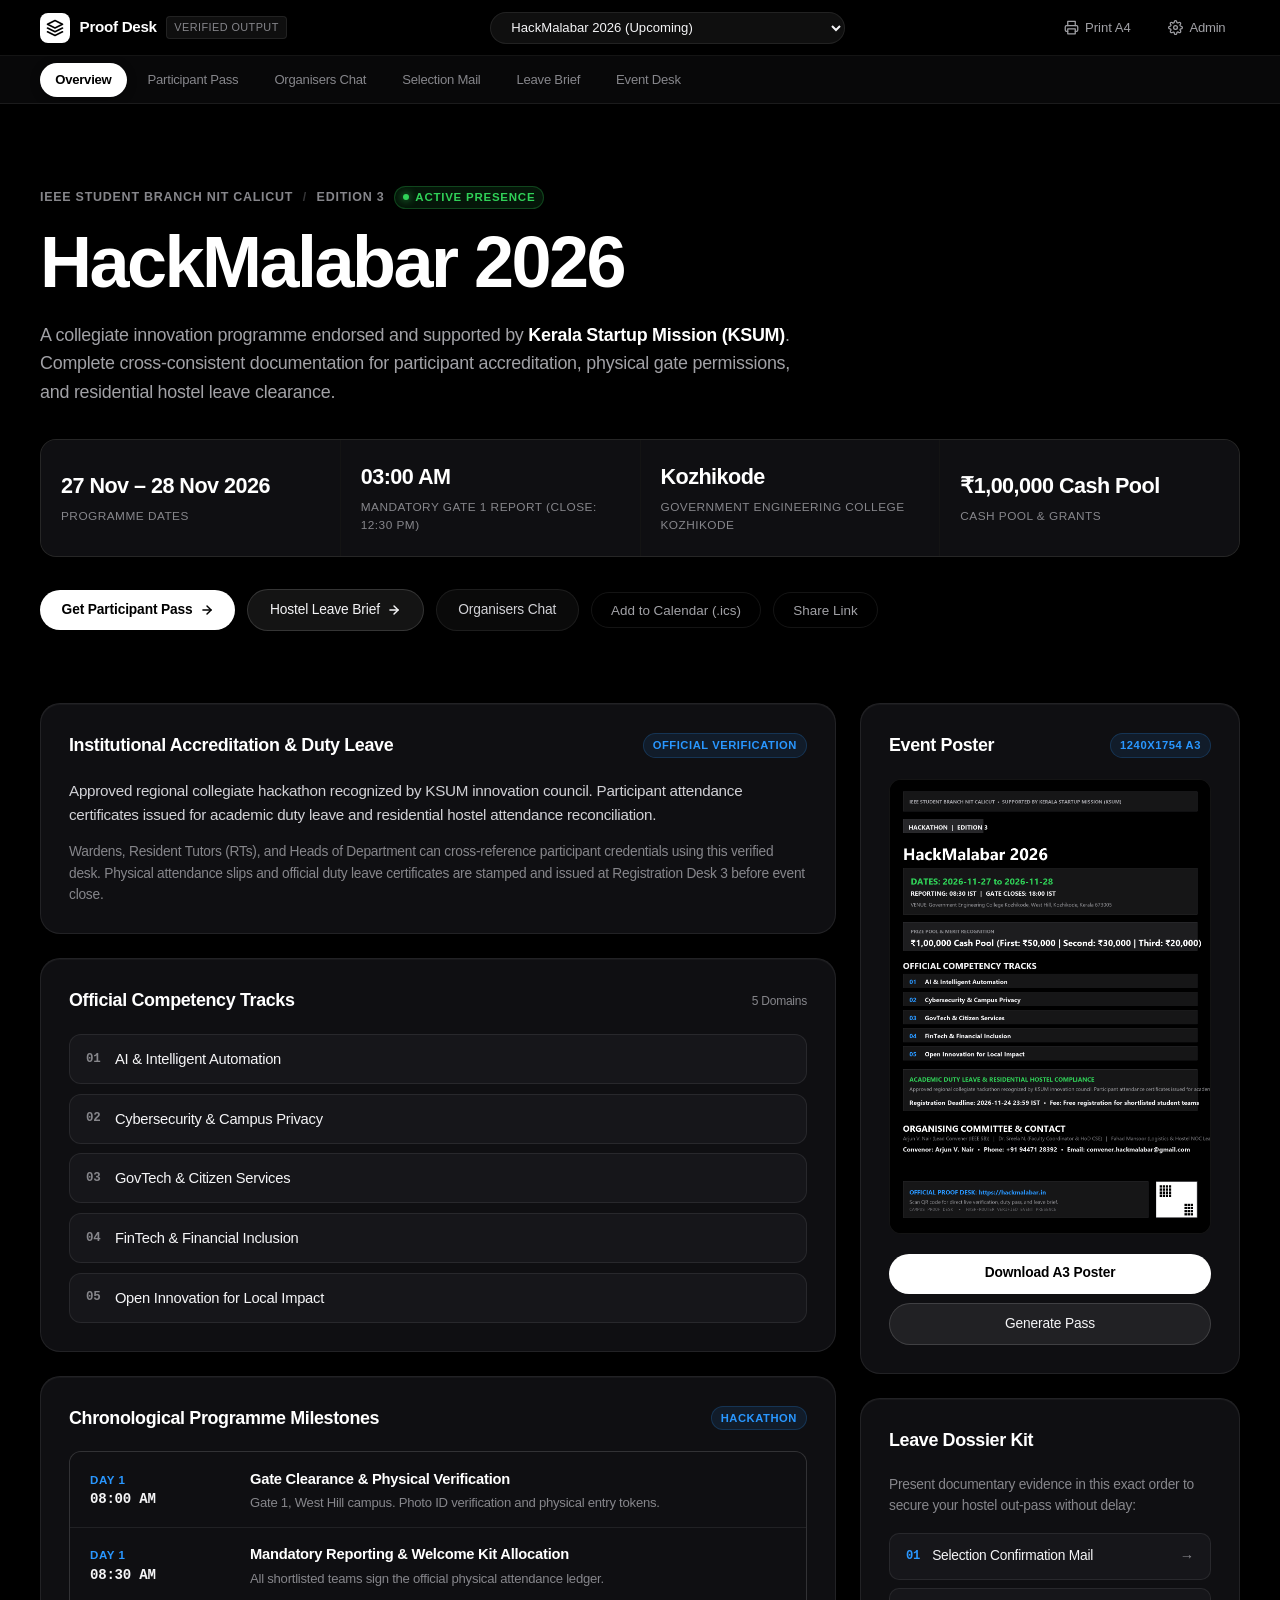
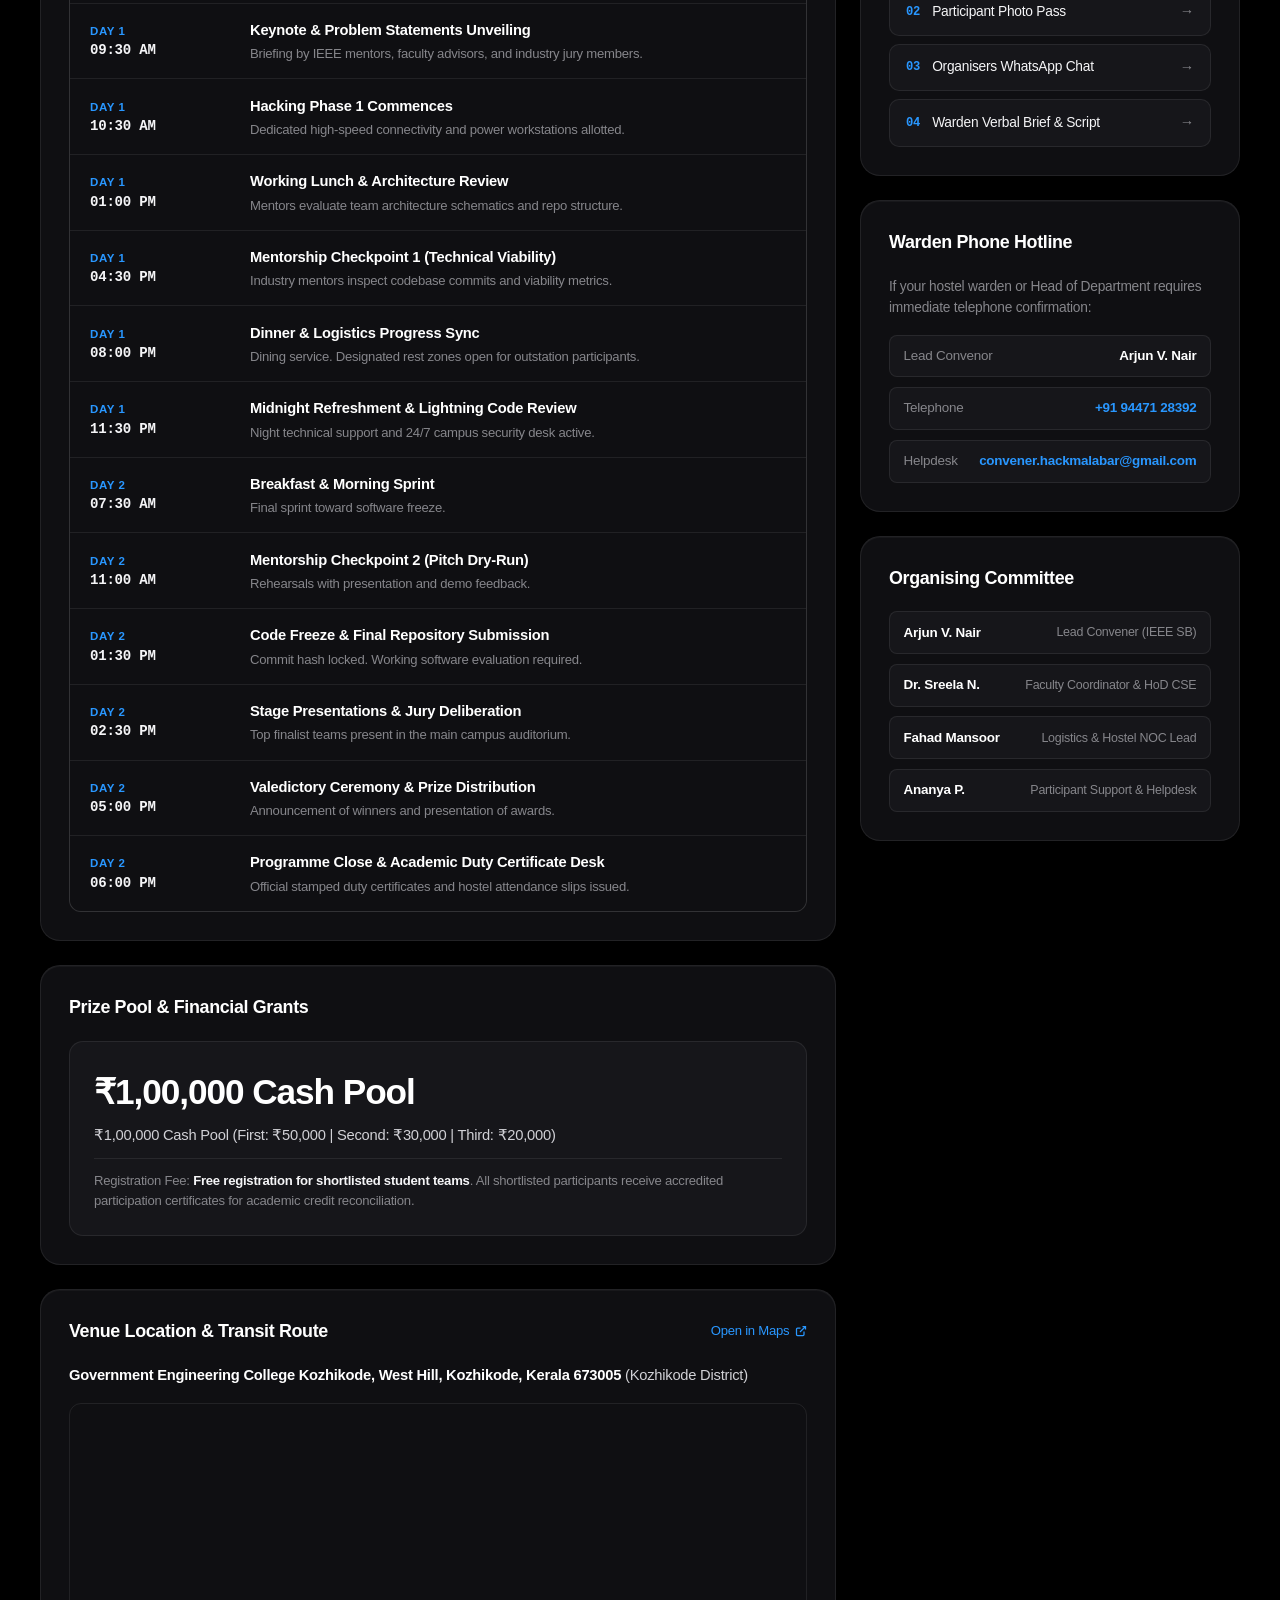
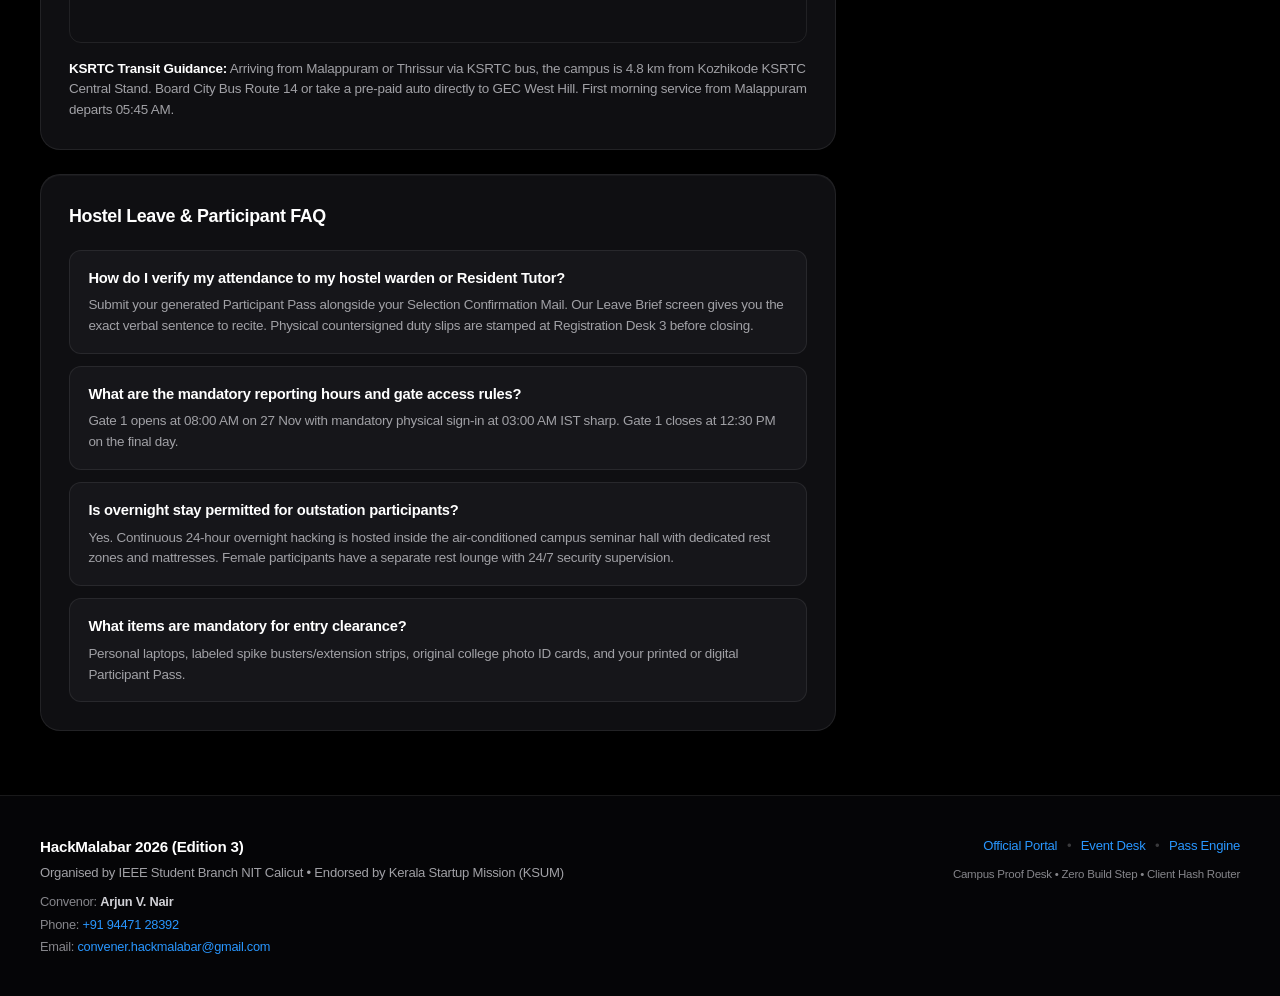
==== index.html @ 13658986 "style: overhaul to Apple iPhone & Awwwards design aesthetic, eliminate all emojis and AI slop" ====
<!DOCTYPE html>
<html lang="en">
<head>
  <meta charset="UTF-8">
  <meta name="viewport" content="width=device-width, initial-scale=1.0, maximum-scale=5.0">
  <meta name="description" content="Campus Proof Desk: a single record in, a complete publishable event presence out. Verified public page, participant pass, organisers chat, selection mail, calendar file and hostel leave brief.">
  <meta name="theme-color" content="#000000">
  <title>Campus Proof Desk — Verified Event Presence & Leave Dossier</title>
  <link rel="stylesheet" href="style.css">
  <link rel="icon" href="data:image/svg+xml,<svg xmlns=%22http://www.w3.org/2000/svg%22 viewBox=%220 0 100 100%22><rect width=%22100%22 height=%22100%22 rx=%2222%22 fill=%22%23000%22/><text x=%2250%22 y=%2265%22 fill=%22%23fff%22 font-family=%22system-ui,sans-serif%22 font-weight=%22700%22 font-size=%2250%22 text-anchor=%22middle%22>P</text></svg>">
</head>
<body>
  <!-- Apple-Style Global Frosted Header -->
  <header class="site-header" role="banner">
    <div class="header-inner">
      <div class="header-left">
        <a href="#/" class="brand-link" aria-label="Campus Proof Desk Home">
          <span class="brand-symbol">
            <svg width="18" height="18" viewBox="0 0 24 24" fill="none" stroke="currentColor" stroke-width="2.2" stroke-linecap="round" stroke-linejoin="round">
              <path d="M12 2L2 7l10 5 10-5-10-5zM2 17l10 5 10-5M2 12l10 5 10-5"/>
            </svg>
          </span>
          <span class="brand-title">Proof Desk</span>
          <span class="brand-pill">Verified Output</span>
        </a>
      </div>

      <div class="header-center">
        <!-- Event Switcher Capsule -->
        <div class="event-picker-wrap">
          <label for="event-selector" class="sr-only">Choose Event</label>
          <select id="event-selector" class="event-picker-select" aria-label="Choose Event">
            <!-- Populated dynamically -->
          </select>
        </div>
      </div>

      <div class="header-right">
        <button type="button" id="btn-global-print" class="btn-ghost" title="Print Clean A4 Dossier">
          <svg width="15" height="15" viewBox="0 0 24 24" fill="none" stroke="currentColor" stroke-width="2" stroke-linecap="round" stroke-linejoin="round">
            <polyline points="6 9 6 2 18 2 18 9"/>
            <path d="M6 18H4a2 2 0 0 1-2-2v-5a2 2 0 0 1 2-2h16a2 2 0 0 1 2 2v5a2 2 0 0 1-2 2h-2"/>
            <rect x="6" y="14" width="12" height="8"/>
          </svg>
          <span>Print A4</span>
        </button>

        <a href="#/admin" class="btn-ghost" title="Admin Event Desk">
          <svg width="15" height="15" viewBox="0 0 24 24" fill="none" stroke="currentColor" stroke-width="2" stroke-linecap="round" stroke-linejoin="round">
            <circle cx="12" cy="12" r="3"/>
            <path d="M19.4 15a1.65 1.65 0 0 0 .33 1.82l.06.06a2 2 0 0 1 0 2.83 2 2 0 0 1-2.83 0l-.06-.06a1.65 1.65 0 0 0-1.82-.33 1.65 1.65 0 0 0-1 1.51V21a2 2 0 0 1-2 2 2 2 0 0 1-2-2v-.09A1.65 1.65 0 0 0 9 19.4a1.65 1.65 0 0 0-1.82.33l-.06.06a2 2 0 0 1-2.83 0 2 2 0 0 1 0-2.83l.06-.06a1.65 1.65 0 0 0 .33-1.82 1.65 1.65 0 0 0-1.51-1H3a2 2 0 0 1-2-2 2 2 0 0 1 2-2h.09A1.65 1.65 0 0 0 4.6 9a1.65 1.65 0 0 0-.33-1.82l-.06-.06a2 2 0 0 1 0-2.83 2 2 0 0 1 2.83 0l.06.06a1.65 1.65 0 0 0 1.82.33H9a1.65 1.65 0 0 0 1-1.51V3a2 2 0 0 1 2-2 2 2 0 0 1 2 2v.09a1.65 1.65 0 0 0 1 1.51 1.65 1.65 0 0 0 1.82-.33l.06-.06a2 2 0 0 1 2.83 0 2 2 0 0 1 0 2.83l-.06.06a1.65 1.65 0 0 0-.33 1.82V9a1.65 1.65 0 0 0 1.51 1H21a2 2 0 0 1 2 2 2 2 0 0 1-2 2h-.09a1.65 1.65 0 0 0-1.51 1z"/>
          </svg>
          <span>Admin</span>
        </a>
      </div>
    </div>
  </header>

  <!-- Secondary Navigation: Apple Sub-Bar -->
  <nav class="sub-nav" role="navigation" aria-label="Screens Navigation">
    <div class="sub-nav-inner" id="nav-tabs-container">
      <a href="#/e/hackmalabar-2026" class="sub-link active" data-screen="public">Overview</a>
      <a href="#/e/hackmalabar-2026/pass" class="sub-link" data-screen="pass">Participant Pass</a>
      <a href="#/e/hackmalabar-2026/chat" class="sub-link" data-screen="chat">Organisers Chat</a>
      <a href="#/e/hackmalabar-2026/mail" class="sub-link" data-screen="mail">Selection Mail</a>
      <a href="#/e/hackmalabar-2026/brief" class="sub-link" data-screen="brief">Leave Brief</a>
      <a href="#/admin" class="sub-link" data-screen="admin">Event Desk</a>
    </div>
  </nav>

  <!-- Main Mount Point -->
  <main id="app-wrapper" role="main">
    <div id="content-mount" class="page-container" aria-live="polite">
      <!-- Populated dynamically by app.js -->
    </div>
  </main>

  <!-- Footer -->
  <footer class="site-footer" role="contentinfo">
    <div class="footer-inner" id="footer-mount">
      <!-- Populated dynamically by app.js -->
    </div>
  </footer>

  <script src="app.js"></script>
</body>
</html>
---- style.css ----
/* ==========================================================================
   Campus Proof Desk — Apple & Awwwards Production Design
   Obsidian Black • SF Pro Typography • Precision Glass • Zero Slop
   ========================================================================== */

:root {
  /* Apple Pro Typography System */
  --font-sans: -apple-system, BlinkMacSystemFont, "SF Pro Display", "SF Pro Text", "Helvetica Neue", Helvetica, Arial, sans-serif;
  --font-mono: "SF Mono", ui-monospace, Menlo, Monaco, Consolas, "Liberation Mono", "Courier New", monospace;

  /* Apple Pro Color Palette */
  --apple-black: #000000;
  --apple-dark: #08080a;
  --apple-card: #0f0f12;
  --apple-card-elevated: #16161a;
  --apple-card-hover: #1c1c22;
  --apple-border: rgba(255, 255, 255, 0.08);
  --apple-border-light: rgba(255, 255, 255, 0.14);
  --apple-border-highlight: rgba(255, 255, 255, 0.22);
  
  --apple-white: #f5f5f7;
  --apple-gray-100: #e5e5ea;
  --apple-gray-200: #d1d1d6;
  --apple-gray-400: #a1a1a6;
  --apple-gray-500: #86868b;
  --apple-gray-700: #3a3a3c;
  --apple-gray-900: #1c1c1e;

  /* Apple Brand Accents */
  --apple-blue: #2997ff;
  --apple-blue-deep: #0071e3;
  --apple-green: #30d158;
  --apple-orange: #f56300;
  --apple-glow: rgba(41, 151, 255, 0.15);

  /* WhatsApp Theme Tokens */
  --wa-bg: #0b141a;
  --wa-header: #1f2c34;
  --wa-bubble-in: #1f2c34;
  --wa-bubble-out: #005c4b;
  --wa-bubble-text: #e9edef;
  --wa-time: #8696a0;
  --wa-tick: #53bdeb;
  --wa-banner: #182229;
  --wa-banner-text: #ffd279;
}

/* Base Reset */
*, *::before, *::after {
  box-sizing: border-box;
  margin: 0;
  padding: 0;
}

html {
  font-size: 16px;
  line-height: 1.5;
  font-family: var(--font-sans);
  background-color: var(--apple-black);
  color: var(--apple-white);
  -webkit-font-smoothing: antialiased;
  -moz-osx-font-smoothing: grayscale;
  scroll-behavior: smooth;
  letter-spacing: -0.015em;
}

body {
  min-height: 100vh;
  display: flex;
  flex-direction: column;
  overflow-x: hidden;
  background-color: var(--apple-black);
  color: var(--apple-white);
}

:focus-visible {
  outline: 2px solid var(--apple-blue);
  outline-offset: 3px;
}

a {
  color: var(--apple-blue);
  text-decoration: none;
  transition: opacity 0.15s ease, color 0.15s ease;
}
a:hover {
  text-decoration: none;
  opacity: 0.85;
}

img {
  max-width: 100%;
  height: auto;
  display: block;
}

button, input, select, textarea {
  font-family: inherit;
  font-size: 1rem;
}

button {
  cursor: pointer;
  border: none;
  background: none;
}

.sr-only {
  position: absolute;
  width: 1px;
  height: 1px;
  padding: 0;
  margin: -1px;
  overflow: hidden;
  clip: rect(0, 0, 0, 0);
  white-space: nowrap;
  border: 0;
}

/* ==========================================================================
   Header: Apple Precision Glass Bar
   ========================================================================== */
.site-header {
  position: sticky;
  top: 0;
  z-index: 1000;
  background: rgba(0, 0, 0, 0.75);
  backdrop-filter: blur(25px) saturate(180%);
  -webkit-backdrop-filter: blur(25px) saturate(180%);
  border-bottom: 1px solid var(--apple-border);
}

.header-inner {
  max-width: 1240px;
  margin: 0 auto;
  padding: 0.65rem 1.25rem;
  display: flex;
  align-items: center;
  justify-content: space-between;
  gap: 1rem;
}

.header-left {
  display: flex;
  align-items: center;
  gap: 0.75rem;
}

.brand-link {
  display: inline-flex;
  align-items: center;
  gap: 0.6rem;
  color: var(--apple-white);
}
.brand-link:hover {
  opacity: 1;
}

.brand-symbol {
  width: 30px;
  height: 30px;
  border-radius: 8px;
  background: #ffffff;
  color: #000000;
  display: flex;
  align-items: center;
  justify-content: center;
  box-shadow: 0 1px 3px rgba(0, 0, 0, 0.3);
}

.brand-title {
  font-size: 0.95rem;
  font-weight: 600;
  letter-spacing: -0.02em;
  color: #ffffff;
}

.brand-pill {
  font-size: 0.68rem;
  font-weight: 500;
  letter-spacing: 0.04em;
  text-transform: uppercase;
  color: var(--apple-gray-500);
  background: rgba(255, 255, 255, 0.06);
  padding: 2px 7px;
  border-radius: 4px;
  border: 1px solid var(--apple-border);
}

.header-center {
  display: flex;
  align-items: center;
}

.event-picker-select {
  background: rgba(255, 255, 255, 0.06);
  color: var(--apple-white);
  border: 1px solid var(--apple-border);
  border-radius: 980px;
  padding: 0.4rem 1rem;
  font-size: 0.82rem;
  font-weight: 500;
  cursor: pointer;
  outline: none;
  transition: all 0.2s ease;
}
.event-picker-select:hover {
  background: rgba(255, 255, 255, 0.1);
  border-color: var(--apple-border-light);
}
.event-picker-select option {
  background: #1c1c1e;
  color: #ffffff;
}

.header-right {
  display: flex;
  align-items: center;
  gap: 0.5rem;
}

.btn-ghost {
  display: inline-flex;
  align-items: center;
  gap: 0.4rem;
  padding: 0.4rem 0.85rem;
  color: var(--apple-gray-400);
  border-radius: 980px;
  font-size: 0.82rem;
  font-weight: 500;
  border: 1px solid transparent;
  transition: all 0.18s ease;
}
.btn-ghost:hover {
  color: #ffffff;
  background: rgba(255, 255, 255, 0.06);
  border-color: var(--apple-border);
}

/* ==========================================================================
   Sub-Navigation: Apple Minimalist Capsule Tabs
   ========================================================================== */
.sub-nav {
  position: sticky;
  top: 51px;
  z-index: 990;
  background: rgba(10, 10, 12, 0.8);
  backdrop-filter: blur(20px);
  -webkit-backdrop-filter: blur(20px);
  border-bottom: 1px solid var(--apple-border);
  overflow-x: auto;
  -webkit-overflow-scrolling: touch;
  scrollbar-width: none;
}
.sub-nav::-webkit-scrollbar {
  display: none;
}

.sub-nav-inner {
  max-width: 1240px;
  margin: 0 auto;
  display: flex;
  gap: 0.35rem;
  padding: 0.4rem 1.25rem;
  white-space: nowrap;
}

.sub-link {
  display: inline-flex;
  align-items: center;
  padding: 0.45rem 0.95rem;
  color: var(--apple-gray-500);
  font-size: 0.82rem;
  font-weight: 500;
  border-radius: 980px;
  transition: all 0.2s cubic-bezier(0.16, 1, 0.3, 1);
  flex-shrink: 0;
}
.sub-link:hover {
  color: #ffffff;
  background: rgba(255, 255, 255, 0.05);
}
.sub-link.active {
  color: #000000;
  background: #ffffff;
  font-weight: 600;
  box-shadow: 0 2px 10px rgba(0, 0, 0, 0.35);
}

/* Main Container */
#app-wrapper {
  flex: 1;
  display: flex;
  flex-direction: column;
}

.page-container {
  max-width: 1240px;
  width: 100%;
  margin: 0 auto;
  padding: 2.5rem 1.25rem 4rem;
  flex: 1;
}

/* ==========================================================================
   Buttons (Apple Pro System)
   ========================================================================== */
.btn-apple-primary {
  display: inline-flex;
  align-items: center;
  gap: 0.45rem;
  padding: 0.6rem 1.35rem;
  border-radius: 980px;
  background: #ffffff;
  color: #000000;
  font-size: 0.86rem;
  font-weight: 600;
  letter-spacing: -0.01em;
  transition: transform 0.18s cubic-bezier(0.16, 1, 0.3, 1), opacity 0.18s ease;
  white-space: nowrap;
}
.btn-apple-primary:hover {
  background: #f0f0f2;
  transform: scale(1.02);
  color: #000000;
  opacity: 1;
}

.btn-apple-secondary {
  display: inline-flex;
  align-items: center;
  gap: 0.45rem;
  padding: 0.6rem 1.35rem;
  border-radius: 980px;
  background: rgba(255, 255, 255, 0.08);
  color: var(--apple-white);
  border: 1px solid var(--apple-border-light);
  font-size: 0.86rem;
  font-weight: 500;
  letter-spacing: -0.01em;
  transition: all 0.18s ease;
  white-space: nowrap;
}
.btn-apple-secondary:hover {
  background: rgba(255, 255, 255, 0.14);
  color: #ffffff;
  border-color: var(--apple-border-highlight);
}

.btn-apple-tertiary {
  display: inline-flex;
  align-items: center;
  gap: 0.45rem;
  padding: 0.6rem 1.35rem;
  border-radius: 980px;
  background: rgba(255, 255, 255, 0.04);
  color: var(--apple-gray-200);
  border: 1px solid var(--apple-border);
  font-size: 0.86rem;
  font-weight: 500;
  letter-spacing: -0.01em;
  transition: all 0.18s ease;
  white-space: nowrap;
}
.btn-apple-tertiary:hover {
  background: rgba(255, 255, 255, 0.08);
  color: #ffffff;
}

.btn-apple-ghost {
  display: inline-flex;
  align-items: center;
  gap: 0.45rem;
  padding: 0.6rem 1.2rem;
  border-radius: 980px;
  background: transparent;
  color: var(--apple-gray-400);
  border: 1px solid var(--apple-border);
  font-size: 0.84rem;
  font-weight: 500;
  transition: all 0.18s ease;
  white-space: nowrap;
}
.btn-apple-ghost:hover {
  color: #ffffff;
  background: rgba(255, 255, 255, 0.06);
  border-color: var(--apple-border-light);
}

/* ==========================================================================
   Screen 1: Public Event Page (Apple Hero + Bento Grid)
   ========================================================================== */
.hero-section {
  padding: 2.5rem 0 2rem;
  margin-bottom: 2.5rem;
}

.hero-eyebrow {
  display: inline-flex;
  align-items: center;
  gap: 0.6rem;
  font-size: 0.78rem;
  font-weight: 600;
  letter-spacing: 0.06em;
  text-transform: uppercase;
  color: var(--apple-gray-500);
  margin-bottom: 1rem;
}

.eyebrow-sep {
  opacity: 0.4;
}

.status-indicator {
  display: inline-flex;
  align-items: center;
  gap: 0.4rem;
  padding: 2px 8px;
  background: rgba(48, 209, 88, 0.1);
  color: var(--apple-green);
  border-radius: 980px;
  border: 1px solid rgba(48, 209, 88, 0.25);
  font-size: 0.72rem;
  font-weight: 600;
}

.status-dot {
  width: 6px;
  height: 6px;
  border-radius: 50%;
  background: var(--apple-green);
  box-shadow: 0 0 8px var(--apple-green);
}

.hero-headline {
  font-size: clamp(2.6rem, 6vw, 4.5rem);
  font-weight: 700;
  letter-spacing: -0.035em;
  line-height: 1.05;
  color: #ffffff;
  margin-bottom: 1.25rem;
}

.hero-subhead {
  font-size: 1.12rem;
  line-height: 1.6;
  color: var(--apple-gray-400);
  max-width: 780px;
  margin-bottom: 2rem;
  font-weight: 400;
}
.hero-subhead strong {
  color: #ffffff;
  font-weight: 600;
}

/* Key Metrics Bento Strip */
.metrics-grid {
  display: grid;
  grid-template-columns: repeat(4, 1fr);
  gap: 1px;
  background: var(--apple-border);
  border: 1px solid var(--apple-border);
  border-radius: 16px;
  overflow: hidden;
  margin-bottom: 2rem;
}

.metric-cell {
  background: var(--apple-card);
  padding: 1.35rem 1.25rem;
  display: flex;
  flex-direction: column;
  justify-content: center;
  transition: background 0.2s ease;
}
.metric-cell:hover {
  background: var(--apple-card-elevated);
}

.metric-value {
  font-size: 1.35rem;
  font-weight: 700;
  letter-spacing: -0.025em;
  color: #ffffff;
  margin-bottom: 0.35rem;
}

.metric-label {
  font-size: 0.74rem;
  letter-spacing: 0.04em;
  text-transform: uppercase;
  color: var(--apple-gray-500);
  font-weight: 500;
}

.hero-cta-bar {
  display: flex;
  align-items: center;
  flex-wrap: wrap;
  gap: 0.75rem;
}

/* Bento Layout */
.bento-layout {
  display: grid;
  grid-template-columns: 1fr 380px;
  gap: 1.5rem;
  align-items: start;
}

.bento-primary-col,
.bento-secondary-col {
  display: flex;
  flex-direction: column;
  gap: 1.5rem;
}

.bento-card {
  background: var(--apple-card);
  border: 1px solid var(--apple-border);
  border-radius: 20px;
  padding: 1.75rem;
  box-shadow: inset 0 1px 0 rgba(255, 255, 255, 0.04);
  transition: border-color 0.2s ease, background 0.2s ease;
}
.bento-card:hover {
  border-color: var(--apple-border-light);
}

.bento-card.highlight-border {
  border-color: rgba(41, 151, 255, 0.35);
  box-shadow: 0 0 30px rgba(41, 151, 255, 0.08), inset 0 1px 0 rgba(255, 255, 255, 0.08);
}

.card-header-row {
  display: flex;
  align-items: center;
  justify-content: space-between;
  gap: 0.75rem;
  margin-bottom: 1.25rem;
}

.card-title {
  font-size: 1.12rem;
  font-weight: 600;
  letter-spacing: -0.02em;
  color: #ffffff;
}

.card-pill {
  font-size: 0.7rem;
  font-weight: 600;
  letter-spacing: 0.05em;
  text-transform: uppercase;
  color: var(--apple-blue);
  background: rgba(41, 151, 255, 0.1);
  padding: 3px 9px;
  border-radius: 980px;
  border: 1px solid rgba(41, 151, 255, 0.2);
}

.card-count {
  font-size: 0.75rem;
  color: var(--apple-gray-500);
  font-weight: 500;
}

.card-text {
  font-size: 0.95rem;
  line-height: 1.6;
  color: var(--apple-gray-200);
  margin-bottom: 0.85rem;
}

.card-subtext {
  font-size: 0.86rem;
  line-height: 1.55;
  color: var(--apple-gray-500);
}

.card-action-link {
  display: inline-flex;
  align-items: center;
  gap: 0.35rem;
  font-size: 0.82rem;
  font-weight: 500;
  color: var(--apple-blue);
}

/* Tracks List */
.tracks-list {
  display: flex;
  flex-direction: column;
  gap: 0.6rem;
}

.track-row {
  display: flex;
  align-items: center;
  gap: 0.9rem;
  padding: 0.75rem 1rem;
  background: var(--apple-card-elevated);
  border: 1px solid var(--apple-border);
  border-radius: 12px;
  transition: background 0.18s ease;
}
.track-row:hover {
  background: var(--apple-card-hover);
}

.track-index {
  font-size: 0.78rem;
  font-family: var(--font-mono);
  font-weight: 600;
  color: var(--apple-gray-500);
}

.track-name {
  font-size: 0.92rem;
  font-weight: 500;
  color: var(--apple-white);
}

/* Chronological Timeline */
.timeline-container {
  display: flex;
  flex-direction: column;
  gap: 1px;
  background: var(--apple-border);
  border: 1px solid var(--apple-border);
  border-radius: 12px;
  overflow: hidden;
}

.timeline-row {
  display: grid;
  grid-template-columns: 140px 1fr;
  gap: 1.25rem;
  padding: 0.95rem 1.25rem;
  background: var(--apple-card);
  align-items: baseline;
}
.timeline-row:hover {
  background: var(--apple-card-elevated);
}

.timeline-time-col {
  display: flex;
  flex-direction: column;
}

.timeline-day {
  font-size: 0.72rem;
  text-transform: uppercase;
  letter-spacing: 0.05em;
  color: var(--apple-blue);
  font-weight: 600;
}

.timeline-time {
  font-size: 0.88rem;
  font-weight: 600;
  color: var(--apple-white);
  font-family: var(--font-mono);
}

.timeline-content-col {
  display: flex;
  flex-direction: column;
  gap: 0.2rem;
}

.timeline-label {
  font-size: 0.92rem;
  font-weight: 600;
  color: #ffffff;
}

.timeline-note {
  font-size: 0.82rem;
  color: var(--apple-gray-500);
  line-height: 1.45;
}

/* Prize Box */
.prize-highlight-box {
  background: var(--apple-card-elevated);
  border: 1px solid var(--apple-border);
  border-radius: 14px;
  padding: 1.5rem;
}

.prize-big-number {
  font-size: 2.2rem;
  font-weight: 700;
  letter-spacing: -0.03em;
  color: #ffffff;
  margin-bottom: 0.35rem;
}

.prize-details-text {
  font-size: 0.92rem;
  color: var(--apple-gray-200);
  margin-bottom: 0.75rem;
}

.fee-text {
  font-size: 0.82rem;
  color: var(--apple-gray-500);
  line-height: 1.5;
  border-top: 1px solid var(--apple-border);
  padding-top: 0.75rem;
}
.fee-text strong {
  color: var(--apple-white);
}

/* Venue & Map */
.venue-address-bar {
  font-size: 0.92rem;
  color: var(--apple-gray-200);
  margin-bottom: 1rem;
}
.venue-address-bar strong {
  color: #ffffff;
}

.map-frame {
  width: 100%;
  height: 240px;
  border-radius: 12px;
  overflow: hidden;
  border: 1px solid var(--apple-border);
  margin-bottom: 1rem;
}
.map-frame iframe {
  width: 100%;
  height: 100%;
  border: none;
  filter: grayscale(100%) invert(90%) contrast(85%);
}

.transit-note {
  font-size: 0.84rem;
  line-height: 1.55;
  color: var(--apple-gray-400);
}
.transit-note strong {
  color: #ffffff;
}

/* FAQ */
.faq-group {
  display: flex;
  flex-direction: column;
  gap: 0.75rem;
}

.faq-row {
  padding: 1rem 1.15rem;
  background: var(--apple-card-elevated);
  border: 1px solid var(--apple-border);
  border-radius: 12px;
}

.faq-question {
  font-size: 0.92rem;
  font-weight: 600;
  color: #ffffff;
  margin-bottom: 0.4rem;
}

.faq-answer {
  font-size: 0.84rem;
  color: var(--apple-gray-400);
  line-height: 1.55;
}

/* Right Rail Components */
.poster-display-img {
  width: 100%;
  border-radius: 12px;
  border: 1px solid var(--apple-border);
  margin-bottom: 1.25rem;
  background: #000000;
}

.poster-download-group {
  display: flex;
  flex-direction: column;
  gap: 0.6rem;
}

.dossier-steps-list {
  display: flex;
  flex-direction: column;
  gap: 0.5rem;
}

.dossier-step-link {
  display: flex;
  align-items: center;
  gap: 0.75rem;
  padding: 0.75rem 1rem;
  background: var(--apple-card-elevated);
  border: 1px solid var(--apple-border);
  border-radius: 10px;
  color: var(--apple-white);
  transition: all 0.18s ease;
}
.dossier-step-link:hover {
  background: var(--apple-card-hover);
  border-color: var(--apple-border-light);
  opacity: 1;
}

.step-num {
  font-family: var(--font-mono);
  font-size: 0.76rem;
  font-weight: 600;
  color: var(--apple-blue);
}

.step-label {
  font-size: 0.86rem;
  font-weight: 500;
  flex: 1;
}

.step-arrow {
  color: var(--apple-gray-500);
  font-size: 0.9rem;
}

/* Hotline Box */
.hotline-box {
  display: flex;
  flex-direction: column;
  gap: 0.6rem;
  margin-top: 1rem;
}

.hotline-row {
  display: flex;
  justify-content: space-between;
  align-items: center;
  padding: 0.65rem 0.85rem;
  background: var(--apple-card-elevated);
  border: 1px solid var(--apple-border);
  border-radius: 8px;
  font-size: 0.84rem;
}

.hotline-label {
  color: var(--apple-gray-500);
}

.hotline-val {
  color: #ffffff;
  font-weight: 600;
}

.hotline-link {
  color: var(--apple-blue);
}

/* Committee List */
.committee-list {
  display: flex;
  flex-direction: column;
  gap: 0.6rem;
}

.committee-row {
  display: flex;
  justify-content: space-between;
  align-items: center;
  padding: 0.65rem 0.85rem;
  background: var(--apple-card-elevated);
  border: 1px solid var(--apple-border);
  border-radius: 8px;
  font-size: 0.84rem;
}

.committee-name {
  font-weight: 600;
  color: #ffffff;
}

.committee-role {
  color: var(--apple-gray-500);
  font-size: 0.78rem;
}

/* ==========================================================================
   Screen 2: Participant Pass Generator (Apple Wallet Aesthetic)
   ========================================================================== */
.section-hero {
  margin-bottom: 2rem;
}

.page-title {
  font-size: clamp(2rem, 4vw, 2.75rem);
  font-weight: 700;
  letter-spacing: -0.03em;
  color: #ffffff;
  margin-bottom: 0.6rem;
}

.page-subhead {
  font-size: 1rem;
  line-height: 1.55;
  color: var(--apple-gray-400);
  max-width: 680px;
}

.hero-actions-row {
  display: flex;
  justify-content: space-between;
  align-items: flex-start;
  gap: 1.5rem;
  flex-wrap: wrap;
}

.action-buttons-wrap {
  display: flex;
  align-items: center;
  gap: 0.6rem;
  flex-wrap: wrap;
}

.pass-layout {
  display: grid;
  grid-template-columns: 420px 1fr;
  gap: 2rem;
  align-items: start;
}

.pass-preview-column {
  display: flex;
  flex-direction: column;
  align-items: center;
}

/* Apple Wallet Pass Card */
.apple-pass {
  width: 100%;
  max-width: 400px;
  background: #0d0d10;
  border: 1px solid rgba(255, 255, 255, 0.16);
  border-radius: 24px;
  overflow: hidden;
  box-shadow: 0 20px 40px rgba(0, 0, 0, 0.6), inset 0 1px 0 rgba(255, 255, 255, 0.1);
  position: relative;
}

.pass-lanyard-slot {
  width: 80px;
  height: 8px;
  background: #000000;
  border: 1px solid rgba(255, 255, 255, 0.2);
  border-radius: 4px;
  margin: 12px auto 6px;
}

.pass-header-strip {
  padding: 1.25rem 1.5rem 1rem;
  background: #141418;
  border-bottom: 1px solid var(--apple-border);
}

.pass-type-chip {
  display: inline-block;
  padding: 3px 8px;
  background: rgba(255, 255, 255, 0.1);
  border-radius: 4px;
  font-size: 0.68rem;
  font-weight: 600;
  letter-spacing: 0.06em;
  text-transform: uppercase;
  color: #ffffff;
  margin-bottom: 0.6rem;
}

.pass-title {
  font-size: 1.25rem;
  font-weight: 700;
  letter-spacing: -0.02em;
  color: #ffffff;
}

.pass-edition {
  font-size: 0.8rem;
  color: var(--apple-gray-500);
  margin-top: 0.15rem;
}

.pass-body-section {
  padding: 1.5rem;
}

.pass-user-strip {
  display: flex;
  align-items: center;
  gap: 1rem;
  padding: 1rem;
  background: #19191e;
  border: 1px solid var(--apple-border);
  border-radius: 14px;
  margin-bottom: 1.25rem;
}

.pass-user-avatar {
  width: 48px;
  height: 48px;
  border-radius: 50%;
  background: #2a2a30;
  color: #ffffff;
  display: flex;
  align-items: center;
  justify-content: center;
  font-weight: 700;
  font-size: 1.1rem;
  flex-shrink: 0;
}

.pass-user-name {
  font-size: 1.05rem;
  font-weight: 700;
  color: #ffffff;
}

.pass-user-college {
  font-size: 0.8rem;
  color: var(--apple-gray-400);
}

.pass-user-id {
  font-size: 0.72rem;
  font-family: var(--font-mono);
  color: var(--apple-blue);
  margin-top: 0.2rem;
}

.pass-grid-fields {
  display: grid;
  grid-template-columns: 1fr 1fr;
  gap: 0.85rem;
  margin-bottom: 1.25rem;
}

.pass-field {
  display: flex;
  flex-direction: column;
}

.field-title {
  font-size: 0.68rem;
  text-transform: uppercase;
  letter-spacing: 0.05em;
  color: var(--apple-gray-500);
  font-weight: 500;
}

.field-value {
  font-size: 0.86rem;
  font-weight: 600;
  color: #ffffff;
  margin-top: 0.15rem;
}

.pass-qr-row {
  display: flex;
  align-items: center;
  gap: 1rem;
  padding: 1rem;
  background: #141418;
  border: 1px solid var(--apple-border);
  border-radius: 12px;
  margin-bottom: 1rem;
}

.pass-qr-image {
  width: 70px;
  height: 70px;
  background: #ffffff;
  padding: 4px;
  border-radius: 6px;
  flex-shrink: 0;
}

.pass-qr-info {
  display: flex;
  flex-direction: column;
  gap: 0.2rem;
}
.pass-qr-info strong {
  font-size: 0.8rem;
  color: #ffffff;
}
.pass-qr-info span {
  font-size: 0.72rem;
  color: var(--apple-gray-500);
  line-height: 1.35;
}

.pass-legal-banner {
  font-size: 0.68rem;
  font-weight: 600;
  text-transform: uppercase;
  letter-spacing: 0.04em;
  text-align: center;
  padding: 0.45rem;
  background: #1c1c22;
  border-radius: 6px;
  color: var(--apple-gray-400);
  margin-bottom: 1rem;
}

.pass-sign-row {
  display: flex;
  justify-content: space-between;
  font-size: 0.72rem;
  color: var(--apple-gray-500);
  border-top: 1px solid var(--apple-border);
  padding-top: 0.75rem;
}
.sign-label {
  color: var(--apple-gray-500);
}
.sign-val {
  color: var(--apple-white);
}

/* Forms & Inputs */
.pass-form-fields {
  display: flex;
  flex-direction: column;
  gap: 1rem;
}

.input-block {
  display: flex;
  flex-direction: column;
  gap: 0.4rem;
}
.input-block label {
  font-size: 0.82rem;
  font-weight: 500;
  color: var(--apple-gray-400);
}

.apple-input,
.apple-textarea {
  width: 100%;
  padding: 0.65rem 0.95rem;
  background: var(--apple-card-elevated);
  border: 1px solid var(--apple-border);
  border-radius: 10px;
  color: #ffffff;
  font-size: 0.9rem;
  transition: all 0.18s ease;
  outline: none;
}
.apple-input:focus,
.apple-textarea:focus {
  border-color: var(--apple-blue);
  box-shadow: 0 0 0 3px rgba(41, 151, 255, 0.2);
}

.apple-textarea {
  resize: vertical;
  line-height: 1.5;
  font-family: inherit;
}

.pass-button-stack {
  display: flex;
  flex-direction: column;
  gap: 0.65rem;
  margin-top: 0.75rem;
}

/* ==========================================================================
   Screen 3: WhatsApp-Faithful Dark UI
   ========================================================================== */
.wa-chat-container {
  max-width: 820px;
  margin: 0 auto;
  background: var(--wa-bg);
  border: 1px solid var(--apple-border);
  border-radius: 18px;
  overflow: hidden;
  box-shadow: 0 20px 40px rgba(0, 0, 0, 0.5);
}

.wa-header-bar {
  background: var(--wa-header);
  padding: 0.75rem 1.25rem;
  display: flex;
  align-items: center;
  justify-content: space-between;
  border-bottom: 1px solid rgba(255, 255, 255, 0.06);
}

.wa-header-profile {
  display: flex;
  align-items: center;
  gap: 0.85rem;
}

.wa-group-avatar {
  width: 42px;
  height: 42px;
  border-radius: 50%;
  background: #00a884;
  color: #ffffff;
  display: flex;
  align-items: center;
  justify-content: center;
  font-weight: 700;
  font-size: 0.95rem;
}

.wa-group-title {
  font-size: 0.95rem;
  font-weight: 600;
  color: #e9edef;
}

.wa-group-subs {
  font-size: 0.74rem;
  color: #8696a0;
  white-space: nowrap;
  overflow: hidden;
  text-overflow: ellipsis;
  max-width: 400px;
}

.wa-header-actions {
  display: flex;
  align-items: center;
  gap: 1.15rem;
  color: #aebac1;
}

.wa-messages-area {
  padding: 1.25rem;
  height: 520px;
  overflow-y: auto;
  display: flex;
  flex-direction: column;
  gap: 0.65rem;
  background-color: var(--wa-bg);
}

.wa-enc-banner {
  background: var(--wa-banner);
  color: var(--wa-banner-text);
  padding: 0.6rem 1rem;
  border-radius: 8px;
  font-size: 0.72rem;
  text-align: center;
  margin: 0 auto 0.75rem;
  max-width: 520px;
  line-height: 1.4;
  box-shadow: 0 1px 3px rgba(0, 0, 0, 0.2);
}

.wa-date-divider {
  display: flex;
  justify-content: center;
  margin: 0.5rem 0;
}

.wa-date-pill {
  background: #182229;
  color: #8696a0;
  font-size: 0.68rem;
  font-weight: 600;
  padding: 4px 10px;
  border-radius: 6px;
  box-shadow: 0 1px 2px rgba(0, 0, 0, 0.3);
}

.wa-msg {
  max-width: 78%;
  padding: 0.5rem 0.75rem 0.4rem;
  border-radius: 8px;
  position: relative;
  font-size: 0.88rem;
  line-height: 1.4;
}

.wa-msg.incoming {
  align-self: flex-start;
  background: var(--wa-bubble-in);
  color: var(--wa-bubble-text);
  border-top-left-radius: 0;
}

.wa-msg.outgoing {
  align-self: flex-end;
  background: var(--wa-bubble-out);
  color: var(--wa-bubble-text);
  border-top-right-radius: 0;
}

.wa-sender-name {
  display: block;
  font-size: 0.76rem;
  font-weight: 600;
  margin-bottom: 2px;
}
.wa-sender-arjun { color: #53bdeb; }
.wa-sender-fahad { color: #ffd279; }
.wa-sender-ananya { color: #25d366; }
.wa-sender-student { color: #e58dff; }

.wa-msg-text {
  word-break: break-word;
}

.wa-msg-meta {
  display: flex;
  align-items: center;
  justify-content: flex-end;
  gap: 0.25rem;
  font-size: 0.68rem;
  color: var(--wa-time);
  margin-top: 2px;
}

.wa-tick {
  color: var(--wa-tick);
  font-weight: 700;
}

.wa-input-strip {
  background: var(--wa-header);
  padding: 0.65rem 1rem;
  display: flex;
  align-items: center;
  gap: 0.75rem;
  border-top: 1px solid rgba(255, 255, 255, 0.06);
}

#wa-quick-input {
  flex: 1;
  background: #2a3942;
  border: none;
  border-radius: 8px;
  padding: 0.55rem 0.95rem;
  color: #d1d7db;
  font-size: 0.85rem;
  outline: none;
}

.wa-send-btn {
  color: #00a884;
  padding: 0.25rem;
  display: flex;
  align-items: center;
  justify-content: center;
}

/* ==========================================================================
   Screen 4: Selection Mail
   ========================================================================== */
.mail-envelope {
  max-width: 860px;
  margin: 0 auto;
  background: var(--apple-card);
  border: 1px solid var(--apple-border);
  border-radius: 18px;
  overflow: hidden;
  box-shadow: 0 20px 40px rgba(0, 0, 0, 0.5);
}

.mail-toolbar {
  background: var(--apple-card-elevated);
  padding: 0.65rem 1.25rem;
  display: flex;
  align-items: center;
  justify-content: space-between;
  border-bottom: 1px solid var(--apple-border);
}

.mail-toolbar-left {
  display: flex;
  gap: 0.75rem;
  color: var(--apple-gray-400);
}

.mail-tool-icon {
  cursor: pointer;
  display: flex;
  align-items: center;
}
.mail-tool-icon:hover {
  color: #ffffff;
}

.mail-counter {
  font-size: 0.74rem;
  color: var(--apple-gray-500);
  font-weight: 500;
}

.mail-subject-area {
  padding: 1.5rem 1.5rem 1rem;
  border-bottom: 1px solid var(--apple-border);
}

.mail-subject {
  font-size: 1.25rem;
  font-weight: 700;
  letter-spacing: -0.02em;
  color: #ffffff;
  margin-bottom: 0.6rem;
}

.mail-tags {
  display: flex;
  gap: 0.4rem;
}

.mail-pill {
  font-size: 0.68rem;
  font-weight: 600;
  padding: 2px 8px;
  border-radius: 4px;
  background: rgba(255, 255, 255, 0.08);
  color: var(--apple-gray-200);
}
.pill-accent {
  background: rgba(48, 209, 88, 0.15);
  color: var(--apple-green);
}

.mail-sender-row {
  padding: 1rem 1.5rem;
  display: flex;
  align-items: center;
  justify-content: space-between;
  gap: 1rem;
  border-bottom: 1px solid var(--apple-border);
}

.mail-sender-meta {
  display: flex;
  align-items: center;
  gap: 0.85rem;
}

.mail-avatar {
  width: 40px;
  height: 40px;
  border-radius: 50%;
  background: var(--apple-blue);
  color: #ffffff;
  display: flex;
  align-items: center;
  justify-content: center;
  font-weight: 700;
  font-size: 1.1rem;
  flex-shrink: 0;
}

.mail-sender-name {
  font-size: 0.92rem;
  font-weight: 600;
  color: #ffffff;
}

.mail-sender-email {
  font-size: 0.78rem;
  color: var(--apple-gray-500);
}

.mail-to-line {
  font-size: 0.74rem;
  color: var(--apple-gray-500);
}

.mail-date {
  font-size: 0.78rem;
  color: var(--apple-gray-500);
  white-space: nowrap;
}

.mail-security-bar {
  padding: 0.45rem 1.5rem;
  background: rgba(255, 255, 255, 0.02);
  border-bottom: 1px solid var(--apple-border);
  display: flex;
  gap: 1.25rem;
  font-size: 0.72rem;
  color: var(--apple-gray-500);
}
.mail-security-bar strong {
  color: var(--apple-gray-200);
}

.mail-body-content {
  padding: 2rem 1.5rem;
  font-size: 0.95rem;
  line-height: 1.65;
  color: var(--apple-gray-200);
}
.mail-body-content p {
  margin-bottom: 1rem;
}
.mail-body-content strong {
  color: #ffffff;
}

.mail-highlight-card {
  background: #ffffff;
  color: #1d1d1f;
  padding: 1.25rem;
  border-radius: 12px;
  margin: 1.25rem 0;
}
.mail-highlight-card ul {
  list-style: none;
  display: flex;
  flex-direction: column;
  gap: 0.45rem;
  font-size: 0.88rem;
}
.mail-highlight-card li strong {
  color: #000000;
}

.mail-footer-bar {
  padding: 1rem 1.5rem;
  background: var(--apple-card-elevated);
  border-top: 1px solid var(--apple-border);
  display: flex;
  gap: 0.6rem;
}

/* ==========================================================================
   Screen 5: Leave Brief & Hostel Dossier
   ========================================================================== */
.brief-layout {
  display: flex;
  flex-direction: column;
  gap: 1.5rem;
}

.verbal-box {
  background: #141418;
  border: 1px solid var(--apple-border);
  border-radius: 12px;
  padding: 1.25rem;
  margin: 1rem 0;
}

.verbal-quote {
  font-size: 1.05rem;
  line-height: 1.6;
  color: #ffffff;
  font-style: italic;
}

.card-actions-row {
  display: flex;
  align-items: center;
  gap: 0.75rem;
  flex-wrap: wrap;
}

.scripts-two-col {
  display: grid;
  grid-template-columns: 1fr 1fr;
  gap: 1.5rem;
}

.script-quote {
  background: var(--apple-card-elevated);
  border: 1px solid var(--apple-border);
  border-radius: 10px;
  padding: 1rem;
  font-size: 0.88rem;
  line-height: 1.55;
  color: var(--apple-gray-200);
  font-style: italic;
}
.script-quote strong {
  color: #ffffff;
}

.dossier-numbered-grid {
  display: grid;
  grid-template-columns: repeat(2, 1fr);
  gap: 1rem;
  margin-top: 1rem;
}

.dossier-num-cell {
  display: flex;
  align-items: flex-start;
  gap: 1rem;
  padding: 1rem;
  background: var(--apple-card-elevated);
  border: 1px solid var(--apple-border);
  border-radius: 12px;
}

.dossier-digit {
  font-family: var(--font-mono);
  font-size: 1.35rem;
  font-weight: 700;
  color: var(--apple-blue);
  line-height: 1;
}

.dossier-num-cell strong {
  display: block;
  font-size: 0.92rem;
  color: #ffffff;
  margin-bottom: 0.25rem;
}

.dossier-num-cell span {
  font-size: 0.8rem;
  color: var(--apple-gray-500);
  line-height: 1.45;
}

/* ==========================================================================
   Screen 6: Admin Screen & Event Desk
   ========================================================================== */
.admin-layout {
  display: grid;
  grid-template-columns: 320px 1fr;
  gap: 1.5rem;
  align-items: start;
}

.admin-event-cards {
  display: flex;
  flex-direction: column;
  gap: 0.6rem;
}

.admin-item-card {
  padding: 0.85rem 1rem;
  background: var(--apple-card-elevated);
  border: 1px solid var(--apple-border);
  border-radius: 12px;
  cursor: pointer;
  transition: all 0.18s ease;
}
.admin-item-card:hover {
  background: var(--apple-card-hover);
  border-color: var(--apple-border-light);
}
.admin-item-card.active {
  background: var(--apple-card-elevated);
  border-color: var(--apple-blue);
  box-shadow: 0 0 15px rgba(41, 151, 255, 0.2);
}

.item-name {
  font-size: 0.95rem;
  color: #ffffff;
}

.item-sub {
  font-size: 0.78rem;
  color: var(--apple-gray-400);
  margin-top: 0.25rem;
}

.item-slug {
  font-family: var(--font-mono);
  font-size: 0.72rem;
  color: var(--apple-gray-500);
  margin-top: 0.2rem;
}

.form-two-col {
  display: grid;
  grid-template-columns: 1fr 1fr;
  gap: 1rem;
}

.full-width {
  grid-column: 1 / -1;
}

/* ==========================================================================
   Footer
   ========================================================================== */
.site-footer {
  border-top: 1px solid var(--apple-border);
  background: #050507;
  padding: 2.5rem 0;
  margin-top: auto;
}

.footer-inner {
  max-width: 1240px;
  margin: 0 auto;
  padding: 0 1.25rem;
  display: flex;
  justify-content: space-between;
  align-items: flex-start;
  gap: 2rem;
  flex-wrap: wrap;
}

.footer-brand {
  font-size: 0.95rem;
  font-weight: 700;
  color: #ffffff;
  margin-bottom: 0.25rem;
}

.footer-host {
  font-size: 0.82rem;
  color: var(--apple-gray-400);
  margin-bottom: 0.6rem;
}

.footer-contacts {
  display: flex;
  flex-direction: column;
  gap: 0.2rem;
  font-size: 0.8rem;
  color: var(--apple-gray-500);
}
.footer-contacts strong {
  color: var(--apple-gray-200);
}

.footer-right {
  display: flex;
  flex-direction: column;
  align-items: flex-end;
  gap: 0.6rem;
}

.footer-links {
  display: flex;
  align-items: center;
  gap: 0.6rem;
  font-size: 0.82rem;
}

.dot-sep {
  color: var(--apple-gray-700);
}

.footer-note {
  font-size: 0.72rem;
  color: var(--apple-gray-500);
}

.footer-meta {
  font-size: 0.82rem;
  color: var(--apple-gray-500);
}

/* ==========================================================================
   Mobile Responsive Adjustments (390px Viewport)
   ========================================================================== */
@media (max-width: 860px) {
  .header-inner {
    padding: 0.55rem 0.85rem;
    gap: 0.5rem;
  }
  .brand-pill {
    display: none;
  }
  .event-picker-select {
    max-width: 155px;
    font-size: 0.76rem;
    padding: 0.35rem 0.65rem;
    text-overflow: ellipsis;
  }
  .btn-ghost {
    padding: 0.4rem 0.55rem;
  }
  .btn-ghost span {
    display: none;
  }
  .sub-nav-inner {
    padding: 0.35rem 0.85rem;
  }
  .page-container {
    padding: 1.5rem 0.85rem 3rem;
  }

  .hero-eyebrow {
    flex-wrap: wrap;
    gap: 0.4rem 0.6rem;
    font-size: 0.72rem;
  }

  .hero-headline {
    font-size: clamp(2.2rem, 9vw, 3.2rem);
  }

  .hero-subhead {
    font-size: 1rem;
    line-height: 1.5;
  }

  .hero-cta-bar {
    flex-direction: column;
    align-items: stretch;
    gap: 0.6rem;
  }
  .hero-cta-bar .btn-apple-primary,
  .hero-cta-bar .btn-apple-secondary,
  .hero-cta-bar .btn-apple-tertiary,
  .hero-cta-bar .btn-apple-ghost {
    width: 100%;
    justify-content: center;
  }

  .metrics-grid {
    grid-template-columns: 1fr;
    gap: 1px;
  }

  .bento-layout {
    grid-template-columns: 1fr;
  }

  .pass-layout {
    grid-template-columns: 1fr;
  }

  .scripts-two-col {
    grid-template-columns: 1fr;
  }

  .dossier-numbered-grid {
    grid-template-columns: 1fr;
  }

  .admin-layout {
    grid-template-columns: 1fr;
  }

  .form-two-col {
    grid-template-columns: 1fr;
  }

  .footer-inner {
    flex-direction: column;
    align-items: flex-start;
  }
  .footer-right {
    align-items: flex-start;
  }

  .timeline-row {
    grid-template-columns: 1fr;
    gap: 0.35rem;
  }
}

/* ==========================================================================
   Print Stylesheet (Stripped Chrome for A4 Clean Output)
   ========================================================================== */
@media print {
  body {
    background: #ffffff !important;
    color: #000000 !important;
  }

  .site-header,
  .sub-nav,
  .hero-cta-bar,
  .action-buttons-wrap,
  .card-actions-row,
  .pass-controls-column,
  .poster-download-group,
  .site-footer,
  .wa-input-strip,
  .mail-toolbar,
  .mail-footer-bar,
  #btn-admin-download-json,
  #btn-admin-reset-seeds {
    display: none !important;
  }

  #app-wrapper,
  .page-container,
  .wa-chat-container,
  .mail-envelope,
  .apple-pass,
  .bento-card {
    background: #ffffff !important;
    color: #000000 !important;
    border: none !important;
    box-shadow: none !important;
    padding: 0 !important;
    margin: 0 !important;
    max-width: 100% !important;
  }

  .pass-header-strip,
  .pass-body-section,
  .pass-user-strip,
  .pass-grid-fields,
  .pass-qr-row {
    background: #ffffff !important;
    color: #000000 !important;
    border: 1px solid #cccccc !important;
  }

  .pass-title,
  .pass-user-name,
  .field-value,
  .hero-headline,
  .card-title,
  .mail-subject,
  .verbal-quote {
    color: #000000 !important;
  }

  .wa-messages-area {
    height: auto !important;
    overflow: visible !important;
  }

  .wa-msg {
    border: 1px solid #dddddd !important;
    color: #000000 !important;
    background: #f8f9fa !important;
  }
}
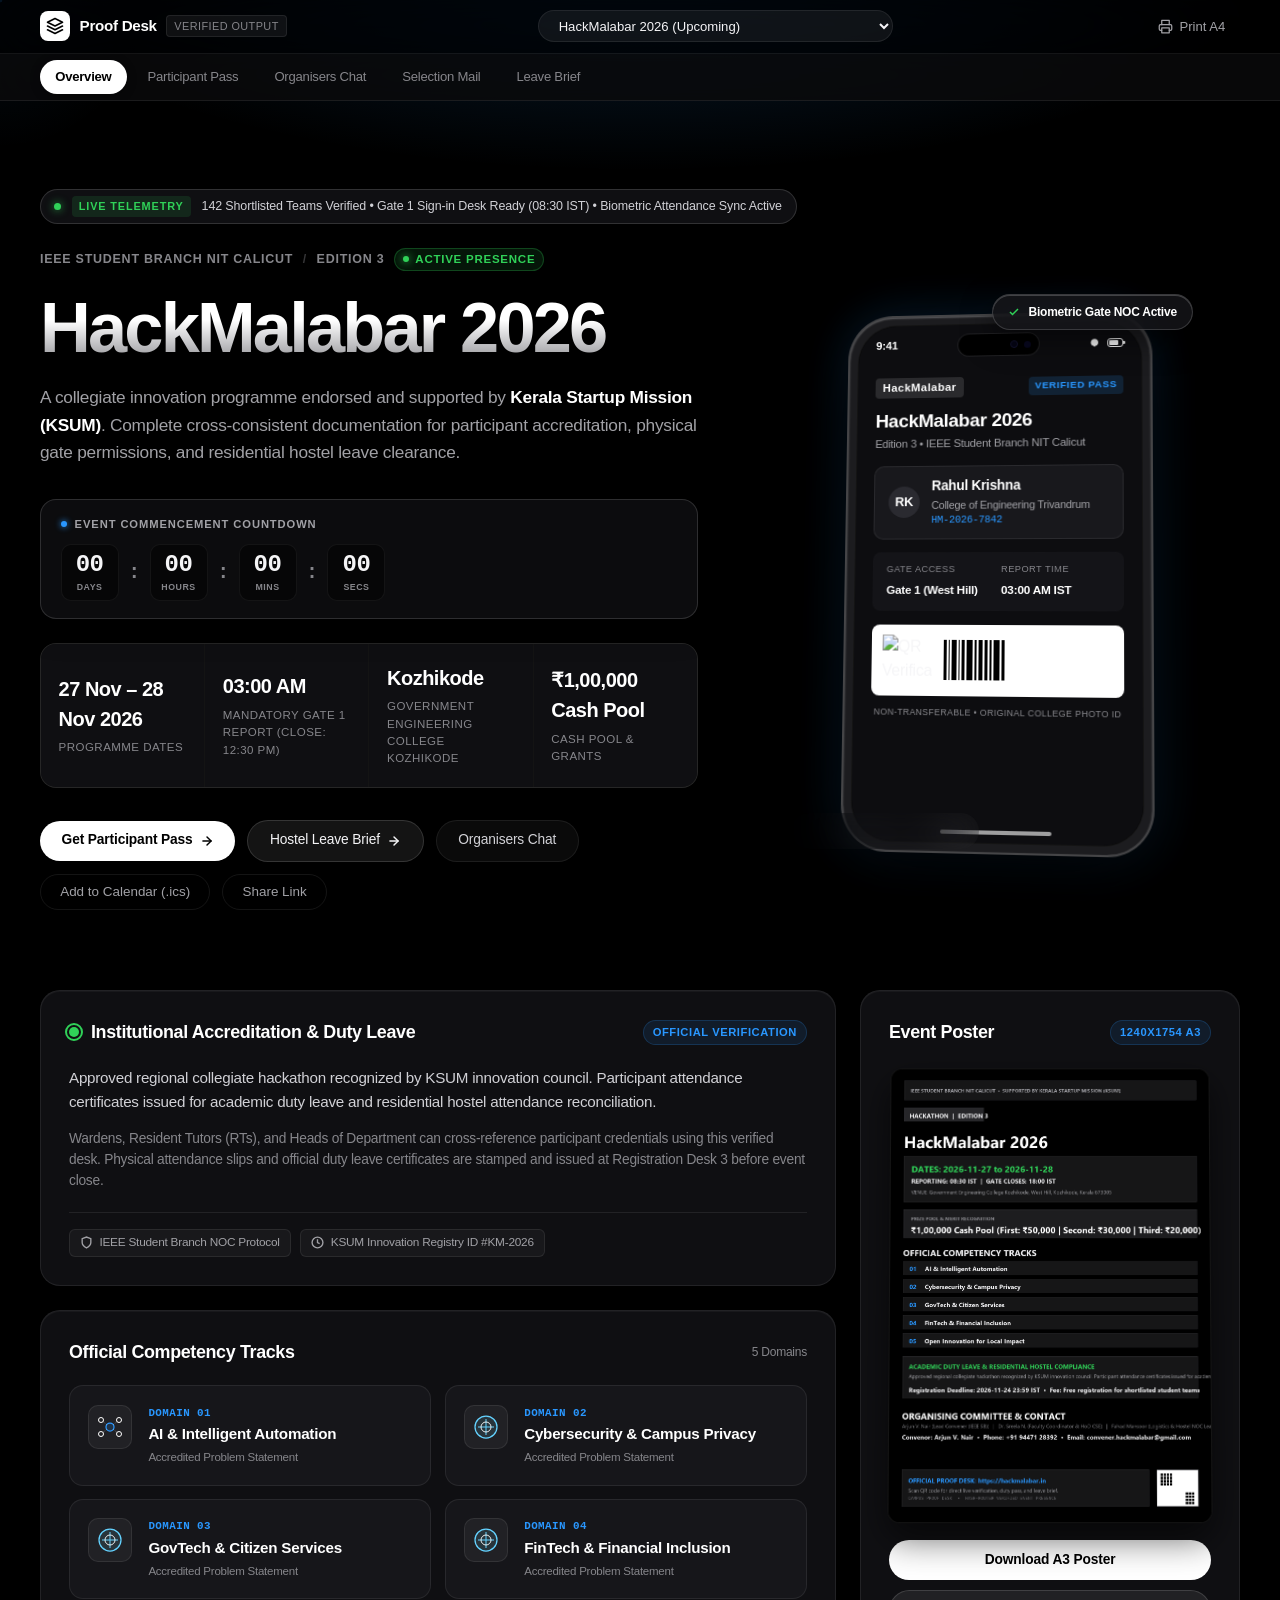
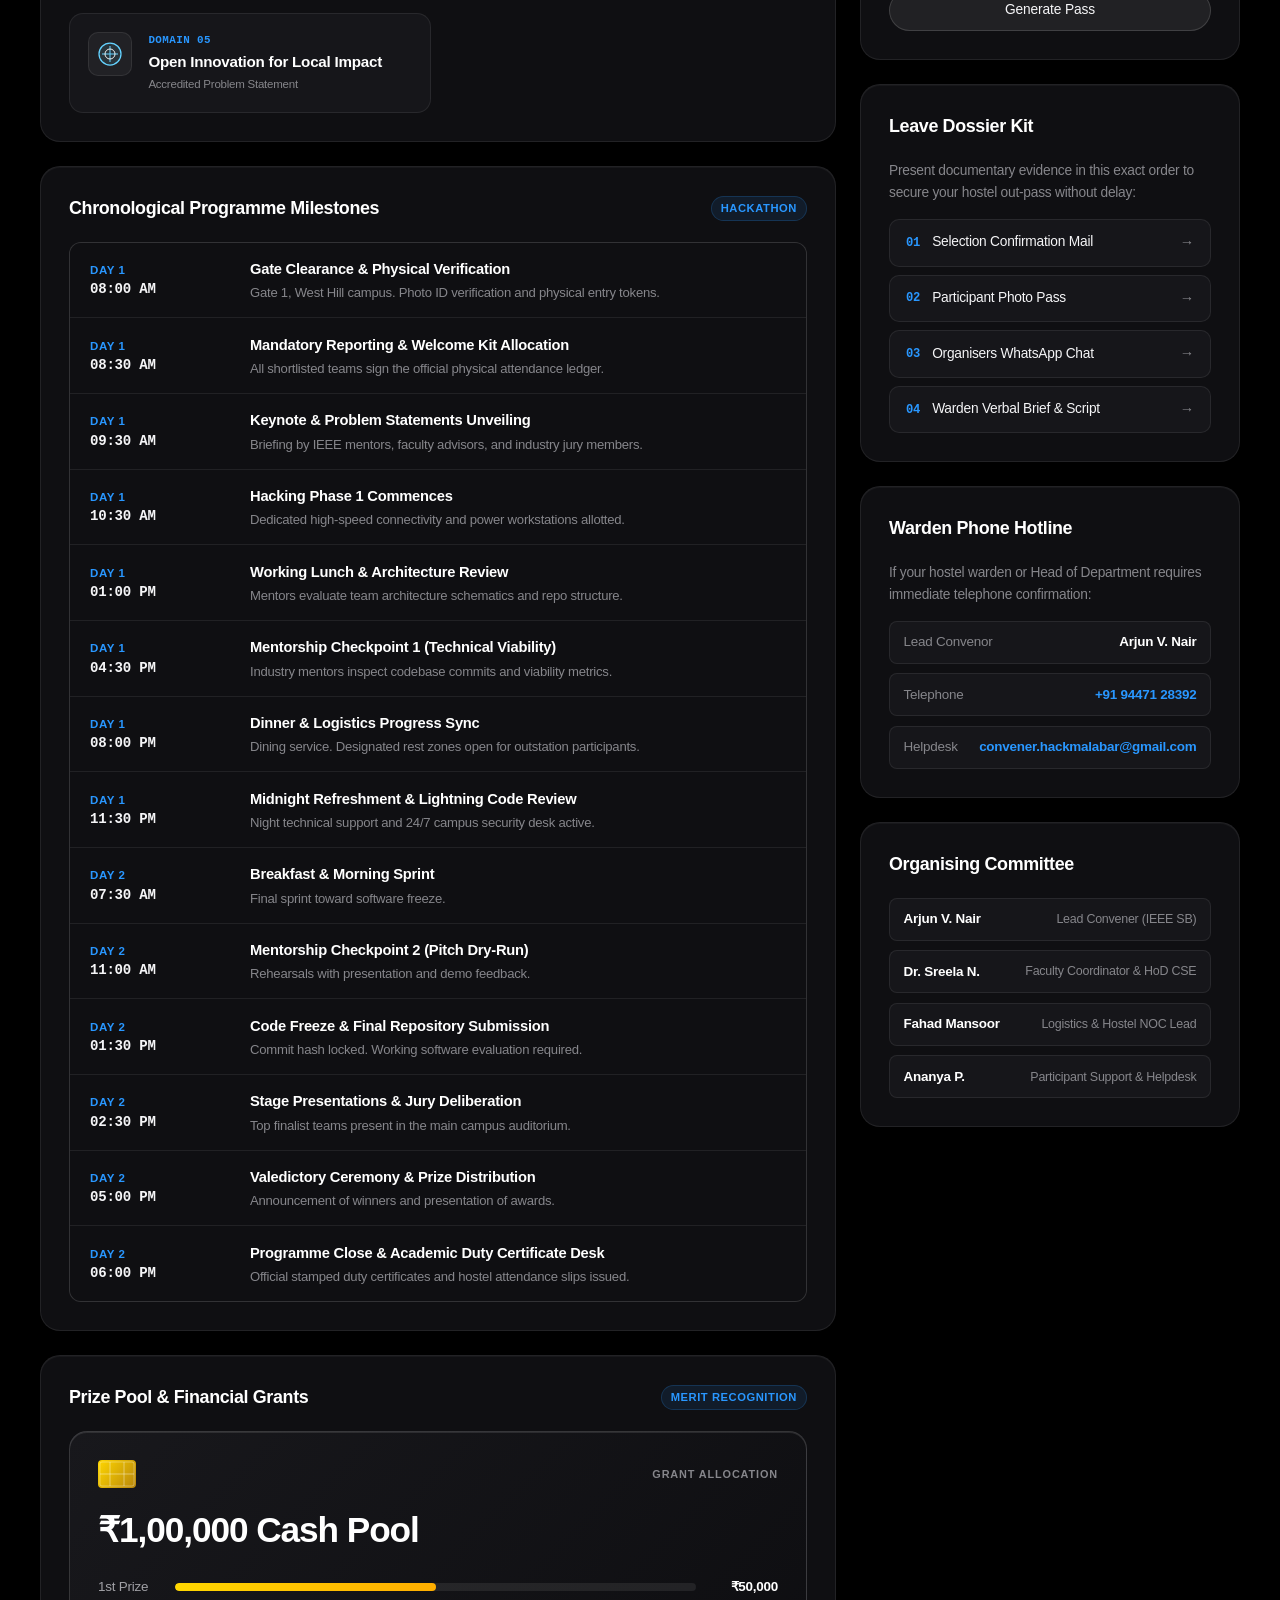
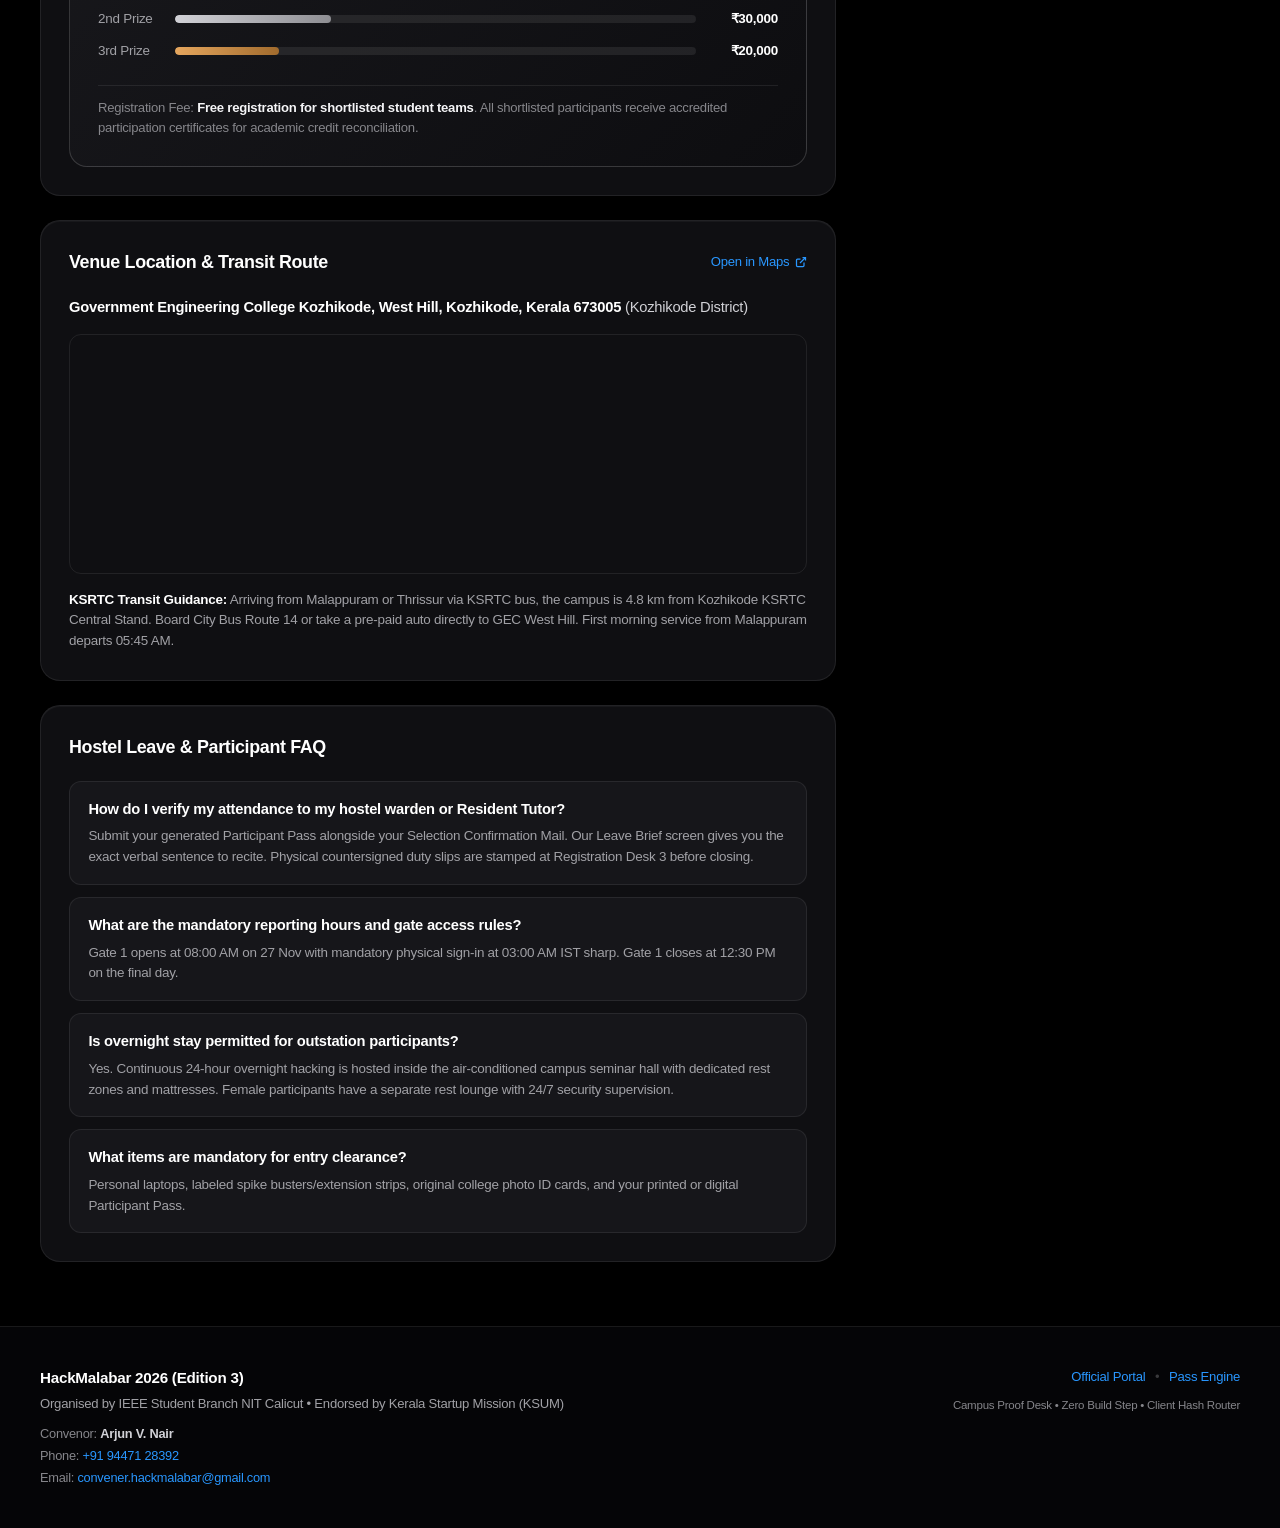
==== commit 8452ed1c: "Hide admin desk behind password gate (dumass-dev) and add hackathon visual effects" ====
--- a/index.html
+++ b/index.html
@@ -10,6 +10,10 @@
   <link rel="icon" href="data:image/svg+xml,<svg xmlns=%22http://www.w3.org/2000/svg%22 viewBox=%220 0 100 100%22><rect width=%22100%22 height=%22100%22 rx=%2222%22 fill=%22%23000%22/><text x=%2250%22 y=%2265%22 fill=%22%23fff%22 font-family=%22system-ui,sans-serif%22 font-weight=%22700%22 font-size=%2250%22 text-anchor=%22middle%22>P</text></svg>">
 </head>
 <body>
+  <!-- Interactive Ambient Background Canvas & Mouse Glow -->
+  <canvas id="cyber-canvas" class="cyber-particles-canvas" aria-hidden="true"></canvas>
+  <div id="cursor-glow" class="cursor-glow-mesh" aria-hidden="true"></div>
+
   <!-- Apple-Style Global Frosted Header -->
   <header class="site-header" role="banner">
     <div class="header-inner">
@@ -44,14 +48,6 @@
           </svg>
           <span>Print A4</span>
         </button>
-
-        <a href="#/admin" class="btn-ghost" title="Admin Event Desk">
-          <svg width="15" height="15" viewBox="0 0 24 24" fill="none" stroke="currentColor" stroke-width="2" stroke-linecap="round" stroke-linejoin="round">
-            <circle cx="12" cy="12" r="3"/>
-            <path d="M19.4 15a1.65 1.65 0 0 0 .33 1.82l.06.06a2 2 0 0 1 0 2.83 2 2 0 0 1-2.83 0l-.06-.06a1.65 1.65 0 0 0-1.82-.33 1.65 1.65 0 0 0-1 1.51V21a2 2 0 0 1-2 2 2 2 0 0 1-2-2v-.09A1.65 1.65 0 0 0 9 19.4a1.65 1.65 0 0 0-1.82.33l-.06.06a2 2 0 0 1-2.83 0 2 2 0 0 1 0-2.83l.06-.06a1.65 1.65 0 0 0 .33-1.82 1.65 1.65 0 0 0-1.51-1H3a2 2 0 0 1-2-2 2 2 0 0 1 2-2h.09A1.65 1.65 0 0 0 4.6 9a1.65 1.65 0 0 0-.33-1.82l-.06-.06a2 2 0 0 1 0-2.83 2 2 0 0 1 2.83 0l.06.06a1.65 1.65 0 0 0 1.82.33H9a1.65 1.65 0 0 0 1-1.51V3a2 2 0 0 1 2-2 2 2 0 0 1 2 2v.09a1.65 1.65 0 0 0 1 1.51 1.65 1.65 0 0 0 1.82-.33l.06-.06a2 2 0 0 1 2.83 0 2 2 0 0 1 0 2.83l-.06.06a1.65 1.65 0 0 0-.33 1.82V9a1.65 1.65 0 0 0 1.51 1H21a2 2 0 0 1 2 2 2 2 0 0 1-2 2h-.09a1.65 1.65 0 0 0-1.51 1z"/>
-          </svg>
-          <span>Admin</span>
-        </a>
       </div>
     </div>
   </header>
@@ -64,7 +60,6 @@
       <a href="#/e/hackmalabar-2026/chat" class="sub-link" data-screen="chat">Organisers Chat</a>
       <a href="#/e/hackmalabar-2026/mail" class="sub-link" data-screen="mail">Selection Mail</a>
       <a href="#/e/hackmalabar-2026/brief" class="sub-link" data-screen="brief">Leave Brief</a>
-      <a href="#/admin" class="sub-link" data-screen="admin">Event Desk</a>
     </div>
   </nav>
 
--- a/style.css
+++ b/style.css
@@ -388,11 +388,39 @@
 }
 
 /* ==========================================================================
-   Screen 1: Public Event Page (Apple Hero + Bento Grid)
+   Screen 1: Public Event Page (Apple Hero + 3D Device Showcase + Bento Grid)
    ========================================================================== */
 .hero-section {
-  padding: 2.5rem 0 2rem;
+  position: relative;
+  padding: 3rem 0 2.5rem;
   margin-bottom: 2.5rem;
+}
+
+.hero-ambient-spotlight {
+  position: absolute;
+  top: -60px;
+  left: 50%;
+  transform: translateX(-50%);
+  width: 100vw;
+  max-width: 1400px;
+  height: 600px;
+  background: radial-gradient(ellipse 75% 55% at 50% 0%, rgba(41, 151, 255, 0.22) 0%, rgba(0, 0, 0, 0) 70%);
+  pointer-events: none;
+  z-index: 0;
+}
+
+.hero-split-grid {
+  display: grid;
+  grid-template-columns: 1.15fr 0.85fr;
+  gap: 3.5rem;
+  align-items: center;
+  position: relative;
+  z-index: 1;
+}
+
+.hero-copy-col {
+  display: flex;
+  flex-direction: column;
 }
 
 .hero-eyebrow {
@@ -404,7 +432,7 @@
   letter-spacing: 0.06em;
   text-transform: uppercase;
   color: var(--apple-gray-500);
-  margin-bottom: 1rem;
+  margin-bottom: 1.25rem;
 }
 
 .eyebrow-sep {
@@ -433,19 +461,20 @@
 }
 
 .hero-headline {
-  font-size: clamp(2.6rem, 6vw, 4.5rem);
-  font-weight: 700;
-  letter-spacing: -0.035em;
-  line-height: 1.05;
-  color: #ffffff;
+  font-size: clamp(2.8rem, 5.5vw, 4.4rem);
+  font-weight: 800;
+  letter-spacing: -0.04em;
+  line-height: 1.04;
+  background: linear-gradient(180deg, #ffffff 40%, #8e8e93 100%);
+  -webkit-background-clip: text;
+  -webkit-text-fill-color: transparent;
   margin-bottom: 1.25rem;
 }
 
 .hero-subhead {
-  font-size: 1.12rem;
+  font-size: 1.08rem;
   line-height: 1.6;
   color: var(--apple-gray-400);
-  max-width: 780px;
   margin-bottom: 2rem;
   font-weight: 400;
 }
@@ -468,7 +497,7 @@
 
 .metric-cell {
   background: var(--apple-card);
-  padding: 1.35rem 1.25rem;
+  padding: 1.2rem 1.1rem;
   display: flex;
   flex-direction: column;
   justify-content: center;
@@ -479,7 +508,7 @@
 }
 
 .metric-value {
-  font-size: 1.35rem;
+  font-size: 1.25rem;
   font-weight: 700;
   letter-spacing: -0.025em;
   color: #ffffff;
@@ -487,7 +516,7 @@
 }
 
 .metric-label {
-  font-size: 0.74rem;
+  font-size: 0.72rem;
   letter-spacing: 0.04em;
   text-transform: uppercase;
   color: var(--apple-gray-500);
@@ -499,6 +528,646 @@
   align-items: center;
   flex-wrap: wrap;
   gap: 0.75rem;
+}
+
+/* ==========================================================================
+   Hero Visual Centerpiece: 3D Floating Apple Device & Pass
+   ========================================================================== */
+.hero-device-col {
+  display: flex;
+  justify-content: center;
+  position: relative;
+  perspective: 1200px;
+}
+
+.device-stage {
+  position: relative;
+  padding: 1.5rem 1rem;
+}
+
+/* Floating Glass Badges */
+.floating-chip {
+  position: absolute;
+  z-index: 10;
+  display: inline-flex;
+  align-items: center;
+  gap: 0.5rem;
+  padding: 0.5rem 0.95rem;
+  background: rgba(22, 22, 26, 0.8);
+  backdrop-filter: blur(20px);
+  -webkit-backdrop-filter: blur(20px);
+  border: 1px solid rgba(255, 255, 255, 0.16);
+  border-radius: 980px;
+  box-shadow: 0 10px 30px rgba(0, 0, 0, 0.5), inset 0 1px 0 rgba(255, 255, 255, 0.2);
+  font-size: 0.75rem;
+  font-weight: 600;
+  color: #ffffff;
+  white-space: nowrap;
+  animation: floatChip 4s ease-in-out infinite alternate;
+}
+
+.chip-top-right {
+  top: 10px;
+  right: -25px;
+  animation-delay: 0s;
+}
+
+.chip-bottom-left {
+  bottom: 25px;
+  left: -35px;
+  animation-delay: 2s;
+}
+
+@keyframes floatChip {
+  0% { transform: translateY(0px); }
+  100% { transform: translateY(-8px); }
+}
+
+/* iPhone 16 Pro Hardware Mockup */
+.iphone-pro-mockup {
+  width: 310px;
+  background: #1c1c1f;
+  border-radius: 46px;
+  padding: 8px;
+  border: 2px solid rgba(255, 255, 255, 0.18);
+  box-shadow:
+    0 30px 80px rgba(0, 0, 0, 0.8),
+    0 0 50px rgba(41, 151, 255, 0.2),
+    inset 0 1px 2px rgba(255, 255, 255, 0.3);
+  transform: perspective(1000px) rotateY(-5deg) rotateX(4deg);
+  transition: transform 0.2s ease-out, box-shadow 0.2s ease-out;
+  cursor: pointer;
+}
+.iphone-pro-mockup:hover {
+  box-shadow:
+    0 40px 100px rgba(0, 0, 0, 0.9),
+    0 0 70px rgba(41, 151, 255, 0.35),
+    inset 0 1px 2px rgba(255, 255, 255, 0.4);
+}
+
+.iphone-bezel {
+  background: #000000;
+  border-radius: 40px;
+  overflow: hidden;
+  border: 1px solid rgba(255, 255, 255, 0.08);
+}
+
+.iphone-screen {
+  background: #0d0d10;
+  min-height: 520px;
+  display: flex;
+  flex-direction: column;
+  position: relative;
+}
+
+/* iOS Status Bar */
+.ios-status-bar {
+  display: flex;
+  align-items: center;
+  justify-content: space-between;
+  padding: 10px 18px 6px;
+  background: transparent;
+  color: #ffffff;
+  font-size: 0.72rem;
+  font-weight: 600;
+  letter-spacing: -0.01em;
+  position: relative;
+  z-index: 5;
+}
+
+.ios-time {
+  font-weight: 600;
+  width: 35px;
+}
+
+.dynamic-island {
+  width: 82px;
+  height: 22px;
+  background: #000000;
+  border-radius: 20px;
+  display: flex;
+  align-items: center;
+  justify-content: flex-end;
+  padding-right: 8px;
+  gap: 6px;
+  box-shadow: 0 0 0 1px rgba(255, 255, 255, 0.08);
+}
+
+.island-sensor {
+  width: 7px;
+  height: 7px;
+  border-radius: 50%;
+  background: #080820;
+}
+
+.island-lens {
+  width: 8px;
+  height: 8px;
+  border-radius: 50%;
+  background: #050515;
+  border: 1px solid #141430;
+}
+
+.ios-icons {
+  display: flex;
+  align-items: center;
+  gap: 6px;
+  width: 35px;
+  justify-content: flex-end;
+}
+
+.ios-battery {
+  width: 18px;
+  height: 9px;
+  border: 1px solid #ffffff;
+  border-radius: 3px;
+  padding: 1px;
+  position: relative;
+}
+.ios-battery::after {
+  content: '';
+  position: absolute;
+  right: -3px;
+  top: 2px;
+  width: 2px;
+  height: 3px;
+  background: #ffffff;
+  border-radius: 0 1px 1px 0;
+}
+.battery-level {
+  display: block;
+  width: 75%;
+  height: 100%;
+  background: #ffffff;
+  border-radius: 1px;
+}
+
+/* Inside Wallet Preview */
+.wallet-pass-preview {
+  padding: 1rem 1.15rem 1.25rem;
+  display: flex;
+  flex-direction: column;
+}
+
+.wallet-header {
+  display: flex;
+  align-items: center;
+  justify-content: space-between;
+  margin-bottom: 0.6rem;
+}
+
+.wallet-logo-badge {
+  font-size: 0.72rem;
+  font-weight: 700;
+  letter-spacing: 0.04em;
+  color: #ffffff;
+  background: rgba(255, 255, 255, 0.12);
+  padding: 2px 7px;
+  border-radius: 4px;
+}
+
+.wallet-tag {
+  font-size: 0.62rem;
+  font-weight: 600;
+  letter-spacing: 0.06em;
+  color: var(--apple-blue);
+  background: rgba(41, 151, 255, 0.15);
+  padding: 2px 6px;
+  border-radius: 4px;
+}
+
+.wallet-title {
+  font-size: 1.2rem;
+  font-weight: 700;
+  color: #ffffff;
+  letter-spacing: -0.02em;
+}
+
+.wallet-sub {
+  font-size: 0.72rem;
+  color: var(--apple-gray-400);
+  margin-bottom: 0.85rem;
+}
+
+.wallet-user-card {
+  display: flex;
+  align-items: center;
+  gap: 0.75rem;
+  background: #18181c;
+  padding: 0.65rem 0.85rem;
+  border-radius: 10px;
+  border: 1px solid var(--apple-border);
+  margin-bottom: 0.85rem;
+}
+
+.wallet-avatar {
+  width: 32px;
+  height: 32px;
+  border-radius: 50%;
+  background: #2a2a30;
+  color: #ffffff;
+  display: flex;
+  align-items: center;
+  justify-content: center;
+  font-size: 0.82rem;
+  font-weight: 700;
+}
+
+.wallet-name {
+  font-size: 0.86rem;
+  font-weight: 600;
+  color: #ffffff;
+}
+
+.wallet-college {
+  font-size: 0.68rem;
+  color: var(--apple-gray-400);
+  white-space: nowrap;
+  overflow: hidden;
+  text-overflow: ellipsis;
+  max-width: 170px;
+}
+
+.wallet-id {
+  font-size: 0.65rem;
+  font-family: var(--font-mono);
+  color: var(--apple-blue);
+}
+
+.wallet-meta-grid {
+  display: grid;
+  grid-template-columns: 1fr 1fr;
+  gap: 0.5rem;
+  background: #141418;
+  padding: 0.65rem 0.85rem;
+  border-radius: 8px;
+  margin-bottom: 0.85rem;
+}
+
+.wm-label {
+  display: block;
+  font-size: 0.58rem;
+  letter-spacing: 0.05em;
+  color: var(--apple-gray-500);
+}
+
+.wm-val {
+  font-size: 0.74rem;
+  color: #ffffff;
+}
+
+.wallet-qr-box {
+  background: #ffffff;
+  border-radius: 8px;
+  padding: 0.65rem;
+  display: flex;
+  align-items: center;
+  gap: 0.75rem;
+  margin-bottom: 0.65rem;
+}
+
+.wallet-qr-img {
+  width: 50px;
+  height: 50px;
+}
+
+.wallet-barcode-strip {
+  display: flex;
+  align-items: center;
+  gap: 2px;
+  height: 40px;
+  flex: 1;
+}
+
+.barcode-line {
+  background: #000000;
+  height: 100%;
+}
+.barcode-line.w1 { width: 1.5px; }
+.barcode-line.w2 { width: 3px; }
+.barcode-line.w3 { width: 4.5px; }
+.barcode-line.w4 { width: 6px; }
+
+.wallet-footer {
+  font-size: 0.55rem;
+  color: var(--apple-gray-500);
+  text-align: center;
+  letter-spacing: 0.04em;
+}
+
+/* iOS Bottom Home Bar */
+.ios-home-bar {
+  width: 110px;
+  height: 4px;
+  background: #ffffff;
+  border-radius: 980px;
+  margin: auto auto 8px;
+  opacity: 0.6;
+}
+
+/* ==========================================================================
+   Visual Bento Components
+   ========================================================================== */
+.title-with-pulse {
+  display: flex;
+  align-items: center;
+  gap: 0.75rem;
+}
+
+.live-radar-ping {
+  position: relative;
+  width: 10px;
+  height: 10px;
+  background: var(--apple-green);
+  border-radius: 50%;
+  display: inline-block;
+}
+.live-radar-ping::after {
+  content: '';
+  position: absolute;
+  top: -4px;
+  left: -4px;
+  width: 18px;
+  height: 18px;
+  border-radius: 50%;
+  border: 2px solid var(--apple-green);
+  animation: radarPulse 2s ease-out infinite;
+}
+
+@keyframes radarPulse {
+  0% { transform: scale(0.6); opacity: 1; }
+  100% { transform: scale(2.2); opacity: 0; }
+}
+
+.security-stamp-bar {
+  display: flex;
+  flex-wrap: wrap;
+  gap: 0.6rem;
+  margin-top: 1.25rem;
+  padding-top: 1rem;
+  border-top: 1px solid var(--apple-border);
+}
+
+.stamp-chip {
+  display: inline-flex;
+  align-items: center;
+  gap: 0.4rem;
+  font-size: 0.74rem;
+  color: var(--apple-gray-400);
+  background: rgba(255, 255, 255, 0.04);
+  padding: 4px 10px;
+  border-radius: 6px;
+  border: 1px solid var(--apple-border);
+}
+
+/* Visual Competency Tracks Grid */
+.visual-tracks-grid {
+  display: grid;
+  grid-template-columns: repeat(auto-fill, minmax(260px, 1fr));
+  gap: 0.85rem;
+}
+
+.visual-track-card {
+  display: flex;
+  gap: 1rem;
+  padding: 1.15rem;
+  background: var(--apple-card-elevated);
+  border: 1px solid var(--apple-border);
+  border-radius: 14px;
+  transition: all 0.2s cubic-bezier(0.16, 1, 0.3, 1);
+  position: relative;
+  overflow: hidden;
+}
+.visual-track-card:hover {
+  background: var(--apple-card-hover);
+  border-color: var(--apple-border-highlight);
+  transform: translateY(-2px);
+  box-shadow: 0 10px 25px rgba(0, 0, 0, 0.4);
+}
+
+.track-icon-wrap {
+  width: 44px;
+  height: 44px;
+  border-radius: 10px;
+  background: rgba(255, 255, 255, 0.05);
+  display: flex;
+  align-items: center;
+  justify-content: center;
+  flex-shrink: 0;
+  border: 1px solid var(--apple-border);
+}
+
+.track-svg {
+  width: 32px;
+  height: 32px;
+}
+
+.track-card-body {
+  display: flex;
+  flex-direction: column;
+}
+
+.track-card-index {
+  font-size: 0.68rem;
+  font-family: var(--font-mono);
+  color: var(--apple-blue);
+  font-weight: 600;
+  letter-spacing: 0.04em;
+}
+
+.track-card-name {
+  font-size: 0.95rem;
+  font-weight: 600;
+  color: #ffffff;
+  margin: 0.2rem 0 0.3rem;
+  line-height: 1.3;
+}
+
+.track-card-badge {
+  font-size: 0.72rem;
+  color: var(--apple-gray-500);
+}
+
+/* Prize Titanium Card */
+.prize-titanium-card {
+  background: linear-gradient(135deg, #18181c 0%, #0d0d10 100%);
+  border: 1px solid rgba(255, 255, 255, 0.16);
+  border-radius: 18px;
+  padding: 1.75rem;
+  box-shadow: inset 0 1px 0 rgba(255, 255, 255, 0.1);
+  position: relative;
+}
+
+.card-chip-row {
+  display: flex;
+  align-items: center;
+  justify-content: space-between;
+  margin-bottom: 1rem;
+}
+
+.card-chip-label {
+  font-size: 0.68rem;
+  letter-spacing: 0.08em;
+  font-weight: 600;
+  color: var(--apple-gray-500);
+}
+
+.prize-tier-bars {
+  display: flex;
+  flex-direction: column;
+  gap: 0.75rem;
+  margin: 1.25rem 0 1.5rem;
+}
+
+.tier-bar-row {
+  display: flex;
+  align-items: center;
+  gap: 0.75rem;
+  font-size: 0.84rem;
+}
+
+.tier-name {
+  width: 65px;
+  color: var(--apple-gray-400);
+  font-weight: 500;
+}
+
+.tier-progress {
+  flex: 1;
+  height: 8px;
+  background: rgba(255, 255, 255, 0.08);
+  border-radius: 980px;
+  overflow: hidden;
+}
+
+.tier-fill {
+  height: 100%;
+  border-radius: 980px;
+}
+.tier-fill.gold { background: linear-gradient(90deg, #ffd700, #ffae00); }
+.tier-fill.silver { background: linear-gradient(90deg, #d1d1d6, #8e8e93); }
+.tier-fill.bronze { background: linear-gradient(90deg, #e5a65e, #a16b2d); }
+
+.tier-amt {
+  width: 70px;
+  text-align: right;
+  font-weight: 700;
+  color: #ffffff;
+}
+
+.poster-angled-frame {
+  perspective: 800px;
+  margin-bottom: 1.25rem;
+}
+.poster-angled-frame .poster-display-img {
+  transform: rotateX(2deg);
+  transition: transform 0.3s ease;
+  box-shadow: 0 15px 35px rgba(0, 0, 0, 0.6);
+}
+.poster-angled-frame:hover .poster-display-img {
+  transform: rotateX(0deg);
+}
+
+/* ==========================================================================
+   Apple Lanyard Strap (Participant Pass)
+   ========================================================================== */
+.lanyard-strap {
+  display: flex;
+  flex-direction: column;
+  align-items: center;
+  margin-bottom: -6px;
+  position: relative;
+  z-index: 5;
+}
+
+.lanyard-fabric {
+  width: 28px;
+  height: 45px;
+  background: repeating-linear-gradient(45deg, #1c1c1f, #1c1c1f 4px, #26262b 4px, #26262b 8px);
+  border: 1px solid rgba(255, 255, 255, 0.12);
+  border-radius: 3px;
+  box-shadow: 0 4px 10px rgba(0, 0, 0, 0.5);
+}
+
+.lanyard-metal-clip {
+  width: 38px;
+  height: 16px;
+  background: linear-gradient(180deg, #8e8e93 0%, #48484a 100%);
+  border-radius: 4px;
+  border: 1px solid rgba(255, 255, 255, 0.3);
+  box-shadow: 0 4px 8px rgba(0, 0, 0, 0.6);
+}
+
+/* ==========================================================================
+   iPhone 16 Pro Frame for WhatsApp Chat
+   ========================================================================== */
+.phone-frame-outer {
+  max-width: 480px;
+  margin: 0 auto;
+}
+
+.iphone-hardware-chassis {
+  background: #18181b;
+  border-radius: 48px;
+  padding: 10px;
+  border: 2px solid rgba(255, 255, 255, 0.18);
+  box-shadow: 0 25px 60px rgba(0, 0, 0, 0.7);
+}
+
+/* ==========================================================================
+   macOS Sequoia Window Shell for Selection Mail
+   ========================================================================== */
+.macos-window-shell {
+  max-width: 880px;
+  margin: 0 auto;
+  background: #121215;
+  border-radius: 16px;
+  border: 1px solid var(--apple-border-light);
+  overflow: hidden;
+  box-shadow: 0 30px 70px rgba(0, 0, 0, 0.7);
+}
+
+.macos-titlebar {
+  display: flex;
+  align-items: center;
+  justify-content: space-between;
+  padding: 0.75rem 1.25rem;
+  background: rgba(30, 30, 35, 0.85);
+  backdrop-filter: blur(20px);
+  border-bottom: 1px solid var(--apple-border);
+}
+
+.traffic-lights {
+  display: flex;
+  gap: 7px;
+  align-items: center;
+}
+
+.traffic-dot {
+  width: 12px;
+  height: 12px;
+  border-radius: 50%;
+  display: inline-block;
+}
+.traffic-dot.red { background: #ff5f56; border: 1px solid #e0443e; }
+.traffic-dot.yellow { background: #ffbd2e; border: 1px solid #dea123; }
+.traffic-dot.green { background: #27c93f; border: 1px solid #1aab29; }
+
+.macos-window-title {
+  font-size: 0.8rem;
+  font-weight: 500;
+  color: var(--apple-gray-400);
+}
+
+.macos-search-box {
+  display: inline-flex;
+  align-items: center;
+  gap: 0.4rem;
+  padding: 3px 10px;
+  background: rgba(255, 255, 255, 0.06);
+  border-radius: 6px;
+  font-size: 0.72rem;
+  color: var(--apple-gray-500);
 }
 
 /* Bento Layout */
@@ -1796,6 +2465,41 @@
     padding: 1.5rem 0.85rem 3rem;
   }
 
+  .hero-split-grid {
+    grid-template-columns: 1fr;
+    gap: 2.5rem;
+  }
+
+  .hero-device-col {
+    order: 2;
+  }
+
+  .iphone-pro-mockup {
+    transform: none;
+    max-width: 290px;
+  }
+
+  .chip-top-right {
+    right: -5px;
+  }
+
+  .chip-bottom-left {
+    left: -5px;
+  }
+
+  .visual-tracks-grid {
+    grid-template-columns: 1fr;
+  }
+
+  .phone-frame-outer {
+    max-width: 100%;
+  }
+
+  .iphone-hardware-chassis {
+    border-radius: 36px;
+    padding: 6px;
+  }
+
   .hero-eyebrow {
     flex-wrap: wrap;
     gap: 0.4rem 0.6rem;
@@ -1803,7 +2507,10 @@
   }
 
   .hero-headline {
-    font-size: clamp(2.2rem, 9vw, 3.2rem);
+    font-size: clamp(1.8rem, 7.5vw, 2.7rem);
+    letter-spacing: -0.03em;
+    word-break: normal;
+    overflow-wrap: break-word;
   }
 
   .hero-subhead {
@@ -1865,6 +2572,278 @@
     grid-template-columns: 1fr;
     gap: 0.35rem;
   }
+}
+
+/* ==========================================================================
+   Ambient Cyber Background & Interactive Cursor Mesh
+   ========================================================================== */
+.cyber-particles-canvas {
+  position: fixed;
+  top: 0;
+  left: 0;
+  width: 100vw;
+  height: 100vh;
+  pointer-events: none;
+  z-index: 0;
+  opacity: 0.65;
+}
+
+.cursor-glow-mesh {
+  position: fixed;
+  top: -150px;
+  left: -150px;
+  width: 300px;
+  height: 300px;
+  border-radius: 50%;
+  background: radial-gradient(circle, rgba(41, 151, 255, 0.08) 0%, rgba(41, 151, 255, 0) 70%);
+  pointer-events: none;
+  z-index: 1;
+  transition: transform 0.08s ease-out;
+  will-change: transform;
+}
+
+/* ==========================================================================
+   Hackathon Live Telemetry Activity Ticker
+   ========================================================================== */
+.hackathon-live-ticker {
+  display: inline-flex;
+  align-items: center;
+  gap: 0.65rem;
+  padding: 0.35rem 0.85rem;
+  background: rgba(22, 22, 26, 0.7);
+  border: 1px solid var(--apple-border-light);
+  border-radius: 980px;
+  margin-bottom: 1.5rem;
+  backdrop-filter: blur(12px);
+  max-width: 100%;
+}
+
+.ticker-beacon {
+  width: 7px;
+  height: 7px;
+  border-radius: 50%;
+  background: #30d158;
+  box-shadow: 0 0 8px rgba(48, 209, 88, 0.8);
+  animation: pulseBeacon 2s infinite ease-in-out;
+  flex-shrink: 0;
+}
+
+@keyframes pulseBeacon {
+  0%, 100% { transform: scale(1); opacity: 1; }
+  50% { transform: scale(1.35); opacity: 0.6; }
+}
+
+.ticker-tag {
+  font-size: 0.68rem;
+  font-weight: 700;
+  letter-spacing: 0.08em;
+  color: #30d158;
+  background: rgba(48, 209, 88, 0.12);
+  padding: 0.15rem 0.45rem;
+  border-radius: 4px;
+  flex-shrink: 0;
+}
+
+.ticker-text {
+  font-size: 0.78rem;
+  color: var(--apple-gray-200);
+  white-space: nowrap;
+  overflow: hidden;
+  text-overflow: ellipsis;
+  letter-spacing: -0.01em;
+}
+
+/* ==========================================================================
+   Live Hackathon Countdown HUD
+   ========================================================================== */
+.hackathon-countdown-hud {
+  background: rgba(15, 15, 18, 0.8);
+  border: 1px solid var(--apple-border-light);
+  border-radius: 16px;
+  padding: 1rem 1.25rem;
+  margin-bottom: 1.5rem;
+  backdrop-filter: blur(20px);
+  box-shadow: 0 10px 30px rgba(0, 0, 0, 0.4);
+}
+
+.countdown-hud-header {
+  display: flex;
+  align-items: center;
+  gap: 0.5rem;
+  margin-bottom: 0.75rem;
+}
+
+.countdown-pulse-icon {
+  width: 6px;
+  height: 6px;
+  border-radius: 50%;
+  background: var(--apple-blue);
+  box-shadow: 0 0 6px var(--apple-blue);
+}
+
+.countdown-hud-title {
+  font-size: 0.7rem;
+  font-weight: 700;
+  letter-spacing: 0.08em;
+  color: var(--apple-gray-400);
+}
+
+.countdown-blocks-grid {
+  display: flex;
+  align-items: center;
+  gap: 0.6rem;
+}
+
+.cd-digit-block {
+  display: flex;
+  flex-direction: column;
+  align-items: center;
+  justify-content: center;
+  background: rgba(0, 0, 0, 0.5);
+  border: 1px solid rgba(255, 255, 255, 0.06);
+  border-radius: 10px;
+  min-width: 58px;
+  padding: 0.4rem 0.5rem;
+}
+
+.cd-num {
+  font-family: var(--font-mono);
+  font-size: 1.5rem;
+  font-weight: 700;
+  line-height: 1.1;
+  color: var(--apple-white);
+  letter-spacing: -0.02em;
+}
+
+.cd-unit {
+  font-size: 0.55rem;
+  font-weight: 600;
+  letter-spacing: 0.06em;
+  color: var(--apple-gray-500);
+  margin-top: 0.15rem;
+}
+
+.cd-colon {
+  font-family: var(--font-mono);
+  font-size: 1.25rem;
+  font-weight: 700;
+  color: var(--apple-gray-500);
+}
+
+/* ==========================================================================
+   Admin Security Clearance Lock Screen
+   ========================================================================== */
+.admin-lock-wrapper {
+  min-height: 65vh;
+  display: flex;
+  align-items: center;
+  justify-content: center;
+  padding: 2rem 1rem;
+}
+
+.admin-lock-card {
+  width: 100%;
+  max-width: 440px;
+  background: rgba(15, 15, 18, 0.85);
+  border: 1px solid var(--apple-border-light);
+  border-radius: 24px;
+  padding: 2.5rem 2rem;
+  text-align: center;
+  backdrop-filter: blur(25px);
+  box-shadow: 0 25px 60px rgba(0, 0, 0, 0.6), 0 0 40px rgba(41, 151, 255, 0.08);
+}
+
+.admin-lock-icon-wrap {
+  width: 68px;
+  height: 68px;
+  margin: 0 auto 1.5rem auto;
+  border-radius: 20px;
+  background: rgba(41, 151, 255, 0.08);
+  border: 1px solid rgba(41, 151, 255, 0.2);
+  display: flex;
+  align-items: center;
+  justify-content: center;
+}
+
+.admin-lock-title {
+  font-size: 1.5rem;
+  font-weight: 700;
+  letter-spacing: -0.02em;
+  color: var(--apple-white);
+  margin-bottom: 0.5rem;
+}
+
+.admin-lock-subhead {
+  font-size: 0.88rem;
+  line-height: 1.5;
+  color: var(--apple-gray-400);
+  margin-bottom: 1.75rem;
+}
+
+.admin-lock-form {
+  display: flex;
+  flex-direction: column;
+  gap: 1rem;
+}
+
+.lock-key-input {
+  text-align: center;
+  font-size: 1.05rem;
+  letter-spacing: 0.12em;
+  padding: 0.85rem 1rem;
+  background: rgba(0, 0, 0, 0.6);
+  border: 1px solid var(--apple-border-light);
+  border-radius: 12px;
+}
+
+.lock-key-input:focus {
+  border-color: var(--apple-blue);
+  box-shadow: 0 0 0 3px rgba(41, 151, 255, 0.25);
+}
+
+.lock-error-msg {
+  font-size: 0.82rem;
+  color: #ff453a;
+  background: rgba(255, 69, 58, 0.1);
+  border: 1px solid rgba(255, 69, 58, 0.25);
+  border-radius: 8px;
+  padding: 0.5rem 0.75rem;
+}
+
+.lock-submit-btn {
+  width: 100%;
+  justify-content: center;
+  padding: 0.85rem 1rem;
+  font-size: 0.95rem;
+  border-radius: 12px;
+}
+
+.admin-lock-footer {
+  margin-top: 1.75rem;
+  padding-top: 1.25rem;
+  border-top: 1px solid var(--apple-border);
+}
+
+.lock-return-link {
+  font-size: 0.82rem;
+  color: var(--apple-gray-400);
+  transition: color 0.15s ease;
+}
+
+.lock-return-link:hover {
+  color: var(--apple-white);
+}
+
+/* Shake Animation for incorrect password */
+.shake-anim {
+  animation: lockShake 0.45s cubic-bezier(0.36, 0.07, 0.19, 0.97) both;
+}
+
+@keyframes lockShake {
+  10%, 90% { transform: translate3d(-2px, 0, 0); }
+  20%, 80% { transform: translate3d(3px, 0, 0); }
+  30%, 50%, 70% { transform: translate3d(-5px, 0, 0); }
+  40%, 60% { transform: translate3d(5px, 0, 0); }
 }
 
 /* ==========================================================================
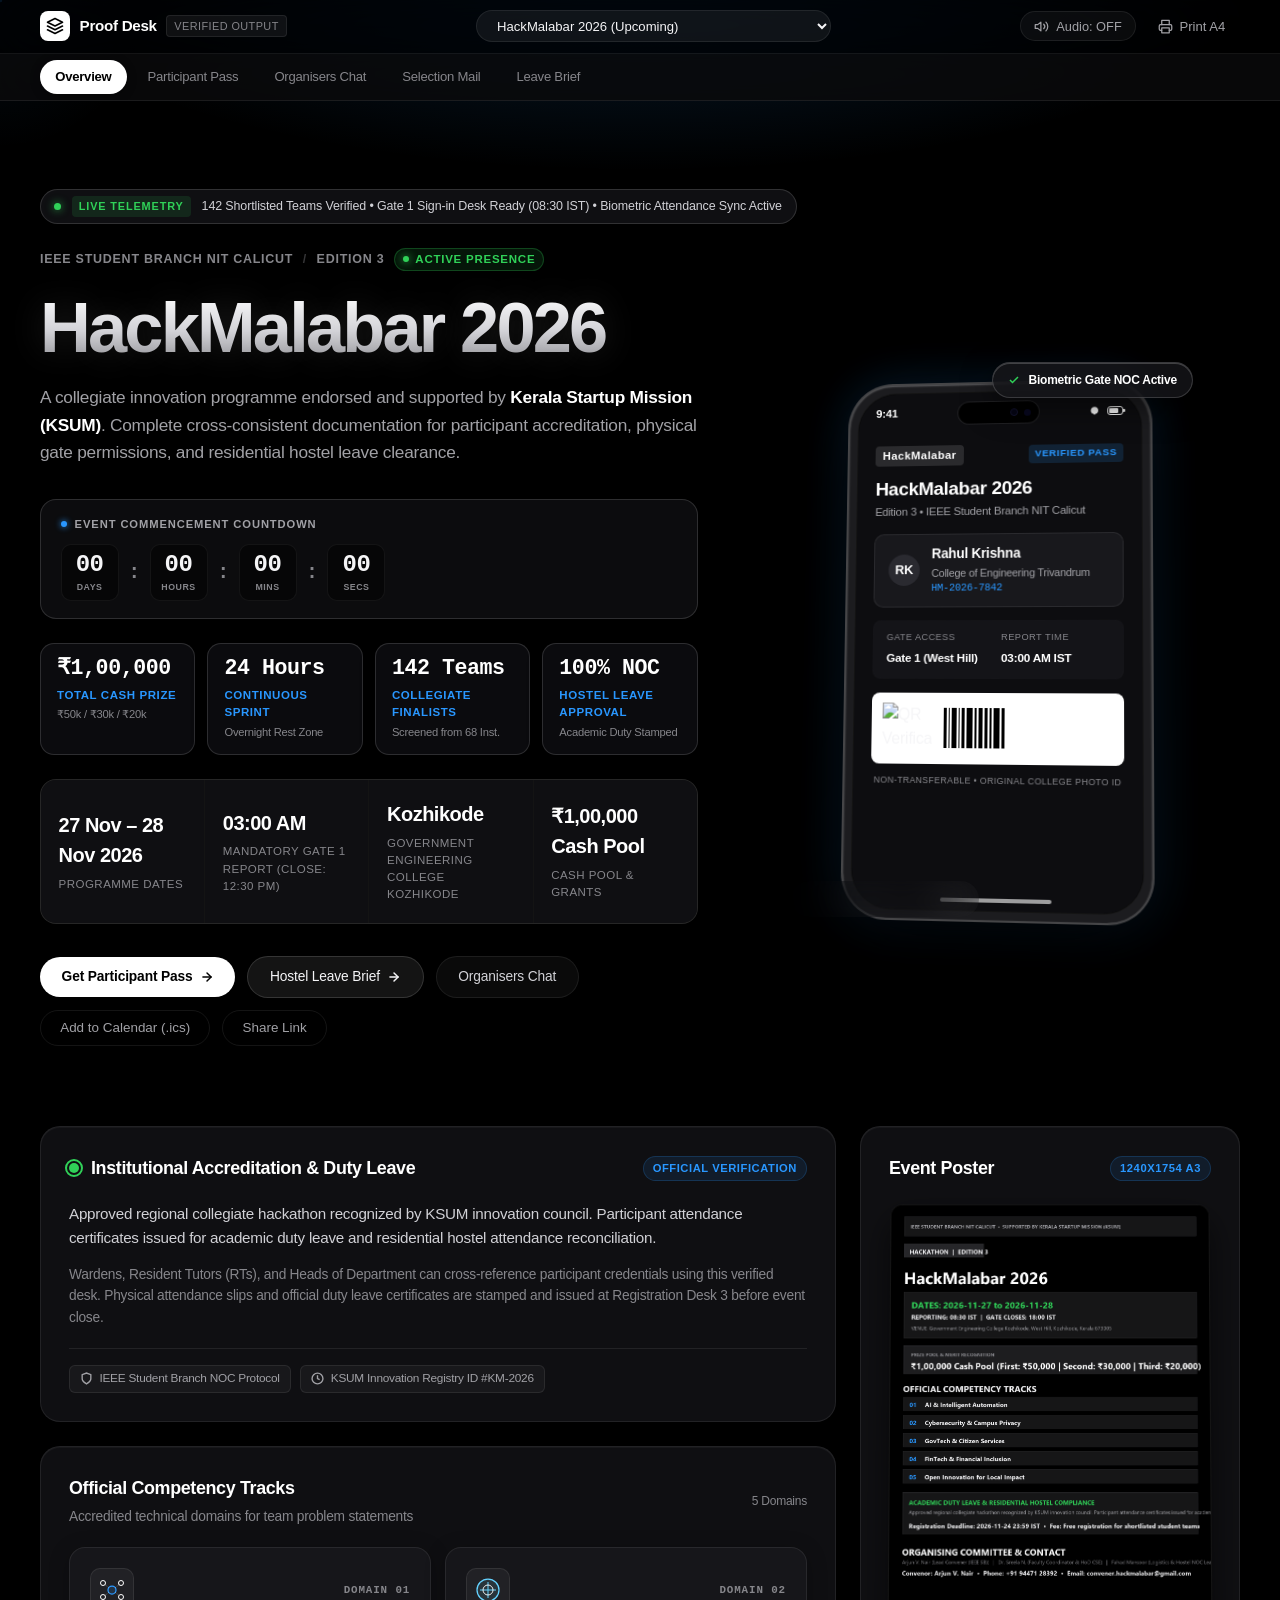
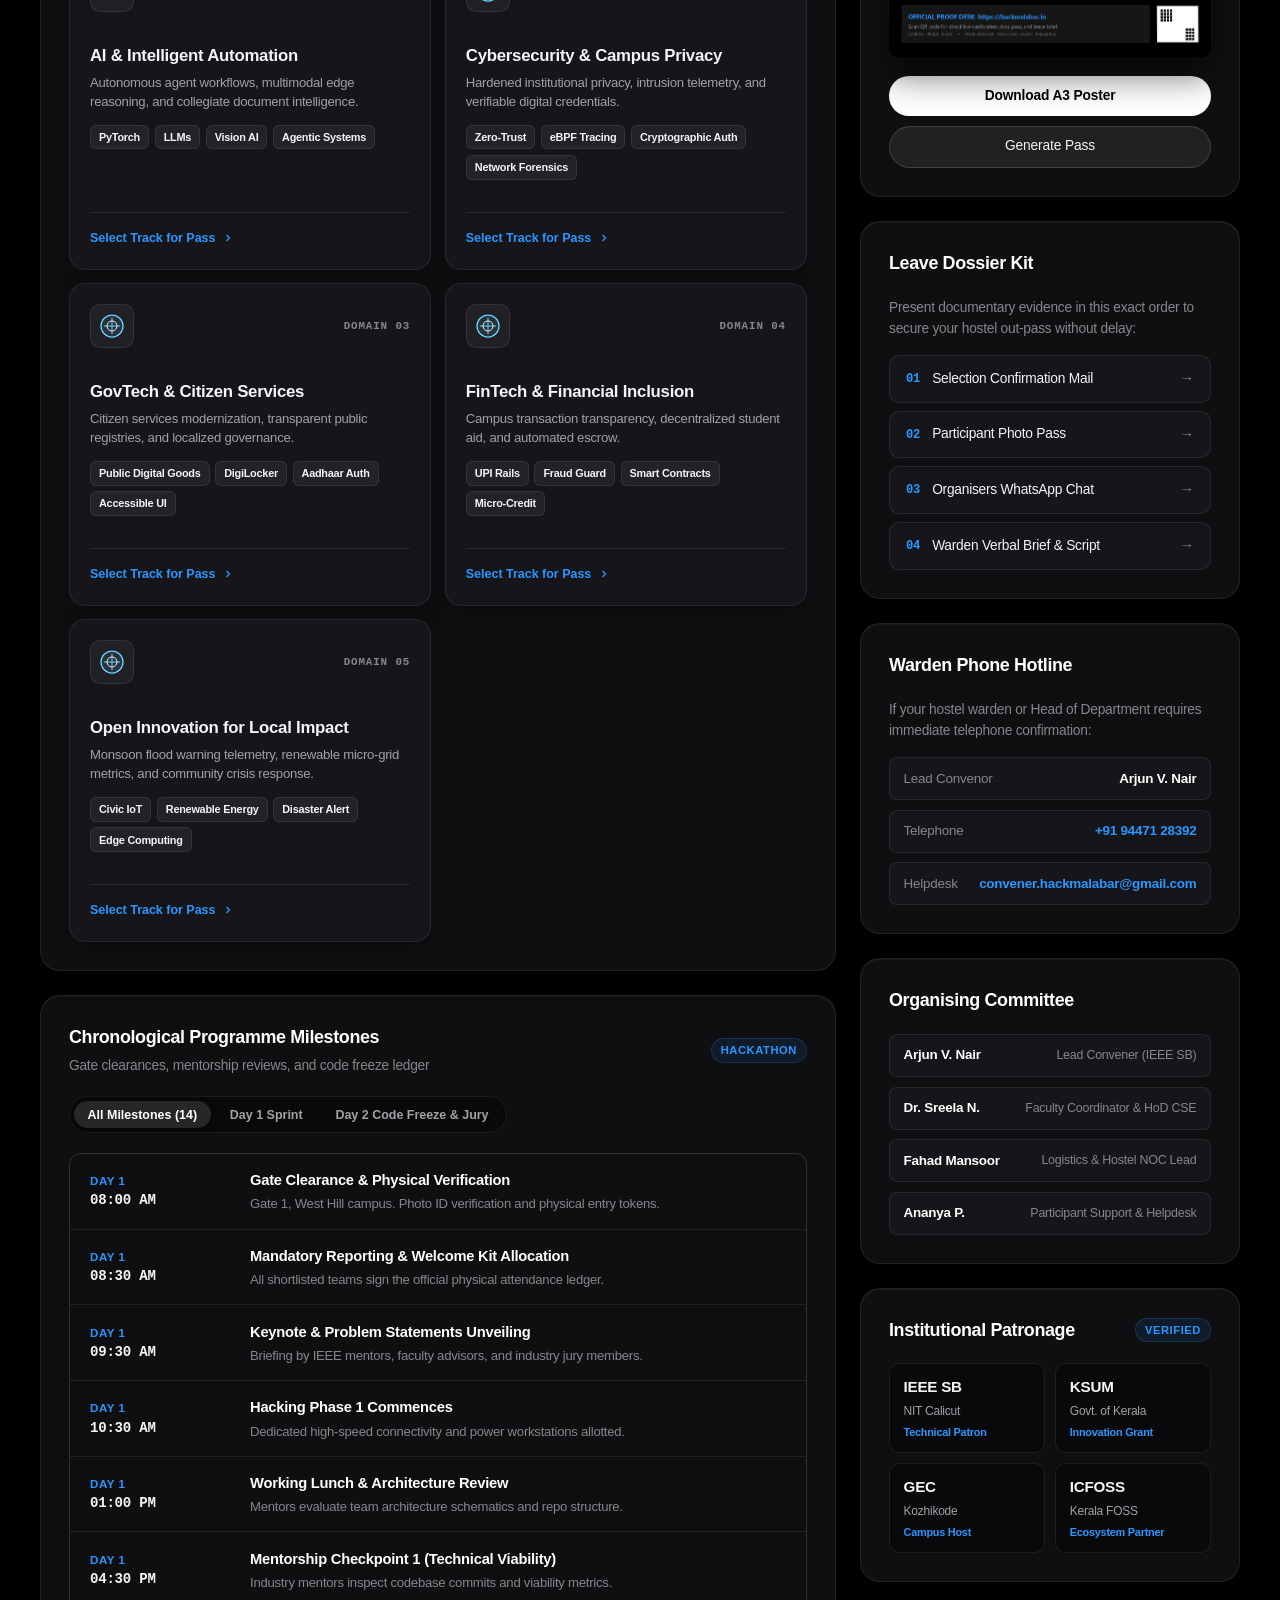
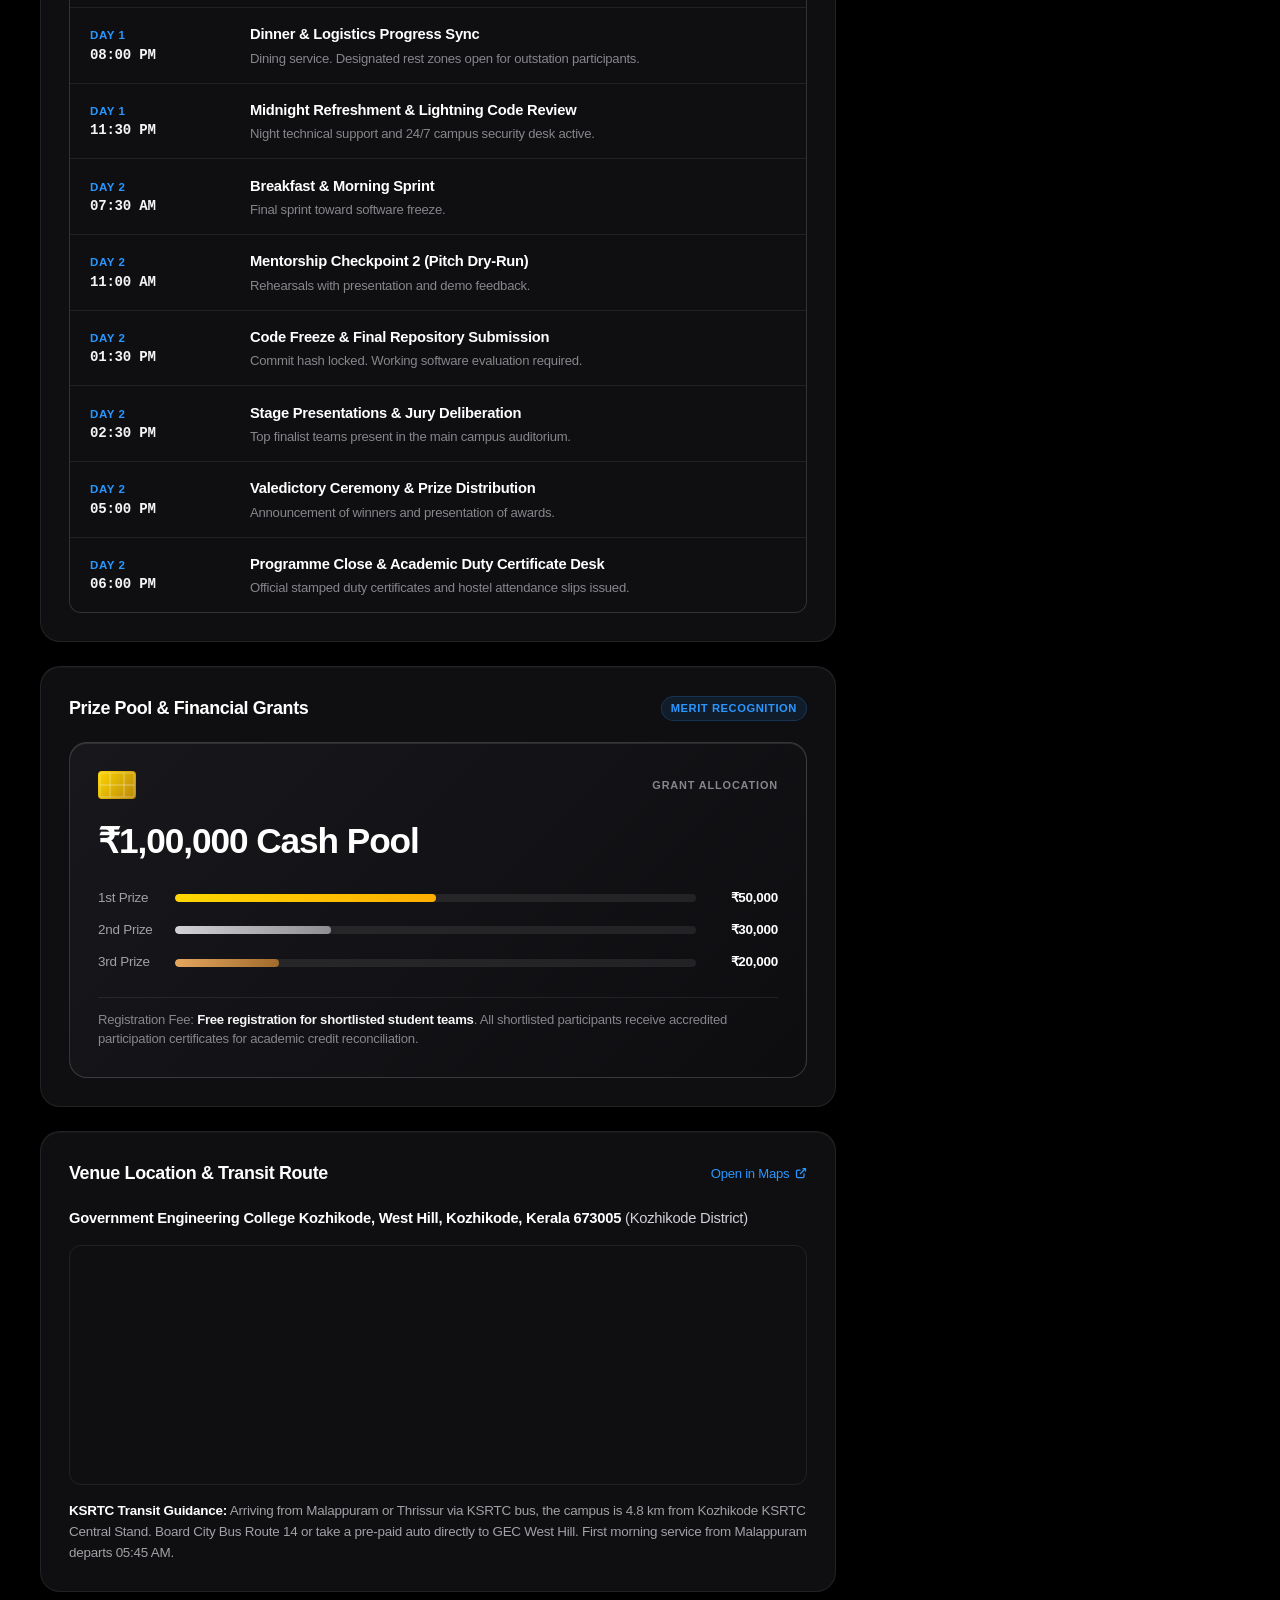
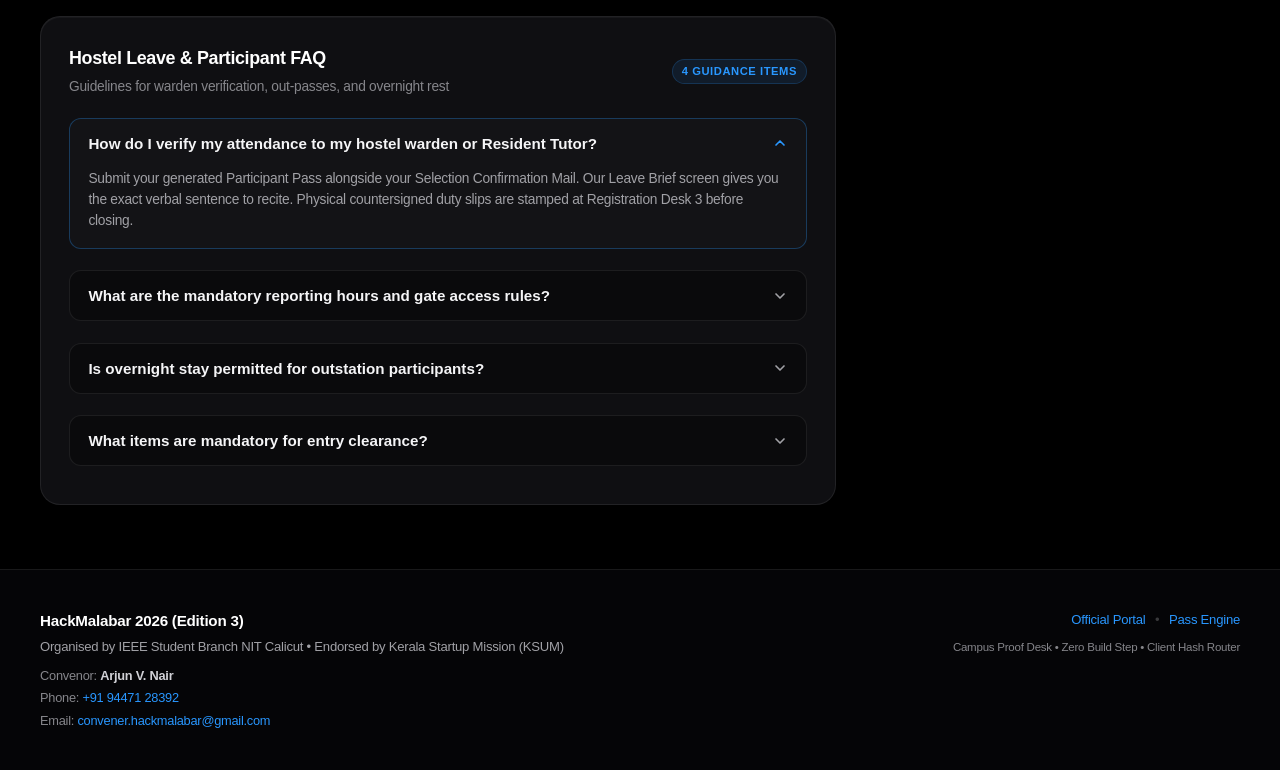
==== commit 550ba94c: "feat: add Awwwards-grade hackathon keynote effects, stats ribbon, audio feedback and track selector" ====
--- a/index.html
+++ b/index.html
@@ -40,6 +40,14 @@
       </div>
 
       <div class="header-right">
+        <button type="button" id="btn-sound-toggle" class="btn-ghost sound-toggle" title="Toggle UI Audio Feedback" aria-label="Toggle UI Audio Feedback">
+          <svg width="15" height="15" viewBox="0 0 24 24" fill="none" stroke="currentColor" stroke-width="2" stroke-linecap="round" stroke-linejoin="round">
+            <polygon points="11 5 6 9 2 9 2 15 6 15 11 19 11 5"></polygon>
+            <path d="M19.07 4.93a10 10 0 0 1 0 14.14M15.54 8.46a5 5 0 0 1 0 7.07"></path>
+          </svg>
+          <span id="sound-label">Audio: OFF</span>
+        </button>
+
         <button type="button" id="btn-global-print" class="btn-ghost" title="Print Clean A4 Dossier">
           <svg width="15" height="15" viewBox="0 0 24 24" fill="none" stroke="currentColor" stroke-width="2" stroke-linecap="round" stroke-linejoin="round">
             <polyline points="6 9 6 2 18 2 18 9"/>
--- a/style.css
+++ b/style.css
@@ -2847,6 +2847,365 @@
 }
 
 /* ==========================================================================
+   Awwwards & Keynote Polish: Interactive Stats Ribbon, Sound Toggle, 
+   Dynamic Card Spotlights, Interactive Tracks, Schedule Filters, & FAQs
+   ========================================================================== */
+
+/* Metallic Luminescence Headline */
+.hero-headline {
+  background: linear-gradient(180deg, #ffffff 0%, #d1d1d6 55%, #8e8e93 100%);
+  -webkit-background-clip: text;
+  -webkit-text-fill-color: transparent;
+  text-shadow: 0 0 35px rgba(255, 255, 255, 0.12);
+}
+
+/* Sound Toggle Button */
+.sound-toggle {
+  display: inline-flex;
+  align-items: center;
+  gap: 0.45rem;
+  font-size: 0.8rem;
+  font-weight: 500;
+  color: var(--apple-gray-400);
+  border: 1px solid var(--apple-border);
+  padding: 0.4rem 0.8rem;
+  border-radius: 980px;
+  background: rgba(255, 255, 255, 0.04);
+  transition: all 0.2s ease;
+}
+
+.sound-toggle:hover {
+  background: rgba(255, 255, 255, 0.08);
+  color: var(--apple-white);
+  border-color: var(--apple-border-light);
+}
+
+.sound-toggle.active {
+  color: #30d158;
+  border-color: rgba(48, 209, 88, 0.4);
+  background: rgba(48, 209, 88, 0.08);
+  box-shadow: 0 0 12px rgba(48, 209, 88, 0.2);
+}
+
+/* Dynamic Spotlight Hover Sheen on Bento & Track Cards */
+.bento-card, .visual-track-card, .stat-ribbon-card, .prize-titanium-card {
+  position: relative;
+  overflow: hidden;
+}
+
+.bento-card::before, .visual-track-card::before, .stat-ribbon-card::before {
+  content: '';
+  position: absolute;
+  top: 0;
+  left: 0;
+  right: 0;
+  bottom: 0;
+  border-radius: inherit;
+  background: radial-gradient(380px circle at var(--mouse-x, 50%) var(--mouse-y, 50%), rgba(41, 151, 255, 0.12), transparent 60%);
+  opacity: 0;
+  pointer-events: none;
+  transition: opacity 0.25s ease;
+  z-index: 1;
+}
+
+.bento-card:hover::before, .visual-track-card:hover::before, .stat-ribbon-card:hover::before {
+  opacity: 1;
+}
+
+/* Hackathon Keynote Stats Ribbon */
+.hackathon-stats-ribbon {
+  display: grid;
+  grid-template-columns: repeat(4, 1fr);
+  gap: 0.75rem;
+  margin-bottom: 1.5rem;
+}
+
+.stat-ribbon-card {
+  display: flex;
+  flex-direction: column;
+  padding: 0.85rem 1rem;
+  background: rgba(18, 18, 22, 0.65);
+  border: 1px solid var(--apple-border-light);
+  border-radius: 14px;
+  backdrop-filter: blur(15px);
+  box-shadow: 0 4px 15px rgba(0, 0, 0, 0.3);
+  transition: transform 0.2s ease, border-color 0.2s ease;
+}
+
+.stat-ribbon-card:hover {
+  transform: translateY(-2px);
+  border-color: rgba(41, 151, 255, 0.35);
+}
+
+.ribbon-val {
+  font-family: var(--font-mono);
+  font-size: 1.35rem;
+  font-weight: 700;
+  line-height: 1.1;
+  color: #ffffff;
+  letter-spacing: -0.02em;
+}
+
+.ribbon-title {
+  font-size: 0.72rem;
+  font-weight: 700;
+  letter-spacing: 0.05em;
+  text-transform: uppercase;
+  color: var(--apple-blue);
+  margin-top: 0.35rem;
+}
+
+.ribbon-sub {
+  font-size: 0.7rem;
+  color: var(--apple-gray-500);
+  margin-top: 0.15rem;
+}
+
+/* Enhanced Track Visual Cards with Tech Pills & Action Button */
+.visual-track-card {
+  display: flex;
+  flex-direction: column;
+  justify-content: space-between;
+  padding: 1.25rem;
+  background: var(--apple-card-elevated);
+  border: 1px solid var(--apple-border);
+  border-radius: 16px;
+  transition: all 0.25s cubic-bezier(0.16, 1, 0.3, 1);
+  box-shadow: 0 4px 20px rgba(0, 0, 0, 0.25);
+}
+
+.visual-track-card:hover {
+  background: var(--apple-card-hover);
+  border-color: rgba(41, 151, 255, 0.35);
+  transform: translateY(-3px);
+  box-shadow: 0 12px 30px rgba(0, 0, 0, 0.5), 0 0 20px rgba(41, 151, 255, 0.08);
+}
+
+.track-card-top {
+  display: flex;
+  align-items: center;
+  justify-content: space-between;
+  margin-bottom: 0.85rem;
+}
+
+.track-card-index {
+  font-family: var(--font-mono);
+  font-size: 0.68rem;
+  font-weight: 700;
+  letter-spacing: 0.08em;
+  color: var(--apple-gray-500);
+}
+
+.track-card-name {
+  font-size: 1.05rem;
+  font-weight: 700;
+  color: var(--apple-white);
+  margin-bottom: 0.4rem;
+  letter-spacing: -0.015em;
+}
+
+.track-focus-desc {
+  font-size: 0.82rem;
+  line-height: 1.45;
+  color: var(--apple-gray-400);
+  margin-bottom: 0.85rem;
+}
+
+.track-tech-pills {
+  display: flex;
+  flex-wrap: wrap;
+  gap: 0.35rem;
+  margin-bottom: 1rem;
+}
+
+.tech-pill {
+  font-size: 0.68rem;
+  font-weight: 600;
+  color: var(--apple-gray-300);
+  background: rgba(255, 255, 255, 0.06);
+  border: 1px solid rgba(255, 255, 255, 0.08);
+  padding: 0.2rem 0.5rem;
+  border-radius: 6px;
+}
+
+.track-card-footer {
+  margin-top: auto;
+  padding-top: 0.75rem;
+  border-top: 1px solid var(--apple-border);
+}
+
+.btn-track-select {
+  display: inline-flex;
+  align-items: center;
+  gap: 0.4rem;
+  font-size: 0.78rem;
+  font-weight: 600;
+  color: var(--apple-blue);
+  background: none;
+  border: none;
+  cursor: pointer;
+  padding: 0;
+  transition: color 0.15s ease, transform 0.15s ease;
+}
+
+.btn-track-select:hover {
+  color: #70baff;
+  transform: translateX(3px);
+}
+
+/* Schedule Day Filter Tabs */
+.schedule-filter-bar {
+  display: inline-flex;
+  align-items: center;
+  gap: 0.35rem;
+  background: rgba(0, 0, 0, 0.4);
+  border: 1px solid var(--apple-border);
+  border-radius: 980px;
+  padding: 0.25rem;
+  margin-bottom: 1.25rem;
+}
+
+.sched-filter-btn {
+  font-size: 0.78rem;
+  font-weight: 600;
+  color: var(--apple-gray-400);
+  background: transparent;
+  border: none;
+  padding: 0.4rem 0.85rem;
+  border-radius: 980px;
+  cursor: pointer;
+  transition: all 0.2s ease;
+}
+
+.sched-filter-btn:hover {
+  color: var(--apple-white);
+}
+
+.sched-filter-btn.active {
+  background: rgba(255, 255, 255, 0.12);
+  color: #ffffff;
+  box-shadow: 0 2px 8px rgba(0, 0, 0, 0.3);
+}
+
+.timeline-row {
+  transition: all 0.2s ease;
+}
+
+/* Interactive FAQ Accordion */
+.faq-accordion-item {
+  border: 1px solid var(--apple-border);
+  border-radius: 12px;
+  background: rgba(0, 0, 0, 0.3);
+  margin-bottom: 0.6rem;
+  overflow: hidden;
+  transition: border-color 0.2s ease, background 0.2s ease;
+}
+
+.faq-accordion-item:hover {
+  border-color: var(--apple-border-light);
+}
+
+.faq-accordion-item.active {
+  border-color: rgba(41, 151, 255, 0.3);
+  background: rgba(22, 22, 26, 0.6);
+}
+
+.faq-question-btn {
+  width: 100%;
+  display: flex;
+  align-items: center;
+  justify-content: space-between;
+  gap: 1rem;
+  padding: 1rem 1.15rem;
+  text-align: left;
+  font-size: 0.95rem;
+  font-weight: 600;
+  color: var(--apple-white);
+  background: none;
+  border: none;
+  cursor: pointer;
+}
+
+.faq-chevron {
+  flex-shrink: 0;
+  color: var(--apple-gray-400);
+  transition: transform 0.25s cubic-bezier(0.16, 1, 0.3, 1);
+}
+
+.faq-accordion-item.active .faq-chevron {
+  transform: rotate(180deg);
+  color: var(--apple-blue);
+}
+
+.faq-answer-pane {
+  max-height: 0;
+  overflow: hidden;
+  transition: max-height 0.3s cubic-bezier(0.16, 1, 0.3, 1);
+}
+
+.faq-accordion-item.active .faq-answer-pane {
+  max-height: 250px;
+}
+
+.faq-answer-inner {
+  padding: 0 1.15rem 1rem 1.15rem;
+  font-size: 0.86rem;
+  line-height: 1.55;
+  color: var(--apple-gray-400);
+}
+
+/* Institutional Patronage Strip */
+.partner-logos-strip {
+  display: grid;
+  grid-template-columns: repeat(2, 1fr);
+  gap: 0.65rem;
+}
+
+.partner-cell {
+  display: flex;
+  flex-direction: column;
+  padding: 0.75rem 0.85rem;
+  background: rgba(0, 0, 0, 0.35);
+  border: 1px solid var(--apple-border);
+  border-radius: 10px;
+  transition: border-color 0.2s ease;
+}
+
+.partner-cell:hover {
+  border-color: var(--apple-border-light);
+}
+
+.partner-abbr {
+  font-size: 0.95rem;
+  font-weight: 700;
+  color: var(--apple-white);
+}
+
+.partner-org {
+  font-size: 0.75rem;
+  color: var(--apple-gray-400);
+  margin-top: 0.15rem;
+}
+
+.partner-role {
+  font-size: 0.68rem;
+  color: var(--apple-blue);
+  margin-top: 0.25rem;
+  font-weight: 600;
+}
+
+/* Responsive adjustments for new components */
+@media (max-width: 768px) {
+  .hackathon-stats-ribbon {
+    grid-template-columns: repeat(2, 1fr);
+  }
+
+  .partner-logos-strip {
+    grid-template-columns: 1fr;
+  }
+}
+
+/* ==========================================================================
    Print Stylesheet (Stripped Chrome for A4 Clean Output)
    ========================================================================== */
 @media print {
@@ -2866,6 +3225,9 @@
   .wa-input-strip,
   .mail-toolbar,
   .mail-footer-bar,
+  .sound-toggle,
+  .schedule-filter-bar,
+  .btn-track-select,
   #btn-admin-download-json,
   #btn-admin-reset-seeds {
     display: none !important;
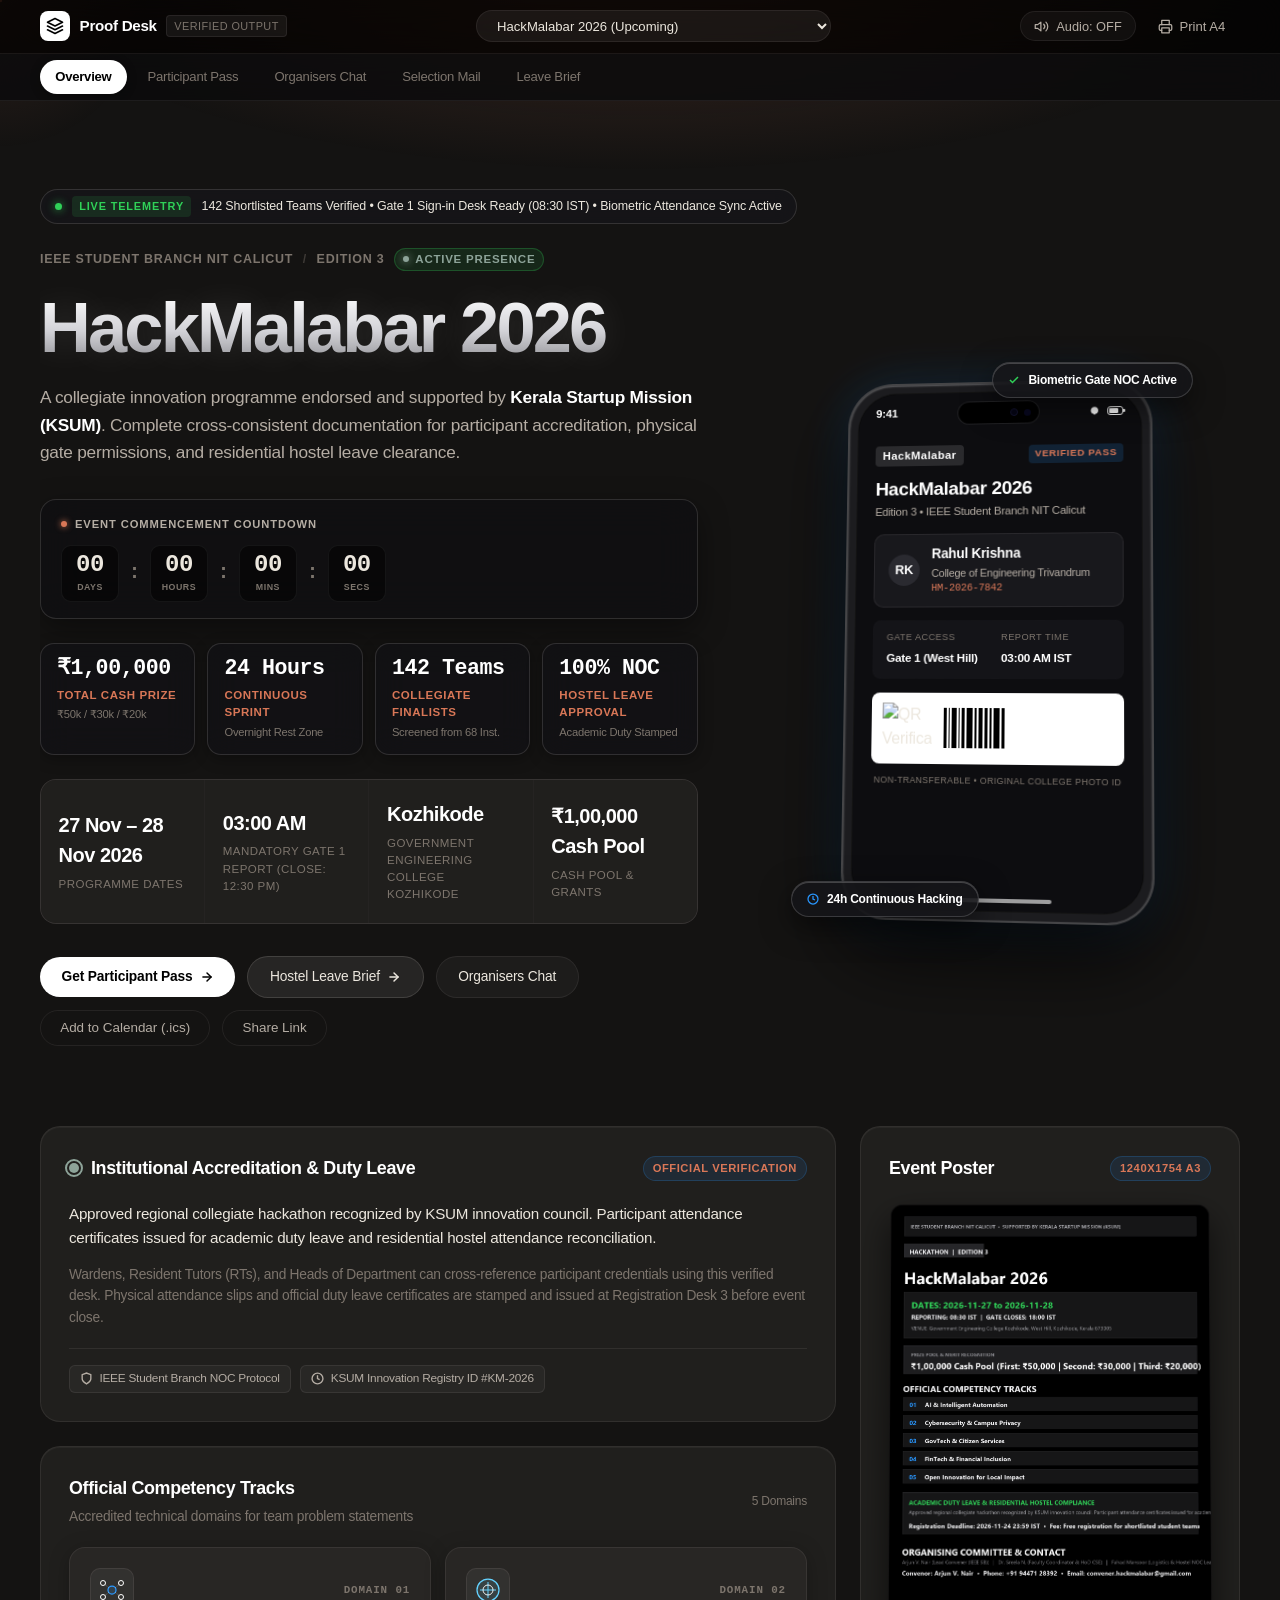
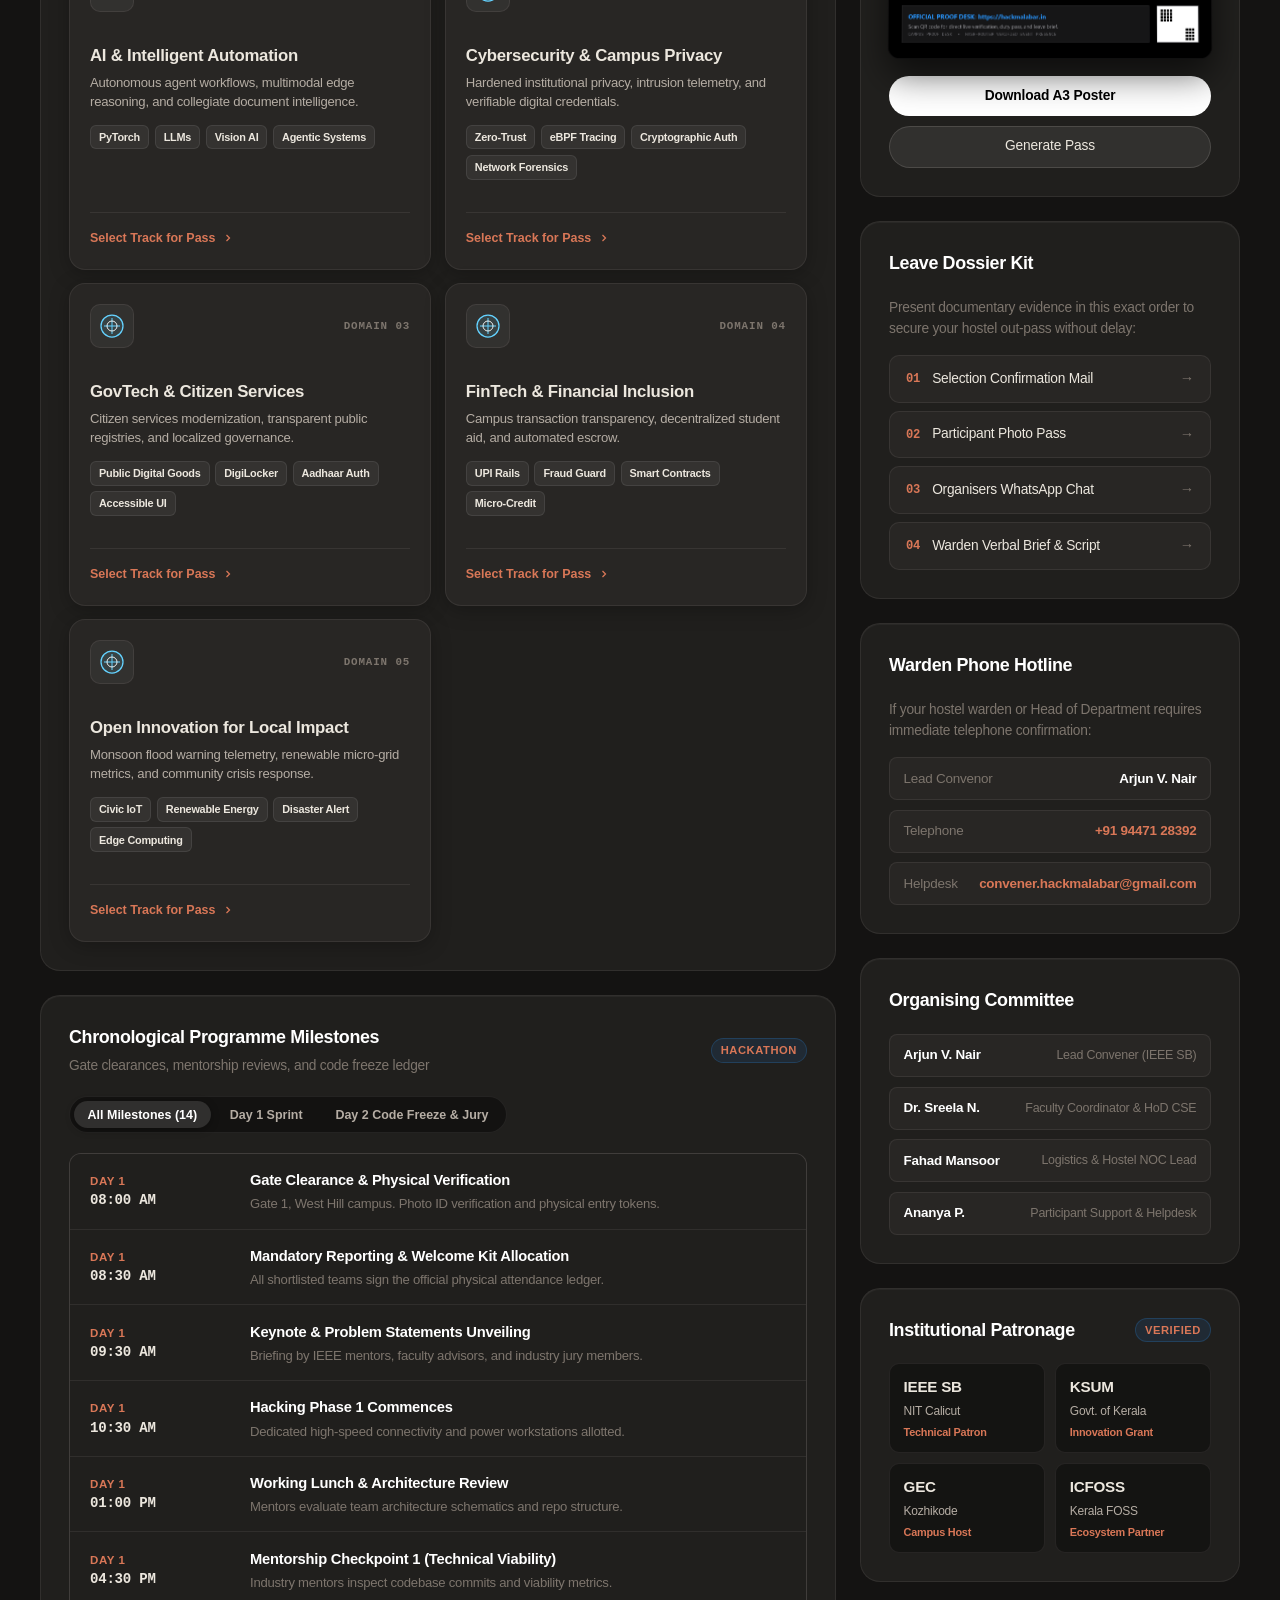
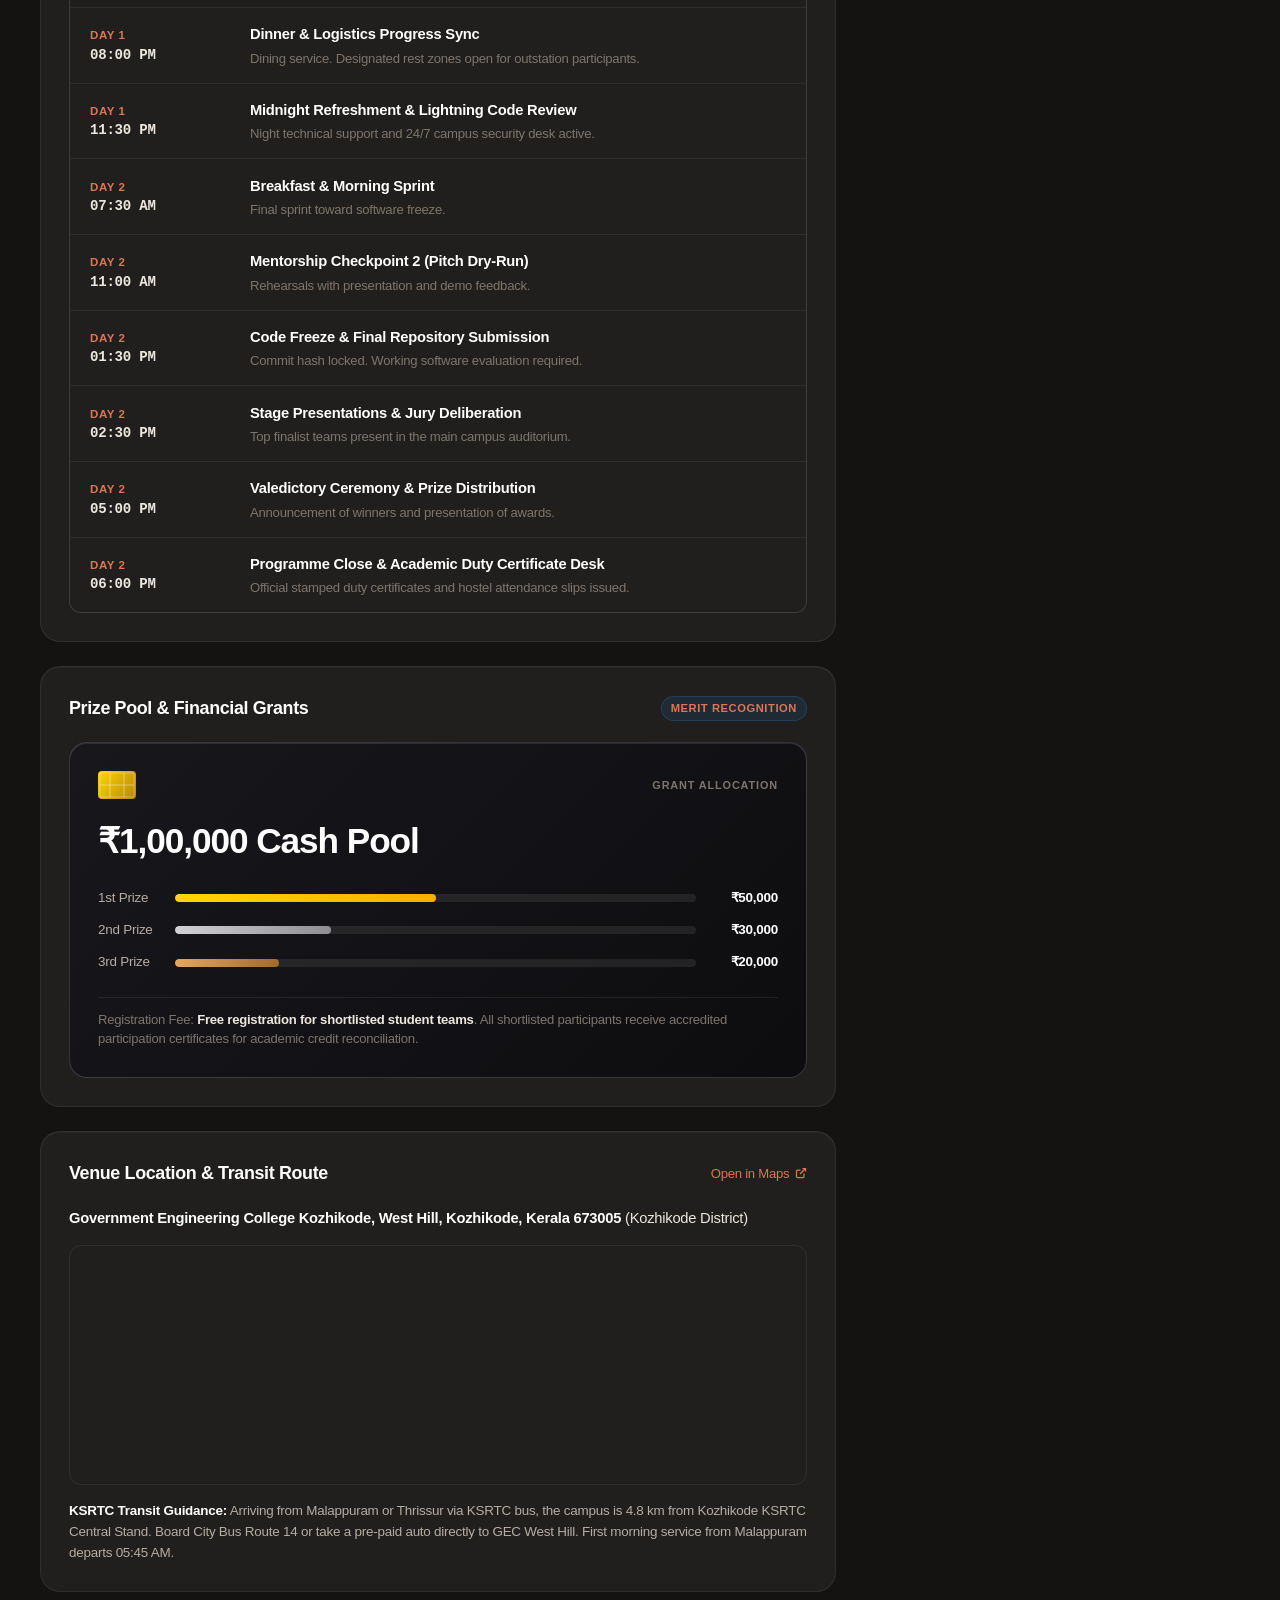
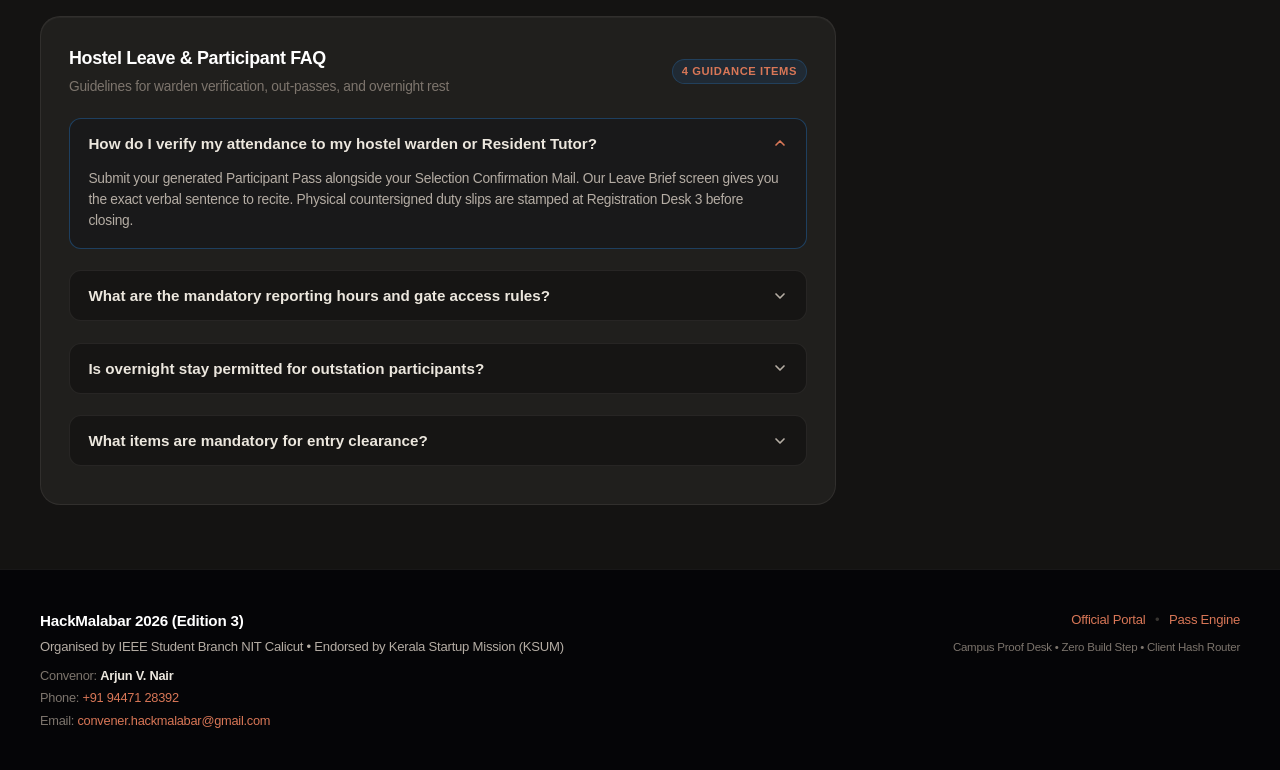
==== commit 764b9e87: "feat: complete mobile optimization and Claude signature color palette" ====
--- a/index.html
+++ b/index.html
@@ -6,7 +6,7 @@
   <meta name="description" content="Campus Proof Desk: a single record in, a complete publishable event presence out. Verified public page, participant pass, organisers chat, selection mail, calendar file and hostel leave brief.">
   <meta name="theme-color" content="#000000">
   <title>Campus Proof Desk — Verified Event Presence & Leave Dossier</title>
-  <link rel="stylesheet" href="style.css">
+  <link rel="stylesheet" href="style.css?v=3.0">
   <link rel="icon" href="data:image/svg+xml,<svg xmlns=%22http://www.w3.org/2000/svg%22 viewBox=%220 0 100 100%22><rect width=%22100%22 height=%22100%22 rx=%2222%22 fill=%22%23000%22/><text x=%2250%22 y=%2265%22 fill=%22%23fff%22 font-family=%22system-ui,sans-serif%22 font-weight=%22700%22 font-size=%2250%22 text-anchor=%22middle%22>P</text></svg>">
 </head>
 <body>
@@ -85,6 +85,7 @@
     </div>
   </footer>
 
-  <script src="app.js"></script>
+  <script src="app.js?v=3.0"></script>
+
 </body>
 </html>
--- a/style.css
+++ b/style.css
@@ -1,48 +1,73 @@
 /* ==========================================================================
-   Campus Proof Desk — Apple & Awwwards Production Design
-   Obsidian Black • SF Pro Typography • Precision Glass • Zero Slop
+   Campus Proof Desk — Claude AI Signature Design System
+   Warm Dark Espresso • Claude Terracotta & Clay • Warm Ivory Typography
    ========================================================================== */
 
 :root {
-  /* Apple Pro Typography System */
-  --font-sans: -apple-system, BlinkMacSystemFont, "SF Pro Display", "SF Pro Text", "Helvetica Neue", Helvetica, Arial, sans-serif;
+  /* Claude Typography System - Warm Humanist & Modern Clean */
+  --font-sans: -apple-system, BlinkMacSystemFont, "Segoe UI", Roboto, "Helvetica Neue", Arial, sans-serif;
+  --font-serif: "Iowan Old Style", "Apple Garamond", "Baskerville", "Times New Roman", "Droid Serif", Times, "Source Serif Pro", serif;
   --font-mono: "SF Mono", ui-monospace, Menlo, Monaco, Consolas, "Liberation Mono", "Courier New", monospace;
 
-  /* Apple Pro Color Palette */
-  --apple-black: #000000;
-  --apple-dark: #08080a;
-  --apple-card: #0f0f12;
-  --apple-card-elevated: #16161a;
-  --apple-card-hover: #1c1c22;
-  --apple-border: rgba(255, 255, 255, 0.08);
-  --apple-border-light: rgba(255, 255, 255, 0.14);
-  --apple-border-highlight: rgba(255, 255, 255, 0.22);
+  /* Claude Signature Warm Espresso & Charcoal Palette */
+  --claude-bg: #141312;               /* Iconic Claude warm dark background */
+  --claude-bg-subtle: #1a1918;        /* Subtle contrast section background */
+  --claude-surface: #201f1d;          /* Card surface base */
+  --claude-surface-elevated: #282624; /* Elevated card surface */
+  --claude-surface-hover: #32302c;    /* Hover card surface */
   
-  --apple-white: #f5f5f7;
-  --apple-gray-100: #e5e5ea;
-  --apple-gray-200: #d1d1d6;
-  --apple-gray-400: #a1a1a6;
-  --apple-gray-500: #86868b;
-  --apple-gray-700: #3a3a3c;
-  --apple-gray-900: #1c1c1e;
-
-  /* Apple Brand Accents */
-  --apple-blue: #2997ff;
-  --apple-blue-deep: #0071e3;
-  --apple-green: #30d158;
-  --apple-orange: #f56300;
-  --apple-glow: rgba(41, 151, 255, 0.15);
-
-  /* WhatsApp Theme Tokens */
-  --wa-bg: #0b141a;
-  --wa-header: #1f2c34;
-  --wa-bubble-in: #1f2c34;
-  --wa-bubble-out: #005c4b;
-  --wa-bubble-text: #e9edef;
-  --wa-time: #8696a0;
-  --wa-tick: #53bdeb;
-  --wa-banner: #182229;
-  --wa-banner-text: #ffd279;
+  --claude-border: rgba(236, 231, 222, 0.08);
+  --claude-border-light: rgba(236, 231, 222, 0.14);
+  --claude-border-highlight: rgba(217, 119, 87, 0.45);
+
+  /* Claude Warm Ivory & Stone Typography */
+  --claude-ivory: #faf7f2;
+  --claude-text-primary: #ece7de;
+  --claude-text-secondary: #b5ada4;
+  --claude-text-muted: #7d756d;
+  --claude-text-subtle: #57524d;
+
+  /* Iconic Claude Brand Accents */
+  --claude-terracotta: #d97757;       /* Iconic Claude Coral / Terracotta */
+  --claude-terracotta-hover: #c46243; /* Deep Terracotta */
+  --claude-clay-soft: rgba(217, 119, 87, 0.15);
+  --claude-clay-glow: rgba(217, 119, 87, 0.28);
+  --claude-amber: #d4a373;            /* Warm Claude Amber */
+  --claude-sage: #8da399;             /* Claude Sage Green (Success/Verification) */
+  --claude-sage-soft: rgba(141, 163, 153, 0.15);
+
+  /* Design Token Aliases */
+  --apple-black: var(--claude-bg);
+  --apple-dark: var(--claude-bg-subtle);
+  --apple-card: var(--claude-surface);
+  --apple-card-elevated: var(--claude-surface-elevated);
+  --apple-card-hover: var(--claude-surface-hover);
+  --apple-border: var(--claude-border);
+  --apple-border-light: var(--claude-border-light);
+  --apple-border-highlight: var(--claude-border-highlight);
+  --apple-white: var(--claude-text-primary);
+  --apple-gray-100: var(--claude-ivory);
+  --apple-gray-200: var(--claude-text-primary);
+  --apple-gray-400: var(--claude-text-secondary);
+  --apple-gray-500: var(--claude-text-muted);
+  --apple-gray-700: #383531;
+  --apple-gray-900: #262422;
+  --apple-blue: var(--claude-terracotta);
+  --apple-blue-deep: var(--claude-terracotta-hover);
+  --apple-green: var(--claude-sage);
+  --apple-orange: var(--claude-amber);
+  --apple-glow: var(--claude-clay-glow);
+
+  /* WhatsApp Theme Tokens (Warm Claude Dark Theme) */
+  --wa-bg: #141312;
+  --wa-header: #201f1d;
+  --wa-bubble-in: #262422;
+  --wa-bubble-out: #382721;
+  --wa-bubble-text: #ece7de;
+  --wa-time: #948c82;
+  --wa-tick: #d97757;
+  --wa-banner: #231f1c;
+  --wa-banner-text: #d4a373;
 }
 
 /* Base Reset */
@@ -62,6 +87,8 @@
   -moz-osx-font-smoothing: grayscale;
   scroll-behavior: smooth;
   letter-spacing: -0.015em;
+  overflow-x: hidden;
+  max-width: 100%;
 }
 
 body {
@@ -69,6 +96,8 @@
   display: flex;
   flex-direction: column;
   overflow-x: hidden;
+  max-width: 100%;
+  position: relative;
   background-color: var(--apple-black);
   color: var(--apple-white);
 }
@@ -392,6 +421,7 @@
    ========================================================================== */
 .hero-section {
   position: relative;
+  overflow: hidden;
   padding: 3rem 0 2.5rem;
   margin-bottom: 2.5rem;
 }
@@ -399,12 +429,12 @@
 .hero-ambient-spotlight {
   position: absolute;
   top: -60px;
-  left: 50%;
-  transform: translateX(-50%);
-  width: 100vw;
-  max-width: 1400px;
+  left: 0;
+  right: 0;
+  width: 100%;
+  max-width: 100%;
   height: 600px;
-  background: radial-gradient(ellipse 75% 55% at 50% 0%, rgba(41, 151, 255, 0.22) 0%, rgba(0, 0, 0, 0) 70%);
+  background: radial-gradient(ellipse 75% 55% at 50% 0%, rgba(217, 119, 87, 0.22) 0%, rgba(0, 0, 0, 0) 70%);
   pointer-events: none;
   z-index: 0;
 }
@@ -2438,118 +2468,612 @@
 /* ==========================================================================
    Mobile Responsive Adjustments (390px Viewport)
    ========================================================================== */
+/* ==========================================================================
+   Comprehensive Mobile Responsive Engine (Optimized for 360px - 480px Viewports)
+   Zero horizontal overflow • One-thumb ergonomics • Native touch feel
+   ========================================================================== */
 @media (max-width: 860px) {
+  html, body {
+    overflow-x: hidden;
+    width: 100%;
+  }
+
+  /* Header Bar */
+  .site-header {
+    backdrop-filter: blur(20px);
+    -webkit-backdrop-filter: blur(20px);
+  }
+
   .header-inner {
-    padding: 0.55rem 0.85rem;
-    gap: 0.5rem;
-  }
+    padding: 0.5rem 0.65rem;
+    gap: 0.35rem;
+    display: flex;
+    align-items: center;
+    justify-content: space-between;
+    width: 100%;
+    box-sizing: border-box;
+  }
+
+  .header-left {
+    gap: 0.35rem;
+    flex-shrink: 0;
+  }
+
+  .brand-symbol svg {
+    width: 16px;
+    height: 16px;
+  }
+
+  .brand-title {
+    font-size: 0.92rem;
+    font-weight: 700;
+  }
+
   .brand-pill {
-    display: none;
-  }
+    display: none !important;
+  }
+
+  .header-center {
+    flex: 1;
+    min-width: 0;
+    max-width: 125px;
+    display: flex;
+    justify-content: center;
+  }
+
+  .event-picker-wrap {
+    min-width: 0;
+    max-width: 125px;
+    width: 100%;
+  }
+
   .event-picker-select {
-    max-width: 155px;
-    font-size: 0.76rem;
+    width: 100%;
+    min-width: 0;
+    max-width: 125px;
+    font-size: 0.72rem;
+    padding: 0.35rem 0.45rem;
+    text-overflow: ellipsis;
+    overflow: hidden;
+    white-space: nowrap;
+    background: rgba(255, 255, 255, 0.05);
+    box-sizing: border-box;
+  }
+
+  .header-right {
+    display: flex;
+    align-items: center;
+    gap: 0.35rem;
+    flex-shrink: 0;
+  }
+
+  .sound-toggle,
+  #btn-sound-toggle,
+  #btn-global-print {
+    padding: 0 !important;
+    width: 32px !important;
+    height: 32px !important;
+    min-width: 32px !important;
+    border-radius: 50% !important;
+    display: inline-flex !important;
+    align-items: center !important;
+    justify-content: center !important;
+    flex-shrink: 0 !important;
+    background: rgba(236, 231, 222, 0.08) !important;
+    border: 1px solid rgba(236, 231, 222, 0.18) !important;
+    color: var(--claude-text-primary) !important;
+  }
+
+  .sound-toggle svg,
+  #btn-sound-toggle svg,
+  #btn-global-print svg {
+    width: 15px !important;
+    height: 15px !important;
+    stroke: var(--claude-text-primary) !important;
+    display: block !important;
+  }
+
+  .sound-toggle #sound-label,
+  .btn-ghost span {
+    display: none !important;
+  }
+
+  /* Sub-Navigation Tabs: Silky smooth horizontal scrollbar */
+  .sub-nav {
+    overflow: hidden;
+    position: relative;
+  }
+
+  .sub-nav-inner {
+    display: flex;
+    overflow-x: auto;
+    -webkit-overflow-scrolling: touch;
+    scrollbar-width: none;
+    padding: 0.4rem 0.65rem;
+    gap: 0.35rem;
+  }
+
+  .sub-nav-inner::-webkit-scrollbar {
+    display: none !important;
+  }
+
+  .sub-link {
+    font-size: 0.78rem;
+    padding: 0.35rem 0.7rem;
+    flex-shrink: 0;
+    border-radius: 980px;
+  }
+
+  /* Page Container & Typography */
+  .page-container {
+    padding: 1rem 0.65rem 2.5rem;
+    width: 100%;
+    max-width: 100%;
+    box-sizing: border-box;
+  }
+
+  .section-hero {
+    margin-bottom: 1.25rem;
+  }
+
+  .page-title {
+    font-size: clamp(1.4rem, 6vw, 1.85rem);
+    line-height: 1.15;
+    overflow-wrap: break-word;
+    word-break: break-word;
+    margin-bottom: 0.4rem;
+  }
+
+  .page-subhead {
+    font-size: 0.88rem;
+    line-height: 1.45;
+  }
+
+  /* Hero Section */
+  .hero-section {
+    padding-bottom: 1.5rem;
+  }
+
+  .hackathon-live-ticker {
+    width: 100%;
+    box-sizing: border-box;
+    margin-bottom: 1rem;
     padding: 0.35rem 0.65rem;
-    text-overflow: ellipsis;
-  }
-  .btn-ghost {
-    padding: 0.4rem 0.55rem;
-  }
-  .btn-ghost span {
-    display: none;
-  }
-  .sub-nav-inner {
-    padding: 0.35rem 0.85rem;
-  }
-  .page-container {
-    padding: 1.5rem 0.85rem 3rem;
+  }
+
+  .ticker-text {
+    font-size: 0.72rem;
   }
 
   .hero-split-grid {
     grid-template-columns: 1fr;
-    gap: 2.5rem;
-  }
-
-  .hero-device-col {
-    order: 2;
-  }
-
-  .iphone-pro-mockup {
-    transform: none;
-    max-width: 290px;
-  }
-
-  .chip-top-right {
-    right: -5px;
-  }
-
-  .chip-bottom-left {
-    left: -5px;
-  }
-
-  .visual-tracks-grid {
-    grid-template-columns: 1fr;
-  }
-
-  .phone-frame-outer {
-    max-width: 100%;
-  }
-
-  .iphone-hardware-chassis {
-    border-radius: 36px;
-    padding: 6px;
+    gap: 1.75rem;
   }
 
   .hero-eyebrow {
     flex-wrap: wrap;
-    gap: 0.4rem 0.6rem;
+    gap: 0.35rem 0.5rem;
+    font-size: 0.7rem;
+  }
+
+  .hero-headline {
+    font-size: clamp(1.85rem, 8vw, 2.5rem);
+    line-height: 1.08;
+    margin-bottom: 0.75rem;
+    overflow-wrap: break-word;
+    word-break: break-word;
+  }
+
+  .hero-subhead {
+    font-size: 0.9rem;
+    line-height: 1.5;
+    margin-bottom: 1.15rem;
+  }
+
+  /* Countdown HUD on 390px/360px */
+  .hackathon-countdown-hud {
+    padding: 0.75rem 0.65rem;
+    margin-bottom: 1rem;
+    border-radius: 12px;
+  }
+
+  .countdown-hud-title {
+    font-size: 0.62rem;
+  }
+
+  .countdown-blocks-grid {
+    gap: 0.2rem;
+    justify-content: space-between;
+  }
+
+  .cd-digit-block {
+    min-width: 40px;
+    flex: 1;
+    padding: 0.35rem 0.15rem;
+    border-radius: 8px;
+  }
+
+  .cd-num {
+    font-size: 1.15rem;
+  }
+
+  .cd-unit {
+    font-size: 0.48rem;
+  }
+
+  .cd-colon {
+    font-size: 0.95rem;
+  }
+
+  /* Hackathon Keynote Stats Ribbon */
+  .hackathon-stats-ribbon {
+    grid-template-columns: repeat(2, 1fr);
+    gap: 0.45rem;
+    margin-bottom: 1rem;
+  }
+
+  .stat-ribbon-card {
+    padding: 0.65rem 0.75rem;
+    border-radius: 12px;
+  }
+
+  .ribbon-val {
+    font-size: 1.15rem;
+  }
+
+  .ribbon-title {
+    font-size: 0.62rem;
+  }
+
+  .ribbon-sub {
+    font-size: 0.62rem;
+  }
+
+  /* Key Metrics Strip */
+  .metrics-grid {
+    grid-template-columns: 1fr;
+    gap: 1px;
+    margin-bottom: 1.25rem;
+  }
+
+  .metric-cell {
+    padding: 0.75rem 0.85rem;
+  }
+
+  .metric-value {
+    font-size: 0.95rem;
+  }
+
+  .metric-label {
     font-size: 0.72rem;
   }
 
-  .hero-headline {
-    font-size: clamp(1.8rem, 7.5vw, 2.7rem);
-    letter-spacing: -0.03em;
-    word-break: normal;
-    overflow-wrap: break-word;
-  }
-
-  .hero-subhead {
-    font-size: 1rem;
-    line-height: 1.5;
-  }
-
+  /* Hero CTA Buttons on Mobile: full width, thumb-friendly */
   .hero-cta-bar {
+    display: flex;
     flex-direction: column;
-    align-items: stretch;
-    gap: 0.6rem;
-  }
+    width: 100%;
+    gap: 0.5rem;
+  }
+
   .hero-cta-bar .btn-apple-primary,
   .hero-cta-bar .btn-apple-secondary,
   .hero-cta-bar .btn-apple-tertiary,
   .hero-cta-bar .btn-apple-ghost {
     width: 100%;
     justify-content: center;
-  }
-
-  .metrics-grid {
-    grid-template-columns: 1fr;
-    gap: 1px;
-  }
-
+    min-height: 48px;
+    font-size: 0.9rem;
+    border-radius: 980px;
+  }
+
+  /* iPhone Pro Mockup */
+  .hero-device-col {
+    order: 2;
+    margin-top: 1rem;
+    width: 100%;
+    max-width: 100%;
+  }
+
+  .device-stage {
+    width: 100%;
+    max-width: 100%;
+    padding: 0;
+  }
+
+  .iphone-pro-mockup {
+    max-width: 100%;
+    width: 100%;
+    transform: none !important;
+    border-radius: 36px;
+    padding: 6px;
+  }
+
+  .floating-chip {
+    display: none !important;
+  }
+
+  /* Bento Layouts & Cards */
   .bento-layout {
     grid-template-columns: 1fr;
-  }
-
+    gap: 1.25rem;
+  }
+
+  .bento-primary-col,
+  .bento-secondary-col {
+    width: 100%;
+  }
+
+  .bento-card {
+    padding: 1.15rem 0.85rem;
+    border-radius: 14px;
+    margin-bottom: 0.85rem;
+  }
+
+  .card-header-row {
+    flex-wrap: wrap;
+    gap: 0.4rem;
+    margin-bottom: 0.85rem;
+  }
+
+  .card-title {
+    font-size: 1.02rem;
+  }
+
+  .visual-tracks-grid {
+    grid-template-columns: 1fr;
+    gap: 0.75rem;
+  }
+
+  .visual-track-card {
+    padding: 1rem 0.85rem;
+    border-radius: 12px;
+  }
+
+  /* Timeline & Schedule */
+  .schedule-filter-bar {
+    display: flex;
+    width: 100%;
+    overflow-x: auto;
+    scrollbar-width: none;
+    -webkit-overflow-scrolling: touch;
+    gap: 0.25rem;
+    box-sizing: border-box;
+  }
+
+  .sched-filter-btn {
+    flex-shrink: 0;
+    font-size: 0.72rem;
+    padding: 0.35rem 0.65rem;
+  }
+
+  .timeline-row {
+    grid-template-columns: 1fr;
+    gap: 0.35rem;
+    padding: 0.75rem 0.65rem;
+  }
+
+  /* Titanium Card */
+  .prize-titanium-card {
+    padding: 1.15rem 0.85rem;
+    border-radius: 16px;
+  }
+
+  .prize-big-number {
+    font-size: 1.6rem;
+  }
+
+  .tier-bar-row {
+    gap: 0.4rem;
+  }
+
+  .tier-name {
+    width: 65px;
+    font-size: 0.78rem;
+  }
+
+  /* FAQ Accordion */
+  .faq-question-btn {
+    padding: 0.85rem 0.85rem;
+    font-size: 0.88rem;
+  }
+
+  .faq-answer-inner {
+    padding: 0 0.85rem 0.85rem;
+    font-size: 0.82rem;
+  }
+
+  /* Participant Pass Screen */
   .pass-layout {
     grid-template-columns: 1fr;
+    gap: 1.25rem;
+  }
+
+  .apple-pass {
+    width: 100%;
+    max-width: 100%;
+    border-radius: 18px;
+    margin: 0 auto;
+    box-sizing: border-box;
+  }
+
+  .pass-header-strip {
+    padding: 1rem 0.85rem;
+  }
+
+  .pass-body-section {
+    padding: 1rem 0.85rem;
+  }
+
+  .pass-grid-fields {
+    grid-template-columns: 1fr;
+    gap: 0.6rem;
+  }
+
+  .pass-qr-row {
+    flex-direction: column;
+    text-align: center;
+    align-items: center;
+    gap: 0.85rem;
+  }
+
+  .pass-qr-box {
+    margin: 0 auto;
+  }
+
+  .pass-controls-column {
+    width: 100%;
+  }
+
+  .pass-controls-column .apple-input,
+  .pass-controls-column .apple-select {
+    font-size: 16px !important;
+    min-height: 48px;
+    padding: 0.75rem 0.85rem;
+  }
+
+  .pass-actions-group {
+    flex-direction: column;
+    width: 100%;
+  }
+
+  .pass-actions-group button,
+  .pass-actions-group a {
+    width: 100%;
+    justify-content: center;
+    min-height: 48px;
+  }
+
+  /* WhatsApp Chat Screen */
+  .wa-chat-container {
+    max-width: 100%;
+    border-radius: 12px;
+    min-height: 70vh;
+  }
+
+  .wa-chat-header {
+    padding: 0.55rem 0.65rem;
+  }
+
+  .wa-messages-area {
+    padding: 0.75rem 0.5rem;
+  }
+
+  .wa-msg {
+    max-width: 90%;
+    font-size: 0.85rem;
+    padding: 0.5rem 0.65rem;
+  }
+
+  .wa-input-strip {
+    padding: 0.45rem 0.55rem;
+  }
+
+  /* Selection Mail Screen */
+  .mail-envelope {
+    padding: 1rem 0.75rem;
+    border-radius: 12px;
+    width: 100%;
+    box-sizing: border-box;
+  }
+
+  .mail-subject {
+    font-size: 1.15rem;
+    line-height: 1.25;
+    overflow-wrap: break-word;
+    word-break: break-word;
+  }
+
+  .mail-sender-row {
+    flex-direction: column;
+    align-items: flex-start;
+    gap: 0.5rem;
+  }
+
+  .mail-meta-tags {
+    flex-wrap: wrap;
+    gap: 0.3rem;
+  }
+
+  .mail-actions-bar {
+    flex-direction: column;
+    width: 100%;
+    gap: 0.5rem;
+  }
+
+  .mail-actions-bar button,
+  .mail-actions-bar a {
+    width: 100%;
+    justify-content: center;
+    min-height: 46px;
+  }
+
+  /* Leave Brief Screen */
+  .verbal-box {
+    padding: 0.85rem 0.75rem;
+  }
+
+  .verbal-quote {
+    font-size: 0.88rem;
+    line-height: 1.5;
   }
 
   .scripts-two-col {
     grid-template-columns: 1fr;
+    gap: 0.85rem;
   }
 
   .dossier-numbered-grid {
     grid-template-columns: 1fr;
+    gap: 0.65rem;
+  }
+
+  .card-actions-row {
+    flex-direction: column;
+    width: 100%;
+    gap: 0.5rem;
+  }
+
+  .card-actions-row button,
+  .card-actions-row a {
+    width: 100%;
+    justify-content: center;
+    min-height: 46px;
+  }
+
+  /* Admin Screen & Lock Gate */
+  .admin-lock-wrapper {
+    padding: 1rem 0.5rem;
+    min-height: 55vh;
+  }
+
+  .admin-lock-card {
+    padding: 1.5rem 1rem;
+    border-radius: 16px;
+    width: 100%;
+  }
+
+  .lock-key-input {
+    font-size: 16px !important;
+    min-height: 48px;
+  }
+
+  .hero-actions-row {
+    flex-direction: column;
+    align-items: flex-start;
+    gap: 0.85rem;
+  }
+
+  .action-buttons-wrap {
+    width: 100%;
+    flex-direction: column;
+    gap: 0.5rem;
+  }
+
+  .action-buttons-wrap button {
+    width: 100%;
+    justify-content: center;
+    min-height: 46px;
   }
 
   .admin-layout {
@@ -2560,17 +3084,16 @@
     grid-template-columns: 1fr;
   }
 
+  /* Footer */
   .footer-inner {
     flex-direction: column;
     align-items: flex-start;
-  }
+    gap: 1rem;
+    padding: 1.5rem 0.85rem;
+  }
+
   .footer-right {
     align-items: flex-start;
-  }
-
-  .timeline-row {
-    grid-template-columns: 1fr;
-    gap: 0.35rem;
   }
 }
 
@@ -2581,8 +3104,8 @@
   position: fixed;
   top: 0;
   left: 0;
-  width: 100vw;
-  height: 100vh;
+  width: 100%;
+  height: 100%;
   pointer-events: none;
   z-index: 0;
   opacity: 0.65;
@@ -2595,7 +3118,7 @@
   width: 300px;
   height: 300px;
   border-radius: 50%;
-  background: radial-gradient(circle, rgba(41, 151, 255, 0.08) 0%, rgba(41, 151, 255, 0) 70%);
+  background: radial-gradient(circle, rgba(217, 119, 87, 0.12) 0%, rgba(217, 119, 87, 0) 70%);
   pointer-events: none;
   z-index: 1;
   transition: transform 0.08s ease-out;
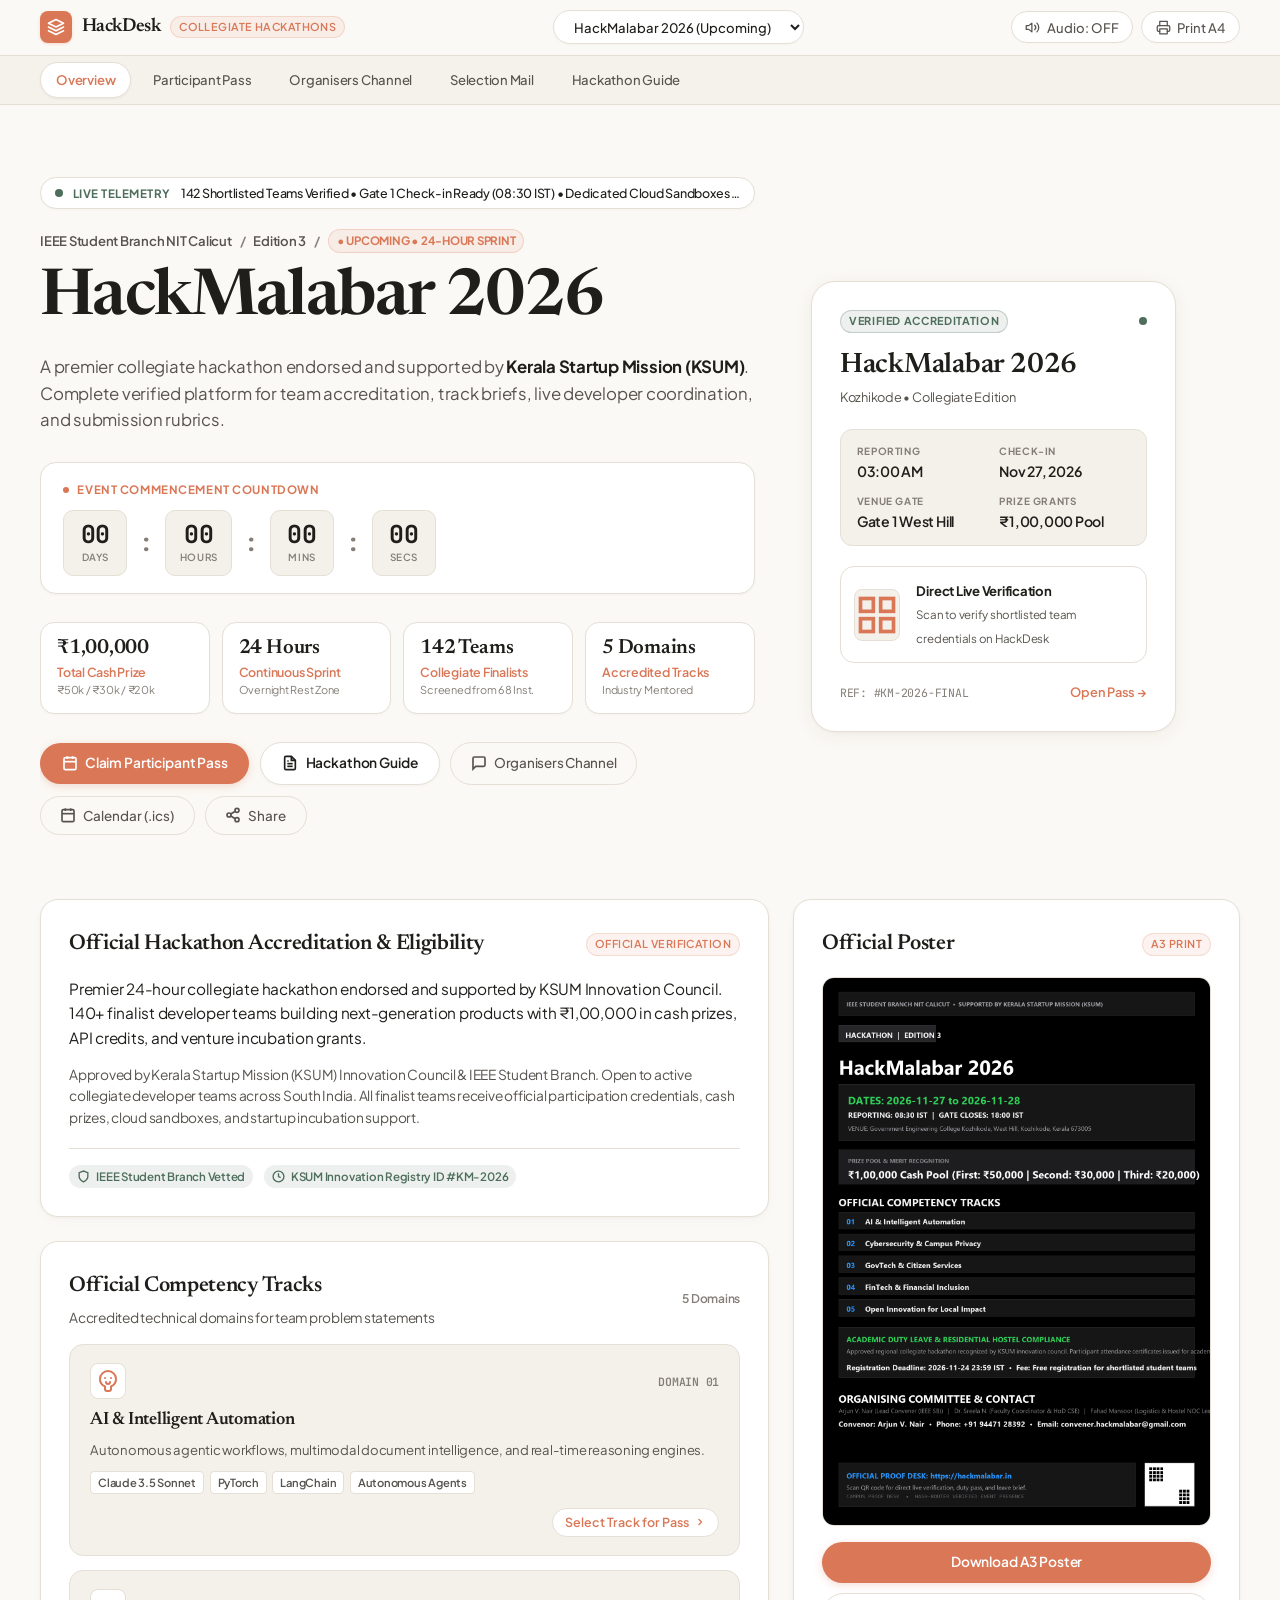
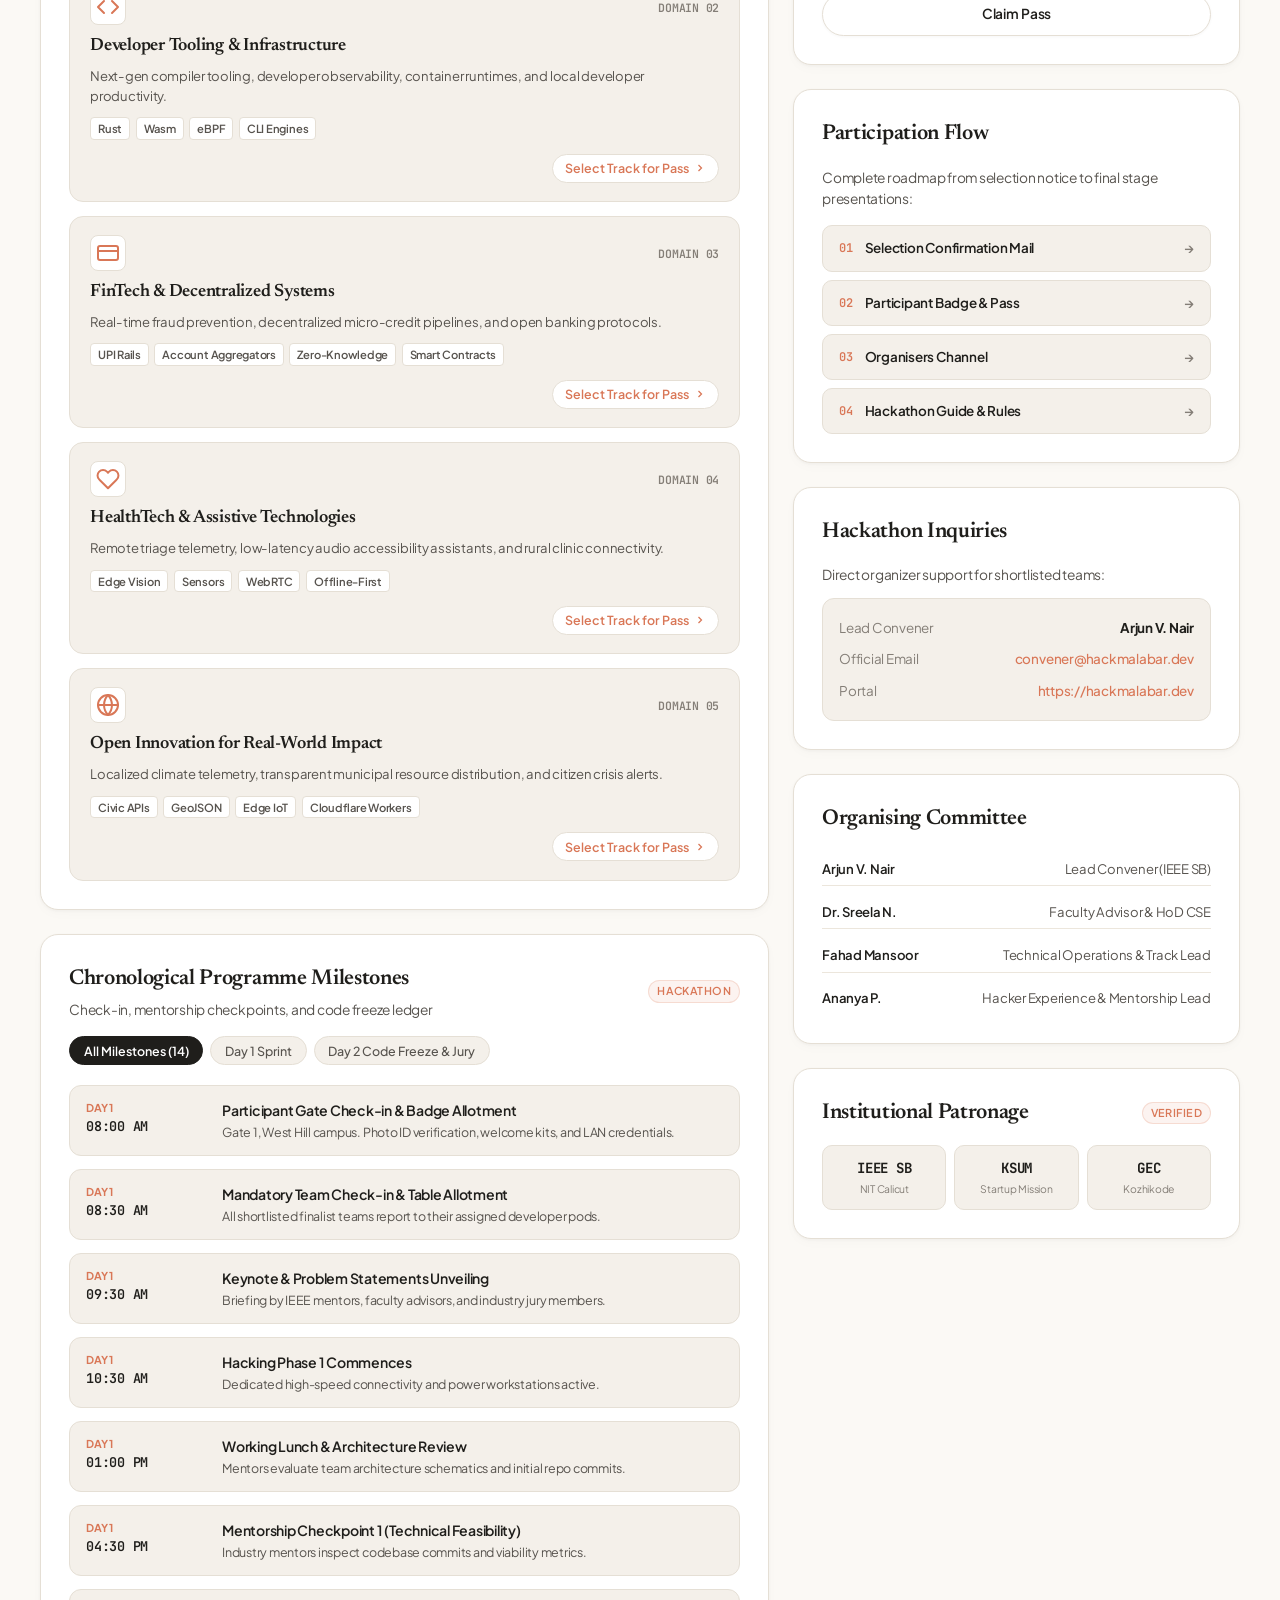
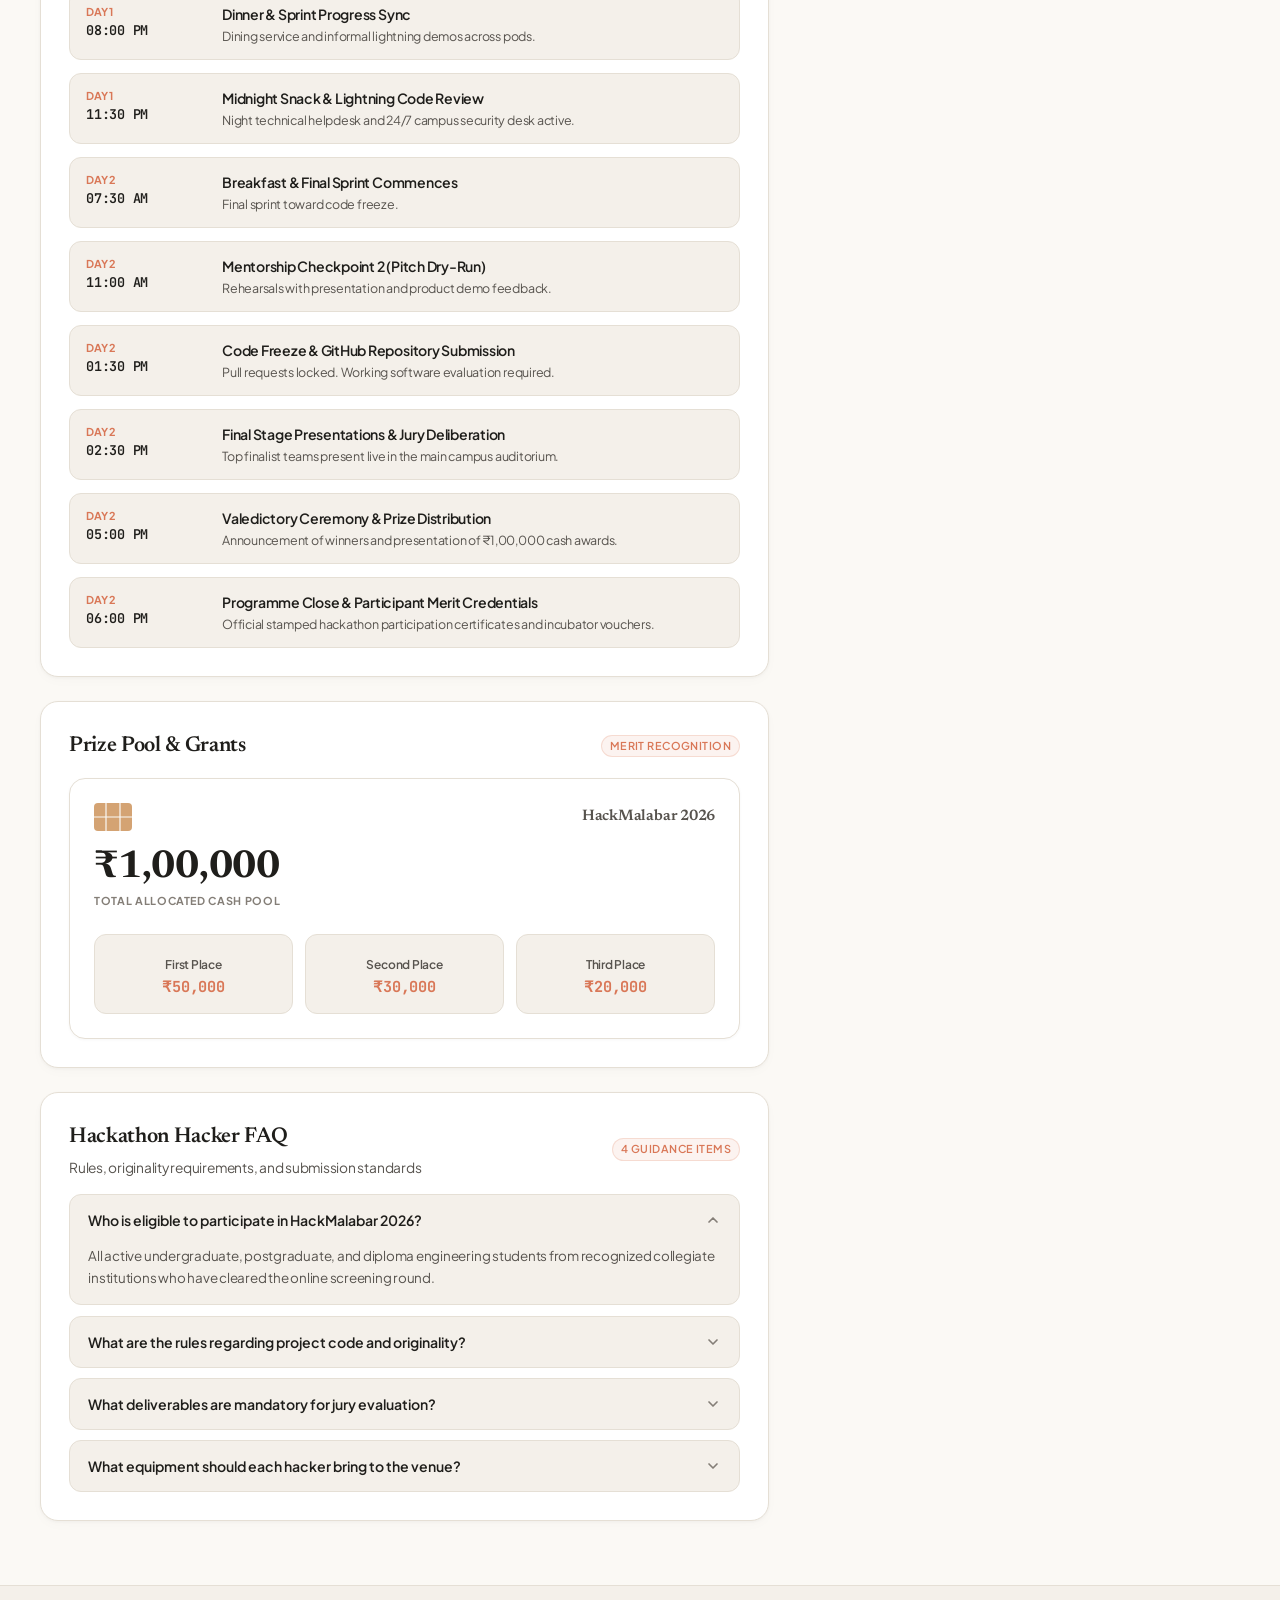
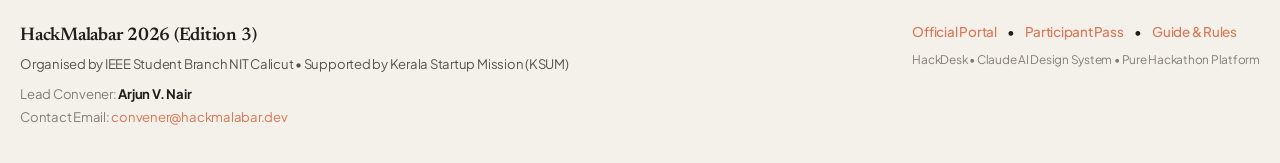
==== commit 41961aa6: "feat: redesign with Claude AI editorial design system, warm palette, zero hostel/phone references, p" ====
--- a/index.html
+++ b/index.html
@@ -3,37 +3,39 @@
 <head>
   <meta charset="UTF-8">
   <meta name="viewport" content="width=device-width, initial-scale=1.0, maximum-scale=5.0">
-  <meta name="description" content="Campus Proof Desk: a single record in, a complete publishable event presence out. Verified public page, participant pass, organisers chat, selection mail, calendar file and hostel leave brief.">
-  <meta name="theme-color" content="#000000">
-  <title>Campus Proof Desk — Verified Event Presence & Leave Dossier</title>
-  <link rel="stylesheet" href="style.css?v=3.0">
-  <link rel="icon" href="data:image/svg+xml,<svg xmlns=%22http://www.w3.org/2000/svg%22 viewBox=%220 0 100 100%22><rect width=%22100%22 height=%22100%22 rx=%2222%22 fill=%22%23000%22/><text x=%2250%22 y=%2265%22 fill=%22%23fff%22 font-family=%22system-ui,sans-serif%22 font-weight=%22700%22 font-size=%2250%22 text-anchor=%22middle%22>P</text></svg>">
+  <meta name="description" content="HackDesk: Collegiate Hackathon Posting & Verification Platform. Single record in, verified event presence out. Official event page, participant pass, live developer channel, selection mail, and submission guide.">
+  <meta name="theme-color" content="#fbf9f5">
+  <title>HackDesk — Collegiate Hackathon Posting & Verification Desk</title>
+
+  <!-- Claude Typography: Editorial Serif + Humanist Sans + Monospace -->
+  <link rel="preconnect" href="https://fonts.googleapis.com">
+  <link rel="preconnect" href="https://fonts.gstatic.com" crossorigin>
+  <link href="https://fonts.googleapis.com/css2?family=Newsreader:ital,opsz,wght@0,6..72,400;0,6..72,500;0,6..72,600;1,6..72,400&family=Plus+Jakarta+Sans:wght@400;500;600;700&family=JetBrains+Mono:wght@400;500;600&display=swap" rel="stylesheet">
+
+  <link rel="stylesheet" href="style.css?v=4.0">
+  <link rel="icon" href="data:image/svg+xml,<svg xmlns=%22http://www.w3.org/2000/svg%22 viewBox=%220 0 100 100%22><rect width=%22100%22 height=%22100%22 rx=%2222%22 fill=%22%23d97757%22/><text x=%2250%22 y=%2266%22 fill=%22%23ffffff%22 font-family=%22serif%22 font-weight=%22600%22 font-size=%2252%22 text-anchor=%22middle%22>H</text></svg>">
 </head>
 <body>
-  <!-- Interactive Ambient Background Canvas & Mouse Glow -->
-  <canvas id="cyber-canvas" class="cyber-particles-canvas" aria-hidden="true"></canvas>
-  <div id="cursor-glow" class="cursor-glow-mesh" aria-hidden="true"></div>
-
-  <!-- Apple-Style Global Frosted Header -->
+  <!-- Claude Frosted Warm Header -->
   <header class="site-header" role="banner">
     <div class="header-inner">
       <div class="header-left">
-        <a href="#/" class="brand-link" aria-label="Campus Proof Desk Home">
+        <a href="#/" class="brand-link" aria-label="HackDesk Home">
           <span class="brand-symbol">
             <svg width="18" height="18" viewBox="0 0 24 24" fill="none" stroke="currentColor" stroke-width="2.2" stroke-linecap="round" stroke-linejoin="round">
               <path d="M12 2L2 7l10 5 10-5-10-5zM2 17l10 5 10-5M2 12l10 5 10-5"/>
             </svg>
           </span>
-          <span class="brand-title">Proof Desk</span>
-          <span class="brand-pill">Verified Output</span>
+          <span class="brand-title">HackDesk</span>
+          <span class="brand-pill">Collegiate Hackathons</span>
         </a>
       </div>
 
       <div class="header-center">
-        <!-- Event Switcher Capsule -->
+        <!-- Hackathon Switcher -->
         <div class="event-picker-wrap">
-          <label for="event-selector" class="sr-only">Choose Event</label>
-          <select id="event-selector" class="event-picker-select" aria-label="Choose Event">
+          <label for="event-selector" class="sr-only">Choose Hackathon</label>
+          <select id="event-selector" class="event-picker-select" aria-label="Choose Hackathon">
             <!-- Populated dynamically -->
           </select>
         </div>
@@ -60,14 +62,14 @@
     </div>
   </header>
 
-  <!-- Secondary Navigation: Apple Sub-Bar -->
+  <!-- Secondary Navigation: Claude Editorial Sub-Bar -->
   <nav class="sub-nav" role="navigation" aria-label="Screens Navigation">
     <div class="sub-nav-inner" id="nav-tabs-container">
       <a href="#/e/hackmalabar-2026" class="sub-link active" data-screen="public">Overview</a>
       <a href="#/e/hackmalabar-2026/pass" class="sub-link" data-screen="pass">Participant Pass</a>
-      <a href="#/e/hackmalabar-2026/chat" class="sub-link" data-screen="chat">Organisers Chat</a>
+      <a href="#/e/hackmalabar-2026/chat" class="sub-link" data-screen="chat">Organisers Channel</a>
       <a href="#/e/hackmalabar-2026/mail" class="sub-link" data-screen="mail">Selection Mail</a>
-      <a href="#/e/hackmalabar-2026/brief" class="sub-link" data-screen="brief">Leave Brief</a>
+      <a href="#/e/hackmalabar-2026/brief" class="sub-link" data-screen="brief">Hackathon Guide</a>
     </div>
   </nav>
 
@@ -85,7 +87,6 @@
     </div>
   </footer>
 
-  <script src="app.js?v=3.0"></script>
-
+  <script src="app.js?v=4.0"></script>
 </body>
 </html>
--- a/style.css
+++ b/style.css
@@ -1,42 +1,43 @@
 /* ==========================================================================
-   Campus Proof Desk — Claude AI Signature Design System
-   Warm Dark Espresso • Claude Terracotta & Clay • Warm Ivory Typography
+   HackDesk — Claude AI Signature Design System
+   Warm Cream Oat Paper • Claude Terracotta & Clay • Warm Editorial Typography
    ========================================================================== */
 
 :root {
-  /* Claude Typography System - Warm Humanist & Modern Clean */
-  --font-sans: -apple-system, BlinkMacSystemFont, "Segoe UI", Roboto, "Helvetica Neue", Arial, sans-serif;
-  --font-serif: "Iowan Old Style", "Apple Garamond", "Baskerville", "Times New Roman", "Droid Serif", Times, "Source Serif Pro", serif;
-  --font-mono: "SF Mono", ui-monospace, Menlo, Monaco, Consolas, "Liberation Mono", "Courier New", monospace;
-
-  /* Claude Signature Warm Espresso & Charcoal Palette */
-  --claude-bg: #141312;               /* Iconic Claude warm dark background */
-  --claude-bg-subtle: #1a1918;        /* Subtle contrast section background */
-  --claude-surface: #201f1d;          /* Card surface base */
-  --claude-surface-elevated: #282624; /* Elevated card surface */
-  --claude-surface-hover: #32302c;    /* Hover card surface */
+  /* Claude Typography System - Editorial Serif & Humanist Sans */
+  --font-serif: "Newsreader", "Copernicus", "Iowan Old Style", "Apple Garamond", "Baskerville", Georgia, serif;
+  --font-sans: "Plus Jakarta Sans", system-ui, -apple-system, BlinkMacSystemFont, "Segoe UI", Roboto, sans-serif;
+  --font-mono: "JetBrains Mono", "SF Mono", ui-monospace, Menlo, Monaco, Consolas, monospace;
+
+  /* Claude Signature Warm Cream & Oat Paper Palette */
+  --claude-bg: #fbf9f5;               /* Warm cream oat paper base */
+  --claude-bg-subtle: #f4f0ea;        /* Subtle contrast section background */
+  --claude-surface: #ffffff;          /* Clean white card surface */
+  --claude-surface-elevated: #fcfbfa; /* Subtle elevated surface */
+  --claude-surface-hover: #f7f4ee;    /* Warm hover card surface */
   
-  --claude-border: rgba(236, 231, 222, 0.08);
-  --claude-border-light: rgba(236, 231, 222, 0.14);
-  --claude-border-highlight: rgba(217, 119, 87, 0.45);
-
-  /* Claude Warm Ivory & Stone Typography */
-  --claude-ivory: #faf7f2;
-  --claude-text-primary: #ece7de;
-  --claude-text-secondary: #b5ada4;
-  --claude-text-muted: #7d756d;
-  --claude-text-subtle: #57524d;
-
-  /* Iconic Claude Brand Accents */
+  --claude-border: #e5dfd5;           /* Warm paper border */
+  --claude-border-light: #ece6dc;     /* Subtle paper border */
+  --claude-border-highlight: #d97757; /* Claude Terracotta highlight */
+
+  /* Claude Warm Charcoal & Stone Ink */
+  --claude-ink: #1f1e1b;              /* Deep warm charcoal ink */
+  --claude-text-primary: #1f1e1b;
+  --claude-text-secondary: #57534e;   /* Warm stone text */
+  --claude-text-muted: #847e77;       /* Muted text */
+  --claude-text-subtle: #a8a29a;      /* Subtle caption text */
+
+  /* Iconic Claude Accents */
   --claude-terracotta: #d97757;       /* Iconic Claude Coral / Terracotta */
   --claude-terracotta-hover: #c46243; /* Deep Terracotta */
-  --claude-clay-soft: rgba(217, 119, 87, 0.15);
-  --claude-clay-glow: rgba(217, 119, 87, 0.28);
+  --claude-clay-soft: rgba(217, 119, 87, 0.09);
+  --claude-clay-glow: rgba(217, 119, 87, 0.16);
   --claude-amber: #d4a373;            /* Warm Claude Amber */
-  --claude-sage: #8da399;             /* Claude Sage Green (Success/Verification) */
-  --claude-sage-soft: rgba(141, 163, 153, 0.15);
-
-  /* Design Token Aliases */
+  --claude-amber-soft: rgba(212, 163, 115, 0.12);
+  --claude-sage: #4e6e5d;             /* Claude Sage Green (Success/Verification) */
+  --claude-sage-soft: rgba(78, 110, 93, 0.10);
+
+  /* Design Token Aliases (Light Mode Claude Aesthetics) */
   --apple-black: var(--claude-bg);
   --apple-dark: var(--claude-bg-subtle);
   --apple-card: var(--claude-surface);
@@ -46,28 +47,28 @@
   --apple-border-light: var(--claude-border-light);
   --apple-border-highlight: var(--claude-border-highlight);
   --apple-white: var(--claude-text-primary);
-  --apple-gray-100: var(--claude-ivory);
-  --apple-gray-200: var(--claude-text-primary);
-  --apple-gray-400: var(--claude-text-secondary);
-  --apple-gray-500: var(--claude-text-muted);
-  --apple-gray-700: #383531;
-  --apple-gray-900: #262422;
+  --apple-gray-100: #2d2b27;
+  --apple-gray-200: #423f3a;
+  --apple-gray-400: #57534e;
+  --apple-gray-500: #847e77;
+  --apple-gray-700: #e5dfd5;
+  --apple-gray-900: #f4f0ea;
   --apple-blue: var(--claude-terracotta);
   --apple-blue-deep: var(--claude-terracotta-hover);
   --apple-green: var(--claude-sage);
   --apple-orange: var(--claude-amber);
   --apple-glow: var(--claude-clay-glow);
 
-  /* WhatsApp Theme Tokens (Warm Claude Dark Theme) */
-  --wa-bg: #141312;
-  --wa-header: #201f1d;
-  --wa-bubble-in: #262422;
-  --wa-bubble-out: #382721;
-  --wa-bubble-text: #ece7de;
-  --wa-time: #948c82;
+  /* Channel Theme Tokens (Claude Warm Paper Theme) */
+  --wa-bg: #f7f4ee;
+  --wa-header: #ffffff;
+  --wa-bubble-in: #ffffff;
+  --wa-bubble-out: #f7ece8;
+  --wa-bubble-text: #1f1e1b;
+  --wa-time: #847e77;
   --wa-tick: #d97757;
-  --wa-banner: #231f1c;
-  --wa-banner-text: #d4a373;
+  --wa-banner: #f0eae0;
+  --wa-banner-text: #57534e;
 }
 
 /* Base Reset */
@@ -81,8 +82,8 @@
   font-size: 16px;
   line-height: 1.5;
   font-family: var(--font-sans);
-  background-color: var(--apple-black);
-  color: var(--apple-white);
+  background-color: var(--claude-bg);
+  color: var(--claude-text-primary);
   -webkit-font-smoothing: antialiased;
   -moz-osx-font-smoothing: grayscale;
   scroll-behavior: smooth;
@@ -98,17 +99,17 @@
   overflow-x: hidden;
   max-width: 100%;
   position: relative;
-  background-color: var(--apple-black);
-  color: var(--apple-white);
+  background-color: var(--claude-bg);
+  color: var(--claude-text-primary);
 }
 
 :focus-visible {
-  outline: 2px solid var(--apple-blue);
+  outline: 2px solid var(--claude-terracotta);
   outline-offset: 3px;
 }
 
 a {
-  color: var(--apple-blue);
+  color: var(--claude-terracotta);
   text-decoration: none;
   transition: opacity 0.15s ease, color 0.15s ease;
 }
@@ -147,16 +148,16 @@
 }
 
 /* ==========================================================================
-   Header: Apple Precision Glass Bar
+   Header: Claude Warm Frosted Glass Bar
    ========================================================================== */
 .site-header {
   position: sticky;
   top: 0;
   z-index: 1000;
-  background: rgba(0, 0, 0, 0.75);
-  backdrop-filter: blur(25px) saturate(180%);
-  -webkit-backdrop-filter: blur(25px) saturate(180%);
-  border-bottom: 1px solid var(--apple-border);
+  background: rgba(251, 249, 245, 0.94);
+  backdrop-filter: blur(20px);
+  -webkit-backdrop-filter: blur(20px);
+  border-bottom: 1px solid var(--claude-border);
 }
 
 .header-inner {
@@ -179,41 +180,42 @@
   display: inline-flex;
   align-items: center;
   gap: 0.6rem;
-  color: var(--apple-white);
+  color: var(--claude-text-primary);
 }
 .brand-link:hover {
-  opacity: 1;
+  opacity: 0.9;
 }
 
 .brand-symbol {
-  width: 30px;
-  height: 30px;
+  width: 32px;
+  height: 32px;
   border-radius: 8px;
-  background: #ffffff;
-  color: #000000;
+  background: var(--claude-terracotta);
+  color: #ffffff;
   display: flex;
   align-items: center;
   justify-content: center;
-  box-shadow: 0 1px 3px rgba(0, 0, 0, 0.3);
+  box-shadow: 0 1px 3px rgba(217, 119, 87, 0.25);
 }
 
 .brand-title {
-  font-size: 0.95rem;
+  font-family: var(--font-serif);
+  font-size: 1.18rem;
   font-weight: 600;
   letter-spacing: -0.02em;
-  color: #ffffff;
+  color: var(--claude-text-primary);
 }
 
 .brand-pill {
   font-size: 0.68rem;
-  font-weight: 500;
+  font-weight: 600;
   letter-spacing: 0.04em;
   text-transform: uppercase;
-  color: var(--apple-gray-500);
-  background: rgba(255, 255, 255, 0.06);
-  padding: 2px 7px;
-  border-radius: 4px;
-  border: 1px solid var(--apple-border);
+  color: var(--claude-terracotta);
+  background: var(--claude-clay-soft);
+  padding: 2px 8px;
+  border-radius: 980px;
+  border: 1px solid rgba(217, 119, 87, 0.2);
 }
 
 .header-center {
@@ -222,9 +224,9 @@
 }
 
 .event-picker-select {
-  background: rgba(255, 255, 255, 0.06);
-  color: var(--apple-white);
-  border: 1px solid var(--apple-border);
+  background: #ffffff;
+  color: var(--claude-text-primary);
+  border: 1px solid var(--claude-border);
   border-radius: 980px;
   padding: 0.4rem 1rem;
   font-size: 0.82rem;
@@ -232,14 +234,15 @@
   cursor: pointer;
   outline: none;
   transition: all 0.2s ease;
+  box-shadow: 0 1px 2px rgba(60, 50, 40, 0.03);
 }
 .event-picker-select:hover {
-  background: rgba(255, 255, 255, 0.1);
-  border-color: var(--apple-border-light);
+  background: #ffffff;
+  border-color: var(--claude-border-highlight);
 }
 .event-picker-select option {
-  background: #1c1c1e;
-  color: #ffffff;
+  background: #ffffff;
+  color: var(--claude-text-primary);
 }
 
 .header-right {
@@ -253,30 +256,32 @@
   align-items: center;
   gap: 0.4rem;
   padding: 0.4rem 0.85rem;
-  color: var(--apple-gray-400);
+  color: var(--claude-text-secondary);
+  background: #ffffff;
   border-radius: 980px;
   font-size: 0.82rem;
   font-weight: 500;
-  border: 1px solid transparent;
+  border: 1px solid var(--claude-border);
   transition: all 0.18s ease;
+  box-shadow: 0 1px 2px rgba(60, 50, 40, 0.02);
 }
 .btn-ghost:hover {
-  color: #ffffff;
-  background: rgba(255, 255, 255, 0.06);
-  border-color: var(--apple-border);
+  color: var(--claude-text-primary);
+  background: var(--claude-surface-hover);
+  border-color: var(--claude-border-highlight);
 }
 
 /* ==========================================================================
-   Sub-Navigation: Apple Minimalist Capsule Tabs
+   Sub-Navigation: Claude Editorial Capsule Tabs
    ========================================================================== */
 .sub-nav {
   position: sticky;
   top: 51px;
   z-index: 990;
-  background: rgba(10, 10, 12, 0.8);
+  background: rgba(244, 240, 234, 0.88);
   backdrop-filter: blur(20px);
   -webkit-backdrop-filter: blur(20px);
-  border-bottom: 1px solid var(--apple-border);
+  border-bottom: 1px solid var(--claude-border);
   overflow-x: auto;
   -webkit-overflow-scrolling: touch;
   scrollbar-width: none;
@@ -298,22 +303,24 @@
   display: inline-flex;
   align-items: center;
   padding: 0.45rem 0.95rem;
-  color: var(--apple-gray-500);
+  color: var(--claude-text-secondary);
   font-size: 0.82rem;
   font-weight: 500;
   border-radius: 980px;
   transition: all 0.2s cubic-bezier(0.16, 1, 0.3, 1);
   flex-shrink: 0;
+  border: 1px solid transparent;
 }
 .sub-link:hover {
-  color: #ffffff;
-  background: rgba(255, 255, 255, 0.05);
+  color: var(--claude-text-primary);
+  background: rgba(0, 0, 0, 0.03);
 }
 .sub-link.active {
-  color: #000000;
-  background: #ffffff;
-  font-weight: 600;
-  box-shadow: 0 2px 10px rgba(0, 0, 0, 0.35);
+  color: var(--claude-terracotta);
+  background: #ffffff;
+  font-weight: 600;
+  border-color: var(--claude-border);
+  box-shadow: 0 1px 3px rgba(60, 50, 40, 0.06);
 }
 
 /* Main Container */
@@ -332,26 +339,27 @@
 }
 
 /* ==========================================================================
-   Buttons (Apple Pro System)
+   Buttons (Claude Signature Button System)
    ========================================================================== */
 .btn-apple-primary {
   display: inline-flex;
   align-items: center;
   gap: 0.45rem;
-  padding: 0.6rem 1.35rem;
+  padding: 0.65rem 1.35rem;
   border-radius: 980px;
-  background: #ffffff;
-  color: #000000;
+  background: var(--claude-terracotta);
+  color: #ffffff;
   font-size: 0.86rem;
   font-weight: 600;
   letter-spacing: -0.01em;
-  transition: transform 0.18s cubic-bezier(0.16, 1, 0.3, 1), opacity 0.18s ease;
+  box-shadow: 0 2px 8px rgba(217, 119, 87, 0.25);
+  transition: transform 0.18s cubic-bezier(0.16, 1, 0.3, 1), background 0.18s ease;
   white-space: nowrap;
 }
 .btn-apple-primary:hover {
-  background: #f0f0f2;
-  transform: scale(1.02);
-  color: #000000;
+  background: var(--claude-terracotta-hover);
+  transform: translateY(-1px);
+  color: #ffffff;
   opacity: 1;
 }
 
@@ -359,84 +367,72 @@
   display: inline-flex;
   align-items: center;
   gap: 0.45rem;
-  padding: 0.6rem 1.35rem;
+  padding: 0.65rem 1.35rem;
   border-radius: 980px;
-  background: rgba(255, 255, 255, 0.08);
-  color: var(--apple-white);
-  border: 1px solid var(--apple-border-light);
+  background: #ffffff;
+  color: var(--claude-text-primary);
+  border: 1px solid var(--claude-border);
+  font-size: 0.86rem;
+  font-weight: 600;
+  letter-spacing: -0.01em;
+  box-shadow: 0 1px 3px rgba(60, 50, 40, 0.04);
+  transition: all 0.18s ease;
+  white-space: nowrap;
+}
+.btn-apple-secondary:hover {
+  background: var(--claude-surface-hover);
+  border-color: var(--claude-border-highlight);
+  color: var(--claude-terracotta);
+}
+
+.btn-apple-tertiary {
+  display: inline-flex;
+  align-items: center;
+  gap: 0.45rem;
+  padding: 0.65rem 1.35rem;
+  border-radius: 980px;
+  background: var(--claude-bg-subtle);
+  color: var(--claude-text-secondary);
+  border: 1px solid var(--claude-border);
   font-size: 0.86rem;
   font-weight: 500;
   letter-spacing: -0.01em;
   transition: all 0.18s ease;
   white-space: nowrap;
 }
-.btn-apple-secondary:hover {
-  background: rgba(255, 255, 255, 0.14);
-  color: #ffffff;
-  border-color: var(--apple-border-highlight);
-}
-
-.btn-apple-tertiary {
-  display: inline-flex;
-  align-items: center;
-  gap: 0.45rem;
-  padding: 0.6rem 1.35rem;
-  border-radius: 980px;
-  background: rgba(255, 255, 255, 0.04);
-  color: var(--apple-gray-200);
-  border: 1px solid var(--apple-border);
-  font-size: 0.86rem;
-  font-weight: 500;
-  letter-spacing: -0.01em;
-  transition: all 0.18s ease;
-  white-space: nowrap;
-}
 .btn-apple-tertiary:hover {
-  background: rgba(255, 255, 255, 0.08);
-  color: #ffffff;
+  background: #ffffff;
+  color: var(--claude-text-primary);
 }
 
 .btn-apple-ghost {
   display: inline-flex;
   align-items: center;
   gap: 0.45rem;
-  padding: 0.6rem 1.2rem;
+  padding: 0.65rem 1.2rem;
   border-radius: 980px;
   background: transparent;
-  color: var(--apple-gray-400);
-  border: 1px solid var(--apple-border);
+  color: var(--claude-text-secondary);
+  border: 1px solid var(--claude-border);
   font-size: 0.84rem;
   font-weight: 500;
   transition: all 0.18s ease;
   white-space: nowrap;
 }
 .btn-apple-ghost:hover {
-  color: #ffffff;
-  background: rgba(255, 255, 255, 0.06);
-  border-color: var(--apple-border-light);
+  color: var(--claude-text-primary);
+  background: #ffffff;
+  border-color: var(--claude-border-highlight);
 }
 
 /* ==========================================================================
-   Screen 1: Public Event Page (Apple Hero + 3D Device Showcase + Bento Grid)
+   Screen 1: Public Event Page (Claude Warm Editorial + Bento Grid)
    ========================================================================== */
 .hero-section {
   position: relative;
   overflow: hidden;
-  padding: 3rem 0 2.5rem;
-  margin-bottom: 2.5rem;
-}
-
-.hero-ambient-spotlight {
-  position: absolute;
-  top: -60px;
-  left: 0;
-  right: 0;
-  width: 100%;
-  max-width: 100%;
-  height: 600px;
-  background: radial-gradient(ellipse 75% 55% at 50% 0%, rgba(217, 119, 87, 0.22) 0%, rgba(0, 0, 0, 0) 70%);
-  pointer-events: none;
-  z-index: 0;
+  padding: 2rem 0 2rem;
+  margin-bottom: 2rem;
 }
 
 .hero-split-grid {
@@ -453,1823 +449,1603 @@
   flex-direction: column;
 }
 
-.hero-eyebrow {
+/* Live Telemetry Ticker */
+.hackathon-live-ticker {
   display: inline-flex;
   align-items: center;
-  gap: 0.6rem;
+  gap: 0.65rem;
+  background: #ffffff;
+  border: 1px solid var(--claude-border);
+  border-radius: 980px;
+  padding: 0.35rem 0.85rem;
   font-size: 0.78rem;
-  font-weight: 600;
-  letter-spacing: 0.06em;
-  text-transform: uppercase;
-  color: var(--apple-gray-500);
+  color: var(--claude-text-secondary);
   margin-bottom: 1.25rem;
-}
-
-.eyebrow-sep {
-  opacity: 0.4;
-}
-
-.status-indicator {
+  width: fit-content;
+  max-width: 100%;
+  box-shadow: 0 1px 3px rgba(60, 50, 40, 0.03);
+}
+
+.live-dot {
+  width: 8px;
+  height: 8px;
+  border-radius: 50%;
+  background: var(--claude-sage);
+  flex-shrink: 0;
+}
+
+.ticker-badge {
+  font-weight: 700;
+  color: var(--claude-sage);
+  font-size: 0.72rem;
+  letter-spacing: 0.04em;
+  flex-shrink: 0;
+}
+
+.ticker-text {
+  font-weight: 500;
+  color: var(--claude-text-primary);
+  white-space: nowrap;
+  overflow: hidden;
+  text-overflow: ellipsis;
+  transition: opacity 0.2s ease;
+}
+
+.hero-meta-strip {
   display: inline-flex;
   align-items: center;
-  gap: 0.4rem;
+  flex-wrap: wrap;
+  gap: 0.5rem;
+  font-size: 0.82rem;
+  font-weight: 600;
+  color: var(--claude-text-secondary);
+  margin-bottom: 0.75rem;
+}
+
+.meta-sep {
+  color: var(--claude-text-muted);
+}
+
+.hero-status-pill {
+  font-size: 0.72rem;
+  font-weight: 700;
   padding: 2px 8px;
-  background: rgba(48, 209, 88, 0.1);
-  color: var(--apple-green);
   border-radius: 980px;
-  border: 1px solid rgba(48, 209, 88, 0.25);
+}
+
+.pill-upcoming {
+  background: var(--claude-clay-soft);
+  color: var(--claude-terracotta);
+  border: 1px solid rgba(217, 119, 87, 0.25);
+}
+
+.hero-headline {
+  font-family: var(--font-serif);
+  font-size: clamp(2.6rem, 5.2vw, 4rem);
+  font-weight: 600;
+  letter-spacing: -0.025em;
+  line-height: 1.08;
+  color: var(--claude-text-primary);
+  margin-bottom: 1.25rem;
+}
+
+.hero-subheading {
+  font-size: 1.05rem;
+  line-height: 1.6;
+  color: var(--claude-text-secondary);
+  margin-bottom: 1.75rem;
+}
+.hero-subheading strong {
+  color: var(--claude-text-primary);
+}
+
+/* Countdown HUD Card */
+.countdown-card {
+  background: #ffffff;
+  border: 1px solid var(--claude-border);
+  border-radius: 16px;
+  padding: 1.1rem 1.4rem;
+  margin-bottom: 1.75rem;
+  box-shadow: 0 1px 3px rgba(60, 50, 40, 0.04);
+}
+
+.countdown-header {
+  display: flex;
+  align-items: center;
+  gap: 0.5rem;
   font-size: 0.72rem;
-  font-weight: 600;
-}
-
-.status-dot {
+  font-weight: 700;
+  letter-spacing: 0.05em;
+  color: var(--claude-terracotta);
+  margin-bottom: 0.75rem;
+}
+
+.cd-ping {
   width: 6px;
   height: 6px;
   border-radius: 50%;
-  background: var(--apple-green);
-  box-shadow: 0 0 8px var(--apple-green);
-}
-
-.hero-headline {
-  font-size: clamp(2.8rem, 5.5vw, 4.4rem);
-  font-weight: 800;
-  letter-spacing: -0.04em;
-  line-height: 1.04;
-  background: linear-gradient(180deg, #ffffff 40%, #8e8e93 100%);
-  -webkit-background-clip: text;
-  -webkit-text-fill-color: transparent;
-  margin-bottom: 1.25rem;
-}
-
-.hero-subhead {
-  font-size: 1.08rem;
-  line-height: 1.6;
-  color: var(--apple-gray-400);
-  margin-bottom: 2rem;
-  font-weight: 400;
-}
-.hero-subhead strong {
-  color: #ffffff;
-  font-weight: 600;
-}
-
-/* Key Metrics Bento Strip */
-.metrics-grid {
+  background: var(--claude-terracotta);
+}
+
+.countdown-hud-grid {
+  display: flex;
+  align-items: center;
+  gap: 0.75rem;
+}
+
+.cd-unit {
+  background: var(--claude-bg-subtle);
+  border: 1px solid var(--claude-border);
+  border-radius: 10px;
+  padding: 0.6rem 0.85rem;
+  display: flex;
+  flex-direction: column;
+  align-items: center;
+  min-width: 64px;
+}
+
+.cd-digit {
+  font-family: var(--font-mono);
+  font-size: 1.55rem;
+  font-weight: 700;
+  color: var(--claude-text-primary);
+  line-height: 1.1;
+}
+
+.cd-label {
+  font-size: 0.62rem;
+  font-weight: 600;
+  letter-spacing: 0.06em;
+  color: var(--claude-text-muted);
+  margin-top: 2px;
+}
+
+.cd-divider {
+  font-family: var(--font-mono);
+  font-size: 1.5rem;
+  font-weight: 700;
+  color: var(--claude-text-muted);
+}
+
+/* Stats Ribbon Grid */
+.stats-ribbon-grid {
   display: grid;
   grid-template-columns: repeat(4, 1fr);
-  gap: 1px;
-  background: var(--apple-border);
-  border: 1px solid var(--apple-border);
-  border-radius: 16px;
-  overflow: hidden;
-  margin-bottom: 2rem;
-}
-
-.metric-cell {
-  background: var(--apple-card);
-  padding: 1.2rem 1.1rem;
-  display: flex;
-  flex-direction: column;
+  gap: 0.75rem;
+  margin-bottom: 1.75rem;
+}
+
+.stat-ribbon-card {
+  background: #ffffff;
+  border: 1px solid var(--claude-border);
+  border-radius: 14px;
+  padding: 0.9rem 1rem;
+  display: flex;
+  flex-direction: column;
+  box-shadow: 0 1px 2px rgba(60, 50, 40, 0.03);
+}
+
+.ribbon-val {
+  font-family: var(--font-serif);
+  font-size: 1.28rem;
+  font-weight: 600;
+  color: var(--claude-text-primary);
+  line-height: 1.15;
+  margin-bottom: 0.25rem;
+}
+
+.ribbon-title {
+  font-size: 0.78rem;
+  font-weight: 600;
+  color: var(--claude-terracotta);
+  line-height: 1.2;
+}
+
+.ribbon-sub {
+  font-size: 0.68rem;
+  color: var(--claude-text-muted);
+  margin-top: 2px;
+}
+
+.hero-cta-bar {
+  display: flex;
+  align-items: center;
+  flex-wrap: wrap;
+  gap: 0.65rem;
+}
+
+/* 3D Showcase Column */
+.hero-device-col {
+  display: flex;
   justify-content: center;
-  transition: background 0.2s ease;
-}
-.metric-cell:hover {
-  background: var(--apple-card-elevated);
-}
-
-.metric-value {
-  font-size: 1.25rem;
+}
+
+.device-card-wrapper {
+  width: 100%;
+  max-width: 420px;
+}
+
+.device-surface-card {
+  background: #ffffff;
+  border: 1px solid var(--claude-border);
+  border-radius: 24px;
+  padding: 1.75rem;
+  box-shadow: 0 4px 20px rgba(60, 50, 40, 0.06), 0 1px 3px rgba(60, 50, 40, 0.03);
+}
+
+.device-header {
+  display: flex;
+  align-items: center;
+  justify-content: space-between;
+  margin-bottom: 1rem;
+}
+
+.device-badge {
+  font-size: 0.68rem;
   font-weight: 700;
-  letter-spacing: -0.025em;
-  color: #ffffff;
-  margin-bottom: 0.35rem;
-}
-
-.metric-label {
-  font-size: 0.72rem;
-  letter-spacing: 0.04em;
-  text-transform: uppercase;
-  color: var(--apple-gray-500);
-  font-weight: 500;
-}
-
-.hero-cta-bar {
-  display: flex;
-  align-items: center;
-  flex-wrap: wrap;
-  gap: 0.75rem;
-}
-
-/* ==========================================================================
-   Hero Visual Centerpiece: 3D Floating Apple Device & Pass
-   ========================================================================== */
-.hero-device-col {
-  display: flex;
-  justify-content: center;
-  position: relative;
-  perspective: 1200px;
-}
-
-.device-stage {
-  position: relative;
-  padding: 1.5rem 1rem;
-}
-
-/* Floating Glass Badges */
-.floating-chip {
-  position: absolute;
-  z-index: 10;
-  display: inline-flex;
-  align-items: center;
-  gap: 0.5rem;
-  padding: 0.5rem 0.95rem;
-  background: rgba(22, 22, 26, 0.8);
-  backdrop-filter: blur(20px);
-  -webkit-backdrop-filter: blur(20px);
-  border: 1px solid rgba(255, 255, 255, 0.16);
+  letter-spacing: 0.06em;
+  padding: 2px 8px;
+  background: var(--claude-sage-soft);
+  color: var(--claude-sage);
   border-radius: 980px;
-  box-shadow: 0 10px 30px rgba(0, 0, 0, 0.5), inset 0 1px 0 rgba(255, 255, 255, 0.2);
-  font-size: 0.75rem;
-  font-weight: 600;
-  color: #ffffff;
-  white-space: nowrap;
-  animation: floatChip 4s ease-in-out infinite alternate;
-}
-
-.chip-top-right {
-  top: 10px;
-  right: -25px;
-  animation-delay: 0s;
-}
-
-.chip-bottom-left {
-  bottom: 25px;
-  left: -35px;
-  animation-delay: 2s;
-}
-
-@keyframes floatChip {
-  0% { transform: translateY(0px); }
-  100% { transform: translateY(-8px); }
-}
-
-/* iPhone 16 Pro Hardware Mockup */
-.iphone-pro-mockup {
-  width: 310px;
-  background: #1c1c1f;
-  border-radius: 46px;
-  padding: 8px;
-  border: 2px solid rgba(255, 255, 255, 0.18);
-  box-shadow:
-    0 30px 80px rgba(0, 0, 0, 0.8),
-    0 0 50px rgba(41, 151, 255, 0.2),
-    inset 0 1px 2px rgba(255, 255, 255, 0.3);
-  transform: perspective(1000px) rotateY(-5deg) rotateX(4deg);
-  transition: transform 0.2s ease-out, box-shadow 0.2s ease-out;
-  cursor: pointer;
-}
-.iphone-pro-mockup:hover {
-  box-shadow:
-    0 40px 100px rgba(0, 0, 0, 0.9),
-    0 0 70px rgba(41, 151, 255, 0.35),
-    inset 0 1px 2px rgba(255, 255, 255, 0.4);
-}
-
-.iphone-bezel {
-  background: #000000;
-  border-radius: 40px;
-  overflow: hidden;
-  border: 1px solid rgba(255, 255, 255, 0.08);
-}
-
-.iphone-screen {
-  background: #0d0d10;
-  min-height: 520px;
-  display: flex;
-  flex-direction: column;
-  position: relative;
-}
-
-/* iOS Status Bar */
-.ios-status-bar {
-  display: flex;
-  align-items: center;
-  justify-content: space-between;
-  padding: 10px 18px 6px;
-  background: transparent;
-  color: #ffffff;
-  font-size: 0.72rem;
-  font-weight: 600;
-  letter-spacing: -0.01em;
-  position: relative;
-  z-index: 5;
-}
-
-.ios-time {
-  font-weight: 600;
-  width: 35px;
-}
-
-.dynamic-island {
-  width: 82px;
-  height: 22px;
-  background: #000000;
-  border-radius: 20px;
-  display: flex;
-  align-items: center;
-  justify-content: flex-end;
-  padding-right: 8px;
-  gap: 6px;
-  box-shadow: 0 0 0 1px rgba(255, 255, 255, 0.08);
-}
-
-.island-sensor {
-  width: 7px;
-  height: 7px;
-  border-radius: 50%;
-  background: #080820;
-}
-
-.island-lens {
+  border: 1px solid rgba(78, 110, 93, 0.25);
+}
+
+.device-live-dot {
   width: 8px;
   height: 8px;
   border-radius: 50%;
-  background: #050515;
-  border: 1px solid #141430;
-}
-
-.ios-icons {
-  display: flex;
-  align-items: center;
-  gap: 6px;
-  width: 35px;
+  background: var(--claude-sage);
+}
+
+.device-event-name {
+  font-family: var(--font-serif);
+  font-size: 1.75rem;
+  font-weight: 600;
+  color: var(--claude-text-primary);
+  line-height: 1.2;
+  margin-bottom: 0.35rem;
+}
+
+.device-district-pill {
+  font-size: 0.8rem;
+  color: var(--claude-text-secondary);
+  margin-bottom: 1.4rem;
+}
+
+.device-specs-grid {
+  display: grid;
+  grid-template-columns: 1fr 1fr;
+  gap: 0.75rem;
+  background: var(--claude-bg-subtle);
+  border: 1px solid var(--claude-border);
+  border-radius: 12px;
+  padding: 0.85rem 1rem;
+  margin-bottom: 1.25rem;
+}
+
+.spec-cell {
+  display: flex;
+  flex-direction: column;
+}
+
+.spec-label {
+  font-size: 0.62rem;
+  font-weight: 700;
+  letter-spacing: 0.06em;
+  color: var(--claude-text-muted);
+}
+
+.spec-val {
+  font-size: 0.88rem;
+  font-weight: 600;
+  color: var(--claude-text-primary);
+  margin-top: 2px;
+}
+
+.device-qr-card {
+  display: flex;
+  align-items: center;
+  gap: 1rem;
+  background: #ffffff;
+  border: 1px solid var(--claude-border);
+  border-radius: 14px;
+  padding: 0.85rem;
+  margin-bottom: 1.25rem;
+}
+
+.device-qr-placeholder {
+  width: 52px;
+  height: 52px;
+  background: var(--claude-bg-subtle);
+  border: 1px solid var(--claude-border);
+  border-radius: 8px;
+  display: flex;
+  align-items: center;
+  justify-content: center;
+  color: var(--claude-terracotta);
+}
+
+.device-qr-copy strong {
+  display: block;
+  font-size: 0.82rem;
+  color: var(--claude-text-primary);
+}
+
+.device-qr-copy span {
+  font-size: 0.72rem;
+  color: var(--claude-text-secondary);
+}
+
+.device-card-footer {
+  display: flex;
+  align-items: center;
+  justify-content: space-between;
+  font-size: 0.8rem;
+}
+
+.device-serial {
+  font-family: var(--font-mono);
+  font-size: 0.72rem;
+  color: var(--claude-text-muted);
+}
+
+.device-link-btn {
+  font-weight: 600;
+  color: var(--claude-terracotta);
+}
+
+/* ==========================================================================
+   Bento Grid Architecture
+   ========================================================================== */
+.bento-layout {
+  display: grid;
+  grid-template-columns: 1.55fr 0.95fr;
+  gap: 1.5rem;
+  align-items: flex-start;
+}
+
+.bento-primary-col,
+.bento-secondary-col {
+  display: flex;
+  flex-direction: column;
+  gap: 1.5rem;
+}
+
+.bento-card {
+  background: #ffffff;
+  border: 1px solid var(--claude-border);
+  border-radius: 18px;
+  padding: 1.75rem;
+  box-shadow: 0 1px 3px rgba(60, 50, 40, 0.04), 0 4px 12px rgba(60, 50, 40, 0.02);
+  transition: transform 0.2s ease, box-shadow 0.2s ease;
+}
+
+.card-header-row {
+  display: flex;
+  align-items: center;
+  justify-content: space-between;
+  margin-bottom: 1rem;
+}
+
+.card-title {
+  font-family: var(--font-serif);
+  font-size: 1.35rem;
+  font-weight: 600;
+  letter-spacing: -0.015em;
+  color: var(--claude-text-primary);
+}
+
+.card-pill {
+  font-size: 0.68rem;
+  font-weight: 600;
+  letter-spacing: 0.04em;
+  text-transform: uppercase;
+  padding: 2px 8px;
+  background: var(--claude-clay-soft);
+  color: var(--claude-terracotta);
+  border-radius: 980px;
+  border: 1px solid rgba(217, 119, 87, 0.2);
+}
+
+.card-count {
+  font-size: 0.75rem;
+  font-weight: 600;
+  color: var(--claude-text-muted);
+}
+
+.card-text {
+  font-size: 0.96rem;
+  line-height: 1.6;
+  color: var(--claude-text-primary);
+  margin-bottom: 0.85rem;
+}
+
+.card-subtext {
+  font-size: 0.86rem;
+  line-height: 1.55;
+  color: var(--claude-text-secondary);
+}
+
+.security-stamp-bar {
+  display: flex;
+  flex-wrap: wrap;
+  gap: 0.65rem;
+  margin-top: 1.25rem;
+  padding-top: 1rem;
+  border-top: 1px solid var(--claude-border);
+}
+
+.stamp-chip {
+  display: inline-flex;
+  align-items: center;
+  gap: 0.4rem;
+  font-size: 0.72rem;
+  font-weight: 600;
+  color: var(--claude-sage);
+  background: var(--claude-sage-soft);
+  padding: 3px 8px;
+  border-radius: 980px;
+}
+
+/* Visual Tracks Grid */
+.visual-tracks-grid {
+  display: flex;
+  flex-direction: column;
+  gap: 0.85rem;
+  margin-top: 1rem;
+}
+
+.visual-track-card {
+  background: var(--claude-bg-subtle);
+  border: 1px solid var(--claude-border);
+  border-radius: 14px;
+  padding: 1.15rem 1.25rem;
+  transition: all 0.2s ease;
+}
+.visual-track-card:hover {
+  background: #ffffff;
+  border-color: var(--claude-border-highlight);
+  box-shadow: 0 2px 8px rgba(217, 119, 87, 0.1);
+}
+
+.track-card-top {
+  display: flex;
+  align-items: center;
+  justify-content: space-between;
+  margin-bottom: 0.5rem;
+}
+
+.track-icon-wrap {
+  width: 36px;
+  height: 36px;
+  border-radius: 8px;
+  background: #ffffff;
+  border: 1px solid var(--claude-border);
+  display: flex;
+  align-items: center;
+  justify-content: center;
+  color: var(--claude-terracotta);
+}
+
+.track-card-index {
+  font-family: var(--font-mono);
+  font-size: 0.72rem;
+  font-weight: 600;
+  color: var(--claude-text-muted);
+}
+
+.track-card-name {
+  font-family: var(--font-serif);
+  font-size: 1.12rem;
+  font-weight: 600;
+  color: var(--claude-text-primary);
+  margin-bottom: 0.35rem;
+}
+
+.track-focus-desc {
+  font-size: 0.82rem;
+  line-height: 1.5;
+  color: var(--claude-text-secondary);
+  margin-bottom: 0.75rem;
+}
+
+.track-tech-pills {
+  display: flex;
+  flex-wrap: wrap;
+  gap: 0.35rem;
+  margin-bottom: 0.85rem;
+}
+
+.tech-pill {
+  font-size: 0.7rem;
+  font-weight: 600;
+  background: #ffffff;
+  border: 1px solid var(--claude-border);
+  color: var(--claude-text-secondary);
+  padding: 2px 7px;
+  border-radius: 4px;
+}
+
+.track-card-footer {
+  display: flex;
   justify-content: flex-end;
 }
 
-.ios-battery {
-  width: 18px;
-  height: 9px;
-  border: 1px solid #ffffff;
-  border-radius: 3px;
-  padding: 1px;
+.btn-track-select {
+  display: inline-flex;
+  align-items: center;
+  gap: 0.35rem;
+  font-size: 0.78rem;
+  font-weight: 600;
+  color: var(--claude-terracotta);
+  background: #ffffff;
+  border: 1px solid var(--claude-border);
+  padding: 0.35rem 0.75rem;
+  border-radius: 980px;
+  transition: all 0.15s ease;
+}
+.btn-track-select:hover {
+  background: var(--claude-terracotta);
+  color: #ffffff;
+  border-color: var(--claude-terracotta);
+}
+
+/* Schedule & Timeline */
+.schedule-filter-bar {
+  display: flex;
+  flex-wrap: wrap;
+  gap: 0.45rem;
+  margin-bottom: 1.25rem;
+}
+
+.sched-filter-btn {
+  font-size: 0.78rem;
+  font-weight: 500;
+  padding: 0.35rem 0.85rem;
+  border-radius: 980px;
+  background: var(--claude-bg-subtle);
+  border: 1px solid var(--claude-border);
+  color: var(--claude-text-secondary);
+  transition: all 0.15s ease;
+}
+.sched-filter-btn.active {
+  background: var(--claude-text-primary);
+  color: #ffffff;
+  border-color: var(--claude-text-primary);
+  font-weight: 600;
+}
+
+.timeline-container {
+  display: flex;
+  flex-direction: column;
+  gap: 0.85rem;
+}
+
+.timeline-row {
+  display: grid;
+  grid-template-columns: 120px 1fr;
+  gap: 1rem;
+  padding: 0.85rem 1rem;
+  background: var(--claude-bg-subtle);
+  border: 1px solid var(--claude-border);
+  border-radius: 12px;
+}
+
+.timeline-time-col {
+  display: flex;
+  flex-direction: column;
+}
+
+.timeline-day {
+  font-size: 0.68rem;
+  font-weight: 700;
+  text-transform: uppercase;
+  color: var(--claude-terracotta);
+}
+
+.timeline-time {
+  font-family: var(--font-mono);
+  font-size: 0.84rem;
+  font-weight: 600;
+  color: var(--claude-text-primary);
+}
+
+.timeline-content-col {
+  display: flex;
+  flex-direction: column;
+}
+
+.timeline-label {
+  font-size: 0.88rem;
+  font-weight: 600;
+  color: var(--claude-text-primary);
+  margin-bottom: 2px;
+}
+
+.timeline-note {
+  font-size: 0.78rem;
+  line-height: 1.45;
+  color: var(--claude-text-secondary);
+}
+
+/* Prize Titanium Card */
+.prize-titanium-card {
+  background: #ffffff;
+  border: 1px solid var(--claude-border);
+  border-radius: 16px;
+  padding: 1.5rem;
+  box-shadow: 0 1px 3px rgba(60, 50, 40, 0.04);
+}
+
+.card-chip-row {
+  display: flex;
+  align-items: center;
+  justify-content: space-between;
+  margin-bottom: 1rem;
+}
+
+.card-org {
+  font-family: var(--font-serif);
+  font-size: 0.95rem;
+  font-weight: 600;
+  color: var(--claude-text-secondary);
+}
+
+.prize-main-sum {
+  font-family: var(--font-serif);
+  font-size: 2.4rem;
+  font-weight: 700;
+  color: var(--claude-text-primary);
+  line-height: 1.1;
+  margin-bottom: 0.25rem;
+}
+
+.prize-currency-label {
+  font-size: 0.68rem;
+  font-weight: 700;
+  letter-spacing: 0.06em;
+  color: var(--claude-text-muted);
+  margin-bottom: 1.5rem;
+}
+
+.tier-bars-wrap {
+  display: grid;
+  grid-template-columns: repeat(3, 1fr);
+  gap: 0.75rem;
+}
+
+.tier-col {
+  background: var(--claude-bg-subtle);
+  border: 1px solid var(--claude-border);
+  border-radius: 12px;
+  padding: 0.85rem;
+  display: flex;
+  flex-direction: column;
+  align-items: center;
+  text-align: center;
+}
+
+.tier-pos {
+  font-size: 0.75rem;
+  font-weight: 600;
+  color: var(--claude-text-secondary);
+  margin-top: 0.5rem;
+}
+
+.tier-amt {
+  font-family: var(--font-mono);
+  font-size: 0.95rem;
+  font-weight: 700;
+  color: var(--claude-terracotta);
+  margin-top: 2px;
+}
+
+/* FAQ Accordion */
+.faq-group {
+  display: flex;
+  flex-direction: column;
+  gap: 0.65rem;
+  margin-top: 1rem;
+}
+
+.faq-accordion-item {
+  border: 1px solid var(--claude-border);
+  border-radius: 12px;
+  overflow: hidden;
+  background: var(--claude-bg-subtle);
+}
+
+.faq-question-btn {
+  width: 100%;
+  display: flex;
+  align-items: center;
+  justify-content: space-between;
+  padding: 1rem 1.15rem;
+  font-size: 0.88rem;
+  font-weight: 600;
+  color: var(--claude-text-primary);
+  text-align: left;
+}
+
+.faq-chevron {
+  transition: transform 0.2s ease;
+  color: var(--claude-text-muted);
+}
+.faq-accordion-item.active .faq-chevron {
+  transform: rotate(180deg);
+}
+
+.faq-answer-pane {
+  display: none;
+  padding: 0 1.15rem 1rem;
+  font-size: 0.84rem;
+  line-height: 1.6;
+  color: var(--claude-text-secondary);
+}
+.faq-accordion-item.active .faq-answer-pane {
+  display: block;
+}
+
+/* Poster Card Frame */
+.poster-angled-frame {
+  background: var(--claude-bg-subtle);
+  border: 1px solid var(--claude-border);
+  border-radius: 12px;
+  overflow: hidden;
+  margin-bottom: 1rem;
+}
+
+.poster-display-img {
+  width: 100%;
+  height: auto;
+  display: block;
+}
+
+.poster-download-group {
+  display: flex;
+  flex-direction: column;
+  gap: 0.6rem;
+}
+
+/* Dossier Steps List */
+.dossier-steps-list {
+  display: flex;
+  flex-direction: column;
+  gap: 0.5rem;
+}
+
+.dossier-step-link {
+  display: flex;
+  align-items: center;
+  gap: 0.75rem;
+  padding: 0.75rem 1rem;
+  background: var(--claude-bg-subtle);
+  border: 1px solid var(--claude-border);
+  border-radius: 10px;
+  color: var(--claude-text-primary);
+  font-weight: 600;
+  font-size: 0.84rem;
+  transition: all 0.15s ease;
+}
+.dossier-step-link:hover {
+  background: #ffffff;
+  border-color: var(--claude-border-highlight);
+  color: var(--claude-terracotta);
+}
+
+.step-num {
+  font-family: var(--font-mono);
+  font-size: 0.75rem;
+  color: var(--claude-terracotta);
+}
+
+.step-arrow {
+  margin-left: auto;
+  color: var(--claude-text-muted);
+}
+
+/* Hotline & Info Box */
+.hotline-box {
+  background: var(--claude-bg-subtle);
+  border: 1px solid var(--claude-border);
+  border-radius: 12px;
+  padding: 0.85rem 1rem;
+  margin-top: 0.75rem;
+}
+
+.hotline-row {
+  display: flex;
+  justify-content: space-between;
+  align-items: center;
+  padding: 0.35rem 0;
+  font-size: 0.84rem;
+}
+
+.hotline-label {
+  color: var(--claude-text-muted);
+}
+
+.hotline-val {
+  color: var(--claude-text-primary);
+}
+
+.hotline-link {
+  color: var(--claude-terracotta);
+  font-weight: 500;
+}
+
+/* Committee Roster */
+.committee-list {
+  display: flex;
+  flex-direction: column;
+  gap: 0.5rem;
+}
+
+.committee-row {
+  display: flex;
+  justify-content: space-between;
+  align-items: center;
+  padding: 0.45rem 0;
+  border-bottom: 1px solid var(--claude-border-light);
+  font-size: 0.82rem;
+}
+.committee-row:last-child {
+  border-bottom: none;
+}
+
+.committee-name {
+  font-weight: 600;
+  color: var(--claude-text-primary);
+}
+
+.committee-role {
+  color: var(--claude-text-secondary);
+}
+
+/* Partner Logos */
+.partner-logos-strip {
+  display: grid;
+  grid-template-columns: repeat(3, 1fr);
+  gap: 0.5rem;
+}
+
+.partner-cell {
+  background: var(--claude-bg-subtle);
+  border: 1px solid var(--claude-border);
+  border-radius: 10px;
+  padding: 0.75rem 0.5rem;
+  display: flex;
+  flex-direction: column;
+  align-items: center;
+  text-align: center;
+}
+
+.partner-abbr {
+  font-family: var(--font-mono);
+  font-size: 0.88rem;
+  font-weight: 700;
+  color: var(--claude-text-primary);
+}
+
+.partner-full {
+  font-size: 0.65rem;
+  color: var(--claude-text-muted);
+  margin-top: 2px;
+}
+
+/* ==========================================================================
+   Screen 2: Participant Pass Ticket
+   ========================================================================== */
+.pass-split-layout {
+  display: grid;
+  grid-template-columns: 1fr 1fr;
+  gap: 2.5rem;
+  align-items: flex-start;
+}
+
+.pass-ticket-column {
+  display: flex;
+  justify-content: center;
+}
+
+.apple-pass {
+  width: 380px;
+  background: #ffffff;
+  border: 1px solid var(--claude-border);
+  border-radius: 24px;
+  overflow: hidden;
+  box-shadow: 0 4px 24px rgba(60, 50, 40, 0.08), 0 1px 3px rgba(60, 50, 40, 0.03);
   position: relative;
 }
-.ios-battery::after {
-  content: '';
-  position: absolute;
-  right: -3px;
-  top: 2px;
-  width: 2px;
-  height: 3px;
-  background: #ffffff;
-  border-radius: 0 1px 1px 0;
-}
-.battery-level {
+
+.lanyard-hole {
+  height: 24px;
+  background: var(--claude-bg-subtle);
+  display: flex;
+  align-items: center;
+  justify-content: center;
+  border-bottom: 1px solid var(--claude-border);
+}
+
+.lanyard-ring {
+  width: 70px;
+  height: 8px;
+  border-radius: 4px;
+  background: #e5dfd5;
+}
+
+.pass-header-strip {
+  padding: 1.25rem 1.5rem 1rem;
+  background: var(--claude-bg-subtle);
+  border-bottom: 1px solid var(--claude-border);
+}
+
+.pass-type-badge {
+  display: inline-block;
+  font-size: 0.68rem;
+  font-weight: 700;
+  letter-spacing: 0.06em;
+  padding: 2px 8px;
+  background: var(--claude-terracotta);
+  color: #ffffff;
+  border-radius: 4px;
+  margin-bottom: 0.5rem;
+}
+
+.pass-event-title {
+  font-family: var(--font-serif);
+  font-size: 1.45rem;
+  font-weight: 600;
+  color: var(--claude-text-primary);
+  line-height: 1.2;
+}
+
+.pass-event-meta {
+  font-size: 0.78rem;
+  color: var(--claude-text-secondary);
+  margin-top: 2px;
+}
+
+.pass-body-section {
+  padding: 1.5rem;
+  display: flex;
+  flex-direction: column;
+  gap: 1.25rem;
+}
+
+.pass-user-strip {
+  display: flex;
+  align-items: center;
+  gap: 1rem;
+  background: var(--claude-bg-subtle);
+  border: 1px solid var(--claude-border);
+  border-radius: 14px;
+  padding: 1rem;
+}
+
+.pass-avatar {
+  width: 52px;
+  height: 52px;
+  border-radius: 50%;
+  background: #ffffff;
+  border: 2px solid var(--claude-terracotta);
+  display: flex;
+  align-items: center;
+  justify-content: center;
+  font-family: var(--font-serif);
+  font-size: 1.25rem;
+  font-weight: 700;
+  color: var(--claude-terracotta);
+  flex-shrink: 0;
+}
+
+.pass-user-name {
+  font-family: var(--font-serif);
+  font-size: 1.15rem;
+  font-weight: 600;
+  color: var(--claude-text-primary);
+}
+
+.pass-user-college {
+  font-size: 0.78rem;
+  color: var(--claude-text-secondary);
+}
+
+.pass-user-id {
+  font-family: var(--font-mono);
+  font-size: 0.75rem;
+  color: var(--claude-terracotta);
+  font-weight: 600;
+  margin-top: 2px;
+}
+
+.pass-details-grid {
+  display: grid;
+  grid-template-columns: 1fr 1fr;
+  gap: 0.85rem;
+}
+
+.pass-field {
+  display: flex;
+  flex-direction: column;
+}
+
+.field-title {
+  font-size: 0.65rem;
+  font-weight: 700;
+  letter-spacing: 0.05em;
+  text-transform: uppercase;
+  color: var(--claude-text-muted);
+}
+
+.field-value {
+  font-size: 0.88rem;
+  font-weight: 600;
+  color: var(--claude-text-primary);
+  margin-top: 2px;
+}
+
+.pass-qr-row {
+  display: flex;
+  align-items: center;
+  gap: 1rem;
+  background: var(--claude-bg-subtle);
+  border: 1px solid var(--claude-border);
+  border-radius: 12px;
+  padding: 0.85rem;
+}
+
+.pass-qr-image {
+  width: 70px;
+  height: 70px;
+  border-radius: 8px;
+  border: 1px solid var(--claude-border);
+  background: #ffffff;
+}
+
+.pass-qr-info strong {
   display: block;
-  width: 75%;
-  height: 100%;
-  background: #ffffff;
-  border-radius: 1px;
-}
-
-/* Inside Wallet Preview */
-.wallet-pass-preview {
-  padding: 1rem 1.15rem 1.25rem;
-  display: flex;
-  flex-direction: column;
-}
-
-.wallet-header {
-  display: flex;
-  align-items: center;
+  font-size: 0.82rem;
+  color: var(--claude-text-primary);
+}
+
+.pass-qr-info span {
+  font-size: 0.72rem;
+  color: var(--claude-text-secondary);
+  line-height: 1.4;
+}
+
+.pass-legal-banner {
+  font-size: 0.68rem;
+  text-align: center;
+  color: var(--claude-text-muted);
+  padding: 0.4rem;
+  background: var(--claude-bg-subtle);
+  border-radius: 6px;
+}
+
+.pass-sign-row {
+  display: flex;
   justify-content: space-between;
-  margin-bottom: 0.6rem;
-}
-
-.wallet-logo-badge {
+  font-size: 0.74rem;
+  color: var(--claude-text-secondary);
+  border-top: 1px solid var(--claude-border);
+  padding-top: 0.85rem;
+}
+
+.sign-val {
+  color: var(--claude-text-primary);
+  font-weight: 600;
+}
+
+/* Pass Form Inputs */
+.pass-form-fields {
+  display: flex;
+  flex-direction: column;
+  gap: 1rem;
+  margin-top: 1rem;
+}
+
+.input-block {
+  display: flex;
+  flex-direction: column;
+  gap: 0.4rem;
+}
+
+.input-block label {
+  font-size: 0.78rem;
+  font-weight: 600;
+  color: var(--claude-text-secondary);
+}
+
+.apple-input,
+.apple-textarea {
+  width: 100%;
+  background: #ffffff;
+  border: 1px solid var(--claude-border);
+  border-radius: 10px;
+  padding: 0.65rem 0.85rem;
+  color: var(--claude-text-primary);
+  font-size: 0.88rem;
+  outline: none;
+  transition: border-color 0.15s ease, box-shadow 0.15s ease;
+  box-sizing: border-box;
+}
+.apple-input:focus,
+.apple-textarea:focus {
+  border-color: var(--claude-terracotta);
+  box-shadow: 0 0 0 3px rgba(217, 119, 87, 0.15);
+}
+
+.pass-button-stack {
+  display: flex;
+  flex-direction: column;
+  gap: 0.65rem;
+  margin-top: 0.75rem;
+}
+
+/* ==========================================================================
+   Screen 3: Organisers Channel (Phone Mockup)
+   ========================================================================== */
+.phone-frame-wrapper {
+  display: flex;
+  justify-content: center;
+  margin: 1.5rem 0 3rem;
+}
+
+.iphone-frame {
+  width: 390px;
+  max-width: 100%;
+  background: #2d2b27;
+  border-radius: 44px;
+  padding: 10px;
+  box-shadow: 0 12px 40px rgba(60, 50, 40, 0.14);
+}
+
+.iphone-notch {
+  height: 22px;
+  display: flex;
+  align-items: center;
+  justify-content: center;
+  gap: 8px;
+}
+
+.notch-speaker {
+  width: 50px;
+  height: 4px;
+  border-radius: 2px;
+  background: #1f1e1b;
+}
+
+.notch-camera {
+  width: 8px;
+  height: 8px;
+  border-radius: 50%;
+  background: #1f1e1b;
+}
+
+.wa-chat-container {
+  background: var(--wa-bg);
+  border-radius: 34px;
+  overflow: hidden;
+  display: flex;
+  flex-direction: column;
+  height: 600px;
+}
+
+.wa-header {
+  background: var(--wa-header);
+  border-bottom: 1px solid var(--claude-border);
+  padding: 0.75rem 1rem;
+  display: flex;
+  align-items: center;
+  justify-content: space-between;
+}
+
+.wa-header-left {
+  display: flex;
+  align-items: center;
+  gap: 0.65rem;
+}
+
+.wa-avatar {
+  width: 36px;
+  height: 36px;
+  border-radius: 50%;
+  background: var(--claude-terracotta);
+  color: #ffffff;
+  display: flex;
+  align-items: center;
+  justify-content: center;
+  font-family: var(--font-serif);
+  font-weight: 700;
+}
+
+.wa-group-name {
+  font-size: 0.88rem;
+  font-weight: 600;
+  color: var(--claude-text-primary);
+}
+
+.wa-status-text {
+  font-size: 0.68rem;
+  color: var(--claude-text-muted);
+}
+
+.wa-encryption-pill {
+  display: flex;
+  align-items: center;
+  justify-content: center;
+  gap: 0.4rem;
+  padding: 0.45rem 1rem;
+  background: var(--wa-banner);
+  color: var(--wa-banner-text);
+  font-size: 0.7rem;
+  font-weight: 500;
+  text-align: center;
+}
+
+.wa-messages-scroller {
+  flex: 1;
+  overflow-y: auto;
+  padding: 1rem;
+  display: flex;
+  flex-direction: column;
+  gap: 0.75rem;
+}
+
+.wa-day-divider {
+  display: flex;
+  justify-content: center;
+  margin: 0.5rem 0;
+}
+.wa-day-divider span {
+  font-size: 0.65rem;
+  font-weight: 700;
+  letter-spacing: 0.05em;
+  background: #e5dfd5;
+  color: var(--claude-text-secondary);
+  padding: 3px 10px;
+  border-radius: 980px;
+}
+
+.wa-bubble-row {
+  display: flex;
+  width: 100%;
+}
+.wa-bubble-row.incoming {
+  justify-content: flex-start;
+}
+.wa-bubble-row.outgoing {
+  justify-content: flex-end;
+}
+
+.wa-bubble {
+  max-width: 82%;
+  border-radius: 14px;
+  padding: 0.6rem 0.85rem;
+  box-shadow: 0 1px 2px rgba(60, 50, 40, 0.04);
+}
+
+.bubble-in {
+  background: var(--wa-bubble-in);
+  border: 1px solid var(--claude-border);
+  color: var(--wa-bubble-text);
+  border-top-left-radius: 2px;
+}
+
+.bubble-out {
+  background: var(--wa-bubble-out);
+  border: 1px solid #ebd9d2;
+  color: var(--wa-bubble-text);
+  border-top-right-radius: 2px;
+}
+
+.wa-sender-label {
   font-size: 0.72rem;
   font-weight: 700;
-  letter-spacing: 0.04em;
-  color: #ffffff;
-  background: rgba(255, 255, 255, 0.12);
-  padding: 2px 7px;
-  border-radius: 4px;
-}
-
-.wallet-tag {
-  font-size: 0.62rem;
-  font-weight: 600;
-  letter-spacing: 0.06em;
-  color: var(--apple-blue);
-  background: rgba(41, 151, 255, 0.15);
-  padding: 2px 6px;
-  border-radius: 4px;
-}
-
-.wallet-title {
-  font-size: 1.2rem;
-  font-weight: 700;
-  color: #ffffff;
-  letter-spacing: -0.02em;
-}
-
-.wallet-sub {
-  font-size: 0.72rem;
-  color: var(--apple-gray-400);
-  margin-bottom: 0.85rem;
-}
-
-.wallet-user-card {
-  display: flex;
-  align-items: center;
-  gap: 0.75rem;
-  background: #18181c;
-  padding: 0.65rem 0.85rem;
-  border-radius: 10px;
-  border: 1px solid var(--apple-border);
-  margin-bottom: 0.85rem;
-}
-
-.wallet-avatar {
+  color: var(--claude-terracotta);
+  margin-bottom: 2px;
+}
+
+.wa-message-body {
+  font-size: 0.82rem;
+  line-height: 1.45;
+}
+
+.wa-meta-row {
+  display: flex;
+  align-items: center;
+  justify-content: flex-end;
+  gap: 0.35rem;
+  margin-top: 4px;
+}
+
+.wa-msg-time {
+  font-size: 0.64rem;
+  color: var(--wa-time);
+}
+
+.wa-input-strip {
+  background: var(--wa-header);
+  border-top: 1px solid var(--claude-border);
+  padding: 0.6rem 0.85rem;
+  display: flex;
+  align-items: center;
+  gap: 0.65rem;
+}
+
+.wa-input-strip input {
+  flex: 1;
+  background: var(--wa-bg);
+  border: 1px solid var(--claude-border);
+  border-radius: 980px;
+  padding: 0.45rem 0.85rem;
+  font-size: 0.78rem;
+  color: var(--claude-text-secondary);
+  outline: none;
+}
+
+.wa-mic-btn {
   width: 32px;
   height: 32px;
   border-radius: 50%;
-  background: #2a2a30;
+  background: var(--claude-terracotta);
   color: #ffffff;
   display: flex;
   align-items: center;
   justify-content: center;
-  font-size: 0.82rem;
-  font-weight: 700;
-}
-
-.wallet-name {
-  font-size: 0.86rem;
-  font-weight: 600;
-  color: #ffffff;
-}
-
-.wallet-college {
-  font-size: 0.68rem;
-  color: var(--apple-gray-400);
-  white-space: nowrap;
-  overflow: hidden;
-  text-overflow: ellipsis;
-  max-width: 170px;
-}
-
-.wallet-id {
-  font-size: 0.65rem;
-  font-family: var(--font-mono);
-  color: var(--apple-blue);
-}
-
-.wallet-meta-grid {
-  display: grid;
-  grid-template-columns: 1fr 1fr;
-  gap: 0.5rem;
-  background: #141418;
-  padding: 0.65rem 0.85rem;
-  border-radius: 8px;
-  margin-bottom: 0.85rem;
-}
-
-.wm-label {
-  display: block;
-  font-size: 0.58rem;
-  letter-spacing: 0.05em;
-  color: var(--apple-gray-500);
-}
-
-.wm-val {
-  font-size: 0.74rem;
-  color: #ffffff;
-}
-
-.wallet-qr-box {
-  background: #ffffff;
-  border-radius: 8px;
-  padding: 0.65rem;
-  display: flex;
-  align-items: center;
-  gap: 0.75rem;
-  margin-bottom: 0.65rem;
-}
-
-.wallet-qr-img {
-  width: 50px;
-  height: 50px;
-}
-
-.wallet-barcode-strip {
-  display: flex;
-  align-items: center;
-  gap: 2px;
-  height: 40px;
-  flex: 1;
-}
-
-.barcode-line {
-  background: #000000;
-  height: 100%;
-}
-.barcode-line.w1 { width: 1.5px; }
-.barcode-line.w2 { width: 3px; }
-.barcode-line.w3 { width: 4.5px; }
-.barcode-line.w4 { width: 6px; }
-
-.wallet-footer {
-  font-size: 0.55rem;
-  color: var(--apple-gray-500);
-  text-align: center;
-  letter-spacing: 0.04em;
-}
-
-/* iOS Bottom Home Bar */
-.ios-home-bar {
-  width: 110px;
-  height: 4px;
-  background: #ffffff;
-  border-radius: 980px;
-  margin: auto auto 8px;
-  opacity: 0.6;
 }
 
 /* ==========================================================================
-   Visual Bento Components
-   ========================================================================== */
-.title-with-pulse {
-  display: flex;
-  align-items: center;
-  gap: 0.75rem;
-}
-
-.live-radar-ping {
-  position: relative;
-  width: 10px;
-  height: 10px;
-  background: var(--apple-green);
-  border-radius: 50%;
-  display: inline-block;
-}
-.live-radar-ping::after {
-  content: '';
-  position: absolute;
-  top: -4px;
-  left: -4px;
-  width: 18px;
-  height: 18px;
-  border-radius: 50%;
-  border: 2px solid var(--apple-green);
-  animation: radarPulse 2s ease-out infinite;
-}
-
-@keyframes radarPulse {
-  0% { transform: scale(0.6); opacity: 1; }
-  100% { transform: scale(2.2); opacity: 0; }
-}
-
-.security-stamp-bar {
-  display: flex;
-  flex-wrap: wrap;
-  gap: 0.6rem;
-  margin-top: 1.25rem;
-  padding-top: 1rem;
-  border-top: 1px solid var(--apple-border);
-}
-
-.stamp-chip {
-  display: inline-flex;
-  align-items: center;
-  gap: 0.4rem;
-  font-size: 0.74rem;
-  color: var(--apple-gray-400);
-  background: rgba(255, 255, 255, 0.04);
-  padding: 4px 10px;
-  border-radius: 6px;
-  border: 1px solid var(--apple-border);
-}
-
-/* Visual Competency Tracks Grid */
-.visual-tracks-grid {
-  display: grid;
-  grid-template-columns: repeat(auto-fill, minmax(260px, 1fr));
-  gap: 0.85rem;
-}
-
-.visual-track-card {
-  display: flex;
-  gap: 1rem;
-  padding: 1.15rem;
-  background: var(--apple-card-elevated);
-  border: 1px solid var(--apple-border);
-  border-radius: 14px;
-  transition: all 0.2s cubic-bezier(0.16, 1, 0.3, 1);
-  position: relative;
-  overflow: hidden;
-}
-.visual-track-card:hover {
-  background: var(--apple-card-hover);
-  border-color: var(--apple-border-highlight);
-  transform: translateY(-2px);
-  box-shadow: 0 10px 25px rgba(0, 0, 0, 0.4);
-}
-
-.track-icon-wrap {
-  width: 44px;
-  height: 44px;
-  border-radius: 10px;
-  background: rgba(255, 255, 255, 0.05);
-  display: flex;
-  align-items: center;
-  justify-content: center;
-  flex-shrink: 0;
-  border: 1px solid var(--apple-border);
-}
-
-.track-svg {
-  width: 32px;
-  height: 32px;
-}
-
-.track-card-body {
-  display: flex;
-  flex-direction: column;
-}
-
-.track-card-index {
-  font-size: 0.68rem;
-  font-family: var(--font-mono);
-  color: var(--apple-blue);
-  font-weight: 600;
-  letter-spacing: 0.04em;
-}
-
-.track-card-name {
-  font-size: 0.95rem;
-  font-weight: 600;
-  color: #ffffff;
-  margin: 0.2rem 0 0.3rem;
-  line-height: 1.3;
-}
-
-.track-card-badge {
-  font-size: 0.72rem;
-  color: var(--apple-gray-500);
-}
-
-/* Prize Titanium Card */
-.prize-titanium-card {
-  background: linear-gradient(135deg, #18181c 0%, #0d0d10 100%);
-  border: 1px solid rgba(255, 255, 255, 0.16);
-  border-radius: 18px;
-  padding: 1.75rem;
-  box-shadow: inset 0 1px 0 rgba(255, 255, 255, 0.1);
-  position: relative;
-}
-
-.card-chip-row {
-  display: flex;
-  align-items: center;
-  justify-content: space-between;
-  margin-bottom: 1rem;
-}
-
-.card-chip-label {
-  font-size: 0.68rem;
-  letter-spacing: 0.08em;
-  font-weight: 600;
-  color: var(--apple-gray-500);
-}
-
-.prize-tier-bars {
-  display: flex;
-  flex-direction: column;
-  gap: 0.75rem;
-  margin: 1.25rem 0 1.5rem;
-}
-
-.tier-bar-row {
-  display: flex;
-  align-items: center;
-  gap: 0.75rem;
-  font-size: 0.84rem;
-}
-
-.tier-name {
-  width: 65px;
-  color: var(--apple-gray-400);
-  font-weight: 500;
-}
-
-.tier-progress {
-  flex: 1;
-  height: 8px;
-  background: rgba(255, 255, 255, 0.08);
-  border-radius: 980px;
-  overflow: hidden;
-}
-
-.tier-fill {
-  height: 100%;
-  border-radius: 980px;
-}
-.tier-fill.gold { background: linear-gradient(90deg, #ffd700, #ffae00); }
-.tier-fill.silver { background: linear-gradient(90deg, #d1d1d6, #8e8e93); }
-.tier-fill.bronze { background: linear-gradient(90deg, #e5a65e, #a16b2d); }
-
-.tier-amt {
-  width: 70px;
-  text-align: right;
-  font-weight: 700;
-  color: #ffffff;
-}
-
-.poster-angled-frame {
-  perspective: 800px;
-  margin-bottom: 1.25rem;
-}
-.poster-angled-frame .poster-display-img {
-  transform: rotateX(2deg);
-  transition: transform 0.3s ease;
-  box-shadow: 0 15px 35px rgba(0, 0, 0, 0.6);
-}
-.poster-angled-frame:hover .poster-display-img {
-  transform: rotateX(0deg);
-}
-
-/* ==========================================================================
-   Apple Lanyard Strap (Participant Pass)
-   ========================================================================== */
-.lanyard-strap {
-  display: flex;
-  flex-direction: column;
-  align-items: center;
-  margin-bottom: -6px;
-  position: relative;
-  z-index: 5;
-}
-
-.lanyard-fabric {
-  width: 28px;
-  height: 45px;
-  background: repeating-linear-gradient(45deg, #1c1c1f, #1c1c1f 4px, #26262b 4px, #26262b 8px);
-  border: 1px solid rgba(255, 255, 255, 0.12);
-  border-radius: 3px;
-  box-shadow: 0 4px 10px rgba(0, 0, 0, 0.5);
-}
-
-.lanyard-metal-clip {
-  width: 38px;
-  height: 16px;
-  background: linear-gradient(180deg, #8e8e93 0%, #48484a 100%);
-  border-radius: 4px;
-  border: 1px solid rgba(255, 255, 255, 0.3);
-  box-shadow: 0 4px 8px rgba(0, 0, 0, 0.6);
-}
-
-/* ==========================================================================
-   iPhone 16 Pro Frame for WhatsApp Chat
-   ========================================================================== */
-.phone-frame-outer {
-  max-width: 480px;
-  margin: 0 auto;
-}
-
-.iphone-hardware-chassis {
-  background: #18181b;
-  border-radius: 48px;
-  padding: 10px;
-  border: 2px solid rgba(255, 255, 255, 0.18);
-  box-shadow: 0 25px 60px rgba(0, 0, 0, 0.7);
-}
-
-/* ==========================================================================
-   macOS Sequoia Window Shell for Selection Mail
+   Screen 4: macOS Sequoia Mail Window
    ========================================================================== */
 .macos-window-shell {
-  max-width: 880px;
-  margin: 0 auto;
-  background: #121215;
-  border-radius: 16px;
-  border: 1px solid var(--apple-border-light);
-  overflow: hidden;
-  box-shadow: 0 30px 70px rgba(0, 0, 0, 0.7);
-}
-
-.macos-titlebar {
-  display: flex;
-  align-items: center;
-  justify-content: space-between;
-  padding: 0.75rem 1.25rem;
-  background: rgba(30, 30, 35, 0.85);
-  backdrop-filter: blur(20px);
-  border-bottom: 1px solid var(--apple-border);
-}
-
-.traffic-lights {
-  display: flex;
-  gap: 7px;
-  align-items: center;
-}
-
-.traffic-dot {
-  width: 12px;
-  height: 12px;
-  border-radius: 50%;
-  display: inline-block;
-}
-.traffic-dot.red { background: #ff5f56; border: 1px solid #e0443e; }
-.traffic-dot.yellow { background: #ffbd2e; border: 1px solid #dea123; }
-.traffic-dot.green { background: #27c93f; border: 1px solid #1aab29; }
-
-.macos-window-title {
-  font-size: 0.8rem;
-  font-weight: 500;
-  color: var(--apple-gray-400);
-}
-
-.macos-search-box {
-  display: inline-flex;
-  align-items: center;
-  gap: 0.4rem;
-  padding: 3px 10px;
-  background: rgba(255, 255, 255, 0.06);
-  border-radius: 6px;
-  font-size: 0.72rem;
-  color: var(--apple-gray-500);
-}
-
-/* Bento Layout */
-.bento-layout {
-  display: grid;
-  grid-template-columns: 1fr 380px;
-  gap: 1.5rem;
-  align-items: start;
-}
-
-.bento-primary-col,
-.bento-secondary-col {
-  display: flex;
-  flex-direction: column;
-  gap: 1.5rem;
-}
-
-.bento-card {
-  background: var(--apple-card);
-  border: 1px solid var(--apple-border);
-  border-radius: 20px;
-  padding: 1.75rem;
-  box-shadow: inset 0 1px 0 rgba(255, 255, 255, 0.04);
-  transition: border-color 0.2s ease, background 0.2s ease;
-}
-.bento-card:hover {
-  border-color: var(--apple-border-light);
-}
-
-.bento-card.highlight-border {
-  border-color: rgba(41, 151, 255, 0.35);
-  box-shadow: 0 0 30px rgba(41, 151, 255, 0.08), inset 0 1px 0 rgba(255, 255, 255, 0.08);
-}
-
-.card-header-row {
-  display: flex;
-  align-items: center;
-  justify-content: space-between;
-  gap: 0.75rem;
-  margin-bottom: 1.25rem;
-}
-
-.card-title {
-  font-size: 1.12rem;
-  font-weight: 600;
-  letter-spacing: -0.02em;
-  color: #ffffff;
-}
-
-.card-pill {
-  font-size: 0.7rem;
-  font-weight: 600;
-  letter-spacing: 0.05em;
-  text-transform: uppercase;
-  color: var(--apple-blue);
-  background: rgba(41, 151, 255, 0.1);
-  padding: 3px 9px;
-  border-radius: 980px;
-  border: 1px solid rgba(41, 151, 255, 0.2);
-}
-
-.card-count {
-  font-size: 0.75rem;
-  color: var(--apple-gray-500);
-  font-weight: 500;
-}
-
-.card-text {
-  font-size: 0.95rem;
-  line-height: 1.6;
-  color: var(--apple-gray-200);
-  margin-bottom: 0.85rem;
-}
-
-.card-subtext {
-  font-size: 0.86rem;
-  line-height: 1.55;
-  color: var(--apple-gray-500);
-}
-
-.card-action-link {
-  display: inline-flex;
-  align-items: center;
-  gap: 0.35rem;
-  font-size: 0.82rem;
-  font-weight: 500;
-  color: var(--apple-blue);
-}
-
-/* Tracks List */
-.tracks-list {
-  display: flex;
-  flex-direction: column;
-  gap: 0.6rem;
-}
-
-.track-row {
-  display: flex;
-  align-items: center;
-  gap: 0.9rem;
-  padding: 0.75rem 1rem;
-  background: var(--apple-card-elevated);
-  border: 1px solid var(--apple-border);
-  border-radius: 12px;
-  transition: background 0.18s ease;
-}
-.track-row:hover {
-  background: var(--apple-card-hover);
-}
-
-.track-index {
-  font-size: 0.78rem;
-  font-family: var(--font-mono);
-  font-weight: 600;
-  color: var(--apple-gray-500);
-}
-
-.track-name {
-  font-size: 0.92rem;
-  font-weight: 500;
-  color: var(--apple-white);
-}
-
-/* Chronological Timeline */
-.timeline-container {
-  display: flex;
-  flex-direction: column;
-  gap: 1px;
-  background: var(--apple-border);
-  border: 1px solid var(--apple-border);
-  border-radius: 12px;
-  overflow: hidden;
-}
-
-.timeline-row {
-  display: grid;
-  grid-template-columns: 140px 1fr;
-  gap: 1.25rem;
-  padding: 0.95rem 1.25rem;
-  background: var(--apple-card);
-  align-items: baseline;
-}
-.timeline-row:hover {
-  background: var(--apple-card-elevated);
-}
-
-.timeline-time-col {
-  display: flex;
-  flex-direction: column;
-}
-
-.timeline-day {
-  font-size: 0.72rem;
-  text-transform: uppercase;
-  letter-spacing: 0.05em;
-  color: var(--apple-blue);
-  font-weight: 600;
-}
-
-.timeline-time {
-  font-size: 0.88rem;
-  font-weight: 600;
-  color: var(--apple-white);
-  font-family: var(--font-mono);
-}
-
-.timeline-content-col {
-  display: flex;
-  flex-direction: column;
-  gap: 0.2rem;
-}
-
-.timeline-label {
-  font-size: 0.92rem;
-  font-weight: 600;
-  color: #ffffff;
-}
-
-.timeline-note {
-  font-size: 0.82rem;
-  color: var(--apple-gray-500);
-  line-height: 1.45;
-}
-
-/* Prize Box */
-.prize-highlight-box {
-  background: var(--apple-card-elevated);
-  border: 1px solid var(--apple-border);
-  border-radius: 14px;
-  padding: 1.5rem;
-}
-
-.prize-big-number {
-  font-size: 2.2rem;
-  font-weight: 700;
-  letter-spacing: -0.03em;
-  color: #ffffff;
-  margin-bottom: 0.35rem;
-}
-
-.prize-details-text {
-  font-size: 0.92rem;
-  color: var(--apple-gray-200);
-  margin-bottom: 0.75rem;
-}
-
-.fee-text {
-  font-size: 0.82rem;
-  color: var(--apple-gray-500);
-  line-height: 1.5;
-  border-top: 1px solid var(--apple-border);
-  padding-top: 0.75rem;
-}
-.fee-text strong {
-  color: var(--apple-white);
-}
-
-/* Venue & Map */
-.venue-address-bar {
-  font-size: 0.92rem;
-  color: var(--apple-gray-200);
-  margin-bottom: 1rem;
-}
-.venue-address-bar strong {
-  color: #ffffff;
-}
-
-.map-frame {
-  width: 100%;
-  height: 240px;
-  border-radius: 12px;
-  overflow: hidden;
-  border: 1px solid var(--apple-border);
-  margin-bottom: 1rem;
-}
-.map-frame iframe {
-  width: 100%;
-  height: 100%;
-  border: none;
-  filter: grayscale(100%) invert(90%) contrast(85%);
-}
-
-.transit-note {
-  font-size: 0.84rem;
-  line-height: 1.55;
-  color: var(--apple-gray-400);
-}
-.transit-note strong {
-  color: #ffffff;
-}
-
-/* FAQ */
-.faq-group {
-  display: flex;
-  flex-direction: column;
-  gap: 0.75rem;
-}
-
-.faq-row {
-  padding: 1rem 1.15rem;
-  background: var(--apple-card-elevated);
-  border: 1px solid var(--apple-border);
-  border-radius: 12px;
-}
-
-.faq-question {
-  font-size: 0.92rem;
-  font-weight: 600;
-  color: #ffffff;
-  margin-bottom: 0.4rem;
-}
-
-.faq-answer {
-  font-size: 0.84rem;
-  color: var(--apple-gray-400);
-  line-height: 1.55;
-}
-
-/* Right Rail Components */
-.poster-display-img {
-  width: 100%;
-  border-radius: 12px;
-  border: 1px solid var(--apple-border);
-  margin-bottom: 1.25rem;
-  background: #000000;
-}
-
-.poster-download-group {
-  display: flex;
-  flex-direction: column;
-  gap: 0.6rem;
-}
-
-.dossier-steps-list {
-  display: flex;
-  flex-direction: column;
-  gap: 0.5rem;
-}
-
-.dossier-step-link {
-  display: flex;
-  align-items: center;
-  gap: 0.75rem;
-  padding: 0.75rem 1rem;
-  background: var(--apple-card-elevated);
-  border: 1px solid var(--apple-border);
-  border-radius: 10px;
-  color: var(--apple-white);
-  transition: all 0.18s ease;
-}
-.dossier-step-link:hover {
-  background: var(--apple-card-hover);
-  border-color: var(--apple-border-light);
-  opacity: 1;
-}
-
-.step-num {
-  font-family: var(--font-mono);
-  font-size: 0.76rem;
-  font-weight: 600;
-  color: var(--apple-blue);
-}
-
-.step-label {
-  font-size: 0.86rem;
-  font-weight: 500;
-  flex: 1;
-}
-
-.step-arrow {
-  color: var(--apple-gray-500);
-  font-size: 0.9rem;
-}
-
-/* Hotline Box */
-.hotline-box {
-  display: flex;
-  flex-direction: column;
-  gap: 0.6rem;
-  margin-top: 1rem;
-}
-
-.hotline-row {
-  display: flex;
-  justify-content: space-between;
-  align-items: center;
-  padding: 0.65rem 0.85rem;
-  background: var(--apple-card-elevated);
-  border: 1px solid var(--apple-border);
-  border-radius: 8px;
-  font-size: 0.84rem;
-}
-
-.hotline-label {
-  color: var(--apple-gray-500);
-}
-
-.hotline-val {
-  color: #ffffff;
-  font-weight: 600;
-}
-
-.hotline-link {
-  color: var(--apple-blue);
-}
-
-/* Committee List */
-.committee-list {
-  display: flex;
-  flex-direction: column;
-  gap: 0.6rem;
-}
-
-.committee-row {
-  display: flex;
-  justify-content: space-between;
-  align-items: center;
-  padding: 0.65rem 0.85rem;
-  background: var(--apple-card-elevated);
-  border: 1px solid var(--apple-border);
-  border-radius: 8px;
-  font-size: 0.84rem;
-}
-
-.committee-name {
-  font-weight: 600;
-  color: #ffffff;
-}
-
-.committee-role {
-  color: var(--apple-gray-500);
-  font-size: 0.78rem;
-}
-
-/* ==========================================================================
-   Screen 2: Participant Pass Generator (Apple Wallet Aesthetic)
-   ========================================================================== */
-.section-hero {
-  margin-bottom: 2rem;
-}
-
-.page-title {
-  font-size: clamp(2rem, 4vw, 2.75rem);
-  font-weight: 700;
-  letter-spacing: -0.03em;
-  color: #ffffff;
-  margin-bottom: 0.6rem;
-}
-
-.page-subhead {
-  font-size: 1rem;
-  line-height: 1.55;
-  color: var(--apple-gray-400);
-  max-width: 680px;
-}
-
-.hero-actions-row {
-  display: flex;
-  justify-content: space-between;
-  align-items: flex-start;
-  gap: 1.5rem;
-  flex-wrap: wrap;
-}
-
-.action-buttons-wrap {
-  display: flex;
-  align-items: center;
-  gap: 0.6rem;
-  flex-wrap: wrap;
-}
-
-.pass-layout {
-  display: grid;
-  grid-template-columns: 420px 1fr;
-  gap: 2rem;
-  align-items: start;
-}
-
-.pass-preview-column {
-  display: flex;
-  flex-direction: column;
-  align-items: center;
-}
-
-/* Apple Wallet Pass Card */
-.apple-pass {
-  width: 100%;
-  max-width: 400px;
-  background: #0d0d10;
-  border: 1px solid rgba(255, 255, 255, 0.16);
-  border-radius: 24px;
-  overflow: hidden;
-  box-shadow: 0 20px 40px rgba(0, 0, 0, 0.6), inset 0 1px 0 rgba(255, 255, 255, 0.1);
-  position: relative;
-}
-
-.pass-lanyard-slot {
-  width: 80px;
-  height: 8px;
-  background: #000000;
-  border: 1px solid rgba(255, 255, 255, 0.2);
-  border-radius: 4px;
-  margin: 12px auto 6px;
-}
-
-.pass-header-strip {
-  padding: 1.25rem 1.5rem 1rem;
-  background: #141418;
-  border-bottom: 1px solid var(--apple-border);
-}
-
-.pass-type-chip {
-  display: inline-block;
-  padding: 3px 8px;
-  background: rgba(255, 255, 255, 0.1);
-  border-radius: 4px;
-  font-size: 0.68rem;
-  font-weight: 600;
-  letter-spacing: 0.06em;
-  text-transform: uppercase;
-  color: #ffffff;
-  margin-bottom: 0.6rem;
-}
-
-.pass-title {
-  font-size: 1.25rem;
-  font-weight: 700;
-  letter-spacing: -0.02em;
-  color: #ffffff;
-}
-
-.pass-edition {
-  font-size: 0.8rem;
-  color: var(--apple-gray-500);
-  margin-top: 0.15rem;
-}
-
-.pass-body-section {
-  padding: 1.5rem;
-}
-
-.pass-user-strip {
-  display: flex;
-  align-items: center;
-  gap: 1rem;
-  padding: 1rem;
-  background: #19191e;
-  border: 1px solid var(--apple-border);
-  border-radius: 14px;
-  margin-bottom: 1.25rem;
-}
-
-.pass-user-avatar {
-  width: 48px;
-  height: 48px;
-  border-radius: 50%;
-  background: #2a2a30;
-  color: #ffffff;
-  display: flex;
-  align-items: center;
-  justify-content: center;
-  font-weight: 700;
-  font-size: 1.1rem;
-  flex-shrink: 0;
-}
-
-.pass-user-name {
-  font-size: 1.05rem;
-  font-weight: 700;
-  color: #ffffff;
-}
-
-.pass-user-college {
-  font-size: 0.8rem;
-  color: var(--apple-gray-400);
-}
-
-.pass-user-id {
-  font-size: 0.72rem;
-  font-family: var(--font-mono);
-  color: var(--apple-blue);
-  margin-top: 0.2rem;
-}
-
-.pass-grid-fields {
-  display: grid;
-  grid-template-columns: 1fr 1fr;
-  gap: 0.85rem;
-  margin-bottom: 1.25rem;
-}
-
-.pass-field {
-  display: flex;
-  flex-direction: column;
-}
-
-.field-title {
-  font-size: 0.68rem;
-  text-transform: uppercase;
-  letter-spacing: 0.05em;
-  color: var(--apple-gray-500);
-  font-weight: 500;
-}
-
-.field-value {
-  font-size: 0.86rem;
-  font-weight: 600;
-  color: #ffffff;
-  margin-top: 0.15rem;
-}
-
-.pass-qr-row {
-  display: flex;
-  align-items: center;
-  gap: 1rem;
-  padding: 1rem;
-  background: #141418;
-  border: 1px solid var(--apple-border);
-  border-radius: 12px;
-  margin-bottom: 1rem;
-}
-
-.pass-qr-image {
-  width: 70px;
-  height: 70px;
-  background: #ffffff;
-  padding: 4px;
-  border-radius: 6px;
-  flex-shrink: 0;
-}
-
-.pass-qr-info {
-  display: flex;
-  flex-direction: column;
-  gap: 0.2rem;
-}
-.pass-qr-info strong {
-  font-size: 0.8rem;
-  color: #ffffff;
-}
-.pass-qr-info span {
-  font-size: 0.72rem;
-  color: var(--apple-gray-500);
-  line-height: 1.35;
-}
-
-.pass-legal-banner {
-  font-size: 0.68rem;
-  font-weight: 600;
-  text-transform: uppercase;
-  letter-spacing: 0.04em;
-  text-align: center;
-  padding: 0.45rem;
-  background: #1c1c22;
-  border-radius: 6px;
-  color: var(--apple-gray-400);
-  margin-bottom: 1rem;
-}
-
-.pass-sign-row {
-  display: flex;
-  justify-content: space-between;
-  font-size: 0.72rem;
-  color: var(--apple-gray-500);
-  border-top: 1px solid var(--apple-border);
-  padding-top: 0.75rem;
-}
-.sign-label {
-  color: var(--apple-gray-500);
-}
-.sign-val {
-  color: var(--apple-white);
-}
-
-/* Forms & Inputs */
-.pass-form-fields {
-  display: flex;
-  flex-direction: column;
-  gap: 1rem;
-}
-
-.input-block {
-  display: flex;
-  flex-direction: column;
-  gap: 0.4rem;
-}
-.input-block label {
-  font-size: 0.82rem;
-  font-weight: 500;
-  color: var(--apple-gray-400);
-}
-
-.apple-input,
-.apple-textarea {
-  width: 100%;
-  padding: 0.65rem 0.95rem;
-  background: var(--apple-card-elevated);
-  border: 1px solid var(--apple-border);
-  border-radius: 10px;
-  color: #ffffff;
-  font-size: 0.9rem;
-  transition: all 0.18s ease;
-  outline: none;
-}
-.apple-input:focus,
-.apple-textarea:focus {
-  border-color: var(--apple-blue);
-  box-shadow: 0 0 0 3px rgba(41, 151, 255, 0.2);
-}
-
-.apple-textarea {
-  resize: vertical;
-  line-height: 1.5;
-  font-family: inherit;
-}
-
-.pass-button-stack {
-  display: flex;
-  flex-direction: column;
-  gap: 0.65rem;
-  margin-top: 0.75rem;
-}
-
-/* ==========================================================================
-   Screen 3: WhatsApp-Faithful Dark UI
-   ========================================================================== */
-.wa-chat-container {
-  max-width: 820px;
-  margin: 0 auto;
-  background: var(--wa-bg);
-  border: 1px solid var(--apple-border);
+  background: #ffffff;
+  border: 1px solid var(--claude-border);
   border-radius: 18px;
   overflow: hidden;
-  box-shadow: 0 20px 40px rgba(0, 0, 0, 0.5);
-}
-
-.wa-header-bar {
-  background: var(--wa-header);
+  box-shadow: 0 8px 32px rgba(60, 50, 40, 0.08);
+}
+
+.macos-titlebar {
+  background: var(--claude-bg-subtle);
+  border-bottom: 1px solid var(--claude-border);
   padding: 0.75rem 1.25rem;
   display: flex;
   align-items: center;
   justify-content: space-between;
-  border-bottom: 1px solid rgba(255, 255, 255, 0.06);
-}
-
-.wa-header-profile {
+}
+
+.traffic-lights {
+  display: flex;
+  gap: 6px;
+}
+
+.traffic-dot {
+  width: 11px;
+  height: 11px;
+  border-radius: 50%;
+}
+.traffic-dot.red { background: #ff5f57; }
+.traffic-dot.yellow { background: #febc2e; }
+.traffic-dot.green { background: #28c840; }
+
+.macos-window-title {
+  font-size: 0.82rem;
+  font-weight: 600;
+  color: var(--claude-text-secondary);
+}
+
+.macos-search-box {
+  display: flex;
+  align-items: center;
+  gap: 0.4rem;
+  font-size: 0.75rem;
+  color: var(--claude-text-muted);
+  background: #ffffff;
+  border: 1px solid var(--claude-border);
+  padding: 3px 8px;
+  border-radius: 6px;
+}
+
+.mail-envelope {
+  padding: 1.5rem 2rem;
+}
+
+.mail-toolbar {
+  display: flex;
+  justify-content: space-between;
+  align-items: center;
+  padding-bottom: 1rem;
+  border-bottom: 1px solid var(--claude-border);
+  margin-bottom: 1.25rem;
+}
+
+.mail-toolbar-left {
+  display: flex;
+  gap: 0.75rem;
+  color: var(--claude-text-muted);
+}
+
+.mail-counter {
+  font-size: 0.72rem;
+  font-weight: 600;
+  color: var(--claude-sage);
+}
+
+.mail-subject-area {
+  margin-bottom: 1.25rem;
+}
+
+.mail-subject {
+  font-family: var(--font-serif);
+  font-size: 1.45rem;
+  font-weight: 600;
+  color: var(--claude-text-primary);
+  line-height: 1.25;
+  margin-bottom: 0.5rem;
+}
+
+.mail-tags {
+  display: flex;
+  gap: 0.5rem;
+}
+
+.mail-pill {
+  font-size: 0.7rem;
+  font-weight: 600;
+  padding: 2px 7px;
+  border-radius: 4px;
+  background: var(--claude-bg-subtle);
+  border: 1px solid var(--claude-border);
+  color: var(--claude-text-secondary);
+}
+.mail-pill.pill-accent {
+  background: var(--claude-clay-soft);
+  color: var(--claude-terracotta);
+  border-color: rgba(217, 119, 87, 0.25);
+}
+
+.mail-sender-row {
+  display: flex;
+  align-items: center;
+  justify-content: space-between;
+  padding-bottom: 1rem;
+  border-bottom: 1px solid var(--claude-border-light);
+  margin-bottom: 1rem;
+}
+
+.mail-sender-meta {
   display: flex;
   align-items: center;
   gap: 0.85rem;
 }
 
-.wa-group-avatar {
+.mail-avatar {
   width: 42px;
   height: 42px;
   border-radius: 50%;
-  background: #00a884;
+  background: var(--claude-terracotta);
   color: #ffffff;
   display: flex;
   align-items: center;
   justify-content: center;
-  font-weight: 700;
-  font-size: 0.95rem;
-}
-
-.wa-group-title {
-  font-size: 0.95rem;
-  font-weight: 600;
-  color: #e9edef;
-}
-
-.wa-group-subs {
-  font-size: 0.74rem;
-  color: #8696a0;
-  white-space: nowrap;
-  overflow: hidden;
-  text-overflow: ellipsis;
-  max-width: 400px;
-}
-
-.wa-header-actions {
-  display: flex;
-  align-items: center;
-  gap: 1.15rem;
-  color: #aebac1;
-}
-
-.wa-messages-area {
-  padding: 1.25rem;
-  height: 520px;
-  overflow-y: auto;
-  display: flex;
-  flex-direction: column;
-  gap: 0.65rem;
-  background-color: var(--wa-bg);
-}
-
-.wa-enc-banner {
-  background: var(--wa-banner);
-  color: var(--wa-banner-text);
-  padding: 0.6rem 1rem;
-  border-radius: 8px;
-  font-size: 0.72rem;
-  text-align: center;
-  margin: 0 auto 0.75rem;
-  max-width: 520px;
-  line-height: 1.4;
-  box-shadow: 0 1px 3px rgba(0, 0, 0, 0.2);
-}
-
-.wa-date-divider {
-  display: flex;
-  justify-content: center;
-  margin: 0.5rem 0;
-}
-
-.wa-date-pill {
-  background: #182229;
-  color: #8696a0;
-  font-size: 0.68rem;
-  font-weight: 600;
-  padding: 4px 10px;
-  border-radius: 6px;
-  box-shadow: 0 1px 2px rgba(0, 0, 0, 0.3);
-}
-
-.wa-msg {
-  max-width: 78%;
-  padding: 0.5rem 0.75rem 0.4rem;
-  border-radius: 8px;
-  position: relative;
-  font-size: 0.88rem;
-  line-height: 1.4;
-}
-
-.wa-msg.incoming {
-  align-self: flex-start;
-  background: var(--wa-bubble-in);
-  color: var(--wa-bubble-text);
-  border-top-left-radius: 0;
-}
-
-.wa-msg.outgoing {
-  align-self: flex-end;
-  background: var(--wa-bubble-out);
-  color: var(--wa-bubble-text);
-  border-top-right-radius: 0;
-}
-
-.wa-sender-name {
-  display: block;
-  font-size: 0.76rem;
-  font-weight: 600;
-  margin-bottom: 2px;
-}
-.wa-sender-arjun { color: #53bdeb; }
-.wa-sender-fahad { color: #ffd279; }
-.wa-sender-ananya { color: #25d366; }
-.wa-sender-student { color: #e58dff; }
-
-.wa-msg-text {
-  word-break: break-word;
-}
-
-.wa-msg-meta {
-  display: flex;
-  align-items: center;
-  justify-content: flex-end;
-  gap: 0.25rem;
-  font-size: 0.68rem;
-  color: var(--wa-time);
-  margin-top: 2px;
-}
-
-.wa-tick {
-  color: var(--wa-tick);
-  font-weight: 700;
-}
-
-.wa-input-strip {
-  background: var(--wa-header);
-  padding: 0.65rem 1rem;
-  display: flex;
-  align-items: center;
-  gap: 0.75rem;
-  border-top: 1px solid rgba(255, 255, 255, 0.06);
-}
-
-#wa-quick-input {
-  flex: 1;
-  background: #2a3942;
-  border: none;
-  border-radius: 8px;
-  padding: 0.55rem 0.95rem;
-  color: #d1d7db;
-  font-size: 0.85rem;
-  outline: none;
-}
-
-.wa-send-btn {
-  color: #00a884;
-  padding: 0.25rem;
-  display: flex;
-  align-items: center;
-  justify-content: center;
-}
-
-/* ==========================================================================
-   Screen 4: Selection Mail
-   ========================================================================== */
-.mail-envelope {
-  max-width: 860px;
-  margin: 0 auto;
-  background: var(--apple-card);
-  border: 1px solid var(--apple-border);
-  border-radius: 18px;
-  overflow: hidden;
-  box-shadow: 0 20px 40px rgba(0, 0, 0, 0.5);
-}
-
-.mail-toolbar {
-  background: var(--apple-card-elevated);
-  padding: 0.65rem 1.25rem;
-  display: flex;
-  align-items: center;
-  justify-content: space-between;
-  border-bottom: 1px solid var(--apple-border);
-}
-
-.mail-toolbar-left {
-  display: flex;
-  gap: 0.75rem;
-  color: var(--apple-gray-400);
-}
-
-.mail-tool-icon {
-  cursor: pointer;
-  display: flex;
-  align-items: center;
-}
-.mail-tool-icon:hover {
-  color: #ffffff;
-}
-
-.mail-counter {
-  font-size: 0.74rem;
-  color: var(--apple-gray-500);
-  font-weight: 500;
-}
-
-.mail-subject-area {
-  padding: 1.5rem 1.5rem 1rem;
-  border-bottom: 1px solid var(--apple-border);
-}
-
-.mail-subject {
+  font-family: var(--font-serif);
   font-size: 1.25rem;
   font-weight: 700;
-  letter-spacing: -0.02em;
-  color: #ffffff;
-  margin-bottom: 0.6rem;
-}
-
-.mail-tags {
-  display: flex;
-  gap: 0.4rem;
-}
-
-.mail-pill {
-  font-size: 0.68rem;
-  font-weight: 600;
-  padding: 2px 8px;
-  border-radius: 4px;
-  background: rgba(255, 255, 255, 0.08);
-  color: var(--apple-gray-200);
-}
-.pill-accent {
-  background: rgba(48, 209, 88, 0.15);
-  color: var(--apple-green);
-}
-
-.mail-sender-row {
-  padding: 1rem 1.5rem;
-  display: flex;
-  align-items: center;
-  justify-content: space-between;
-  gap: 1rem;
-  border-bottom: 1px solid var(--apple-border);
-}
-
-.mail-sender-meta {
-  display: flex;
-  align-items: center;
-  gap: 0.85rem;
-}
-
-.mail-avatar {
-  width: 40px;
-  height: 40px;
-  border-radius: 50%;
-  background: var(--apple-blue);
-  color: #ffffff;
-  display: flex;
-  align-items: center;
-  justify-content: center;
-  font-weight: 700;
-  font-size: 1.1rem;
-  flex-shrink: 0;
 }
 
 .mail-sender-name {
-  font-size: 0.92rem;
-  font-weight: 600;
-  color: #ffffff;
+  font-size: 0.9rem;
+  font-weight: 600;
+  color: var(--claude-text-primary);
 }
 
 .mail-sender-email {
-  font-size: 0.78rem;
-  color: var(--apple-gray-500);
+  font-size: 0.76rem;
+  color: var(--claude-text-muted);
 }
 
 .mail-to-line {
   font-size: 0.74rem;
-  color: var(--apple-gray-500);
+  color: var(--claude-text-secondary);
 }
 
 .mail-date {
-  font-size: 0.78rem;
-  color: var(--apple-gray-500);
-  white-space: nowrap;
+  font-size: 0.75rem;
+  color: var(--claude-text-muted);
 }
 
 .mail-security-bar {
-  padding: 0.45rem 1.5rem;
-  background: rgba(255, 255, 255, 0.02);
-  border-bottom: 1px solid var(--apple-border);
-  display: flex;
+  display: flex;
+  flex-wrap: wrap;
   gap: 1.25rem;
   font-size: 0.72rem;
-  color: var(--apple-gray-500);
-}
-.mail-security-bar strong {
-  color: var(--apple-gray-200);
+  color: var(--claude-text-muted);
+  background: var(--claude-bg-subtle);
+  border-radius: 8px;
+  padding: 0.5rem 0.85rem;
+  margin-bottom: 1.5rem;
 }
 
 .mail-body-content {
-  padding: 2rem 1.5rem;
   font-size: 0.95rem;
-  line-height: 1.65;
-  color: var(--apple-gray-200);
+  line-height: 1.7;
+  color: var(--claude-text-primary);
 }
 .mail-body-content p {
   margin-bottom: 1rem;
 }
-.mail-body-content strong {
-  color: #ffffff;
-}
 
 .mail-highlight-card {
-  background: #ffffff;
-  color: #1d1d1f;
-  padding: 1.25rem;
+  background: var(--claude-bg-subtle);
+  border: 1px solid var(--claude-border);
   border-radius: 12px;
-  margin: 1.25rem 0;
+  padding: 1.25rem 1.5rem;
+  margin: 1.5rem 0;
 }
 .mail-highlight-card ul {
   list-style: none;
   display: flex;
   flex-direction: column;
   gap: 0.45rem;
-  font-size: 0.88rem;
-}
-.mail-highlight-card li strong {
-  color: #000000;
+  font-size: 0.86rem;
 }
 
 .mail-footer-bar {
-  padding: 1rem 1.5rem;
-  background: var(--apple-card-elevated);
-  border-top: 1px solid var(--apple-border);
-  display: flex;
-  gap: 0.6rem;
+  display: flex;
+  gap: 0.65rem;
+  margin-top: 1.5rem;
+  padding-top: 1.25rem;
+  border-top: 1px solid var(--claude-border);
 }
 
 /* ==========================================================================
-   Screen 5: Leave Brief & Hostel Dossier
+   Screen 5: Hackathon Guide & Submission Brief
    ========================================================================== */
 .brief-layout {
   display: flex;
   flex-direction: column;
-  gap: 1.5rem;
-}
-
-.verbal-box {
-  background: #141418;
-  border: 1px solid var(--apple-border);
-  border-radius: 12px;
-  padding: 1.25rem;
-  margin: 1rem 0;
-}
-
-.verbal-quote {
-  font-size: 1.05rem;
-  line-height: 1.6;
-  color: #ffffff;
-  font-style: italic;
-}
-
-.card-actions-row {
-  display: flex;
-  align-items: center;
-  gap: 0.75rem;
-  flex-wrap: wrap;
+  gap: 1.75rem;
+}
+
+.dossier-numbered-grid {
+  display: grid;
+  grid-template-columns: 1fr 1fr;
+  gap: 1rem;
+  margin-top: 1.25rem;
+}
+
+.dossier-num-cell {
+  background: var(--claude-bg-subtle);
+  border: 1px solid var(--claude-border);
+  border-radius: 14px;
+  padding: 1.15rem 1.25rem;
+  display: flex;
+  gap: 1rem;
+}
+
+.dossier-digit {
+  font-family: var(--font-mono);
+  font-size: 1.35rem;
+  font-weight: 700;
+  color: var(--claude-terracotta);
+  line-height: 1;
+}
+
+.dossier-num-cell strong {
+  display: block;
+  font-size: 0.92rem;
+  color: var(--claude-text-primary);
+  margin-bottom: 0.35rem;
+}
+
+.dossier-num-cell span {
+  font-size: 0.8rem;
+  line-height: 1.5;
+  color: var(--claude-text-secondary);
 }
 
 .scripts-two-col {
@@ -2278,108 +2054,184 @@
   gap: 1.5rem;
 }
 
+.rubric-bars-list {
+  display: flex;
+  flex-direction: column;
+  gap: 0.85rem;
+}
+
+.rubric-track {
+  width: 100%;
+  height: 7px;
+  background: #e5dfd5;
+  border-radius: 980px;
+  overflow: hidden;
+}
+
+.rubric-fill {
+  height: 100%;
+  background: var(--claude-terracotta);
+  border-radius: 980px;
+}
+
 .script-quote {
-  background: var(--apple-card-elevated);
-  border: 1px solid var(--apple-border);
-  border-radius: 10px;
+  font-family: var(--font-serif);
+  font-size: 1rem;
+  font-style: italic;
+  line-height: 1.6;
+  color: var(--claude-text-primary);
+  background: var(--claude-bg-subtle);
+  border-left: 3px solid var(--claude-terracotta);
+  padding: 1rem 1.25rem;
+  border-radius: 0 10px 10px 0;
+}
+
+.pitch-rules-grid {
+  display: grid;
+  grid-template-columns: repeat(3, 1fr);
+  gap: 1rem;
+  margin-top: 0.85rem;
+}
+
+.pitch-rule-cell {
+  background: var(--claude-bg-subtle);
+  border: 1px solid var(--claude-border);
+  border-radius: 12px;
   padding: 1rem;
+}
+.pitch-rule-cell strong {
+  display: block;
   font-size: 0.88rem;
-  line-height: 1.55;
-  color: var(--apple-gray-200);
-  font-style: italic;
-}
-.script-quote strong {
-  color: #ffffff;
-}
-
-.dossier-numbered-grid {
-  display: grid;
-  grid-template-columns: repeat(2, 1fr);
-  gap: 1rem;
-  margin-top: 1rem;
-}
-
-.dossier-num-cell {
-  display: flex;
-  align-items: flex-start;
-  gap: 1rem;
-  padding: 1rem;
-  background: var(--apple-card-elevated);
-  border: 1px solid var(--apple-border);
-  border-radius: 12px;
-}
-
-.dossier-digit {
-  font-family: var(--font-mono);
-  font-size: 1.35rem;
-  font-weight: 700;
-  color: var(--apple-blue);
-  line-height: 1;
-}
-
-.dossier-num-cell strong {
-  display: block;
-  font-size: 0.92rem;
-  color: #ffffff;
-  margin-bottom: 0.25rem;
-}
-
-.dossier-num-cell span {
+  color: var(--claude-text-primary);
+  margin-bottom: 0.35rem;
+}
+.pitch-rule-cell p {
+  font-size: 0.78rem;
+  line-height: 1.45;
+  color: var(--claude-text-secondary);
+}
+
+/* ==========================================================================
+   Screen 6: Admin Gate & Workspace
+   ========================================================================== */
+.admin-lock-wrapper {
+  display: flex;
+  justify-content: center;
+  align-items: center;
+  min-height: 60vh;
+}
+
+.admin-lock-card {
+  width: 100%;
+  max-width: 440px;
+  background: #ffffff;
+  border: 1px solid var(--claude-border);
+  border-radius: 24px;
+  padding: 2.25rem;
+  text-align: center;
+  box-shadow: 0 8px 32px rgba(60, 50, 40, 0.08);
+}
+
+.admin-lock-icon-wrap {
+  width: 58px;
+  height: 58px;
+  border-radius: 50%;
+  background: var(--claude-clay-soft);
+  color: var(--claude-terracotta);
+  display: inline-flex;
+  align-items: center;
+  justify-content: center;
+  margin-bottom: 1.25rem;
+}
+
+.admin-lock-title {
+  font-family: var(--font-serif);
+  font-size: 1.65rem;
+  font-weight: 600;
+  color: var(--claude-text-primary);
+  margin-bottom: 0.5rem;
+}
+
+.admin-lock-subhead {
+  font-size: 0.86rem;
+  line-height: 1.5;
+  color: var(--claude-text-secondary);
+  margin-bottom: 1.5rem;
+}
+
+.lock-input-wrap {
+  margin-bottom: 1rem;
+}
+
+.lock-input {
+  text-align: center;
+  font-size: 1rem;
+  letter-spacing: 0.08em;
+}
+
+.lock-error-msg {
+  color: #c46243;
   font-size: 0.8rem;
-  color: var(--apple-gray-500);
-  line-height: 1.45;
-}
-
-/* ==========================================================================
-   Screen 6: Admin Screen & Event Desk
-   ========================================================================== */
+  font-weight: 600;
+  margin-bottom: 0.85rem;
+}
+
+.lock-submit-btn {
+  width: 100%;
+  justify-content: center;
+}
+
+.admin-lock-footer {
+  margin-top: 1.5rem;
+  font-size: 0.82rem;
+}
+
 .admin-layout {
   display: grid;
-  grid-template-columns: 320px 1fr;
-  gap: 1.5rem;
-  align-items: start;
+  grid-template-columns: 340px 1fr;
+  gap: 1.75rem;
 }
 
 .admin-event-cards {
   display: flex;
   flex-direction: column;
-  gap: 0.6rem;
+  gap: 0.65rem;
 }
 
 .admin-item-card {
+  background: var(--claude-bg-subtle);
+  border: 1px solid var(--claude-border);
+  border-radius: 12px;
   padding: 0.85rem 1rem;
-  background: var(--apple-card-elevated);
-  border: 1px solid var(--apple-border);
-  border-radius: 12px;
   cursor: pointer;
-  transition: all 0.18s ease;
+  transition: all 0.15s ease;
 }
 .admin-item-card:hover {
-  background: var(--apple-card-hover);
-  border-color: var(--apple-border-light);
+  background: #ffffff;
+  border-color: var(--claude-border-highlight);
 }
 .admin-item-card.active {
-  background: var(--apple-card-elevated);
-  border-color: var(--apple-blue);
-  box-shadow: 0 0 15px rgba(41, 151, 255, 0.2);
+  background: #ffffff;
+  border-color: var(--claude-terracotta);
+  box-shadow: 0 2px 8px rgba(217, 119, 87, 0.12);
 }
 
 .item-name {
-  font-size: 0.95rem;
-  color: #ffffff;
+  font-size: 0.92rem;
+  color: var(--claude-text-primary);
 }
 
 .item-sub {
-  font-size: 0.78rem;
-  color: var(--apple-gray-400);
-  margin-top: 0.25rem;
+  font-size: 0.74rem;
+  color: var(--claude-text-muted);
+  margin-top: 3px;
 }
 
 .item-slug {
   font-family: var(--font-mono);
-  font-size: 0.72rem;
-  color: var(--apple-gray-500);
-  margin-top: 0.2rem;
+  font-size: 0.68rem;
+  color: var(--claude-terracotta);
+  margin-top: 4px;
 }
 
 .form-two-col {
@@ -2388,100 +2240,77 @@
   gap: 1rem;
 }
 
-.full-width {
-  grid-column: 1 / -1;
+.input-block.full-width {
+  grid-column: span 2;
 }
 
 /* ==========================================================================
-   Footer
+   Site Footer
    ========================================================================== */
 .site-footer {
-  border-top: 1px solid var(--apple-border);
-  background: #050507;
-  padding: 2.5rem 0;
+  background: var(--claude-bg-subtle);
+  border-top: 1px solid var(--claude-border);
   margin-top: auto;
+  padding: 2.25rem 1.25rem;
 }
 
 .footer-inner {
   max-width: 1240px;
   margin: 0 auto;
-  padding: 0 1.25rem;
   display: flex;
   justify-content: space-between;
   align-items: flex-start;
-  gap: 2rem;
   flex-wrap: wrap;
+  gap: 1.5rem;
 }
 
 .footer-brand {
-  font-size: 0.95rem;
-  font-weight: 700;
-  color: #ffffff;
+  font-family: var(--font-serif);
+  font-size: 1.15rem;
+  font-weight: 600;
+  color: var(--claude-text-primary);
   margin-bottom: 0.25rem;
 }
 
 .footer-host {
   font-size: 0.82rem;
-  color: var(--apple-gray-400);
-  margin-bottom: 0.6rem;
+  color: var(--claude-text-secondary);
+  margin-bottom: 0.65rem;
 }
 
 .footer-contacts {
+  font-size: 0.82rem;
   display: flex;
   flex-direction: column;
   gap: 0.2rem;
-  font-size: 0.8rem;
-  color: var(--apple-gray-500);
+  color: var(--claude-text-muted);
 }
 .footer-contacts strong {
-  color: var(--apple-gray-200);
-}
-
-.footer-right {
-  display: flex;
-  flex-direction: column;
-  align-items: flex-end;
-  gap: 0.6rem;
+  color: var(--claude-text-primary);
 }
 
 .footer-links {
   display: flex;
   align-items: center;
-  gap: 0.6rem;
-  font-size: 0.82rem;
-}
-
-.dot-sep {
-  color: var(--apple-gray-700);
+  gap: 0.65rem;
+  font-size: 0.84rem;
+  font-weight: 500;
 }
 
 .footer-note {
-  font-size: 0.72rem;
-  color: var(--apple-gray-500);
-}
-
-.footer-meta {
-  font-size: 0.82rem;
-  color: var(--apple-gray-500);
+  font-size: 0.74rem;
+  color: var(--claude-text-muted);
+  margin-top: 0.5rem;
 }
 
 /* ==========================================================================
-   Mobile Responsive Adjustments (390px Viewport)
-   ========================================================================== */
-/* ==========================================================================
-   Comprehensive Mobile Responsive Engine (Optimized for 360px - 480px Viewports)
+   Comprehensive Mobile Responsive Engine (360px - 768px Viewports)
    Zero horizontal overflow • One-thumb ergonomics • Native touch feel
    ========================================================================== */
 @media (max-width: 860px) {
   html, body {
     overflow-x: hidden;
     width: 100%;
-  }
-
-  /* Header Bar */
-  .site-header {
-    backdrop-filter: blur(20px);
-    -webkit-backdrop-filter: blur(20px);
   }
 
   .header-inner {
@@ -2499,14 +2328,8 @@
     flex-shrink: 0;
   }
 
-  .brand-symbol svg {
-    width: 16px;
-    height: 16px;
-  }
-
   .brand-title {
-    font-size: 0.92rem;
-    font-weight: 700;
+    font-size: 1.05rem;
   }
 
   .brand-pill {
@@ -2516,27 +2339,26 @@
   .header-center {
     flex: 1;
     min-width: 0;
-    max-width: 125px;
+    max-width: 130px;
     display: flex;
     justify-content: center;
   }
 
   .event-picker-wrap {
     min-width: 0;
-    max-width: 125px;
+    max-width: 130px;
     width: 100%;
   }
 
   .event-picker-select {
     width: 100%;
     min-width: 0;
-    max-width: 125px;
+    max-width: 130px;
     font-size: 0.72rem;
     padding: 0.35rem 0.45rem;
     text-overflow: ellipsis;
     overflow: hidden;
     white-space: nowrap;
-    background: rgba(255, 255, 255, 0.05);
     box-sizing: border-box;
   }
 
@@ -2559,18 +2381,9 @@
     align-items: center !important;
     justify-content: center !important;
     flex-shrink: 0 !important;
-    background: rgba(236, 231, 222, 0.08) !important;
-    border: 1px solid rgba(236, 231, 222, 0.18) !important;
+    background: #ffffff !important;
+    border: 1px solid var(--claude-border) !important;
     color: var(--claude-text-primary) !important;
-  }
-
-  .sound-toggle svg,
-  #btn-sound-toggle svg,
-  #btn-global-print svg {
-    width: 15px !important;
-    height: 15px !important;
-    stroke: var(--claude-text-primary) !important;
-    display: block !important;
   }
 
   .sound-toggle #sound-label,
@@ -2578,504 +2391,116 @@
     display: none !important;
   }
 
-  /* Sub-Navigation Tabs: Silky smooth horizontal scrollbar */
+  /* Sub-Navigation Tabs */
   .sub-nav {
-    overflow: hidden;
-    position: relative;
-  }
-
-  .sub-nav-inner {
-    display: flex;
     overflow-x: auto;
     -webkit-overflow-scrolling: touch;
     scrollbar-width: none;
-    padding: 0.4rem 0.65rem;
-    gap: 0.35rem;
-  }
-
-  .sub-nav-inner::-webkit-scrollbar {
-    display: none !important;
+  }
+
+  .sub-nav-inner {
+    padding: 0.35rem 0.65rem;
+    gap: 0.25rem;
   }
 
   .sub-link {
-    font-size: 0.78rem;
-    padding: 0.35rem 0.7rem;
-    flex-shrink: 0;
-    border-radius: 980px;
-  }
-
-  /* Page Container & Typography */
+    font-size: 0.76rem;
+    padding: 0.35rem 0.75rem;
+  }
+
   .page-container {
-    padding: 1rem 0.65rem 2.5rem;
-    width: 100%;
-    max-width: 100%;
-    box-sizing: border-box;
-  }
-
-  .section-hero {
-    margin-bottom: 1.25rem;
-  }
-
-  .page-title {
-    font-size: clamp(1.4rem, 6vw, 1.85rem);
-    line-height: 1.15;
-    overflow-wrap: break-word;
-    word-break: break-word;
-    margin-bottom: 0.4rem;
-  }
-
-  .page-subhead {
-    font-size: 0.88rem;
-    line-height: 1.45;
-  }
-
-  /* Hero Section */
-  .hero-section {
-    padding-bottom: 1.5rem;
-  }
-
-  .hackathon-live-ticker {
-    width: 100%;
-    box-sizing: border-box;
-    margin-bottom: 1rem;
-    padding: 0.35rem 0.65rem;
-  }
-
-  .ticker-text {
-    font-size: 0.72rem;
-  }
-
+    padding: 1.25rem 0.75rem 2.5rem;
+  }
+
+  /* Hero Mobile */
   .hero-split-grid {
     grid-template-columns: 1fr;
-    gap: 1.75rem;
-  }
-
-  .hero-eyebrow {
-    flex-wrap: wrap;
-    gap: 0.35rem 0.5rem;
-    font-size: 0.7rem;
+    gap: 2rem;
   }
 
   .hero-headline {
-    font-size: clamp(1.85rem, 8vw, 2.5rem);
-    line-height: 1.08;
-    margin-bottom: 0.75rem;
-    overflow-wrap: break-word;
-    word-break: break-word;
-  }
-
-  .hero-subhead {
-    font-size: 0.9rem;
-    line-height: 1.5;
-    margin-bottom: 1.15rem;
-  }
-
-  /* Countdown HUD on 390px/360px */
-  .hackathon-countdown-hud {
-    padding: 0.75rem 0.65rem;
-    margin-bottom: 1rem;
-    border-radius: 12px;
-  }
-
-  .countdown-hud-title {
-    font-size: 0.62rem;
-  }
-
-  .countdown-blocks-grid {
-    gap: 0.2rem;
-    justify-content: space-between;
-  }
-
-  .cd-digit-block {
-    min-width: 40px;
+    font-size: clamp(2rem, 8vw, 2.6rem);
+  }
+
+  .hero-subheading {
+    font-size: 0.94rem;
+  }
+
+  .countdown-card {
+    padding: 0.85rem 1rem;
+  }
+
+  .countdown-hud-grid {
+    gap: 0.35rem;
+  }
+
+  .cd-unit {
+    min-width: 44px;
     flex: 1;
-    padding: 0.35rem 0.15rem;
-    border-radius: 8px;
-  }
-
-  .cd-num {
+    padding: 0.45rem 0.25rem;
+  }
+
+  .cd-digit {
     font-size: 1.15rem;
   }
 
-  .cd-unit {
-    font-size: 0.48rem;
-  }
-
-  .cd-colon {
-    font-size: 0.95rem;
-  }
-
-  /* Hackathon Keynote Stats Ribbon */
-  .hackathon-stats-ribbon {
-    grid-template-columns: repeat(2, 1fr);
-    gap: 0.45rem;
-    margin-bottom: 1rem;
-  }
-
-  .stat-ribbon-card {
-    padding: 0.65rem 0.75rem;
-    border-radius: 12px;
-  }
-
-  .ribbon-val {
-    font-size: 1.15rem;
-  }
-
-  .ribbon-title {
-    font-size: 0.62rem;
-  }
-
-  .ribbon-sub {
-    font-size: 0.62rem;
-  }
-
-  /* Key Metrics Strip */
-  .metrics-grid {
-    grid-template-columns: 1fr;
-    gap: 1px;
-    margin-bottom: 1.25rem;
-  }
-
-  .metric-cell {
-    padding: 0.75rem 0.85rem;
-  }
-
-  .metric-value {
-    font-size: 0.95rem;
-  }
-
-  .metric-label {
-    font-size: 0.72rem;
-  }
-
-  /* Hero CTA Buttons on Mobile: full width, thumb-friendly */
+  .cd-divider {
+    font-size: 1rem;
+  }
+
+  .stats-ribbon-grid {
+    grid-template-columns: 1fr 1fr;
+    gap: 0.5rem;
+  }
+
   .hero-cta-bar {
-    display: flex;
     flex-direction: column;
-    width: 100%;
-    gap: 0.5rem;
-  }
-
-  .hero-cta-bar .btn-apple-primary,
-  .hero-cta-bar .btn-apple-secondary,
-  .hero-cta-bar .btn-apple-tertiary,
-  .hero-cta-bar .btn-apple-ghost {
+    align-items: stretch;
+  }
+  .hero-cta-bar a,
+  .hero-cta-bar button {
     width: 100%;
     justify-content: center;
-    min-height: 48px;
-    font-size: 0.9rem;
-    border-radius: 980px;
-  }
-
-  /* iPhone Pro Mockup */
-  .hero-device-col {
-    order: 2;
-    margin-top: 1rem;
-    width: 100%;
-    max-width: 100%;
-  }
-
-  .device-stage {
-    width: 100%;
-    max-width: 100%;
-    padding: 0;
-  }
-
-  .iphone-pro-mockup {
-    max-width: 100%;
-    width: 100%;
-    transform: none !important;
-    border-radius: 36px;
-    padding: 6px;
-  }
-
-  .floating-chip {
-    display: none !important;
-  }
-
-  /* Bento Layouts & Cards */
+  }
+
+  /* Bento Mobile */
   .bento-layout {
     grid-template-columns: 1fr;
-    gap: 1.25rem;
-  }
-
-  .bento-primary-col,
-  .bento-secondary-col {
-    width: 100%;
-  }
-
-  .bento-card {
-    padding: 1.15rem 0.85rem;
-    border-radius: 14px;
-    margin-bottom: 0.85rem;
-  }
-
-  .card-header-row {
-    flex-wrap: wrap;
-    gap: 0.4rem;
-    margin-bottom: 0.85rem;
-  }
-
-  .card-title {
-    font-size: 1.02rem;
-  }
-
-  .visual-tracks-grid {
-    grid-template-columns: 1fr;
-    gap: 0.75rem;
-  }
-
-  .visual-track-card {
-    padding: 1rem 0.85rem;
-    border-radius: 12px;
-  }
-
-  /* Timeline & Schedule */
-  .schedule-filter-bar {
-    display: flex;
-    width: 100%;
-    overflow-x: auto;
-    scrollbar-width: none;
-    -webkit-overflow-scrolling: touch;
-    gap: 0.25rem;
-    box-sizing: border-box;
-  }
-
-  .sched-filter-btn {
-    flex-shrink: 0;
-    font-size: 0.72rem;
-    padding: 0.35rem 0.65rem;
   }
 
   .timeline-row {
     grid-template-columns: 1fr;
     gap: 0.35rem;
-    padding: 0.75rem 0.65rem;
-  }
-
-  /* Titanium Card */
-  .prize-titanium-card {
-    padding: 1.15rem 0.85rem;
-    border-radius: 16px;
-  }
-
-  .prize-big-number {
-    font-size: 1.6rem;
-  }
-
-  .tier-bar-row {
-    gap: 0.4rem;
-  }
-
-  .tier-name {
-    width: 65px;
-    font-size: 0.78rem;
-  }
-
-  /* FAQ Accordion */
-  .faq-question-btn {
-    padding: 0.85rem 0.85rem;
-    font-size: 0.88rem;
-  }
-
-  .faq-answer-inner {
-    padding: 0 0.85rem 0.85rem;
-    font-size: 0.82rem;
-  }
-
-  /* Participant Pass Screen */
-  .pass-layout {
+  }
+
+  .tier-bars-wrap {
     grid-template-columns: 1fr;
-    gap: 1.25rem;
+  }
+
+  /* Pass Screen Mobile */
+  .pass-split-layout {
+    grid-template-columns: 1fr;
+    gap: 1.5rem;
   }
 
   .apple-pass {
     width: 100%;
     max-width: 100%;
-    border-radius: 18px;
-    margin: 0 auto;
-    box-sizing: border-box;
-  }
-
-  .pass-header-strip {
-    padding: 1rem 0.85rem;
-  }
-
-  .pass-body-section {
-    padding: 1rem 0.85rem;
-  }
-
-  .pass-grid-fields {
-    grid-template-columns: 1fr;
-    gap: 0.6rem;
-  }
-
-  .pass-qr-row {
-    flex-direction: column;
-    text-align: center;
-    align-items: center;
-    gap: 0.85rem;
-  }
-
-  .pass-qr-box {
-    margin: 0 auto;
-  }
-
-  .pass-controls-column {
-    width: 100%;
-  }
-
-  .pass-controls-column .apple-input,
-  .pass-controls-column .apple-select {
-    font-size: 16px !important;
-    min-height: 48px;
-    padding: 0.75rem 0.85rem;
-  }
-
-  .pass-actions-group {
-    flex-direction: column;
-    width: 100%;
-  }
-
-  .pass-actions-group button,
-  .pass-actions-group a {
-    width: 100%;
-    justify-content: center;
-    min-height: 48px;
-  }
-
-  /* WhatsApp Chat Screen */
-  .wa-chat-container {
-    max-width: 100%;
-    border-radius: 12px;
-    min-height: 70vh;
-  }
-
-  .wa-chat-header {
-    padding: 0.55rem 0.65rem;
-  }
-
-  .wa-messages-area {
-    padding: 0.75rem 0.5rem;
-  }
-
-  .wa-msg {
-    max-width: 90%;
-    font-size: 0.85rem;
-    padding: 0.5rem 0.65rem;
-  }
-
-  .wa-input-strip {
-    padding: 0.45rem 0.55rem;
-  }
-
-  /* Selection Mail Screen */
-  .mail-envelope {
-    padding: 1rem 0.75rem;
-    border-radius: 12px;
-    width: 100%;
-    box-sizing: border-box;
-  }
-
-  .mail-subject {
-    font-size: 1.15rem;
-    line-height: 1.25;
-    overflow-wrap: break-word;
-    word-break: break-word;
-  }
-
-  .mail-sender-row {
-    flex-direction: column;
-    align-items: flex-start;
-    gap: 0.5rem;
-  }
-
-  .mail-meta-tags {
-    flex-wrap: wrap;
-    gap: 0.3rem;
-  }
-
-  .mail-actions-bar {
-    flex-direction: column;
-    width: 100%;
-    gap: 0.5rem;
-  }
-
-  .mail-actions-bar button,
-  .mail-actions-bar a {
-    width: 100%;
-    justify-content: center;
-    min-height: 46px;
-  }
-
-  /* Leave Brief Screen */
-  .verbal-box {
-    padding: 0.85rem 0.75rem;
-  }
-
-  .verbal-quote {
-    font-size: 0.88rem;
-    line-height: 1.5;
-  }
-
-  .scripts-two-col {
-    grid-template-columns: 1fr;
-    gap: 0.85rem;
-  }
-
-  .dossier-numbered-grid {
+  }
+
+  .pass-details-grid {
     grid-template-columns: 1fr;
     gap: 0.65rem;
   }
 
-  .card-actions-row {
-    flex-direction: column;
-    width: 100%;
-    gap: 0.5rem;
-  }
-
-  .card-actions-row button,
-  .card-actions-row a {
-    width: 100%;
-    justify-content: center;
-    min-height: 46px;
-  }
-
-  /* Admin Screen & Lock Gate */
-  .admin-lock-wrapper {
-    padding: 1rem 0.5rem;
-    min-height: 55vh;
-  }
-
-  .admin-lock-card {
-    padding: 1.5rem 1rem;
-    border-radius: 16px;
-    width: 100%;
-  }
-
-  .lock-key-input {
-    font-size: 16px !important;
-    min-height: 48px;
-  }
-
-  .hero-actions-row {
-    flex-direction: column;
-    align-items: flex-start;
-    gap: 0.85rem;
-  }
-
-  .action-buttons-wrap {
-    width: 100%;
-    flex-direction: column;
-    gap: 0.5rem;
-  }
-
-  .action-buttons-wrap button {
-    width: 100%;
-    justify-content: center;
-    min-height: 46px;
-  }
-
+  /* Guide Screen Mobile */
+  .dossier-numbered-grid,
+  .scripts-two-col,
+  .pitch-rules-grid {
+    grid-template-columns: 1fr;
+  }
+
+  /* Admin Mobile */
   .admin-layout {
     grid-template-columns: 1fr;
   }
@@ -3084,652 +2509,20 @@
     grid-template-columns: 1fr;
   }
 
-  /* Footer */
-  .footer-inner {
-    flex-direction: column;
-    align-items: flex-start;
-    gap: 1rem;
-    padding: 1.5rem 0.85rem;
-  }
-
-  .footer-right {
-    align-items: flex-start;
+  .input-block.full-width {
+    grid-column: span 1;
+  }
+
+  /* iOS Safari Auto-Zoom Fix */
+  .apple-input,
+  .apple-textarea,
+  .event-picker-select {
+    font-size: 16px !important;
   }
 }
 
 /* ==========================================================================
-   Ambient Cyber Background & Interactive Cursor Mesh
-   ========================================================================== */
-.cyber-particles-canvas {
-  position: fixed;
-  top: 0;
-  left: 0;
-  width: 100%;
-  height: 100%;
-  pointer-events: none;
-  z-index: 0;
-  opacity: 0.65;
-}
-
-.cursor-glow-mesh {
-  position: fixed;
-  top: -150px;
-  left: -150px;
-  width: 300px;
-  height: 300px;
-  border-radius: 50%;
-  background: radial-gradient(circle, rgba(217, 119, 87, 0.12) 0%, rgba(217, 119, 87, 0) 70%);
-  pointer-events: none;
-  z-index: 1;
-  transition: transform 0.08s ease-out;
-  will-change: transform;
-}
-
-/* ==========================================================================
-   Hackathon Live Telemetry Activity Ticker
-   ========================================================================== */
-.hackathon-live-ticker {
-  display: inline-flex;
-  align-items: center;
-  gap: 0.65rem;
-  padding: 0.35rem 0.85rem;
-  background: rgba(22, 22, 26, 0.7);
-  border: 1px solid var(--apple-border-light);
-  border-radius: 980px;
-  margin-bottom: 1.5rem;
-  backdrop-filter: blur(12px);
-  max-width: 100%;
-}
-
-.ticker-beacon {
-  width: 7px;
-  height: 7px;
-  border-radius: 50%;
-  background: #30d158;
-  box-shadow: 0 0 8px rgba(48, 209, 88, 0.8);
-  animation: pulseBeacon 2s infinite ease-in-out;
-  flex-shrink: 0;
-}
-
-@keyframes pulseBeacon {
-  0%, 100% { transform: scale(1); opacity: 1; }
-  50% { transform: scale(1.35); opacity: 0.6; }
-}
-
-.ticker-tag {
-  font-size: 0.68rem;
-  font-weight: 700;
-  letter-spacing: 0.08em;
-  color: #30d158;
-  background: rgba(48, 209, 88, 0.12);
-  padding: 0.15rem 0.45rem;
-  border-radius: 4px;
-  flex-shrink: 0;
-}
-
-.ticker-text {
-  font-size: 0.78rem;
-  color: var(--apple-gray-200);
-  white-space: nowrap;
-  overflow: hidden;
-  text-overflow: ellipsis;
-  letter-spacing: -0.01em;
-}
-
-/* ==========================================================================
-   Live Hackathon Countdown HUD
-   ========================================================================== */
-.hackathon-countdown-hud {
-  background: rgba(15, 15, 18, 0.8);
-  border: 1px solid var(--apple-border-light);
-  border-radius: 16px;
-  padding: 1rem 1.25rem;
-  margin-bottom: 1.5rem;
-  backdrop-filter: blur(20px);
-  box-shadow: 0 10px 30px rgba(0, 0, 0, 0.4);
-}
-
-.countdown-hud-header {
-  display: flex;
-  align-items: center;
-  gap: 0.5rem;
-  margin-bottom: 0.75rem;
-}
-
-.countdown-pulse-icon {
-  width: 6px;
-  height: 6px;
-  border-radius: 50%;
-  background: var(--apple-blue);
-  box-shadow: 0 0 6px var(--apple-blue);
-}
-
-.countdown-hud-title {
-  font-size: 0.7rem;
-  font-weight: 700;
-  letter-spacing: 0.08em;
-  color: var(--apple-gray-400);
-}
-
-.countdown-blocks-grid {
-  display: flex;
-  align-items: center;
-  gap: 0.6rem;
-}
-
-.cd-digit-block {
-  display: flex;
-  flex-direction: column;
-  align-items: center;
-  justify-content: center;
-  background: rgba(0, 0, 0, 0.5);
-  border: 1px solid rgba(255, 255, 255, 0.06);
-  border-radius: 10px;
-  min-width: 58px;
-  padding: 0.4rem 0.5rem;
-}
-
-.cd-num {
-  font-family: var(--font-mono);
-  font-size: 1.5rem;
-  font-weight: 700;
-  line-height: 1.1;
-  color: var(--apple-white);
-  letter-spacing: -0.02em;
-}
-
-.cd-unit {
-  font-size: 0.55rem;
-  font-weight: 600;
-  letter-spacing: 0.06em;
-  color: var(--apple-gray-500);
-  margin-top: 0.15rem;
-}
-
-.cd-colon {
-  font-family: var(--font-mono);
-  font-size: 1.25rem;
-  font-weight: 700;
-  color: var(--apple-gray-500);
-}
-
-/* ==========================================================================
-   Admin Security Clearance Lock Screen
-   ========================================================================== */
-.admin-lock-wrapper {
-  min-height: 65vh;
-  display: flex;
-  align-items: center;
-  justify-content: center;
-  padding: 2rem 1rem;
-}
-
-.admin-lock-card {
-  width: 100%;
-  max-width: 440px;
-  background: rgba(15, 15, 18, 0.85);
-  border: 1px solid var(--apple-border-light);
-  border-radius: 24px;
-  padding: 2.5rem 2rem;
-  text-align: center;
-  backdrop-filter: blur(25px);
-  box-shadow: 0 25px 60px rgba(0, 0, 0, 0.6), 0 0 40px rgba(41, 151, 255, 0.08);
-}
-
-.admin-lock-icon-wrap {
-  width: 68px;
-  height: 68px;
-  margin: 0 auto 1.5rem auto;
-  border-radius: 20px;
-  background: rgba(41, 151, 255, 0.08);
-  border: 1px solid rgba(41, 151, 255, 0.2);
-  display: flex;
-  align-items: center;
-  justify-content: center;
-}
-
-.admin-lock-title {
-  font-size: 1.5rem;
-  font-weight: 700;
-  letter-spacing: -0.02em;
-  color: var(--apple-white);
-  margin-bottom: 0.5rem;
-}
-
-.admin-lock-subhead {
-  font-size: 0.88rem;
-  line-height: 1.5;
-  color: var(--apple-gray-400);
-  margin-bottom: 1.75rem;
-}
-
-.admin-lock-form {
-  display: flex;
-  flex-direction: column;
-  gap: 1rem;
-}
-
-.lock-key-input {
-  text-align: center;
-  font-size: 1.05rem;
-  letter-spacing: 0.12em;
-  padding: 0.85rem 1rem;
-  background: rgba(0, 0, 0, 0.6);
-  border: 1px solid var(--apple-border-light);
-  border-radius: 12px;
-}
-
-.lock-key-input:focus {
-  border-color: var(--apple-blue);
-  box-shadow: 0 0 0 3px rgba(41, 151, 255, 0.25);
-}
-
-.lock-error-msg {
-  font-size: 0.82rem;
-  color: #ff453a;
-  background: rgba(255, 69, 58, 0.1);
-  border: 1px solid rgba(255, 69, 58, 0.25);
-  border-radius: 8px;
-  padding: 0.5rem 0.75rem;
-}
-
-.lock-submit-btn {
-  width: 100%;
-  justify-content: center;
-  padding: 0.85rem 1rem;
-  font-size: 0.95rem;
-  border-radius: 12px;
-}
-
-.admin-lock-footer {
-  margin-top: 1.75rem;
-  padding-top: 1.25rem;
-  border-top: 1px solid var(--apple-border);
-}
-
-.lock-return-link {
-  font-size: 0.82rem;
-  color: var(--apple-gray-400);
-  transition: color 0.15s ease;
-}
-
-.lock-return-link:hover {
-  color: var(--apple-white);
-}
-
-/* Shake Animation for incorrect password */
-.shake-anim {
-  animation: lockShake 0.45s cubic-bezier(0.36, 0.07, 0.19, 0.97) both;
-}
-
-@keyframes lockShake {
-  10%, 90% { transform: translate3d(-2px, 0, 0); }
-  20%, 80% { transform: translate3d(3px, 0, 0); }
-  30%, 50%, 70% { transform: translate3d(-5px, 0, 0); }
-  40%, 60% { transform: translate3d(5px, 0, 0); }
-}
-
-/* ==========================================================================
-   Awwwards & Keynote Polish: Interactive Stats Ribbon, Sound Toggle, 
-   Dynamic Card Spotlights, Interactive Tracks, Schedule Filters, & FAQs
-   ========================================================================== */
-
-/* Metallic Luminescence Headline */
-.hero-headline {
-  background: linear-gradient(180deg, #ffffff 0%, #d1d1d6 55%, #8e8e93 100%);
-  -webkit-background-clip: text;
-  -webkit-text-fill-color: transparent;
-  text-shadow: 0 0 35px rgba(255, 255, 255, 0.12);
-}
-
-/* Sound Toggle Button */
-.sound-toggle {
-  display: inline-flex;
-  align-items: center;
-  gap: 0.45rem;
-  font-size: 0.8rem;
-  font-weight: 500;
-  color: var(--apple-gray-400);
-  border: 1px solid var(--apple-border);
-  padding: 0.4rem 0.8rem;
-  border-radius: 980px;
-  background: rgba(255, 255, 255, 0.04);
-  transition: all 0.2s ease;
-}
-
-.sound-toggle:hover {
-  background: rgba(255, 255, 255, 0.08);
-  color: var(--apple-white);
-  border-color: var(--apple-border-light);
-}
-
-.sound-toggle.active {
-  color: #30d158;
-  border-color: rgba(48, 209, 88, 0.4);
-  background: rgba(48, 209, 88, 0.08);
-  box-shadow: 0 0 12px rgba(48, 209, 88, 0.2);
-}
-
-/* Dynamic Spotlight Hover Sheen on Bento & Track Cards */
-.bento-card, .visual-track-card, .stat-ribbon-card, .prize-titanium-card {
-  position: relative;
-  overflow: hidden;
-}
-
-.bento-card::before, .visual-track-card::before, .stat-ribbon-card::before {
-  content: '';
-  position: absolute;
-  top: 0;
-  left: 0;
-  right: 0;
-  bottom: 0;
-  border-radius: inherit;
-  background: radial-gradient(380px circle at var(--mouse-x, 50%) var(--mouse-y, 50%), rgba(41, 151, 255, 0.12), transparent 60%);
-  opacity: 0;
-  pointer-events: none;
-  transition: opacity 0.25s ease;
-  z-index: 1;
-}
-
-.bento-card:hover::before, .visual-track-card:hover::before, .stat-ribbon-card:hover::before {
-  opacity: 1;
-}
-
-/* Hackathon Keynote Stats Ribbon */
-.hackathon-stats-ribbon {
-  display: grid;
-  grid-template-columns: repeat(4, 1fr);
-  gap: 0.75rem;
-  margin-bottom: 1.5rem;
-}
-
-.stat-ribbon-card {
-  display: flex;
-  flex-direction: column;
-  padding: 0.85rem 1rem;
-  background: rgba(18, 18, 22, 0.65);
-  border: 1px solid var(--apple-border-light);
-  border-radius: 14px;
-  backdrop-filter: blur(15px);
-  box-shadow: 0 4px 15px rgba(0, 0, 0, 0.3);
-  transition: transform 0.2s ease, border-color 0.2s ease;
-}
-
-.stat-ribbon-card:hover {
-  transform: translateY(-2px);
-  border-color: rgba(41, 151, 255, 0.35);
-}
-
-.ribbon-val {
-  font-family: var(--font-mono);
-  font-size: 1.35rem;
-  font-weight: 700;
-  line-height: 1.1;
-  color: #ffffff;
-  letter-spacing: -0.02em;
-}
-
-.ribbon-title {
-  font-size: 0.72rem;
-  font-weight: 700;
-  letter-spacing: 0.05em;
-  text-transform: uppercase;
-  color: var(--apple-blue);
-  margin-top: 0.35rem;
-}
-
-.ribbon-sub {
-  font-size: 0.7rem;
-  color: var(--apple-gray-500);
-  margin-top: 0.15rem;
-}
-
-/* Enhanced Track Visual Cards with Tech Pills & Action Button */
-.visual-track-card {
-  display: flex;
-  flex-direction: column;
-  justify-content: space-between;
-  padding: 1.25rem;
-  background: var(--apple-card-elevated);
-  border: 1px solid var(--apple-border);
-  border-radius: 16px;
-  transition: all 0.25s cubic-bezier(0.16, 1, 0.3, 1);
-  box-shadow: 0 4px 20px rgba(0, 0, 0, 0.25);
-}
-
-.visual-track-card:hover {
-  background: var(--apple-card-hover);
-  border-color: rgba(41, 151, 255, 0.35);
-  transform: translateY(-3px);
-  box-shadow: 0 12px 30px rgba(0, 0, 0, 0.5), 0 0 20px rgba(41, 151, 255, 0.08);
-}
-
-.track-card-top {
-  display: flex;
-  align-items: center;
-  justify-content: space-between;
-  margin-bottom: 0.85rem;
-}
-
-.track-card-index {
-  font-family: var(--font-mono);
-  font-size: 0.68rem;
-  font-weight: 700;
-  letter-spacing: 0.08em;
-  color: var(--apple-gray-500);
-}
-
-.track-card-name {
-  font-size: 1.05rem;
-  font-weight: 700;
-  color: var(--apple-white);
-  margin-bottom: 0.4rem;
-  letter-spacing: -0.015em;
-}
-
-.track-focus-desc {
-  font-size: 0.82rem;
-  line-height: 1.45;
-  color: var(--apple-gray-400);
-  margin-bottom: 0.85rem;
-}
-
-.track-tech-pills {
-  display: flex;
-  flex-wrap: wrap;
-  gap: 0.35rem;
-  margin-bottom: 1rem;
-}
-
-.tech-pill {
-  font-size: 0.68rem;
-  font-weight: 600;
-  color: var(--apple-gray-300);
-  background: rgba(255, 255, 255, 0.06);
-  border: 1px solid rgba(255, 255, 255, 0.08);
-  padding: 0.2rem 0.5rem;
-  border-radius: 6px;
-}
-
-.track-card-footer {
-  margin-top: auto;
-  padding-top: 0.75rem;
-  border-top: 1px solid var(--apple-border);
-}
-
-.btn-track-select {
-  display: inline-flex;
-  align-items: center;
-  gap: 0.4rem;
-  font-size: 0.78rem;
-  font-weight: 600;
-  color: var(--apple-blue);
-  background: none;
-  border: none;
-  cursor: pointer;
-  padding: 0;
-  transition: color 0.15s ease, transform 0.15s ease;
-}
-
-.btn-track-select:hover {
-  color: #70baff;
-  transform: translateX(3px);
-}
-
-/* Schedule Day Filter Tabs */
-.schedule-filter-bar {
-  display: inline-flex;
-  align-items: center;
-  gap: 0.35rem;
-  background: rgba(0, 0, 0, 0.4);
-  border: 1px solid var(--apple-border);
-  border-radius: 980px;
-  padding: 0.25rem;
-  margin-bottom: 1.25rem;
-}
-
-.sched-filter-btn {
-  font-size: 0.78rem;
-  font-weight: 600;
-  color: var(--apple-gray-400);
-  background: transparent;
-  border: none;
-  padding: 0.4rem 0.85rem;
-  border-radius: 980px;
-  cursor: pointer;
-  transition: all 0.2s ease;
-}
-
-.sched-filter-btn:hover {
-  color: var(--apple-white);
-}
-
-.sched-filter-btn.active {
-  background: rgba(255, 255, 255, 0.12);
-  color: #ffffff;
-  box-shadow: 0 2px 8px rgba(0, 0, 0, 0.3);
-}
-
-.timeline-row {
-  transition: all 0.2s ease;
-}
-
-/* Interactive FAQ Accordion */
-.faq-accordion-item {
-  border: 1px solid var(--apple-border);
-  border-radius: 12px;
-  background: rgba(0, 0, 0, 0.3);
-  margin-bottom: 0.6rem;
-  overflow: hidden;
-  transition: border-color 0.2s ease, background 0.2s ease;
-}
-
-.faq-accordion-item:hover {
-  border-color: var(--apple-border-light);
-}
-
-.faq-accordion-item.active {
-  border-color: rgba(41, 151, 255, 0.3);
-  background: rgba(22, 22, 26, 0.6);
-}
-
-.faq-question-btn {
-  width: 100%;
-  display: flex;
-  align-items: center;
-  justify-content: space-between;
-  gap: 1rem;
-  padding: 1rem 1.15rem;
-  text-align: left;
-  font-size: 0.95rem;
-  font-weight: 600;
-  color: var(--apple-white);
-  background: none;
-  border: none;
-  cursor: pointer;
-}
-
-.faq-chevron {
-  flex-shrink: 0;
-  color: var(--apple-gray-400);
-  transition: transform 0.25s cubic-bezier(0.16, 1, 0.3, 1);
-}
-
-.faq-accordion-item.active .faq-chevron {
-  transform: rotate(180deg);
-  color: var(--apple-blue);
-}
-
-.faq-answer-pane {
-  max-height: 0;
-  overflow: hidden;
-  transition: max-height 0.3s cubic-bezier(0.16, 1, 0.3, 1);
-}
-
-.faq-accordion-item.active .faq-answer-pane {
-  max-height: 250px;
-}
-
-.faq-answer-inner {
-  padding: 0 1.15rem 1rem 1.15rem;
-  font-size: 0.86rem;
-  line-height: 1.55;
-  color: var(--apple-gray-400);
-}
-
-/* Institutional Patronage Strip */
-.partner-logos-strip {
-  display: grid;
-  grid-template-columns: repeat(2, 1fr);
-  gap: 0.65rem;
-}
-
-.partner-cell {
-  display: flex;
-  flex-direction: column;
-  padding: 0.75rem 0.85rem;
-  background: rgba(0, 0, 0, 0.35);
-  border: 1px solid var(--apple-border);
-  border-radius: 10px;
-  transition: border-color 0.2s ease;
-}
-
-.partner-cell:hover {
-  border-color: var(--apple-border-light);
-}
-
-.partner-abbr {
-  font-size: 0.95rem;
-  font-weight: 700;
-  color: var(--apple-white);
-}
-
-.partner-org {
-  font-size: 0.75rem;
-  color: var(--apple-gray-400);
-  margin-top: 0.15rem;
-}
-
-.partner-role {
-  font-size: 0.68rem;
-  color: var(--apple-blue);
-  margin-top: 0.25rem;
-  font-weight: 600;
-}
-
-/* Responsive adjustments for new components */
-@media (max-width: 768px) {
-  .hackathon-stats-ribbon {
-    grid-template-columns: repeat(2, 1fr);
-  }
-
-  .partner-logos-strip {
-    grid-template-columns: 1fr;
-  }
-}
-
-/* ==========================================================================
-   Print Stylesheet (Stripped Chrome for A4 Clean Output)
+   Print Stylesheet: Clean A4 Output
    ========================================================================== */
 @media print {
   body {
@@ -3740,65 +2533,32 @@
   .site-header,
   .sub-nav,
   .hero-cta-bar,
-  .action-buttons-wrap,
+  .site-footer,
+  .sound-toggle,
+  .poster-download-group,
   .card-actions-row,
   .pass-controls-column,
-  .poster-download-group,
-  .site-footer,
   .wa-input-strip,
   .mail-toolbar,
   .mail-footer-bar,
-  .sound-toggle,
-  .schedule-filter-bar,
-  .btn-track-select,
   #btn-admin-download-json,
-  #btn-admin-reset-seeds {
+  #btn-admin-reset-seeds,
+  #btn-admin-lock {
     display: none !important;
   }
 
   #app-wrapper,
   .page-container,
-  .wa-chat-container,
-  .mail-envelope,
+  .bento-card,
   .apple-pass,
-  .bento-card {
+  .macos-window-shell,
+  .iphone-frame {
     background: #ffffff !important;
     color: #000000 !important;
+    box-shadow: none !important;
     border: none !important;
-    box-shadow: none !important;
     padding: 0 !important;
     margin: 0 !important;
     max-width: 100% !important;
   }
-
-  .pass-header-strip,
-  .pass-body-section,
-  .pass-user-strip,
-  .pass-grid-fields,
-  .pass-qr-row {
-    background: #ffffff !important;
-    color: #000000 !important;
-    border: 1px solid #cccccc !important;
-  }
-
-  .pass-title,
-  .pass-user-name,
-  .field-value,
-  .hero-headline,
-  .card-title,
-  .mail-subject,
-  .verbal-quote {
-    color: #000000 !important;
-  }
-
-  .wa-messages-area {
-    height: auto !important;
-    overflow: visible !important;
-  }
-
-  .wa-msg {
-    border: 1px solid #dddddd !important;
-    color: #000000 !important;
-    background: #f8f9fa !important;
-  }
-}
+}
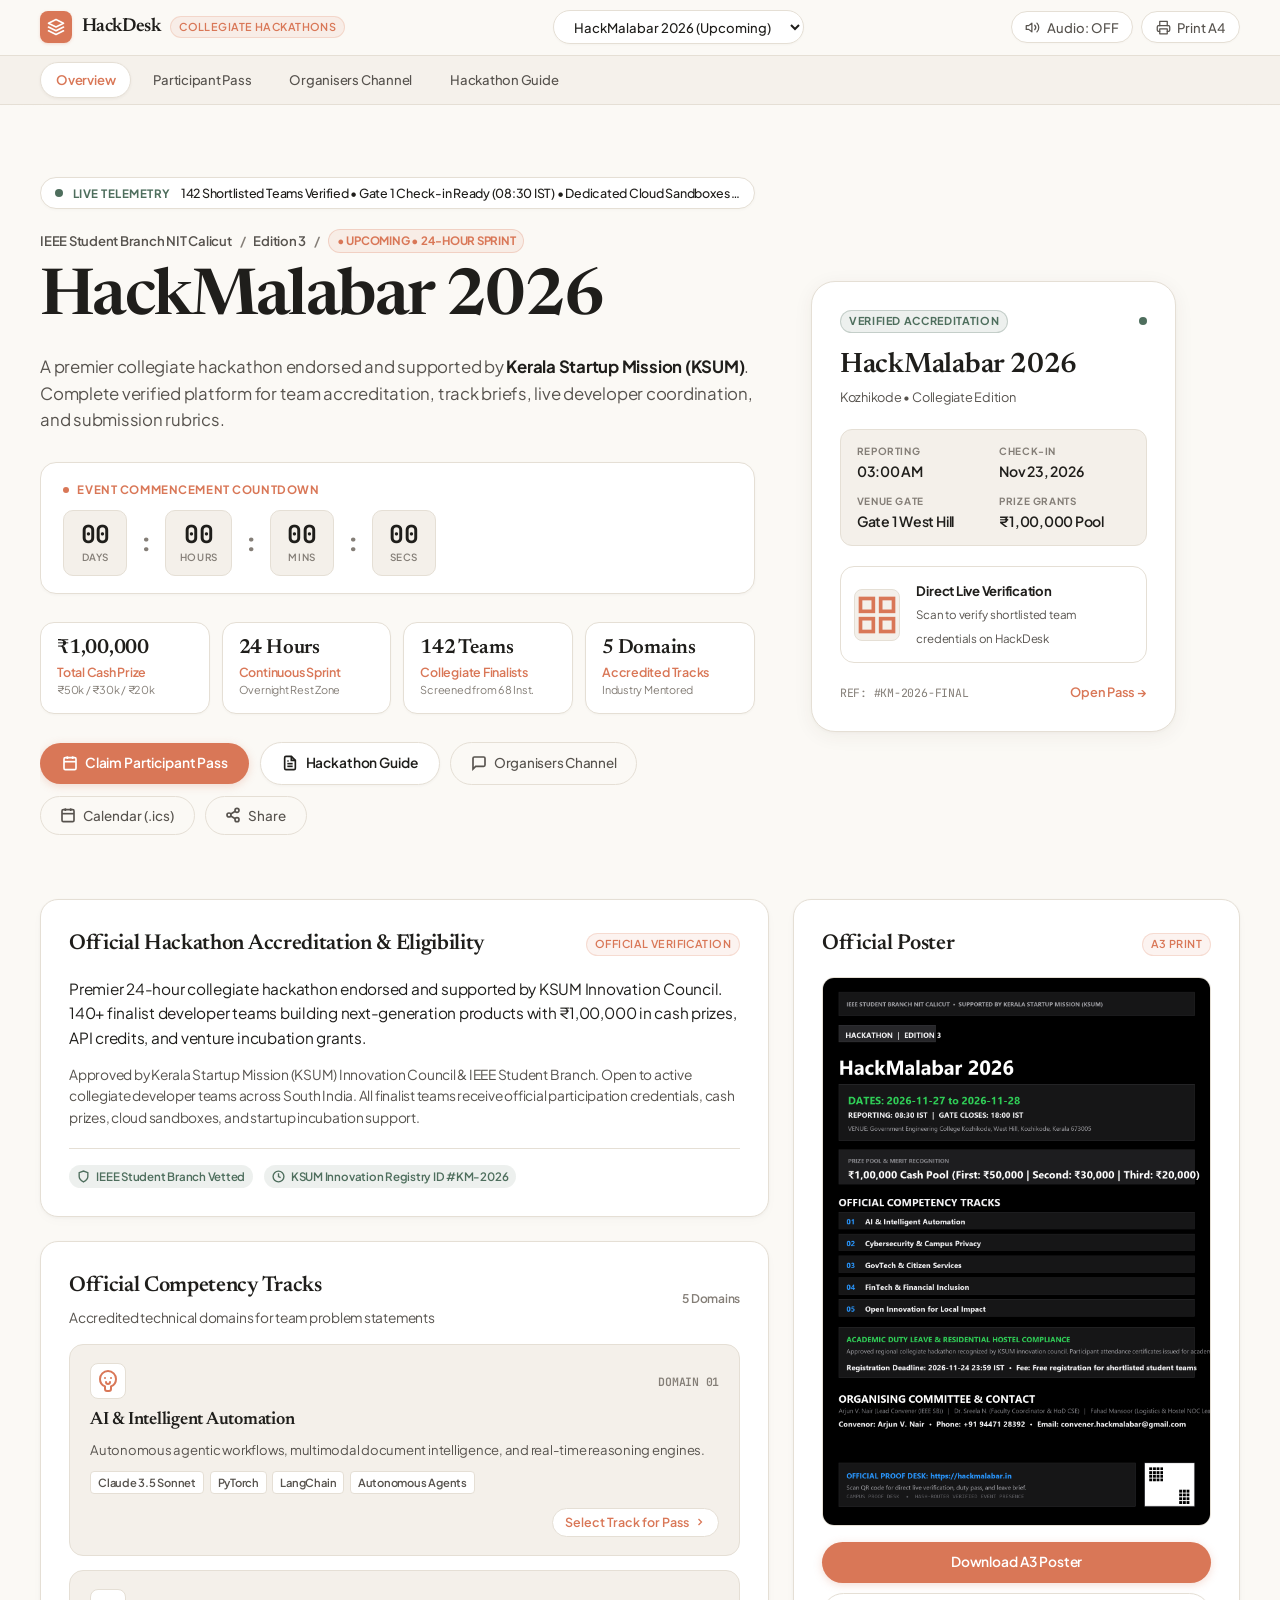
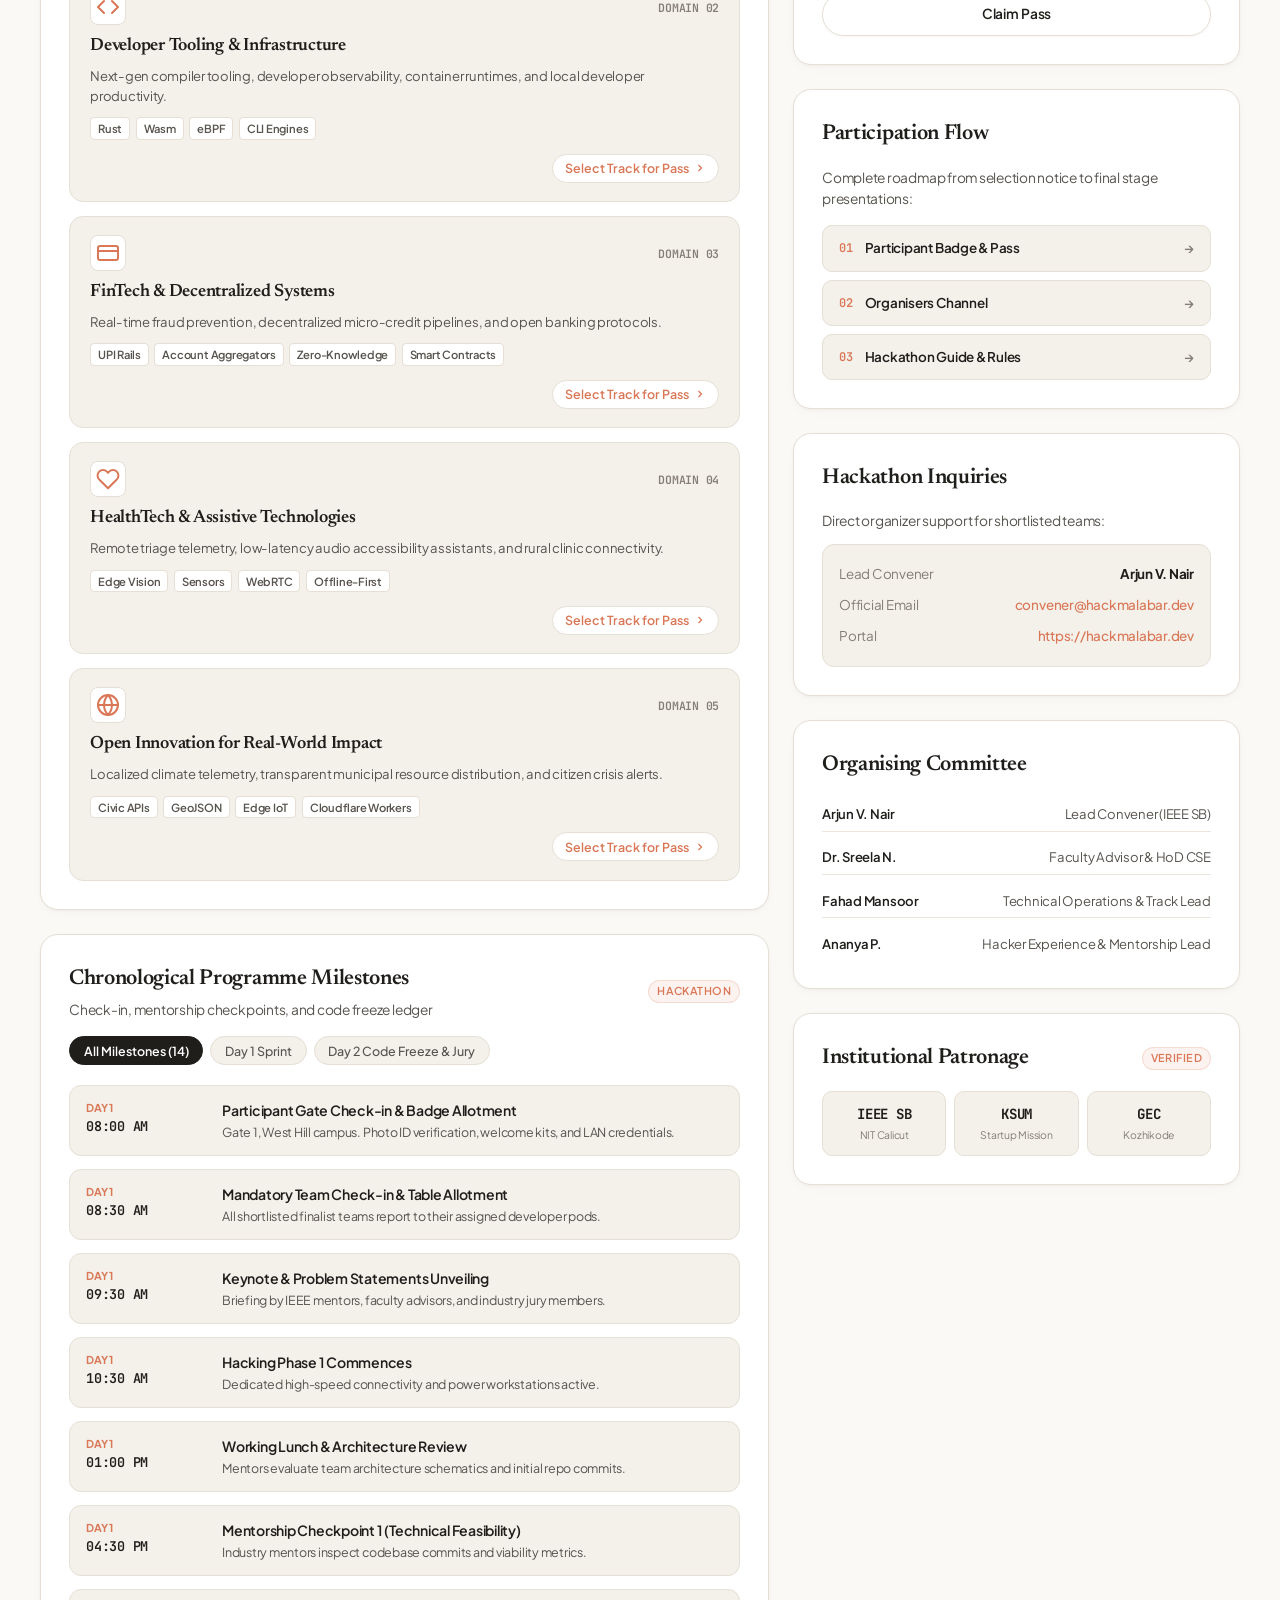
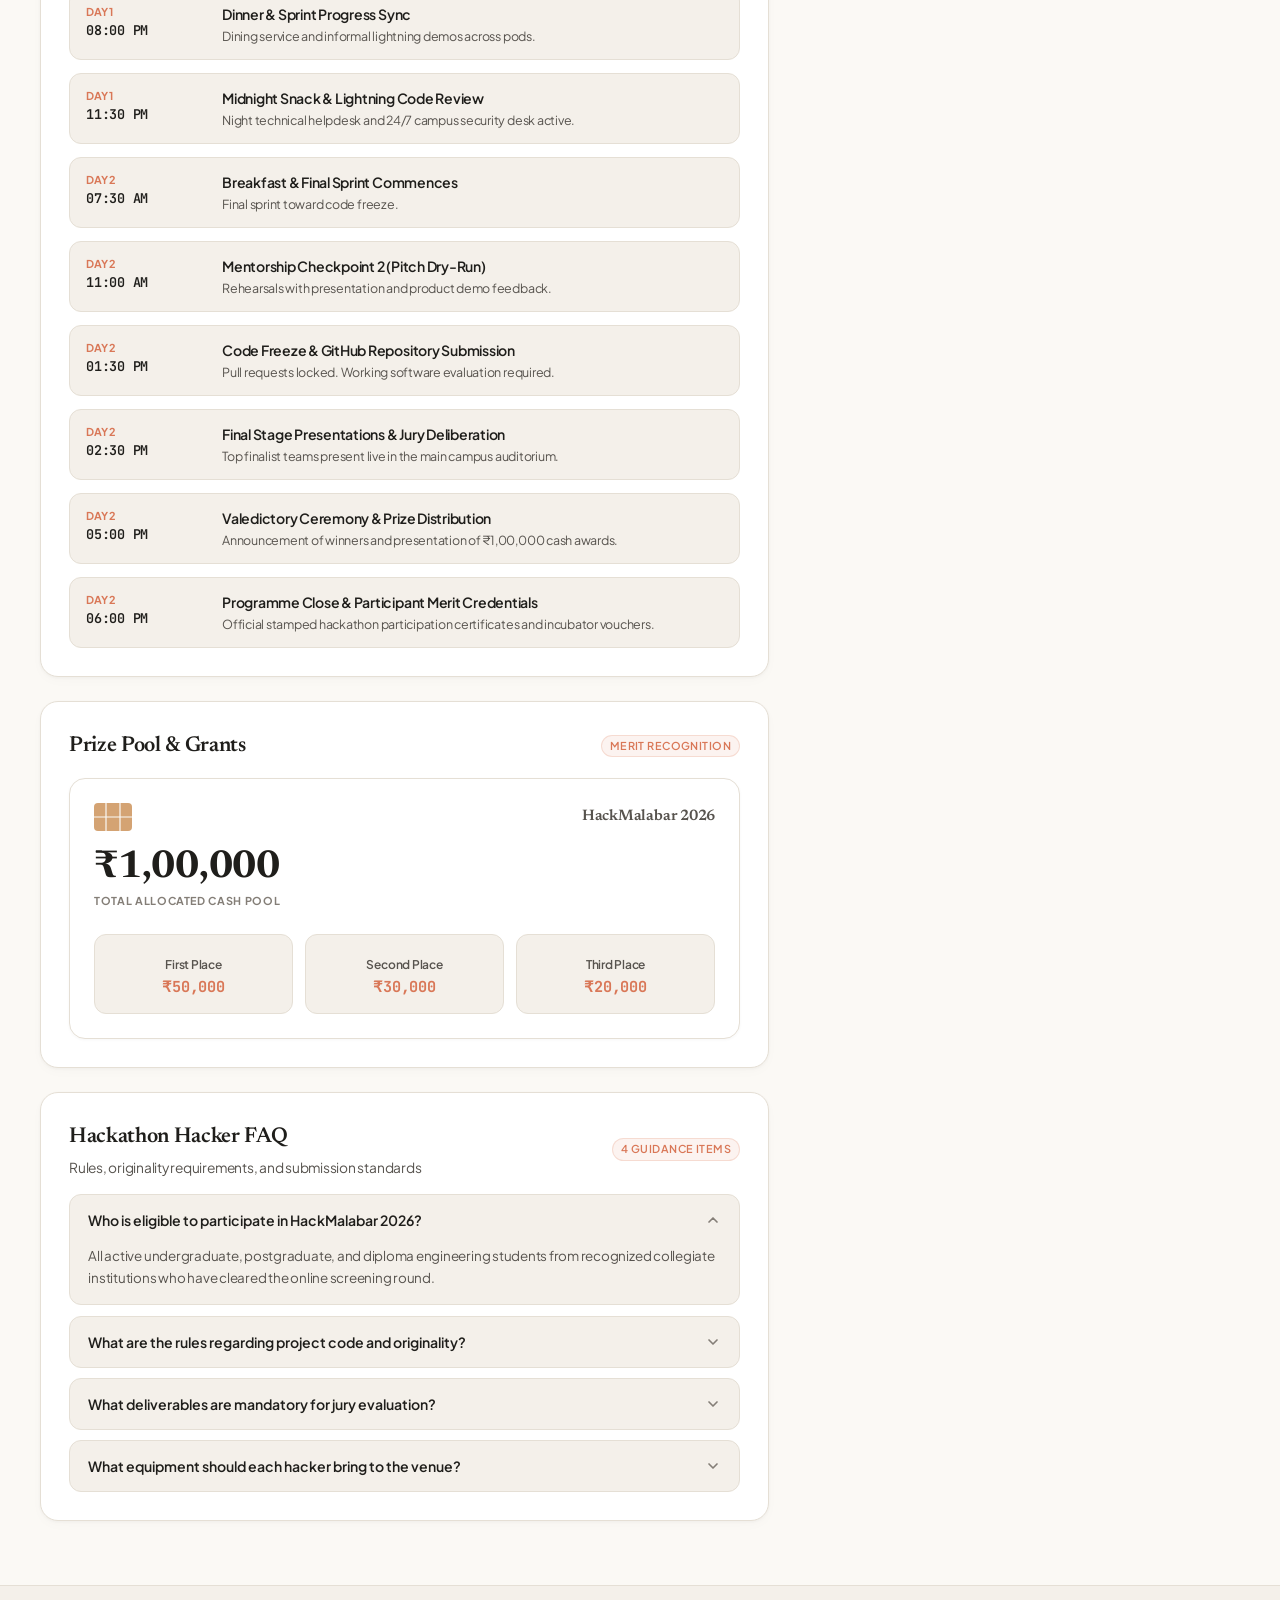
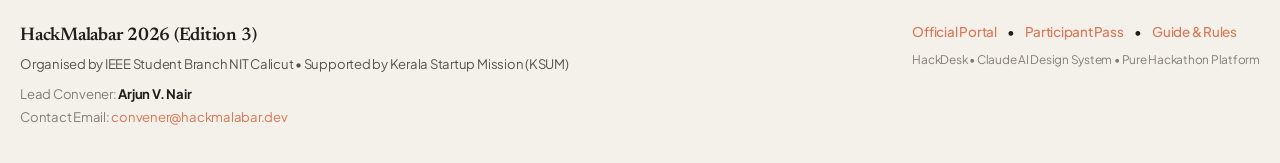
==== commit 77bb0f69: "feat: update hackathon dates to Nov 23-25 and remove selection mail section" ====
--- a/index.html
+++ b/index.html
@@ -3,7 +3,7 @@
 <head>
   <meta charset="UTF-8">
   <meta name="viewport" content="width=device-width, initial-scale=1.0, maximum-scale=5.0">
-  <meta name="description" content="HackDesk: Collegiate Hackathon Posting & Verification Platform. Single record in, verified event presence out. Official event page, participant pass, live developer channel, selection mail, and submission guide.">
+  <meta name="description" content="HackDesk: Collegiate Hackathon Posting & Verification Platform. Single record in, verified event presence out. Official event page, participant pass, live developer channel, and submission guide.">
   <meta name="theme-color" content="#fbf9f5">
   <title>HackDesk — Collegiate Hackathon Posting & Verification Desk</title>
 
@@ -12,7 +12,7 @@
   <link rel="preconnect" href="https://fonts.gstatic.com" crossorigin>
   <link href="https://fonts.googleapis.com/css2?family=Newsreader:ital,opsz,wght@0,6..72,400;0,6..72,500;0,6..72,600;1,6..72,400&family=Plus+Jakarta+Sans:wght@400;500;600;700&family=JetBrains+Mono:wght@400;500;600&display=swap" rel="stylesheet">
 
-  <link rel="stylesheet" href="style.css?v=4.0">
+  <link rel="stylesheet" href="style.css?v=4.1">
   <link rel="icon" href="data:image/svg+xml,<svg xmlns=%22http://www.w3.org/2000/svg%22 viewBox=%220 0 100 100%22><rect width=%22100%22 height=%22100%22 rx=%2222%22 fill=%22%23d97757%22/><text x=%2250%22 y=%2266%22 fill=%22%23ffffff%22 font-family=%22serif%22 font-weight=%22600%22 font-size=%2252%22 text-anchor=%22middle%22>H</text></svg>">
 </head>
 <body>
@@ -68,7 +68,6 @@
       <a href="#/e/hackmalabar-2026" class="sub-link active" data-screen="public">Overview</a>
       <a href="#/e/hackmalabar-2026/pass" class="sub-link" data-screen="pass">Participant Pass</a>
       <a href="#/e/hackmalabar-2026/chat" class="sub-link" data-screen="chat">Organisers Channel</a>
-      <a href="#/e/hackmalabar-2026/mail" class="sub-link" data-screen="mail">Selection Mail</a>
       <a href="#/e/hackmalabar-2026/brief" class="sub-link" data-screen="brief">Hackathon Guide</a>
     </div>
   </nav>
@@ -87,6 +86,6 @@
     </div>
   </footer>
 
-  <script src="app.js?v=4.0"></script>
+  <script src="app.js?v=4.1"></script>
 </body>
 </html>
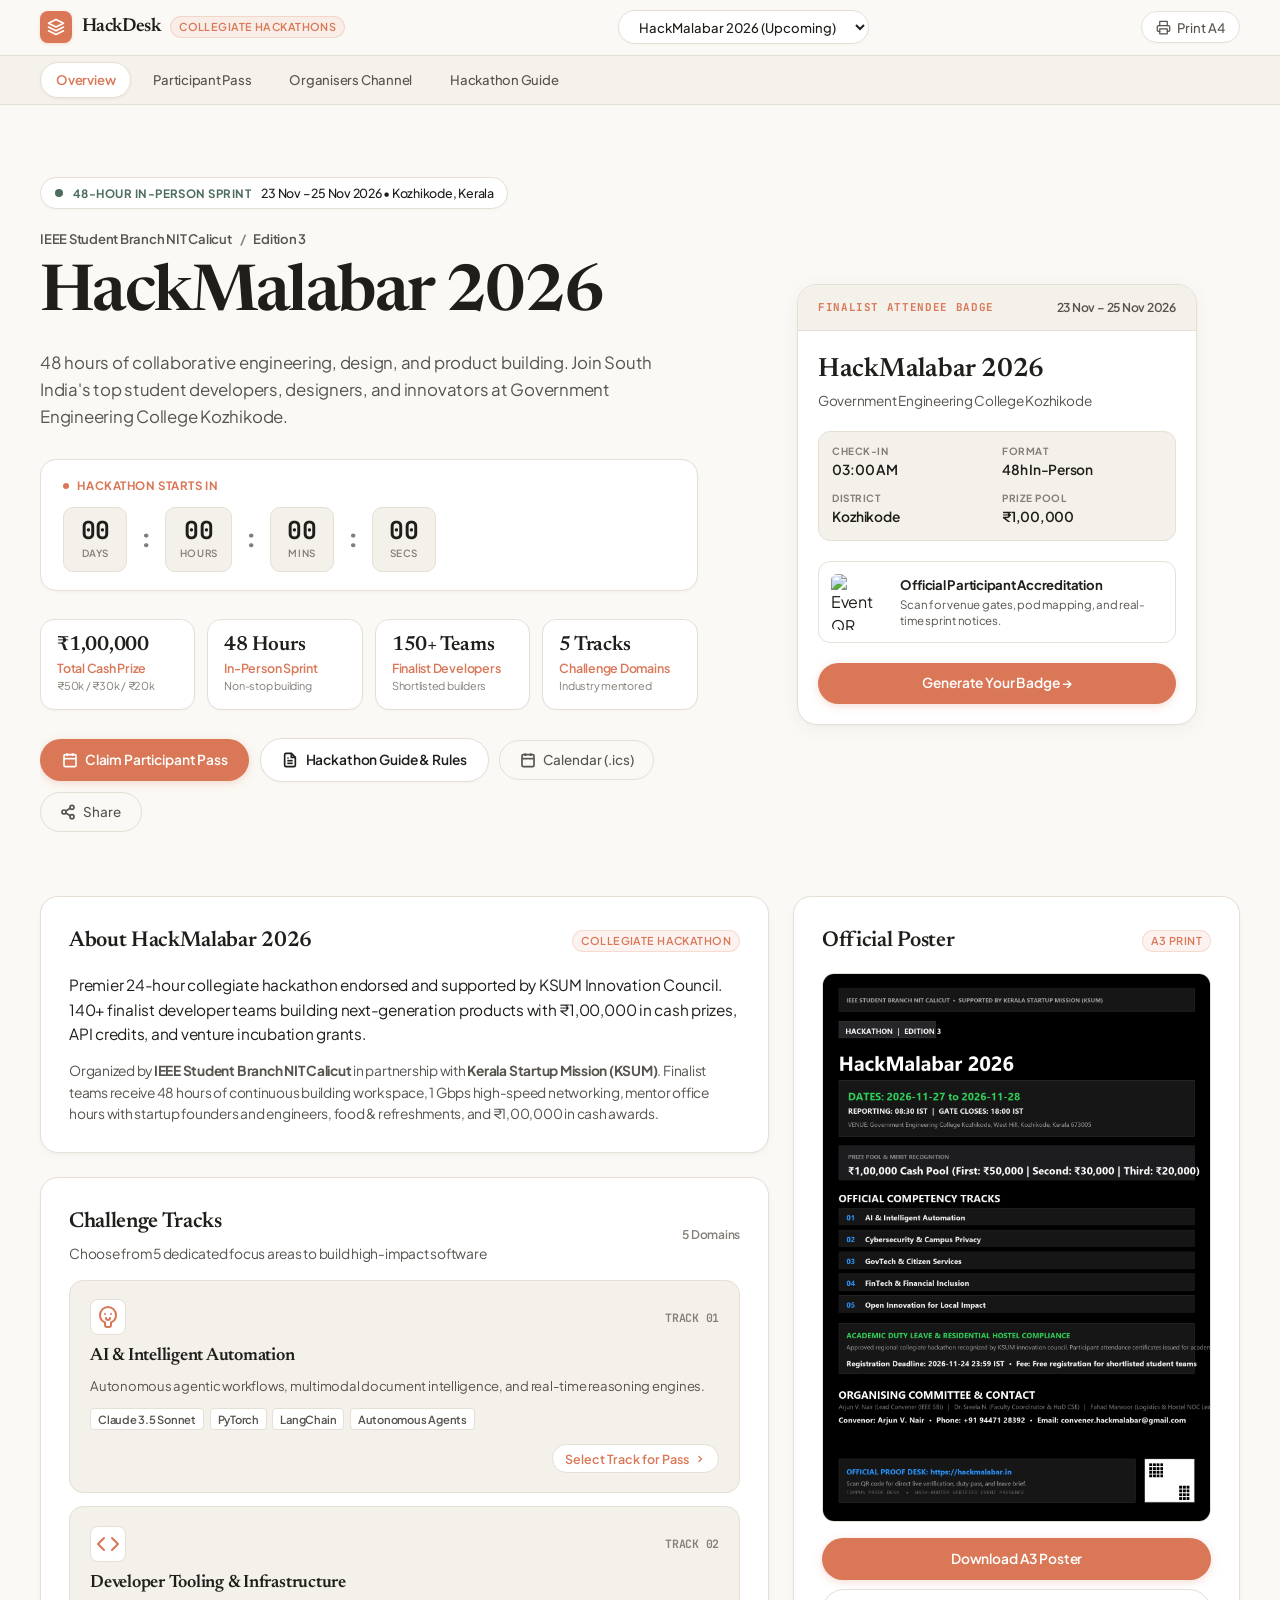
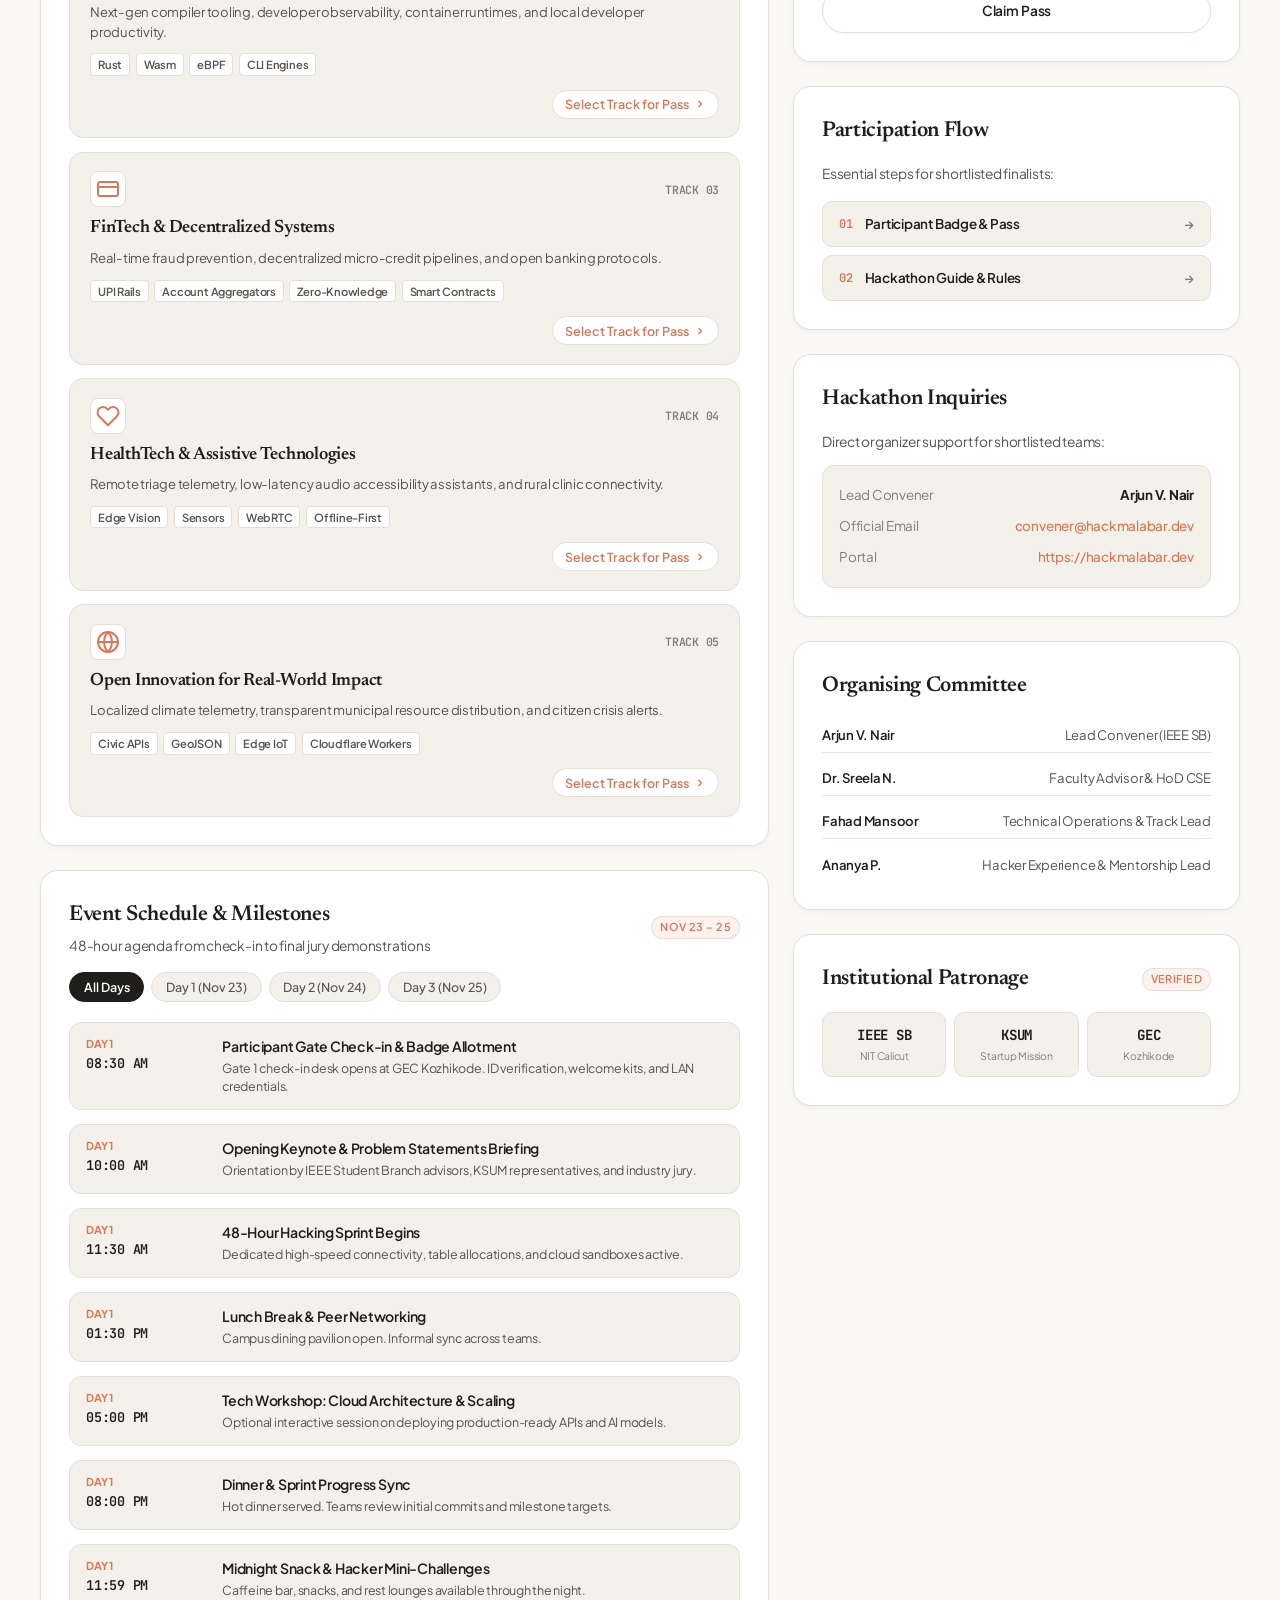
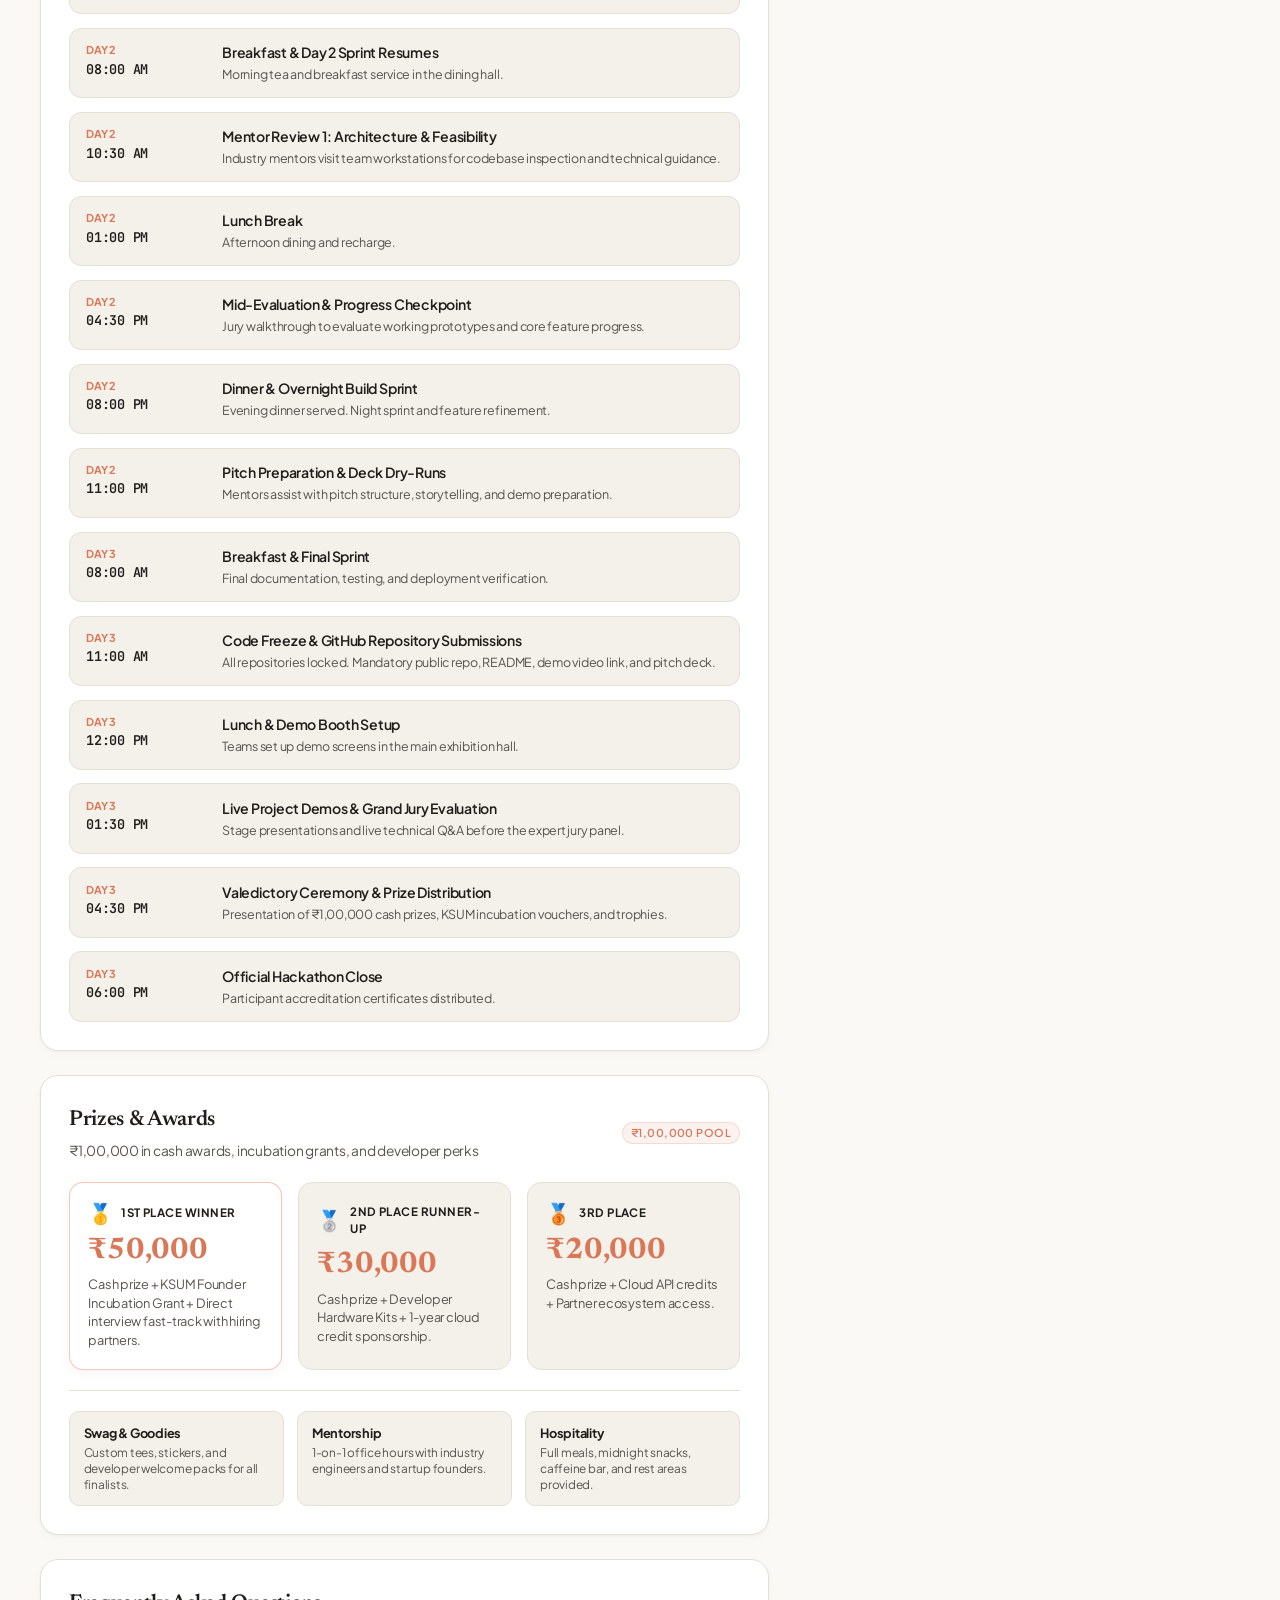
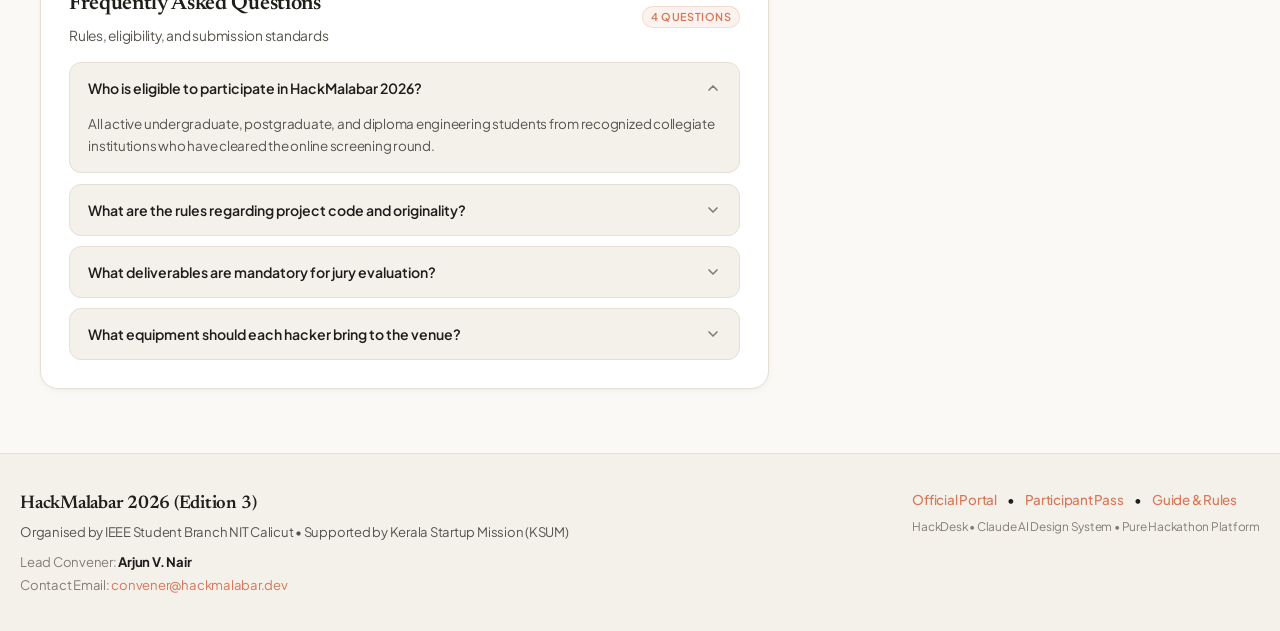
==== commit 1df1a827: "feat: update dates to Nov 23-25, remove organizers chat and selection mail, strip AI slop gimmicks" ====
--- a/index.html
+++ b/index.html
@@ -3,16 +3,16 @@
 <head>
   <meta charset="UTF-8">
   <meta name="viewport" content="width=device-width, initial-scale=1.0, maximum-scale=5.0">
-  <meta name="description" content="HackDesk: Collegiate Hackathon Posting & Verification Platform. Single record in, verified event presence out. Official event page, participant pass, live developer channel, and submission guide.">
+  <meta name="description" content="HackDesk: Collegiate Hackathon Platform. Official event schedule, tracks, attendee pass generator, submission guide, and rubrics.">
   <meta name="theme-color" content="#fbf9f5">
-  <title>HackDesk — Collegiate Hackathon Posting & Verification Desk</title>
+  <title>HackDesk — Collegiate Hackathon Desk</title>
 
   <!-- Claude Typography: Editorial Serif + Humanist Sans + Monospace -->
   <link rel="preconnect" href="https://fonts.googleapis.com">
   <link rel="preconnect" href="https://fonts.gstatic.com" crossorigin>
   <link href="https://fonts.googleapis.com/css2?family=Newsreader:ital,opsz,wght@0,6..72,400;0,6..72,500;0,6..72,600;1,6..72,400&family=Plus+Jakarta+Sans:wght@400;500;600;700&family=JetBrains+Mono:wght@400;500;600&display=swap" rel="stylesheet">
 
-  <link rel="stylesheet" href="style.css?v=4.1">
+  <link rel="stylesheet" href="style.css?v=4.2">
   <link rel="icon" href="data:image/svg+xml,<svg xmlns=%22http://www.w3.org/2000/svg%22 viewBox=%220 0 100 100%22><rect width=%22100%22 height=%22100%22 rx=%2222%22 fill=%22%23d97757%22/><text x=%2250%22 y=%2266%22 fill=%22%23ffffff%22 font-family=%22serif%22 font-weight=%22600%22 font-size=%2252%22 text-anchor=%22middle%22>H</text></svg>">
 </head>
 <body>
@@ -42,14 +42,6 @@
       </div>
 
       <div class="header-right">
-        <button type="button" id="btn-sound-toggle" class="btn-ghost sound-toggle" title="Toggle UI Audio Feedback" aria-label="Toggle UI Audio Feedback">
-          <svg width="15" height="15" viewBox="0 0 24 24" fill="none" stroke="currentColor" stroke-width="2" stroke-linecap="round" stroke-linejoin="round">
-            <polygon points="11 5 6 9 2 9 2 15 6 15 11 19 11 5"></polygon>
-            <path d="M19.07 4.93a10 10 0 0 1 0 14.14M15.54 8.46a5 5 0 0 1 0 7.07"></path>
-          </svg>
-          <span id="sound-label">Audio: OFF</span>
-        </button>
-
         <button type="button" id="btn-global-print" class="btn-ghost" title="Print Clean A4 Dossier">
           <svg width="15" height="15" viewBox="0 0 24 24" fill="none" stroke="currentColor" stroke-width="2" stroke-linecap="round" stroke-linejoin="round">
             <polyline points="6 9 6 2 18 2 18 9"/>
@@ -67,7 +59,6 @@
     <div class="sub-nav-inner" id="nav-tabs-container">
       <a href="#/e/hackmalabar-2026" class="sub-link active" data-screen="public">Overview</a>
       <a href="#/e/hackmalabar-2026/pass" class="sub-link" data-screen="pass">Participant Pass</a>
-      <a href="#/e/hackmalabar-2026/chat" class="sub-link" data-screen="chat">Organisers Channel</a>
       <a href="#/e/hackmalabar-2026/brief" class="sub-link" data-screen="brief">Hackathon Guide</a>
     </div>
   </nav>
@@ -86,6 +77,6 @@
     </div>
   </footer>
 
-  <script src="app.js?v=4.1"></script>
+  <script src="app.js?v=4.2"></script>
 </body>
 </html>
--- a/style.css
+++ b/style.css
@@ -654,145 +654,135 @@
   gap: 0.65rem;
 }
 
-/* 3D Showcase Column */
-.hero-device-col {
+/* Hero Pass Badge Column */
+.hero-badge-col {
   display: flex;
   justify-content: center;
-}
-
-.device-card-wrapper {
+  align-items: center;
+}
+
+.event-hero-pass-card {
   width: 100%;
-  max-width: 420px;
-}
-
-.device-surface-card {
-  background: #ffffff;
-  border: 1px solid var(--claude-border);
-  border-radius: 24px;
-  padding: 1.75rem;
-  box-shadow: 0 4px 20px rgba(60, 50, 40, 0.06), 0 1px 3px rgba(60, 50, 40, 0.03);
-}
-
-.device-header {
+  max-width: 400px;
+  background: #ffffff;
+  border: 1px solid var(--claude-border);
+  border-radius: 20px;
+  overflow: hidden;
+  box-shadow: 0 4px 20px rgba(60, 50, 40, 0.05), 0 1px 3px rgba(60, 50, 40, 0.03);
+  transition: transform 0.2s ease, box-shadow 0.2s ease;
+}
+.event-hero-pass-card:hover {
+  transform: translateY(-2px);
+  box-shadow: 0 8px 30px rgba(60, 50, 40, 0.08);
+}
+
+.hero-pass-top {
+  background: var(--claude-bg-subtle);
+  border-bottom: 1px solid var(--claude-border);
+  padding: 0.85rem 1.25rem;
   display: flex;
   align-items: center;
   justify-content: space-between;
-  margin-bottom: 1rem;
-}
-
-.device-badge {
+}
+
+.hero-pass-tag {
+  font-family: var(--font-mono);
   font-size: 0.68rem;
   font-weight: 700;
   letter-spacing: 0.06em;
-  padding: 2px 8px;
-  background: var(--claude-sage-soft);
-  color: var(--claude-sage);
-  border-radius: 980px;
-  border: 1px solid rgba(78, 110, 93, 0.25);
-}
-
-.device-live-dot {
-  width: 8px;
-  height: 8px;
-  border-radius: 50%;
-  background: var(--claude-sage);
-}
-
-.device-event-name {
+  color: var(--claude-terracotta);
+}
+
+.hero-pass-dates {
+  font-size: 0.76rem;
+  font-weight: 600;
+  color: var(--claude-text-secondary);
+}
+
+.hero-pass-body {
+  padding: 1.5rem 1.25rem 1.25rem;
+}
+
+.hero-pass-title {
   font-family: var(--font-serif);
-  font-size: 1.75rem;
+  font-size: 1.65rem;
   font-weight: 600;
   color: var(--claude-text-primary);
   line-height: 1.2;
-  margin-bottom: 0.35rem;
-}
-
-.device-district-pill {
-  font-size: 0.8rem;
-  color: var(--claude-text-secondary);
-  margin-bottom: 1.4rem;
-}
-
-.device-specs-grid {
+  margin-bottom: 0.25rem;
+}
+
+.hero-pass-venue {
+  font-size: 0.85rem;
+  color: var(--claude-text-secondary);
+  margin-bottom: 1.25rem;
+}
+
+.hero-pass-meta-grid {
   display: grid;
-  grid-template-columns: 1fr 1fr;
-  gap: 0.75rem;
+  grid-template-columns: repeat(2, 1fr);
+  gap: 0.65rem;
   background: var(--claude-bg-subtle);
   border: 1px solid var(--claude-border);
   border-radius: 12px;
-  padding: 0.85rem 1rem;
+  padding: 0.75rem 0.85rem;
   margin-bottom: 1.25rem;
 }
 
-.spec-cell {
-  display: flex;
-  flex-direction: column;
-}
-
-.spec-label {
+.hero-meta-item {
+  display: flex;
+  flex-direction: column;
+}
+
+.hero-meta-item .meta-label {
   font-size: 0.62rem;
   font-weight: 700;
-  letter-spacing: 0.06em;
+  letter-spacing: 0.05em;
+  text-transform: uppercase;
   color: var(--claude-text-muted);
 }
 
-.spec-val {
-  font-size: 0.88rem;
-  font-weight: 600;
-  color: var(--claude-text-primary);
-  margin-top: 2px;
-}
-
-.device-qr-card {
-  display: flex;
-  align-items: center;
-  gap: 1rem;
-  background: #ffffff;
-  border: 1px solid var(--claude-border);
-  border-radius: 14px;
-  padding: 0.85rem;
-  margin-bottom: 1.25rem;
-}
-
-.device-qr-placeholder {
-  width: 52px;
-  height: 52px;
-  background: var(--claude-bg-subtle);
-  border: 1px solid var(--claude-border);
-  border-radius: 8px;
-  display: flex;
-  align-items: center;
-  justify-content: center;
-  color: var(--claude-terracotta);
-}
-
-.device-qr-copy strong {
+.hero-meta-item .meta-value {
+  font-size: 0.86rem;
+  font-weight: 600;
+  color: var(--claude-text-primary);
+  margin-top: 1px;
+}
+
+.hero-pass-qr-strip {
+  display: flex;
+  align-items: center;
+  gap: 0.85rem;
+  padding: 0.75rem;
+  background: #ffffff;
+  border: 1px solid var(--claude-border);
+  border-radius: 12px;
+}
+
+.hero-qr-thumb {
+  width: 56px;
+  height: 56px;
+  border-radius: 6px;
+  background: #ffffff;
+  flex-shrink: 0;
+}
+
+.hero-pass-qr-text strong {
   display: block;
   font-size: 0.82rem;
   color: var(--claude-text-primary);
-}
-
-.device-qr-copy span {
+  margin-bottom: 2px;
+}
+
+.hero-pass-qr-text span {
   font-size: 0.72rem;
   color: var(--claude-text-secondary);
-}
-
-.device-card-footer {
-  display: flex;
-  align-items: center;
-  justify-content: space-between;
-  font-size: 0.8rem;
-}
-
-.device-serial {
-  font-family: var(--font-mono);
-  font-size: 0.72rem;
-  color: var(--claude-text-muted);
-}
-
-.device-link-btn {
-  font-weight: 600;
-  color: var(--claude-terracotta);
+  line-height: 1.35;
+  display: block;
+}
+
+.hero-pass-footer {
+  padding: 0 1.25rem 1.25rem;
 }
 
 /* ==========================================================================
@@ -1069,76 +1059,97 @@
   color: var(--claude-text-secondary);
 }
 
-/* Prize Titanium Card */
-.prize-titanium-card {
-  background: #ffffff;
-  border: 1px solid var(--claude-border);
-  border-radius: 16px;
-  padding: 1.5rem;
-  box-shadow: 0 1px 3px rgba(60, 50, 40, 0.04);
-}
-
-.card-chip-row {
-  display: flex;
-  align-items: center;
-  justify-content: space-between;
-  margin-bottom: 1rem;
-}
-
-.card-org {
-  font-family: var(--font-serif);
-  font-size: 0.95rem;
-  font-weight: 600;
-  color: var(--claude-text-secondary);
-}
-
-.prize-main-sum {
-  font-family: var(--font-serif);
-  font-size: 2.4rem;
-  font-weight: 700;
-  color: var(--claude-text-primary);
-  line-height: 1.1;
-  margin-bottom: 0.25rem;
-}
-
-.prize-currency-label {
-  font-size: 0.68rem;
-  font-weight: 700;
-  letter-spacing: 0.06em;
-  color: var(--claude-text-muted);
-  margin-bottom: 1.5rem;
-}
-
-.tier-bars-wrap {
+/* Prize Cards Architecture */
+.prize-cards-grid {
   display: grid;
   grid-template-columns: repeat(3, 1fr);
-  gap: 0.75rem;
-}
-
-.tier-col {
-  background: var(--claude-bg-subtle);
-  border: 1px solid var(--claude-border);
-  border-radius: 12px;
-  padding: 0.85rem;
-  display: flex;
-  flex-direction: column;
-  align-items: center;
-  text-align: center;
-}
-
-.tier-pos {
-  font-size: 0.75rem;
-  font-weight: 600;
-  color: var(--claude-text-secondary);
-  margin-top: 0.5rem;
-}
-
-.tier-amt {
-  font-family: var(--font-mono);
-  font-size: 0.95rem;
+  gap: 1rem;
+  margin-top: 1.25rem;
+}
+
+.prize-winner-card {
+  background: var(--claude-bg-subtle);
+  border: 1px solid var(--claude-border);
+  border-radius: 14px;
+  padding: 1.25rem 1.15rem;
+  display: flex;
+  flex-direction: column;
+  transition: all 0.2s ease;
+}
+.prize-winner-card:hover {
+  background: #ffffff;
+  border-color: var(--claude-border-highlight);
+  transform: translateY(-2px);
+  box-shadow: 0 4px 16px rgba(60, 50, 40, 0.05);
+}
+.prize-winner-card.first-place {
+  background: #ffffff;
+  border-color: rgba(217, 119, 87, 0.4);
+  box-shadow: 0 2px 10px rgba(217, 119, 87, 0.08);
+}
+
+.prize-badge-strip {
+  display: flex;
+  align-items: center;
+  gap: 0.5rem;
+  margin-bottom: 0.75rem;
+}
+
+.prize-trophy-icon {
+  font-size: 1.25rem;
+  line-height: 1;
+}
+
+.prize-rank-pill {
+  font-size: 0.72rem;
+  font-weight: 700;
+  letter-spacing: 0.04em;
+  text-transform: uppercase;
+  color: var(--claude-text-primary);
+}
+
+.prize-amount {
+  font-family: var(--font-serif);
+  font-size: 1.85rem;
   font-weight: 700;
   color: var(--claude-terracotta);
-  margin-top: 2px;
+  line-height: 1.1;
+  margin-bottom: 0.5rem;
+}
+
+.prize-desc {
+  font-size: 0.8rem;
+  line-height: 1.45;
+  color: var(--claude-text-secondary);
+  flex: 1;
+}
+
+.prize-perks-row {
+  display: grid;
+  grid-template-columns: repeat(3, 1fr);
+  gap: 0.85rem;
+  margin-top: 1.25rem;
+  padding-top: 1.25rem;
+  border-top: 1px solid var(--claude-border);
+}
+
+.prize-perk-item {
+  background: var(--claude-bg-subtle);
+  border: 1px solid var(--claude-border);
+  border-radius: 10px;
+  padding: 0.75rem 0.85rem;
+}
+.prize-perk-item strong {
+  display: block;
+  font-size: 0.8rem;
+  color: var(--claude-text-primary);
+  margin-bottom: 2px;
+}
+.prize-perk-item span {
+  display: block;
+  font-size: 0.74rem;
+  line-height: 1.35;
+  color: var(--claude-text-secondary);
 }
 
 /* FAQ Accordion */
@@ -1586,217 +1597,8 @@
 }
 
 /* ==========================================================================
-   Screen 3: Organisers Channel (Phone Mockup)
+   Screen 3: Hackathon Guide & Submission Brief
    ========================================================================== */
-.phone-frame-wrapper {
-  display: flex;
-  justify-content: center;
-  margin: 1.5rem 0 3rem;
-}
-
-.iphone-frame {
-  width: 390px;
-  max-width: 100%;
-  background: #2d2b27;
-  border-radius: 44px;
-  padding: 10px;
-  box-shadow: 0 12px 40px rgba(60, 50, 40, 0.14);
-}
-
-.iphone-notch {
-  height: 22px;
-  display: flex;
-  align-items: center;
-  justify-content: center;
-  gap: 8px;
-}
-
-.notch-speaker {
-  width: 50px;
-  height: 4px;
-  border-radius: 2px;
-  background: #1f1e1b;
-}
-
-.notch-camera {
-  width: 8px;
-  height: 8px;
-  border-radius: 50%;
-  background: #1f1e1b;
-}
-
-.wa-chat-container {
-  background: var(--wa-bg);
-  border-radius: 34px;
-  overflow: hidden;
-  display: flex;
-  flex-direction: column;
-  height: 600px;
-}
-
-.wa-header {
-  background: var(--wa-header);
-  border-bottom: 1px solid var(--claude-border);
-  padding: 0.75rem 1rem;
-  display: flex;
-  align-items: center;
-  justify-content: space-between;
-}
-
-.wa-header-left {
-  display: flex;
-  align-items: center;
-  gap: 0.65rem;
-}
-
-.wa-avatar {
-  width: 36px;
-  height: 36px;
-  border-radius: 50%;
-  background: var(--claude-terracotta);
-  color: #ffffff;
-  display: flex;
-  align-items: center;
-  justify-content: center;
-  font-family: var(--font-serif);
-  font-weight: 700;
-}
-
-.wa-group-name {
-  font-size: 0.88rem;
-  font-weight: 600;
-  color: var(--claude-text-primary);
-}
-
-.wa-status-text {
-  font-size: 0.68rem;
-  color: var(--claude-text-muted);
-}
-
-.wa-encryption-pill {
-  display: flex;
-  align-items: center;
-  justify-content: center;
-  gap: 0.4rem;
-  padding: 0.45rem 1rem;
-  background: var(--wa-banner);
-  color: var(--wa-banner-text);
-  font-size: 0.7rem;
-  font-weight: 500;
-  text-align: center;
-}
-
-.wa-messages-scroller {
-  flex: 1;
-  overflow-y: auto;
-  padding: 1rem;
-  display: flex;
-  flex-direction: column;
-  gap: 0.75rem;
-}
-
-.wa-day-divider {
-  display: flex;
-  justify-content: center;
-  margin: 0.5rem 0;
-}
-.wa-day-divider span {
-  font-size: 0.65rem;
-  font-weight: 700;
-  letter-spacing: 0.05em;
-  background: #e5dfd5;
-  color: var(--claude-text-secondary);
-  padding: 3px 10px;
-  border-radius: 980px;
-}
-
-.wa-bubble-row {
-  display: flex;
-  width: 100%;
-}
-.wa-bubble-row.incoming {
-  justify-content: flex-start;
-}
-.wa-bubble-row.outgoing {
-  justify-content: flex-end;
-}
-
-.wa-bubble {
-  max-width: 82%;
-  border-radius: 14px;
-  padding: 0.6rem 0.85rem;
-  box-shadow: 0 1px 2px rgba(60, 50, 40, 0.04);
-}
-
-.bubble-in {
-  background: var(--wa-bubble-in);
-  border: 1px solid var(--claude-border);
-  color: var(--wa-bubble-text);
-  border-top-left-radius: 2px;
-}
-
-.bubble-out {
-  background: var(--wa-bubble-out);
-  border: 1px solid #ebd9d2;
-  color: var(--wa-bubble-text);
-  border-top-right-radius: 2px;
-}
-
-.wa-sender-label {
-  font-size: 0.72rem;
-  font-weight: 700;
-  color: var(--claude-terracotta);
-  margin-bottom: 2px;
-}
-
-.wa-message-body {
-  font-size: 0.82rem;
-  line-height: 1.45;
-}
-
-.wa-meta-row {
-  display: flex;
-  align-items: center;
-  justify-content: flex-end;
-  gap: 0.35rem;
-  margin-top: 4px;
-}
-
-.wa-msg-time {
-  font-size: 0.64rem;
-  color: var(--wa-time);
-}
-
-.wa-input-strip {
-  background: var(--wa-header);
-  border-top: 1px solid var(--claude-border);
-  padding: 0.6rem 0.85rem;
-  display: flex;
-  align-items: center;
-  gap: 0.65rem;
-}
-
-.wa-input-strip input {
-  flex: 1;
-  background: var(--wa-bg);
-  border: 1px solid var(--claude-border);
-  border-radius: 980px;
-  padding: 0.45rem 0.85rem;
-  font-size: 0.78rem;
-  color: var(--claude-text-secondary);
-  outline: none;
-}
-
-.wa-mic-btn {
-  width: 32px;
-  height: 32px;
-  border-radius: 50%;
-  background: var(--claude-terracotta);
-  color: #ffffff;
-  display: flex;
-  align-items: center;
-  justify-content: center;
-}
 
 /* ==========================================================================
    Screen 4: macOS Sequoia Mail Window
@@ -2369,8 +2171,6 @@
     flex-shrink: 0;
   }
 
-  .sound-toggle,
-  #btn-sound-toggle,
   #btn-global-print {
     padding: 0 !important;
     width: 32px !important;
@@ -2386,7 +2186,6 @@
     color: var(--claude-text-primary) !important;
   }
 
-  .sound-toggle #sound-label,
   .btn-ghost span {
     display: none !important;
   }
@@ -2534,13 +2333,9 @@
   .sub-nav,
   .hero-cta-bar,
   .site-footer,
-  .sound-toggle,
   .poster-download-group,
   .card-actions-row,
   .pass-controls-column,
-  .wa-input-strip,
-  .mail-toolbar,
-  .mail-footer-bar,
   #btn-admin-download-json,
   #btn-admin-reset-seeds,
   #btn-admin-lock {
@@ -2551,8 +2346,7 @@
   .page-container,
   .bento-card,
   .apple-pass,
-  .macos-window-shell,
-  .iphone-frame {
+{
     background: #ffffff !important;
     color: #000000 !important;
     box-shadow: none !important;
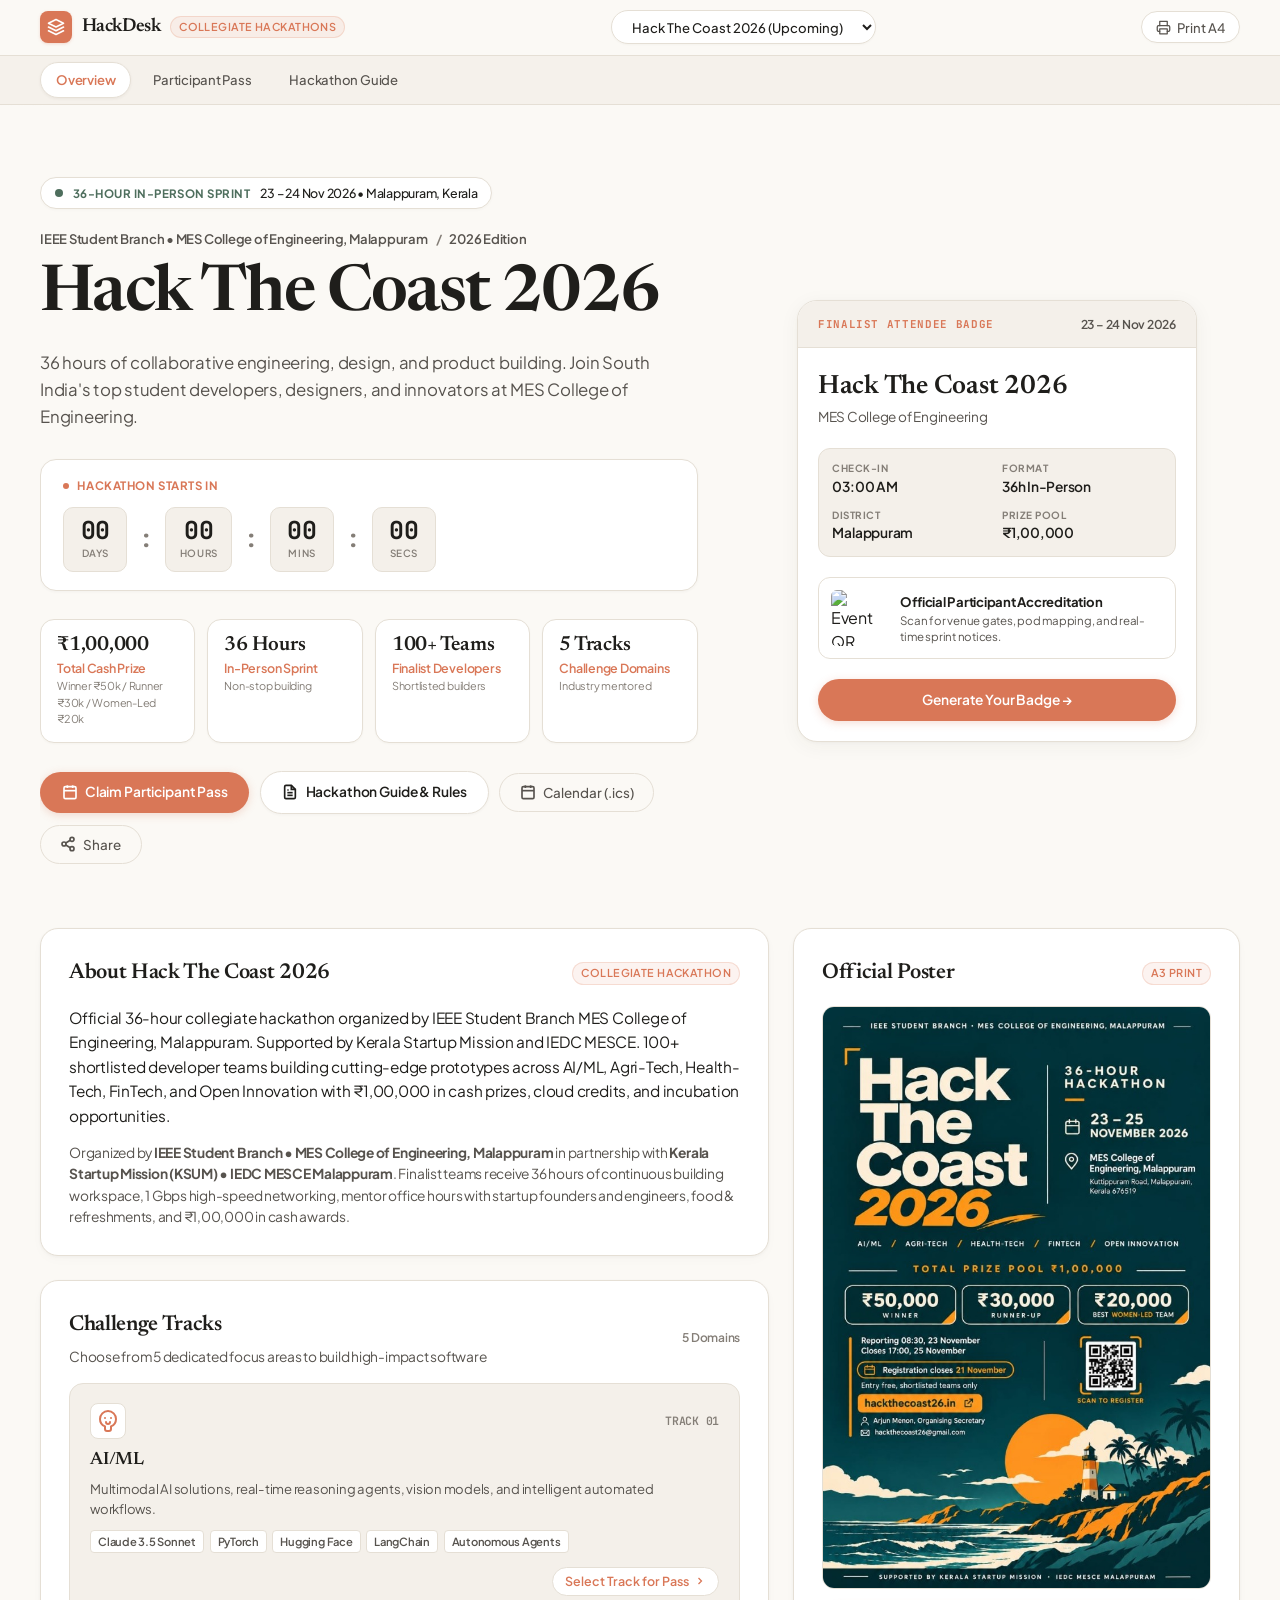
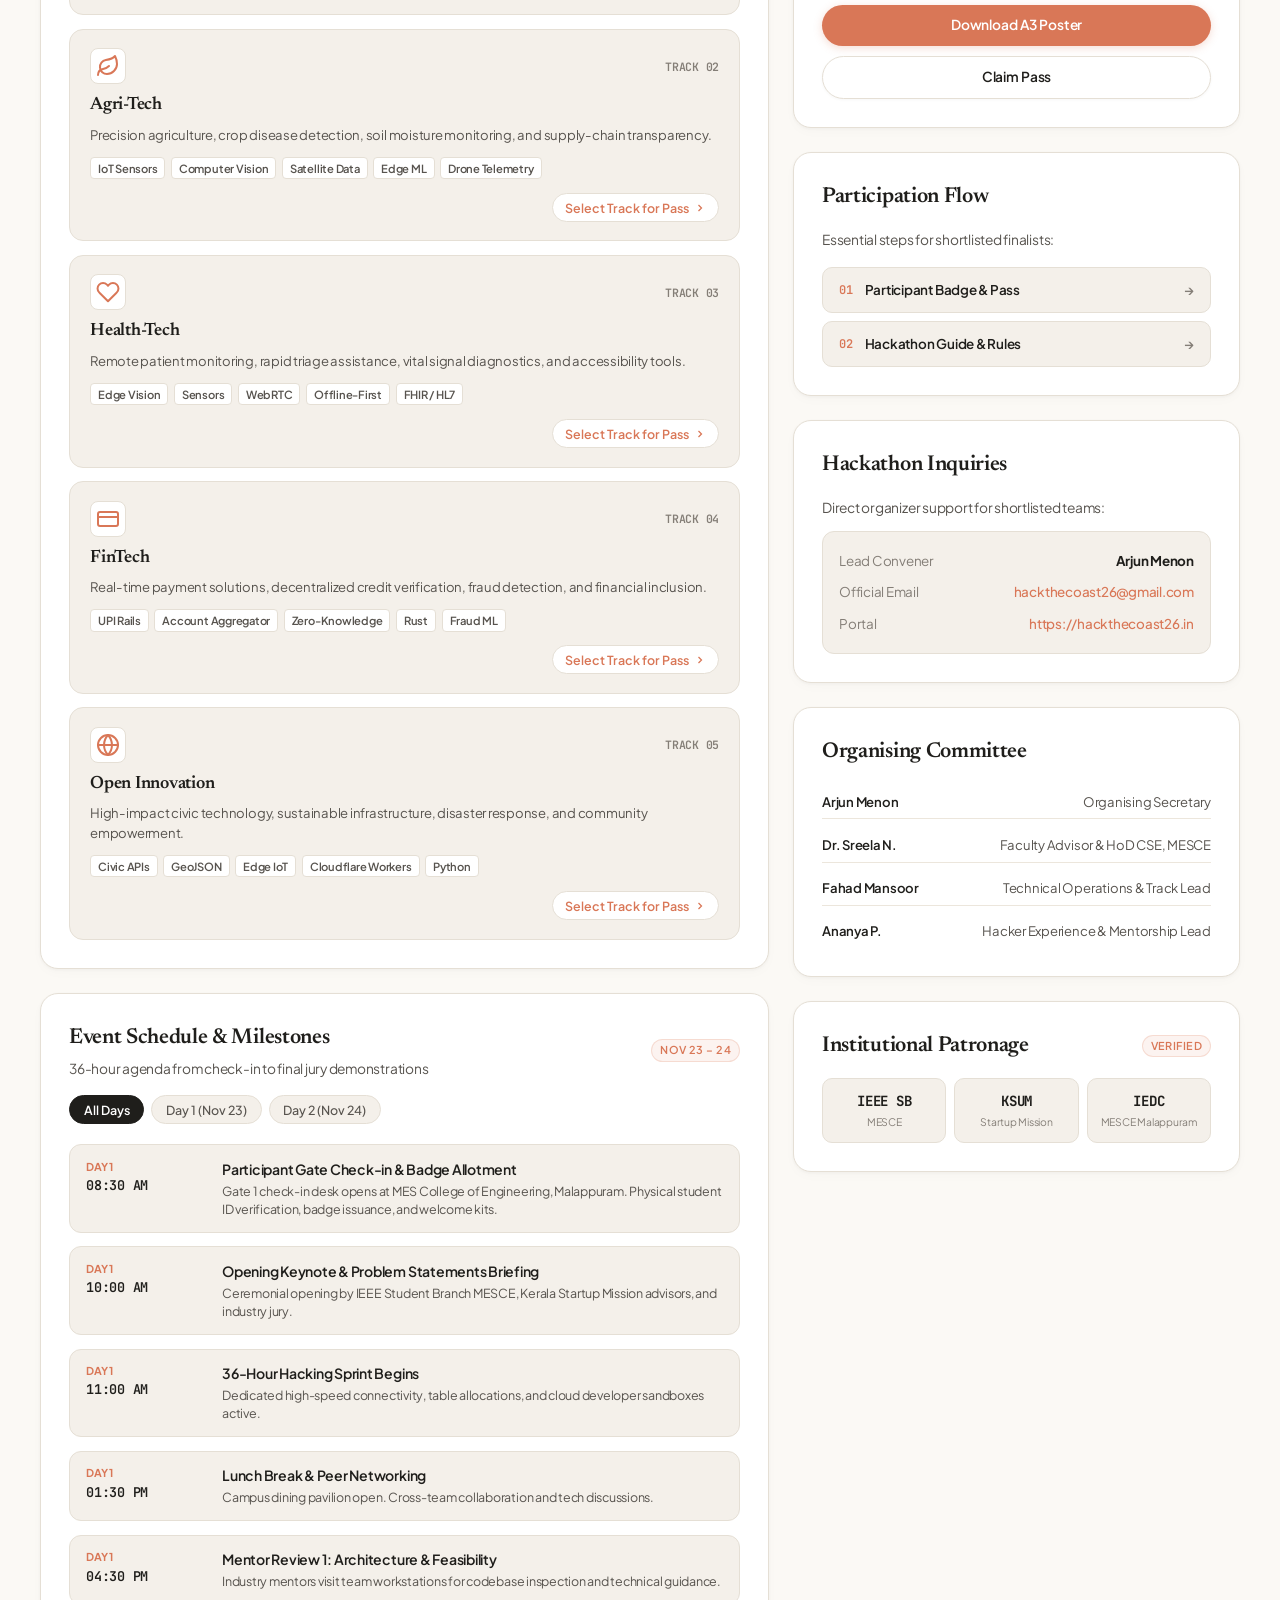
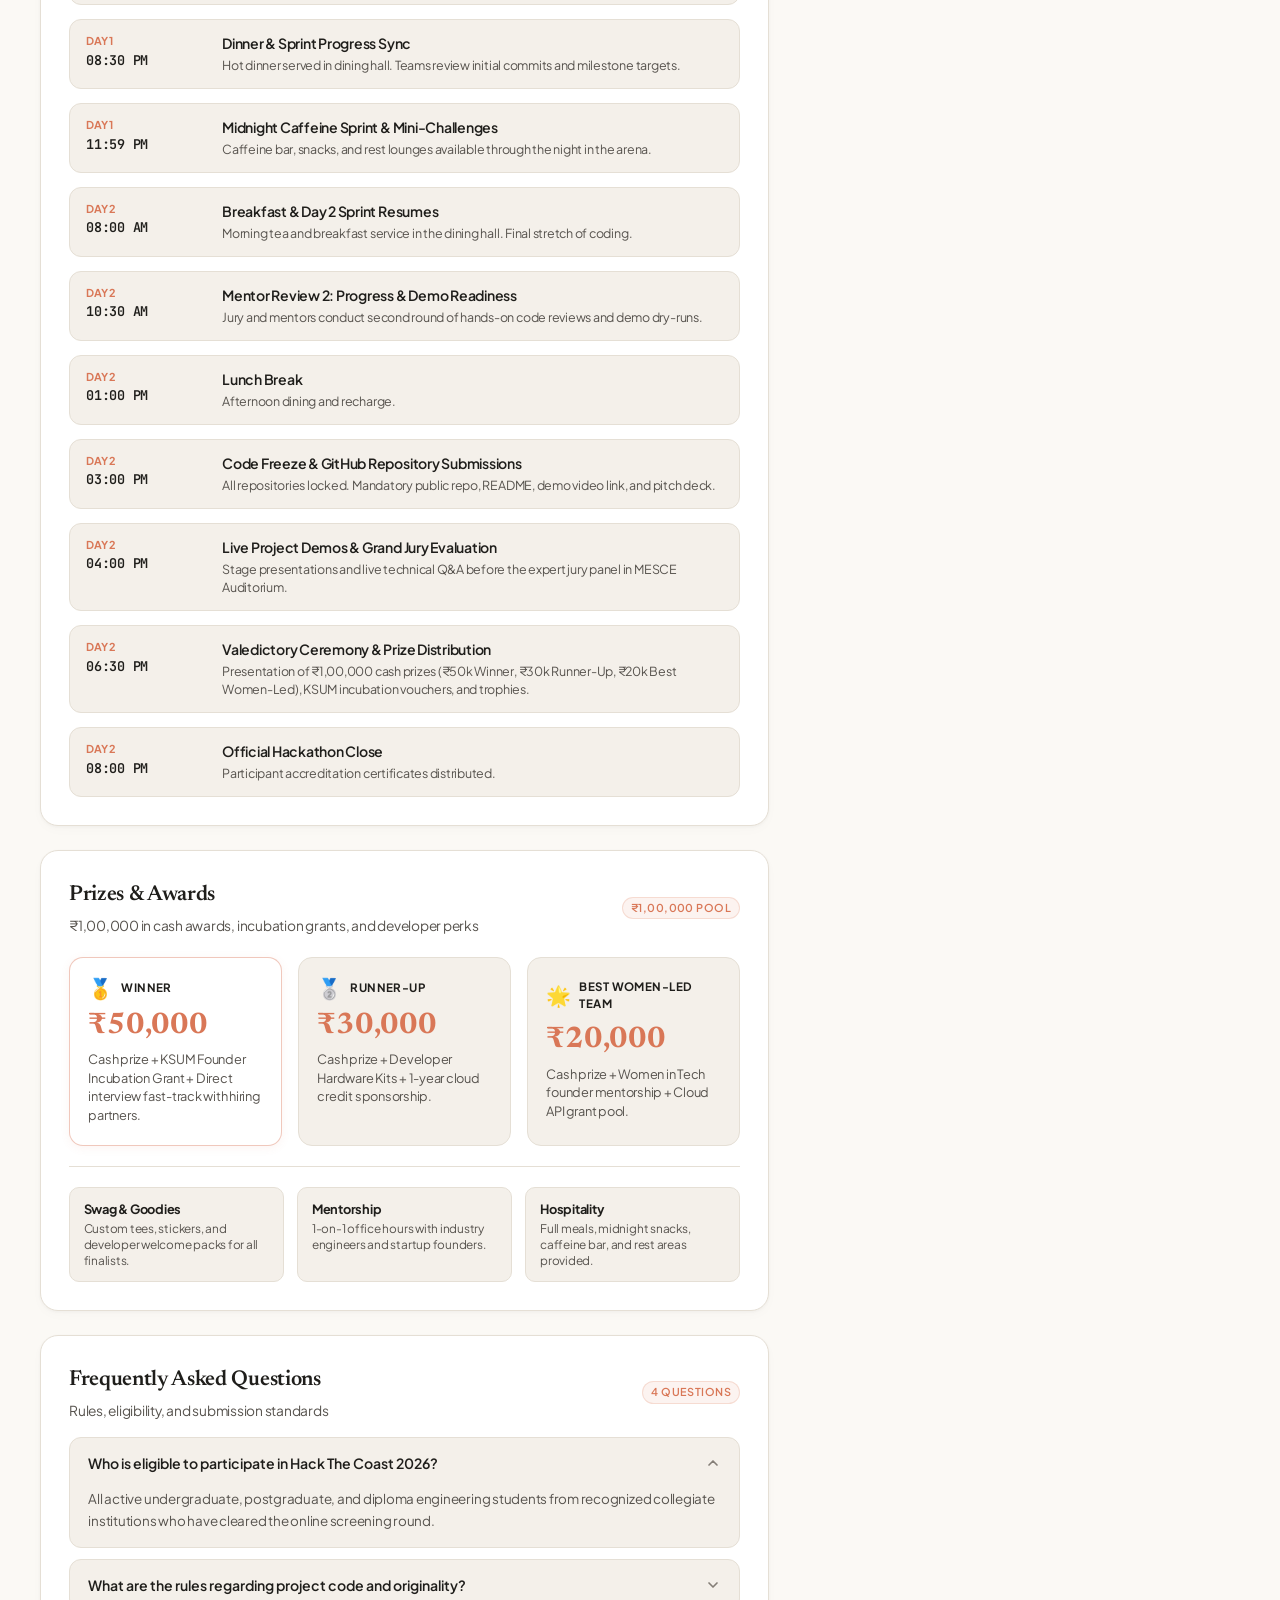
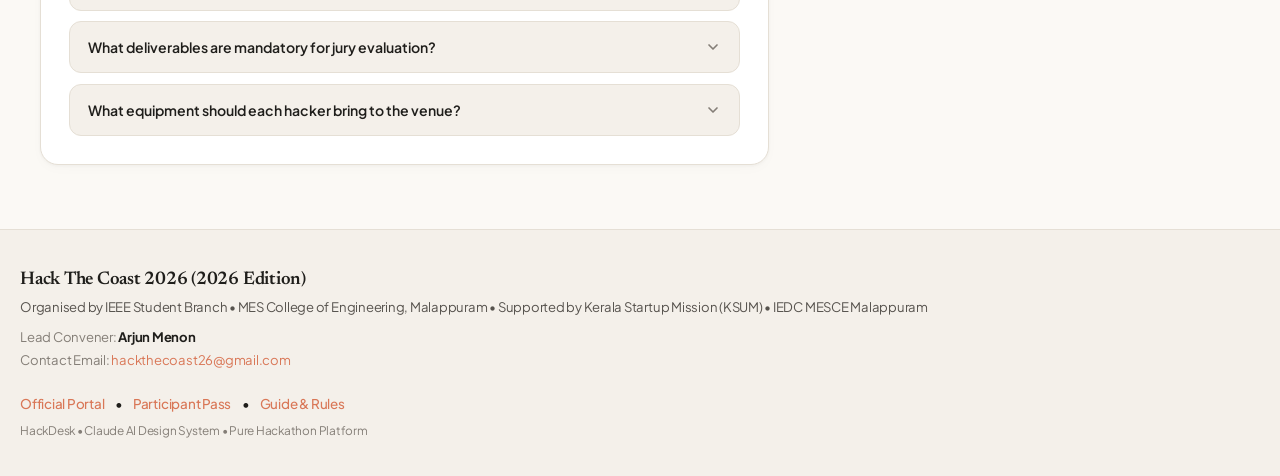
==== commit dca686c9: "feat: update to Hack The Coast 2026 (Nov 23-24, Malappuram), clear default participant pass name, sy" ====
--- a/index.html
+++ b/index.html
@@ -12,7 +12,7 @@
   <link rel="preconnect" href="https://fonts.gstatic.com" crossorigin>
   <link href="https://fonts.googleapis.com/css2?family=Newsreader:ital,opsz,wght@0,6..72,400;0,6..72,500;0,6..72,600;1,6..72,400&family=Plus+Jakarta+Sans:wght@400;500;600;700&family=JetBrains+Mono:wght@400;500;600&display=swap" rel="stylesheet">
 
-  <link rel="stylesheet" href="style.css?v=4.2">
+  <link rel="stylesheet" href="style.css?v=4.3">
   <link rel="icon" href="data:image/svg+xml,<svg xmlns=%22http://www.w3.org/2000/svg%22 viewBox=%220 0 100 100%22><rect width=%22100%22 height=%22100%22 rx=%2222%22 fill=%22%23d97757%22/><text x=%2250%22 y=%2266%22 fill=%22%23ffffff%22 font-family=%22serif%22 font-weight=%22600%22 font-size=%2252%22 text-anchor=%22middle%22>H</text></svg>">
 </head>
 <body>
@@ -57,9 +57,9 @@
   <!-- Secondary Navigation: Claude Editorial Sub-Bar -->
   <nav class="sub-nav" role="navigation" aria-label="Screens Navigation">
     <div class="sub-nav-inner" id="nav-tabs-container">
-      <a href="#/e/hackmalabar-2026" class="sub-link active" data-screen="public">Overview</a>
-      <a href="#/e/hackmalabar-2026/pass" class="sub-link" data-screen="pass">Participant Pass</a>
-      <a href="#/e/hackmalabar-2026/brief" class="sub-link" data-screen="brief">Hackathon Guide</a>
+      <a href="#/e/hack-the-coast-2026" class="sub-link active" data-screen="public">Overview</a>
+      <a href="#/e/hack-the-coast-2026/pass" class="sub-link" data-screen="pass">Participant Pass</a>
+      <a href="#/e/hack-the-coast-2026/brief" class="sub-link" data-screen="brief">Hackathon Guide</a>
     </div>
   </nav>
 
@@ -77,6 +77,6 @@
     </div>
   </footer>
 
-  <script src="app.js?v=4.2"></script>
+  <script src="app.js?v=4.3"></script>
 </body>
 </html>
